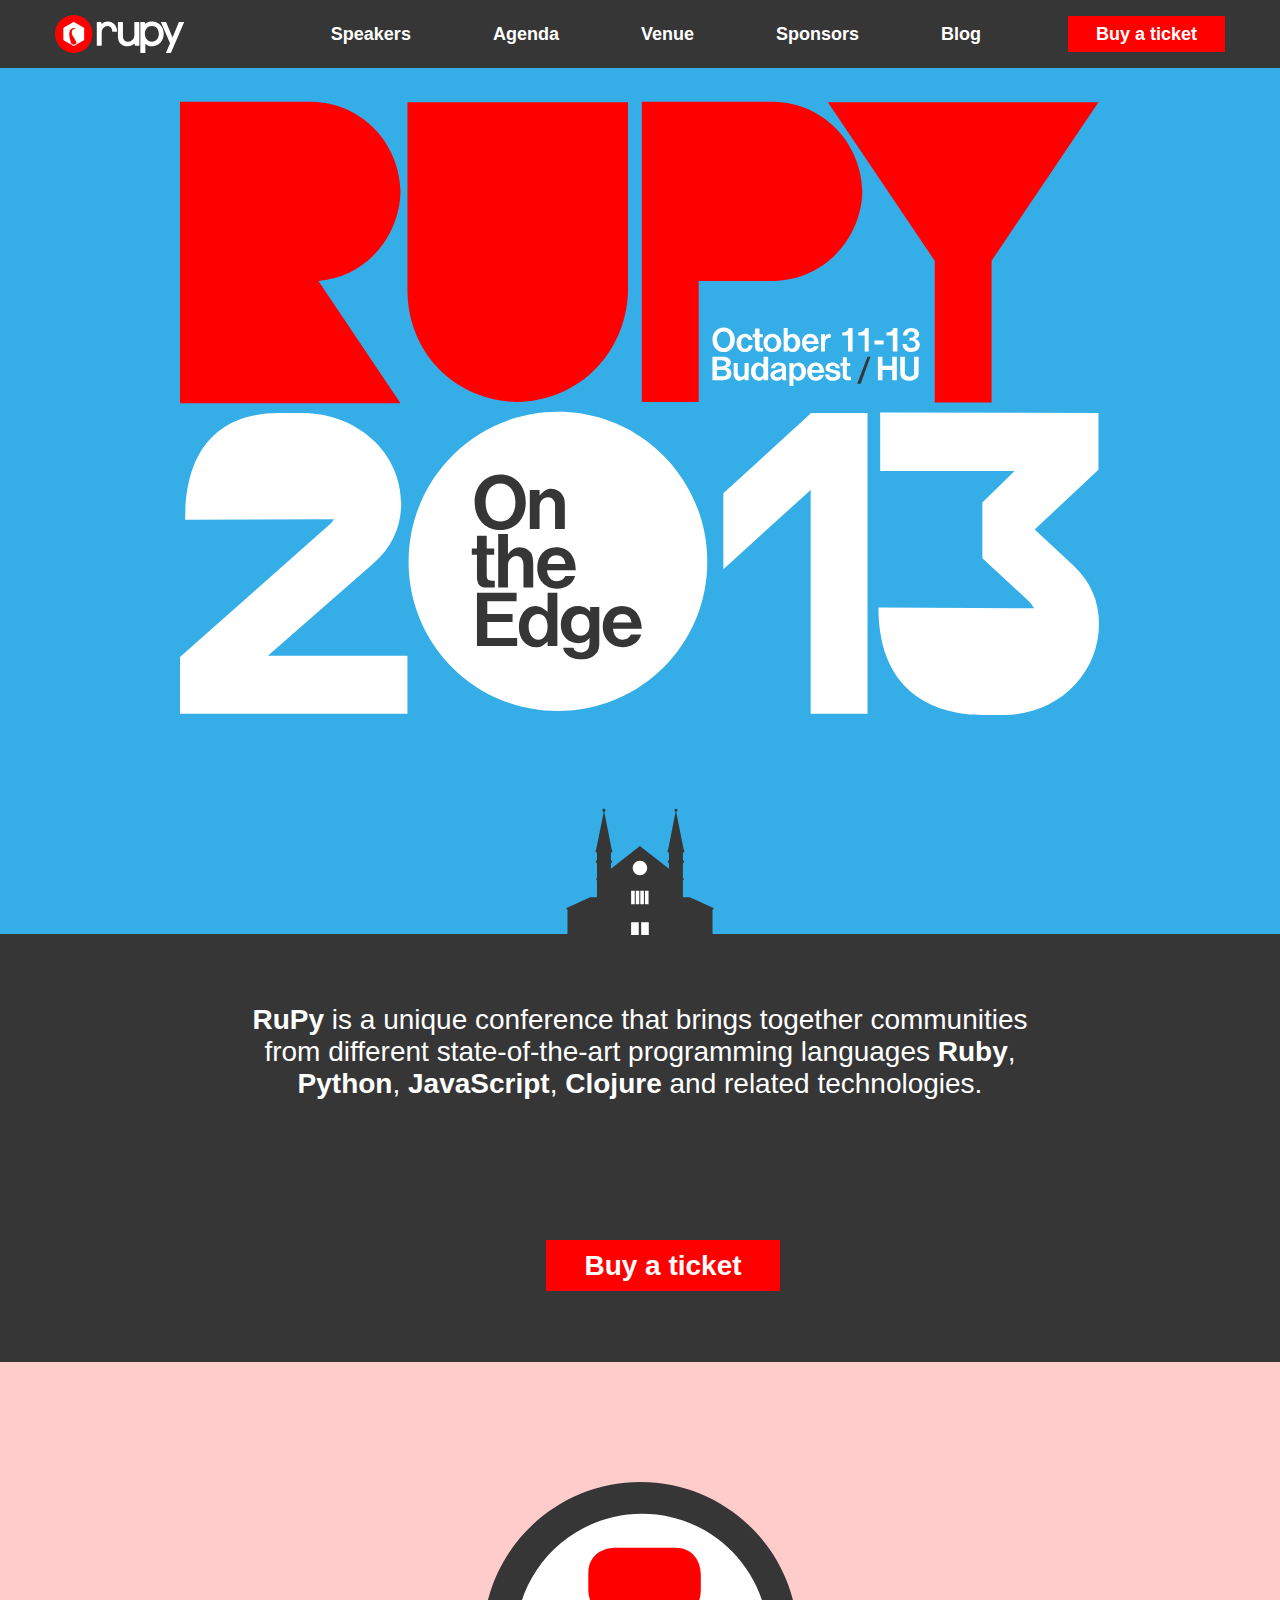
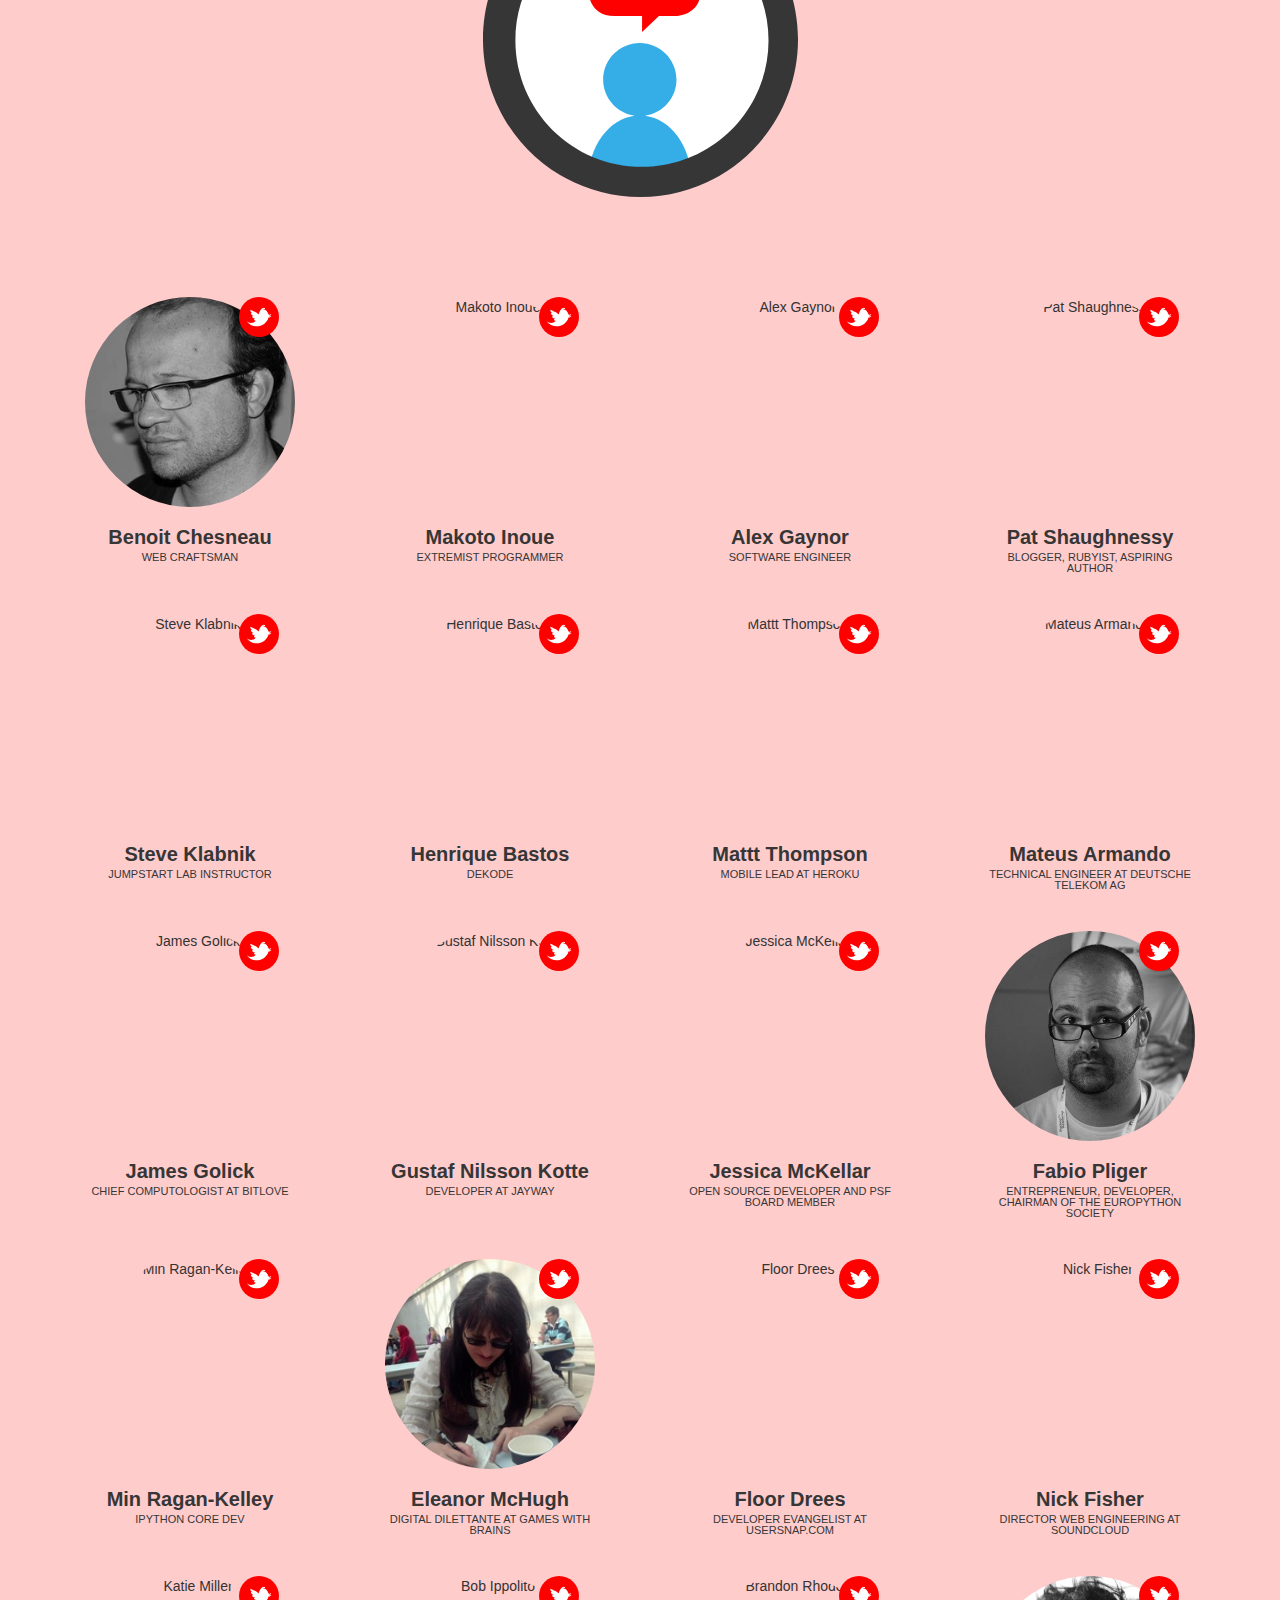
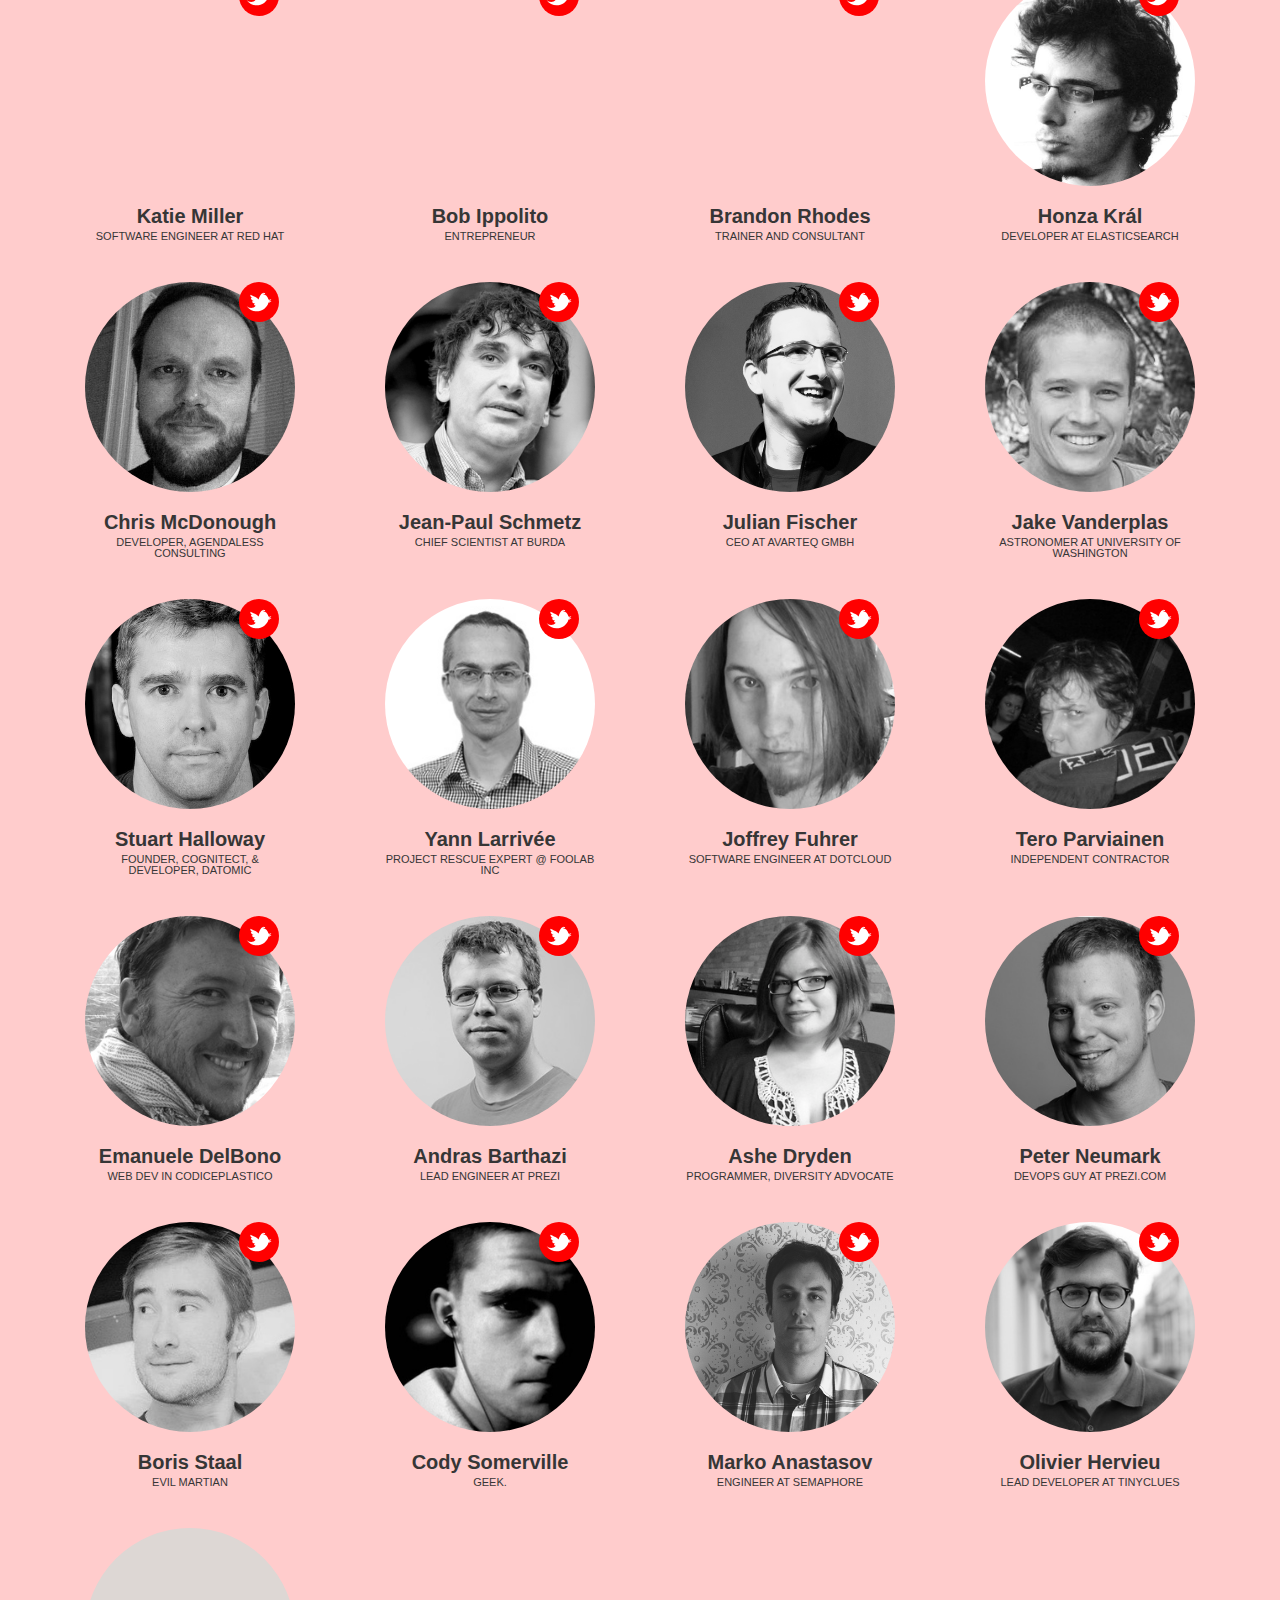
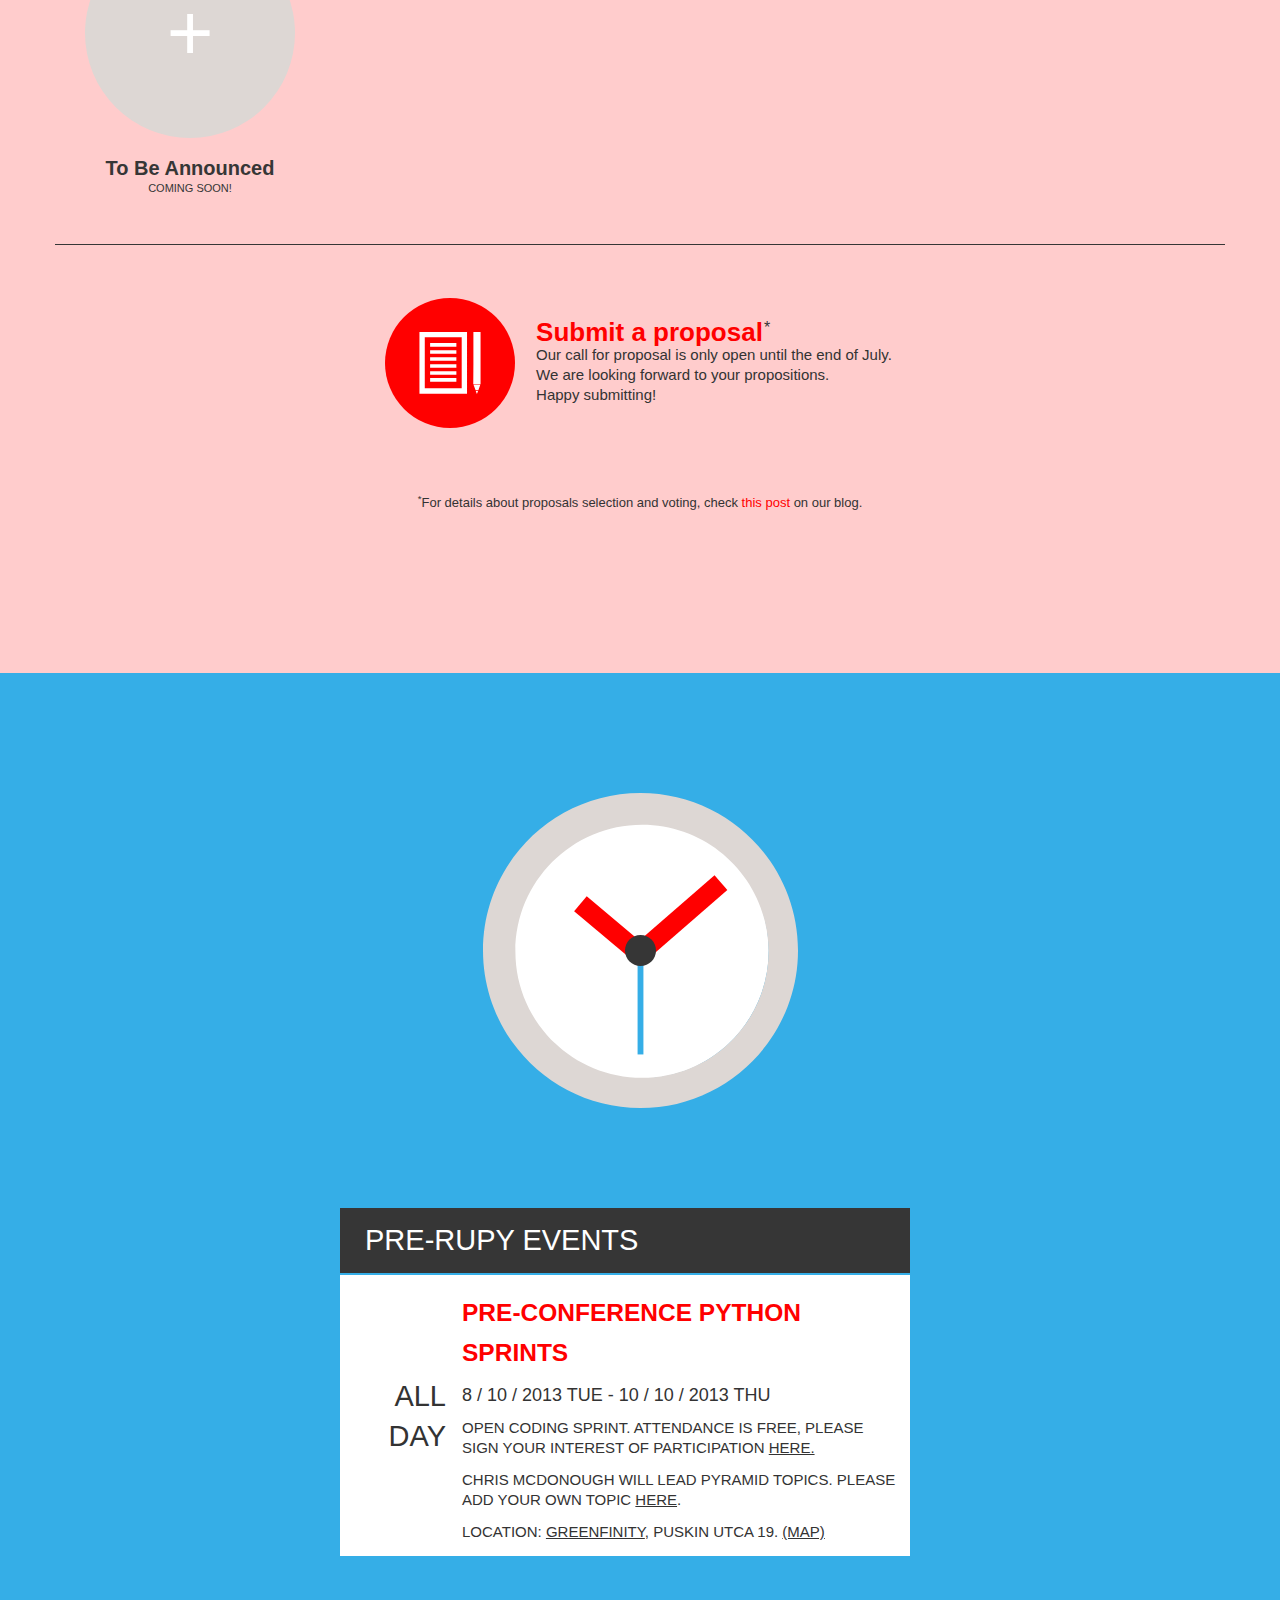
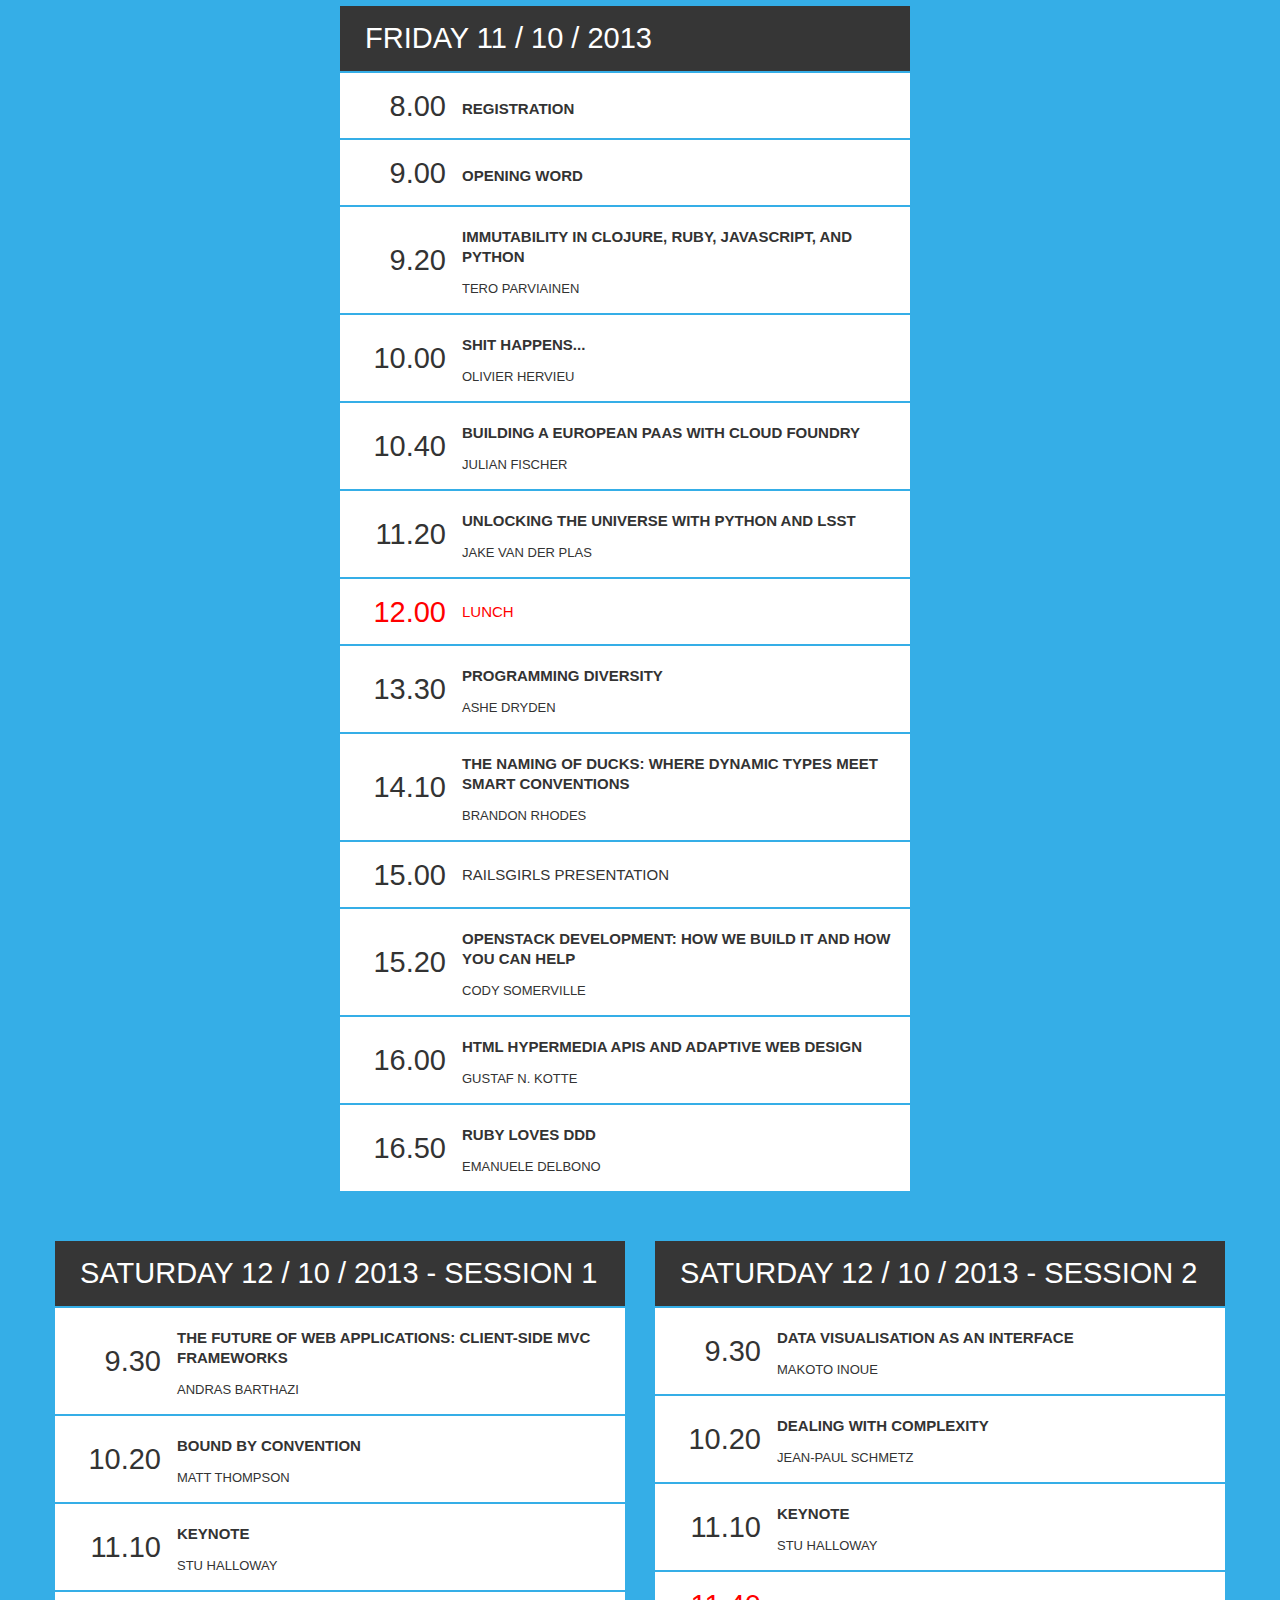
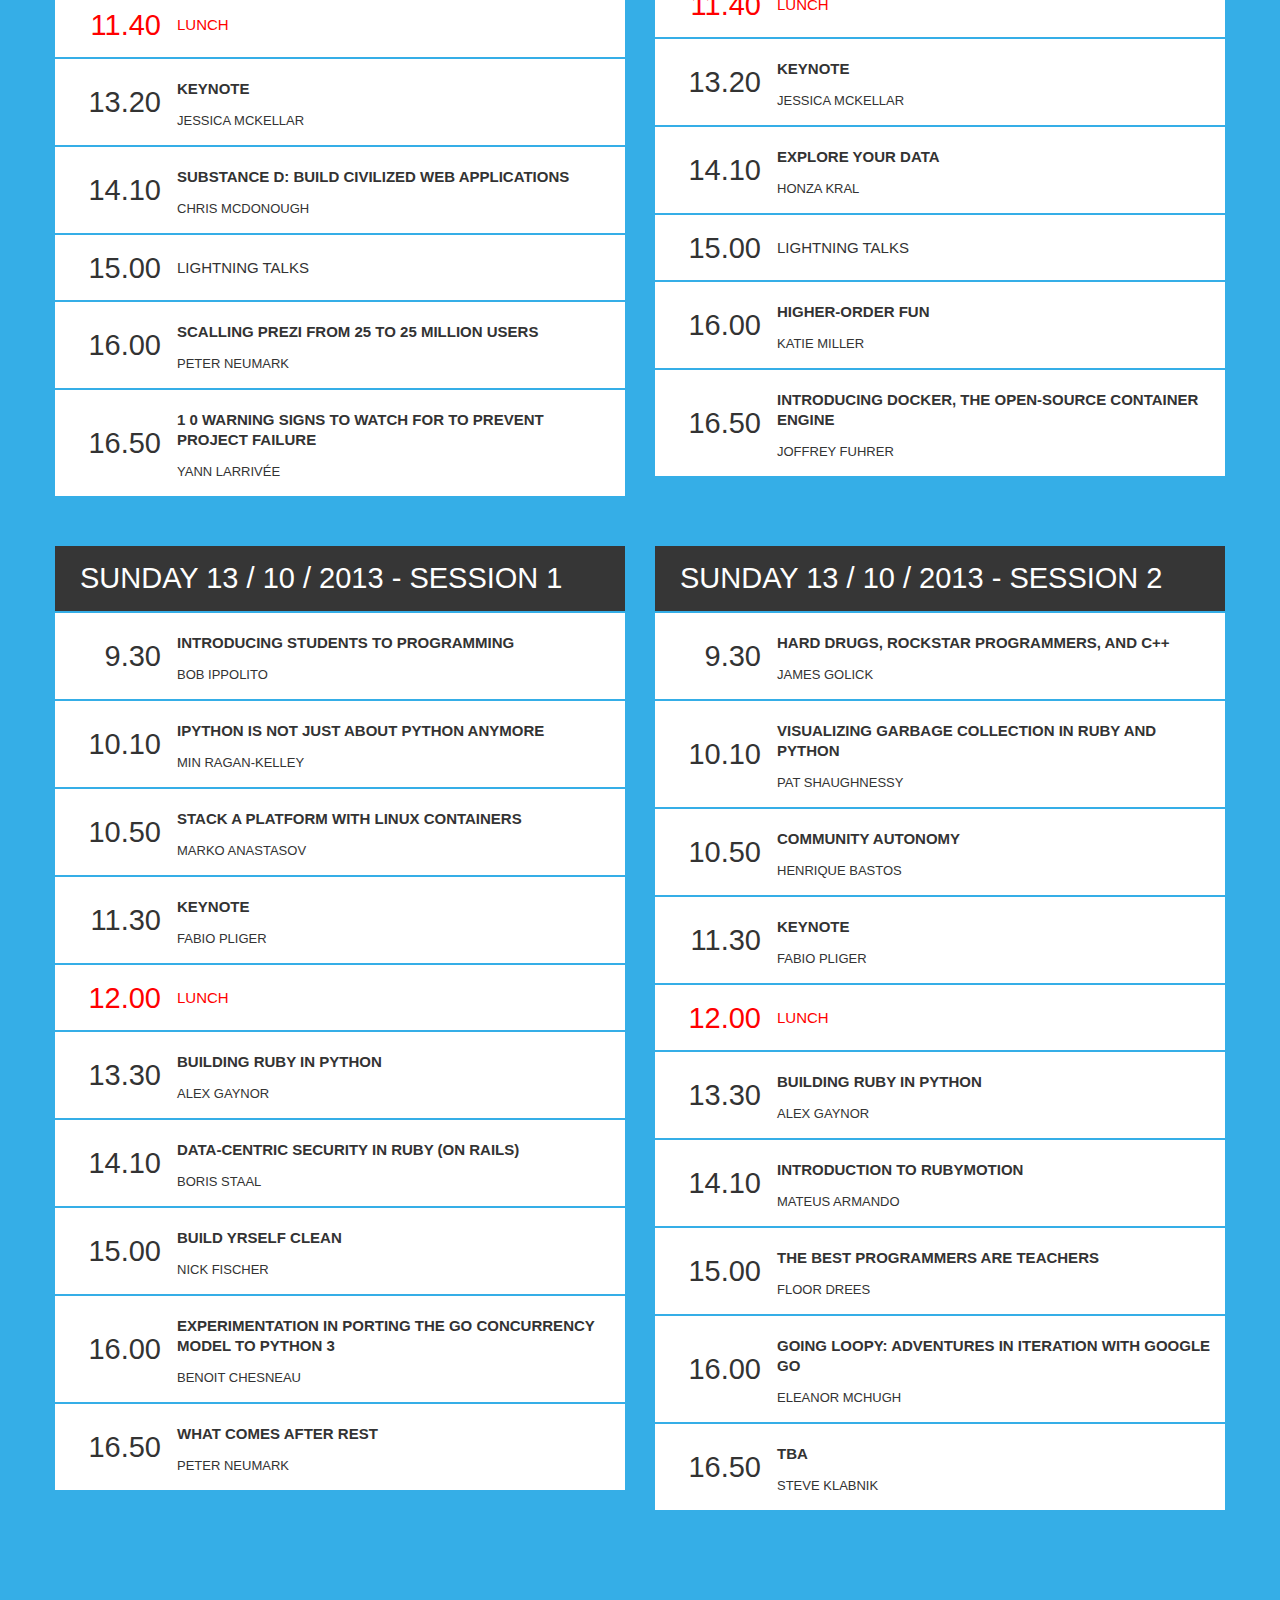
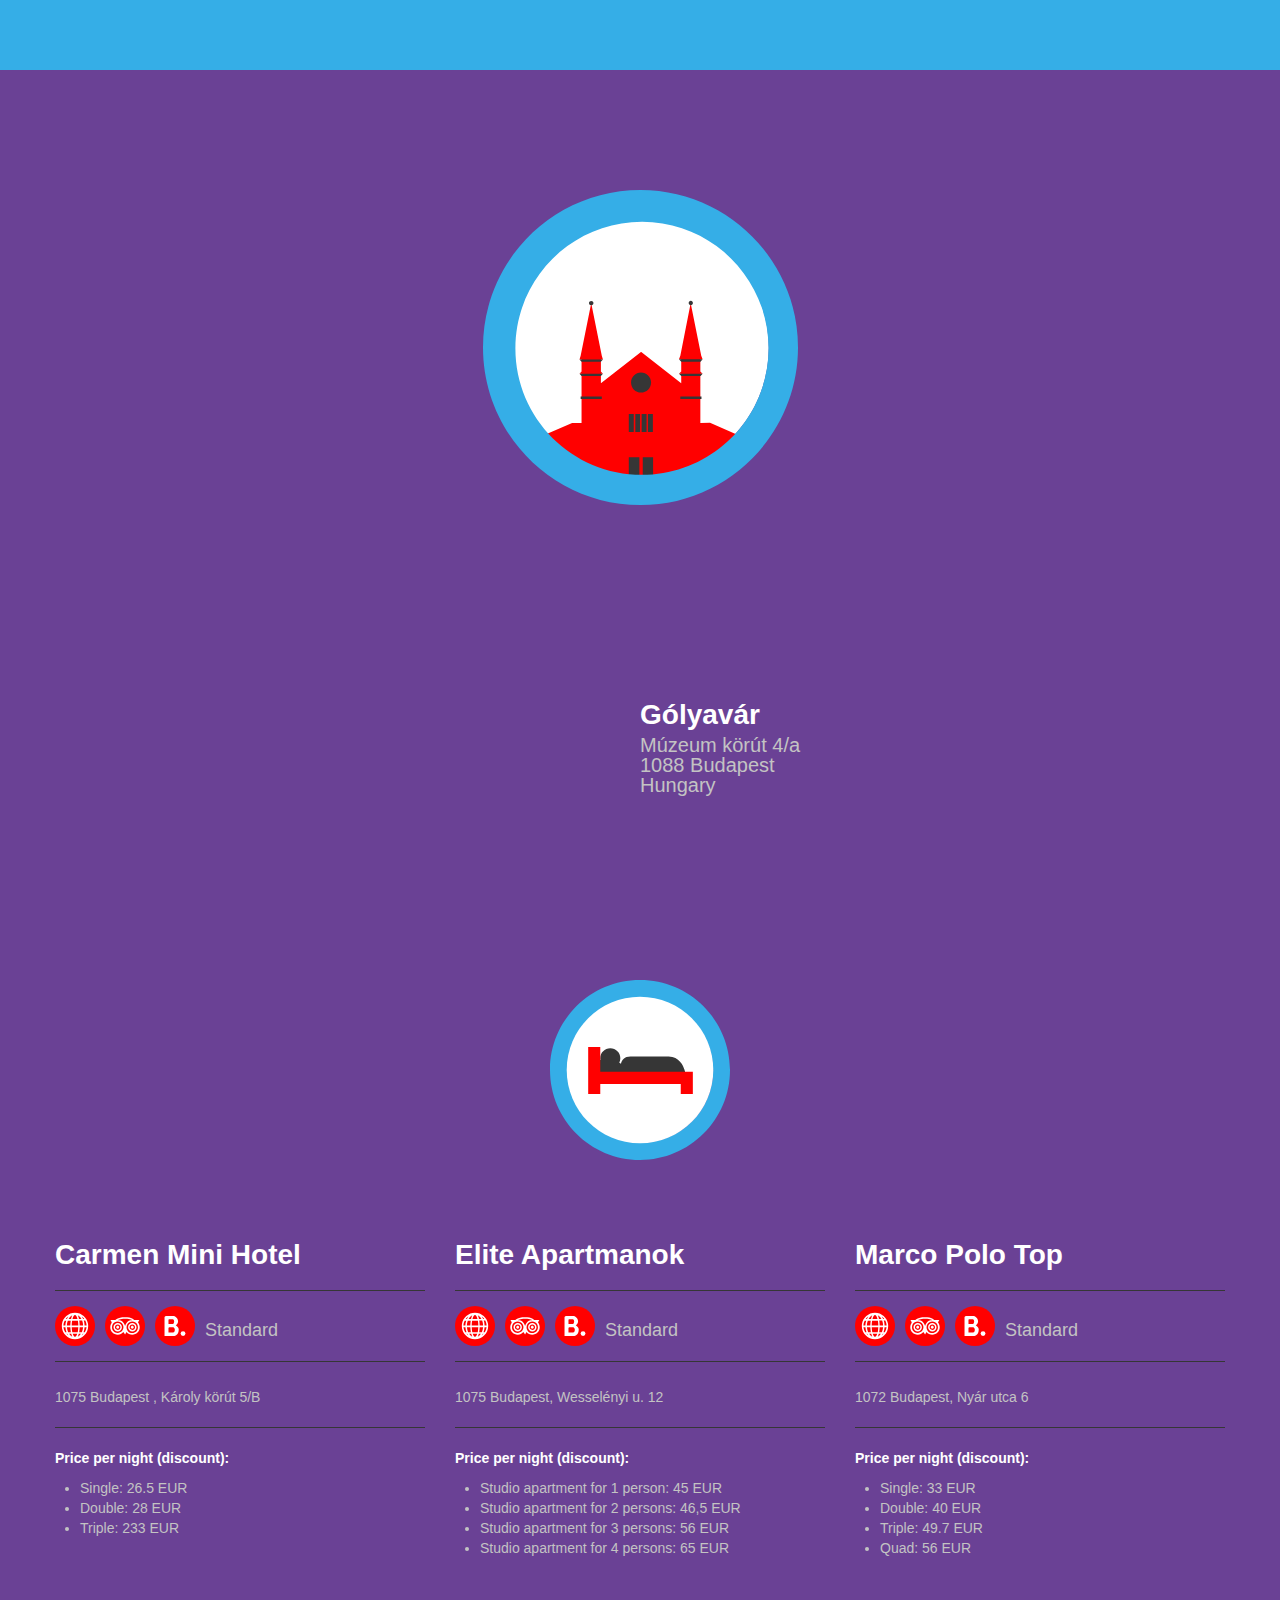
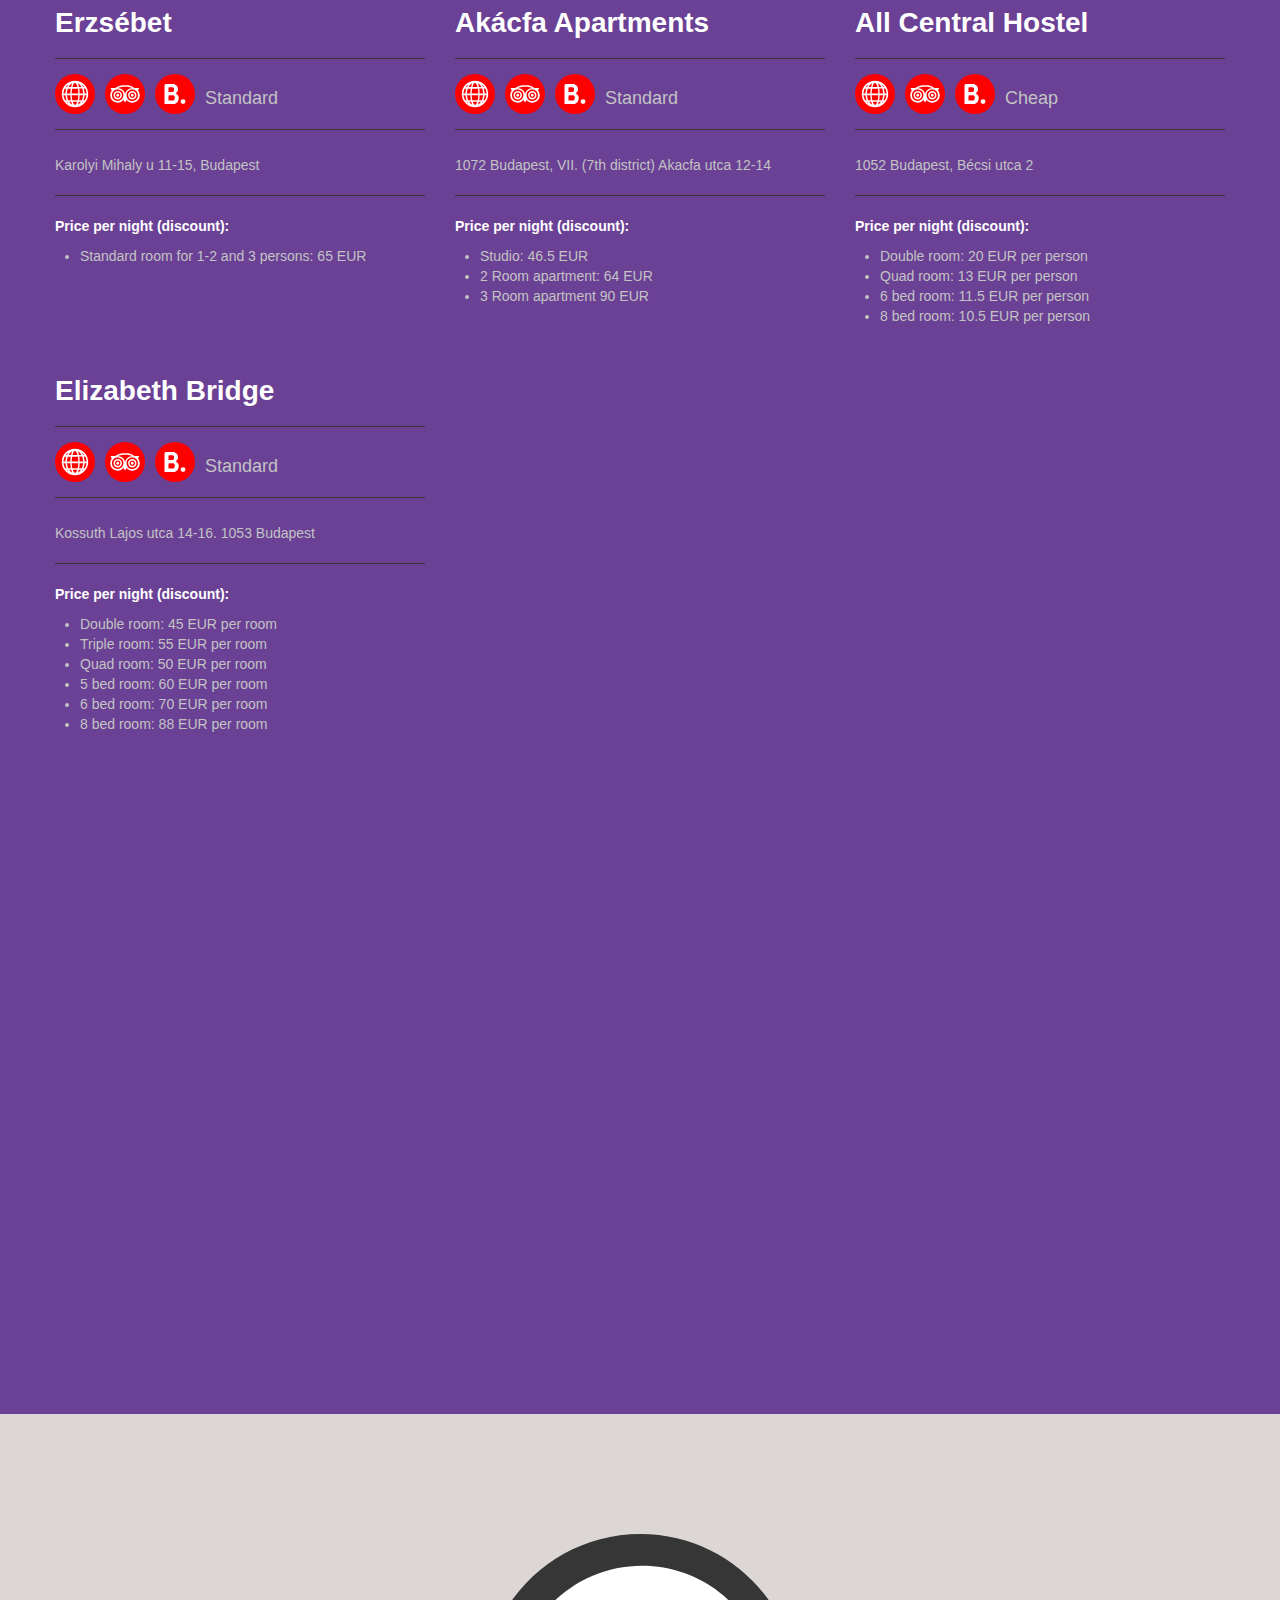
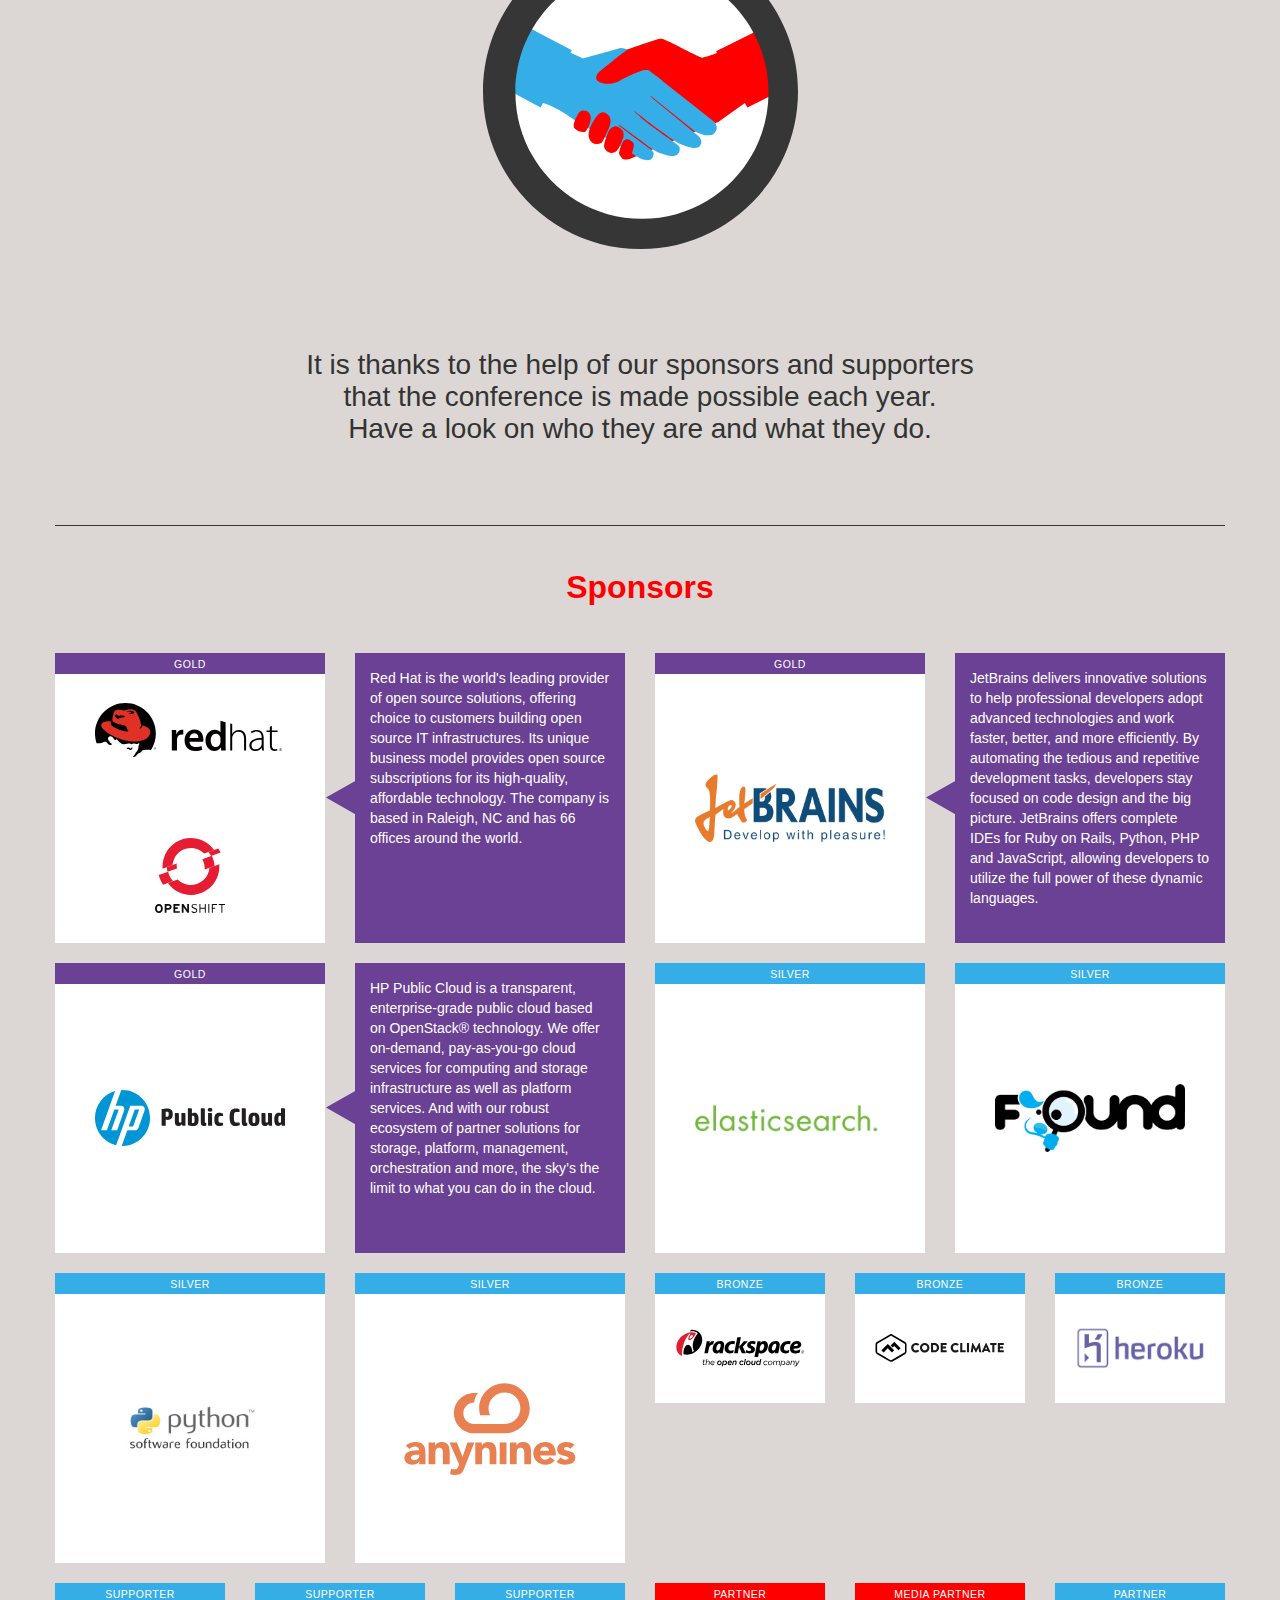
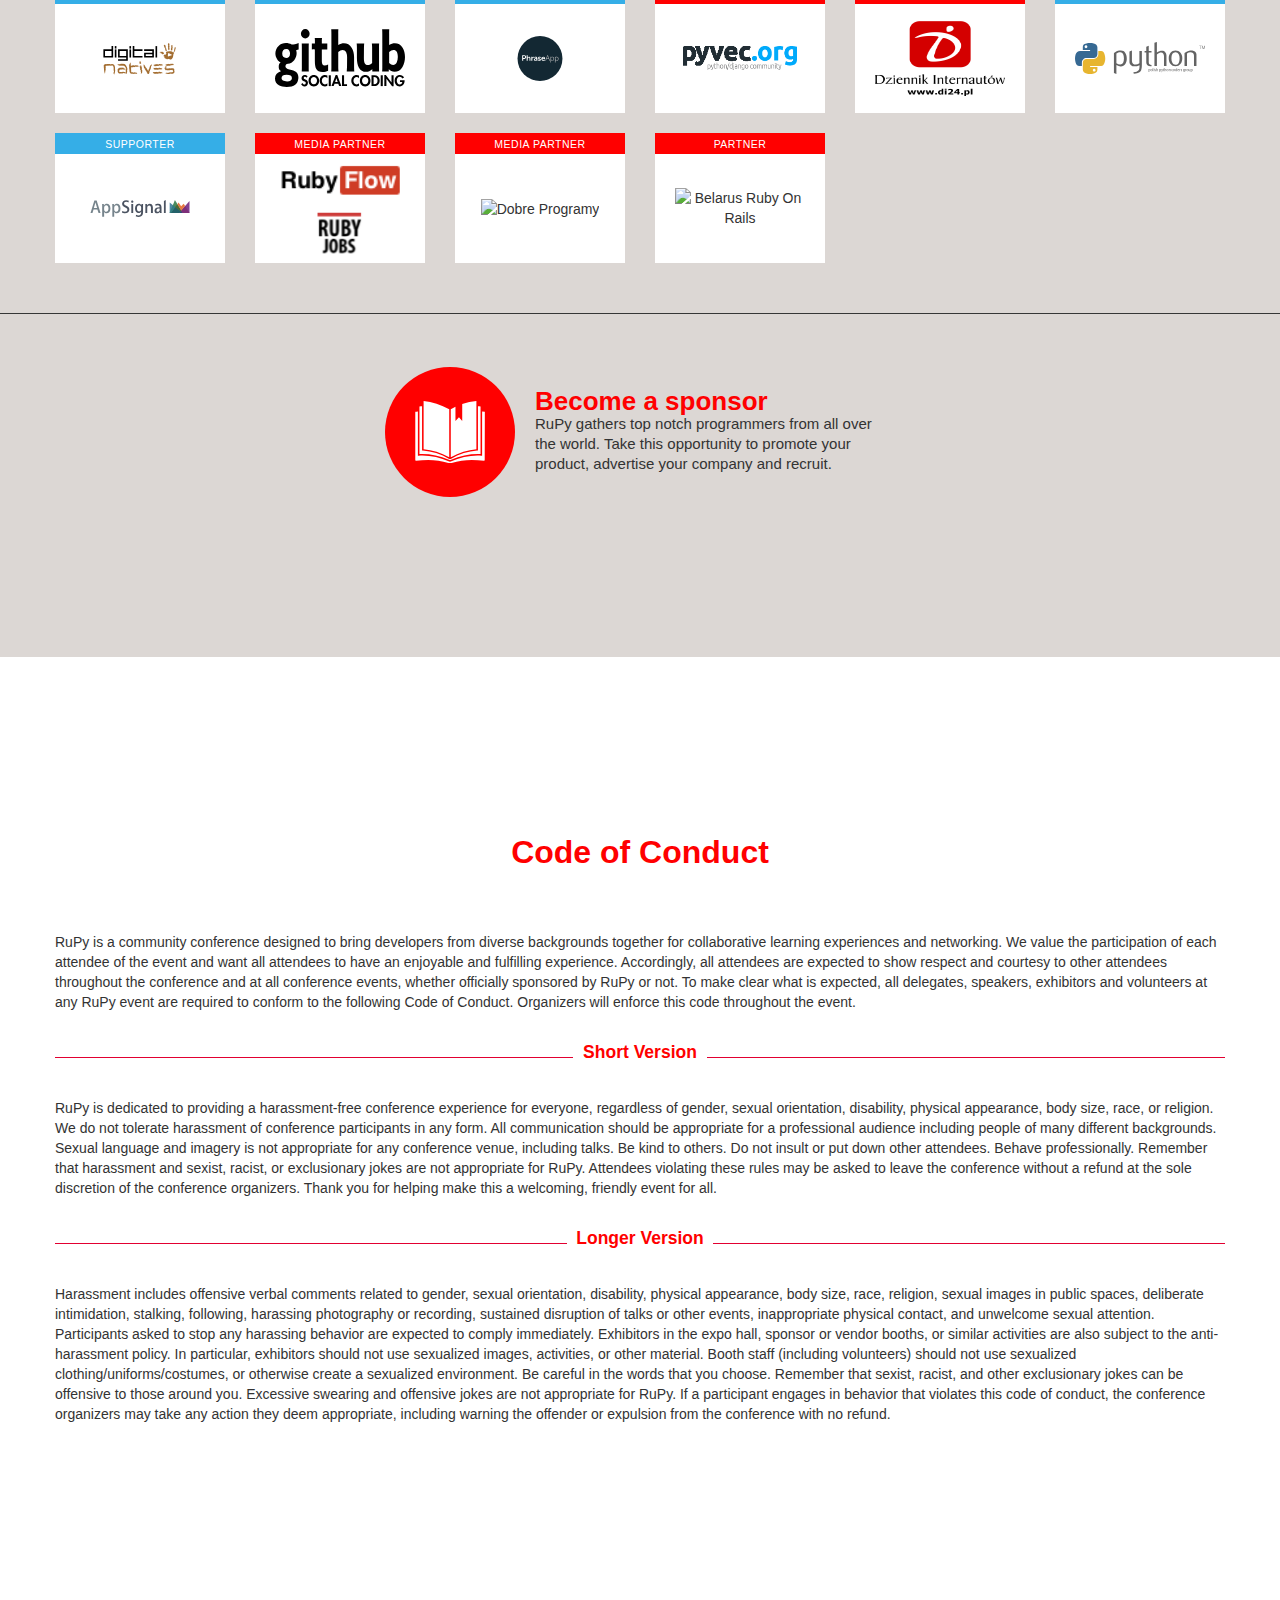
==== index.html @ cef88c25 "Merge 77957bee03af5cc2053c8e78428cb5ccf793db0b into 4c91453d84c8f68d4b3218a84e1fa86c0ec3f4e0" ====
<!DOCTYPE html>
<html lang="en">
  <head>
    <title>RuPy 2013 Conference: Python, Ruby, JavaScript, Clojure</title>

    <meta charset="utf-8">
    <!-- <meta name="viewport" content="width=device-width, initial-scale=1.0"> -->
    <meta name="description" content="RuPy 2013 | Strongly Dynamic Conference. On the Edge.">
    <meta name="author" content="RuPyConf">

    <link rel="stylesheet" href="stylesheets/bootstrap.min.css">
    <link rel="stylesheet" href="stylesheets/bootstrap-desktop-only.min.css">
    <link rel="stylesheet" href="stylesheets/main.css">

    <script src="https://use.typekit.net/ney1bjw.js"></script>
    <script>try{Typekit.load();}catch(e){}</script>

    <meta property="og:title" content="RuPy 2013 Conference: Python, Ruby, JavaScript, Clojure">
    <meta property="og:description" content="RuPy is unique conference that brings together communities from different state-of-the-art programming languages Ruby, Python, JavaScript, Clojure and related technologies.">
    <meta property="og:type" content="website">
    <meta property="og:url" content="http://13.rupy.eu">
    <meta property="og:image" content="http://13.rupy.eu/images/opengraph/opengraph-website.png">
    <meta property="og:image:type" content="image/png">
    <meta property="og:image:width" content="500">
    <meta property="og:image:height" content="500">

    <link rel="apple-touch-icon-precomposed" sizes="144x144" href="apple-touch-icon-144-precomposed.png">
    <link rel="apple-touch-icon-precomposed" sizes="114x114" href="apple-touch-icon-114-precomposed.png">
    <link rel="apple-touch-icon-precomposed" sizes="72x72" href="apple-touch-icon-72-precomposed.png">
    <link rel="apple-touch-icon-precomposed" href="apple-touch-icon-57-precomposed.png">
    <link rel="shortcut icon" href="favicon.ico">

    <meta name="application-name" content="RuPy 2013 Conference"/>
    <meta name="msapplication-TileImage" content="pinned-site-icon.png">
    <meta name="msapplication-TileColor" content="#FF0000">
  </head>

  <body data-spy="scroll" data-target=".navbar" data-offset="68">

    <header>
      <div class="navbar navbar-fixed-top">
        <div class="navbar-inner">
          <div class="container">
            <button type="button" class="btn btn-navbar" data-toggle="collapse" data-target=".nav-collapse">
              <span class="icon-bar"></span>
              <span class="icon-bar"></span>
              <span class="icon-bar"></span>
            </button>
            <a href="#welcome" class="brand">RuPy</a>
            <nav class="nav-collapse collapse">
              <ul class="nav pull-right">
                <li><a href="#speakers">Speakers</a></li>
                <li><a href="#agenda" class="smoothScroll">Agenda</a></li>
                <li><a href="#venue">Venue</a></li>
                <li><a href="#sponsors">Sponsors</a></li>
                <li><a href="http://blog.rupy.eu">Blog</a></li>
                <li class="highline"><a href="http://www.amiando.com/rupy13.html" class="button">Buy a ticket</a></li>
              </ul>
            </nav>
          </div>
        </div>
      </div>
    </header>

    <div id="agenda_modal" class="modal hide fade" tabindex="-1" role="dialog" aria-labelledby="myModalLabel" aria-hidden="true">
      <div class="modal-body">
        <p>Desc goes here. <br> <br> And here.</p>
      </div>
    </div>

    <section id="welcome" class="hero-unit">
      <div class="container">
        <h2>RuPy 2013 &mdash; On the Edge &mdash; October 11&ndash;13, Budapest, Hungary</h2>
      </div>

      <div class="description">
        <div class="container">
          <p class="section-text block-lines text-center">
            <span><strong>RuPy</strong> is a unique conference that brings together communities</span>
            <span>from different state-of-the-art programming languages <strong>Ruby</strong>,</span>
            <span><strong>Python</strong>, <strong>JavaScript</strong>, <strong>Clojure</strong> and related technologies.</span>
          </p>
          <p class="section-text block-lines highline text-center">
          <a href="http://www.amiando.com/rupy13.html" class="button"><strong>Buy a ticket</strong></a>
          </p>
        </div>
      </div>
    </section>

    <section id="speakers">
      <div class="container">
        <h2 class="icon-heading speakers">Speakers</h2>

        <div class="row">
          <div class="person span3">
            <div class="cell-padding">
              <div class="person-info">
                <a href="https://twitter.com/benoitc" class="icon twitter">@benoitc</a>
                <a href="#benoit-chesneau" data-toggle="modal">
                  <span><img src="images/speakers/benoit-chesneau.jpg" alt="Benoit Chesneau" class="img-circle"></span>
                </a>
              </div>
              <h3>
                <a href="#benoit-chesneau" data-toggle="modal">Benoit Chesneau</a>
              </h3>
              <div class="tagline">web craftsman</div>
            </div>
          </div>

          <div class="person span3">
            <div class="cell-padding">
              <div class="person-info">
                 <a href="https://twitter.com/makoto_inoue" class="icon twitter">@makoto_inoue</a>
                 <a href="#makoto-inoue" data-toggle="modal">
                   <span><img src="images/speakers/makoto-inoue.jpg" alt="Makoto Inoue" class="img-circle"></span>
                 </a>
              </div>
              <h3>
                <a href="#makoto-inoue" data-toggle="modal">Makoto Inoue</a>
              </h3>
              <div class="tagline">Extremist Programmer</div>
            </div>
          </div>

          <div class="person span3">
            <div class="cell-padding">
              <div class="person-info">
                <a href="https://twitter.com/alex_gaynor" class="icon twitter">@alex_gaynor</a>
                <a href="#alex-gaynor" data-toggle="modal">
                  <span><img src="images/speakers/alex-gaynor.jpg" alt="Alex Gaynor" class="img-circle"></span>
                </a>
              </div>
              <h3>
                <a href="#alex-gaynor" data-toggle="modal">Alex Gaynor</a>
              </h3>
              <div class="tagline">Software Engineer</div>
            </div>
          </div>

          <div class="person span3">
            <div class="cell-padding">
              <div class="person-info">
                <a href="https://twitter.com/pat_shaughnessy" class="icon twitter">@pat_shaughnessy</a>
                <a href="#pat-shaughnessy" data-toggle="modal">
                  <span><img src="images/speakers/pat-shaughnessy.jpg" alt="Pat Shaughnessy" class="img-circle"></span>
                </a>
              </div>
              <h3>
                <a href="#pat-shaughnessy" data-toggle="modal">Pat Shaughnessy</a>
              </h3>
              <div class="tagline">Blogger, Rubyist, Aspiring Author</div>
            </div>
          </div>

        </div>
        <div class="row">
          <div class="person span3">
            <div class="cell-padding">

              <div class="person-info">
                <a href="https://twitter.com/steveklabnik" class="icon twitter">@steveklabnik</a>
                <a href="#steve-klabnik" data-toggle="modal">
                  <span><img src="images/speakers/steve-klabnik.jpg" alt="Steve Klabnik" class="img-circle"></span>
                </a>
              </div>
              <h3>
                <a href="#steve-klabnik" data-toggle="modal">Steve Klabnik</a>
              </h3>
              <div class="tagline">Jumpstart Lab Instructor</div>
            </div>
          </div>

          <div class="person span3">
            <div class="cell-padding">
              <div class="person-info">
                <a href="https://twitter.com/henriquebastos" class="icon twitter">@henriquebastos</a>
                <a href="#henrique-bastos" data-toggle="modal">
                  <span><img src="images/speakers/henrique-bastos.jpg" alt="Henrique Bastos" class="img-circle"></span>
                </a>
              </div>
              <h3>
                <a href="#henrique-bastos" data-toggle="modal">Henrique Bastos</a>
              </h3>
              <div class="tagline">Dekode</div>
            </div>
          </div>

          <div class="person span3">
            <div class="cell-padding">
              <div class="person-info">
                <a href="https://twitter.com/mattt" class="icon twitter">@mattt</a>
                <a href="#mattt-thompson" data-toggle="modal">
                  <span><img src="images/speakers/mattt-thompson.jpg" class="img-circle" alt="Mattt Thompson"></span>
                </a>
              </div>
              <h3>
                <a href="#mattt-thompson" data-toggle="modal">Mattt Thompson</a>
              </h3>
              <div class="tagline">Mobile Lead at Heroku</div>
            </div>
          </div>

          <div class="person span3">
            <div class="cell-padding">
              <div class="person-info">
                <a href="https://twitter.com/seanlilmateus" class="icon twitter">@seanlilmateus</a>
                <a href="#mateus-armando" data-toggle="modal">
                  <span><img src="images/speakers/mateus-armando.jpg" alt="Mateus Armando" class="img-circle"></span>
                </a>
              </div>
              <h3>
                <a href="#mateus-armando" data-toggle="modal">Mateus Armando</a>
              </h3>
              <div class="tagline">Technical Engineer at Deutsche Telekom AG</div>
            </div>
          </div>

        </div>

        <div class="row">

          <div class="person span3">
            <div class="cell-padding">
              <div class="person-info">
                <a href="https://twitter.com/jamesgolick" class="icon twitter">@jamesgolick</a>
                <a href="#james-golick" data-toggle="modal">
                  <span><img src="images/speakers/james-golick.jpg" alt="James Golick" class="img-circle"></span>
                </a>
              </div>
              <h3>
                <a href="#james-golick" data-toggle="modal">James Golick</a>
              </h3>
              <div class="tagline">Chief Computologist at BitLove</div>
            </div>
          </div>

          <div class="person span3">
            <div class="cell-padding">
              <div class="person-info">
                <a href="https://twitter.com/gustaf_nk" class="icon twitter">@gustaf_nk</a>
                <a href="#gustaf-nilsson-kotte" data-toggle="modal">
                  <span><img src="images/speakers/gustaf-nilsson-kotte.jpg" alt="Gustaf Nilsson Kotte" class="img-circle"></span>
                </a>
              </div>
              <h3>
                <a href="#gustaf-nilsson-kotte" data-toggle="modal">Gustaf Nilsson Kotte</a>
              </h3>
              <div class="tagline">Developer at Jayway</div>
            </div>
          </div>

          <div class="person span3">
            <div class="cell-padding">
              <div class="person-info">
                <a href="https://twitter.com/jessicamckellar" class="icon twitter">@jessicamckellar</a>
                <a href="#jessica-mckellar" data-toggle="modal">
                  <span><img src="images/speakers/jessica-mckellar.jpg" alt="Jessica McKellar" class="img-circle"></span>
                </a>
              </div>
              <h3>
                <a href="#jessica-mckellar" data-toggle="modal">Jessica McKellar</a>
              </h3>
              <div class="tagline">Open source developer and PSF Board member</div>
            </div>
          </div>

          <div class="person span3">
            <div class="cell-padding">
              <div class="person-info">
                <a href="https://twitter.com/b_smoke" class="icon twitter">@b_smoke</a>
                <a href="#fabio-pliger" data-toggle="modal">
                  <span><img src="images/speakers/fabio-pliger.jpg" alt="Fabio Pliger" class="img-circle"></span>
                </a>
              </div>
              <h3>
                <a href="#fabio-pliger" data-toggle="modal">Fabio Pliger</a>
              </h3>
              <div class="tagline">Entrepreneur, Developer, Chairman of the EuroPython Society</div>
            </div>
          </div>
        </div>

        <div class="row">

          <div class="person span3">
            <div class="cell-padding">
              <div class="person-info">
                <a href="https://twitter.com/minrk" class="icon twitter">@minrk</a>
                <a href="#min-ragan-kelley" data-toggle="modal">
                  <span><img src="images/speakers/min-ragan-kelley.jpg" alt="Min Ragan-Kelley" class="img-circle"></span>
                </a>
              </div>
              <h3>
                <a href="#min-ragan-kelley" data-toggle="modal">Min Ragan-Kelley</a>
              </h3>
              <div class="tagline">IPython Core Dev</div>
            </div>
          </div>

          <div class="person span3">
            <div class="cell-padding">
              <div class="person-info">
                <a href="https://twitter.com/feyeleanor" class="icon twitter">@feyeleanork</a>
                <a href="#eleanor-mchugh" data-toggle="modal">
                  <span><img src="images/speakers/eleanor-mchugh.jpg" alt="Eleanor McHugh" class="img-circle"></span>
                </a>
              </div>
              <h3>
                <a href="#eleanor-mchugh" data-toggle="modal">Eleanor McHugh</a>
              </h3>
              <div class="tagline">Digital Dilettante at Games With Brains</div>
            </div>
          </div>

          <div class="person span3">
            <div class="cell-padding">
              <div class="person-info">
                <a href="https://twitter.com/floordrees" class="icon twitter">@floordrees</a>
                <a href="#floor-drees" data-toggle="modal">
                  <span><img src="images/speakers/floor-drees.jpg" alt="Floor Drees" class="img-circle"></span>
                </a>
              </div>
              <h3>
                <a href="#floor-drees" data-toggle="modal">Floor Drees</a>
              </h3>
              <div class="tagline">Developer evangelist at usersnap.com</div>
            </div>
          </div>

          <div class="person span3">
            <div class="cell-padding">
              <div class="person-info">
                <a href="https://twitter.com/spadgos" class="icon twitter">@spadgos</a>
                <a href="#nick-fisher" data-toggle="modal">
                  <span><img src="images/speakers/nick-fisher.jpg" alt="Nick Fisher" class="img-circle"></span>
                </a>
              </div>
              <h3>
                <a href="#floor-drees" data-toggle="modal">Nick Fisher</a>
              </h3>
              <div class="tagline">Director Web Engineering at SoundCloud</div>
            </div>
          </div>

        </div>

        <div class="row">

          <div class="person span3">
            <div class="cell-padding">
              <div class="person-info">
                <a href="https://twitter.com/codemiller" class="icon twitter">@codemiller</a>
                <a href="#katie-miller" data-toggle="modal">
                  <span><img src="images/speakers/katie-miller.jpg" alt="Katie Miller" class="img-circle"></span>
                </a>
              </div>
              <h3>
                <a href="#katie-miller" data-toggle="modal">Katie Miller</a>
              </h3>
              <div class="tagline">Software Engineer at Red Hat</div>
            </div>
          </div>

          <div class="person span3">
            <div class="cell-padding">
              <div class="person-info">
                <a href="https://twitter.com/etrepum" class="icon twitter">@etrepum</a>
                <a href="#bob-ippolito" data-toggle="modal">
                  <span><img src="images/speakers/bob-ippolito.jpg" alt="Bob Ippolito" class="img-circle"></span>
                </a>
              </div>
              <h3>
                <a href="#bob-ippolito" data-toggle="modal">Bob Ippolito</a>
              </h3>
              <div class="tagline">Entrepreneur</div>
            </div>
          </div>

          <div class="person span3">
            <div class="cell-padding">
              <div class="person-info">
                <a href="https://twitter.com/brandon_rhodes" class="icon twitter">@brandon_rhodes</a>
                <a href="#brandon-rhodes" data-toggle="modal">
                  <span><img src="images/speakers/brandon-rhodes.jpg" alt="Brandon Rhodes" class="img-circle"></span>
                </a>
              </div>
              <h3>
                <a href="#brandon-rhodes" data-toggle="modal">Brandon Rhodes</a>
              </h3>
              <div class="tagline">Trainer and Consultant</div>
            </div>
          </div>

          <div class="person span3">
            <div class="cell-padding">
              <div class="person-info">
                <a href="https://twitter.com/honzakral" class="icon twitter">@honzakral</a>
                <a href="#honza-kral" data-toggle="modal">
                  <span><img src="images/speakers/honza-kral.jpg" alt="Honza Král" class="img-circle"></span>
                </a>
              </div>
              <h3>
                <a href="#honza-kral" data-toggle="modal">Honza Král</a>
              </h3>
              <div class="tagline">Developer at Elasticsearch</div>
            </div>
          </div>
        </div>

        <div class="row">
          <div class="person span3">
            <div class="cell-padding">
              <div class="person-info">
                <a href="https://twitter.com/chrismcdonough" class="icon twitter">@chrismcdonough</a>
                <a href="#chris-mcdonough" data-toggle="modal">
                  <span><img src="images/speakers/chris-mcdonough.jpg" alt="Chris McDonough" class="img-circle"></span>
                </a>
              </div>
              <h3>
                <a href="#chris-mcdonough" data-toggle="modal">Chris McDonough</a>
              </h3>
              <div class="tagline">Developer, Agendaless Consulting</div>
            </div>
          </div>

          <div class="person span3">
            <div class="cell-padding">
              <div class="person-info">
                <a href="https://twitter.com/jpschmetz" class="icon twitter">@jpschmetz</a>
                <a href="#jp-schmetz" data-toggle="modal">
                  <span><img src="images/speakers/jp-schmetz.jpg" alt="Jean-Paul Schmetz" class="img-circle"></span>
                </a>
              </div>
              <h3>
                <a href="#jp-schmetz" data-toggle="modal">Jean-Paul Schmetz</a>
              </h3>
              <div class="tagline">Chief Scientist at Burda</div>
            </div>
          </div>

          <div class="person span3">
            <div class="cell-padding">
              <div class="person-info">
                <a href="https://twitter.com/anynines" class="icon twitter">@anynines</a>
                <a href="#julian-fischer" data-toggle="modal">
                  <span><img src="images/speakers/julian-fischer.jpg" alt="Julian Fischer" class="img-circle"></span>
                </a>
              </div>
              <h3>
                <a href="#julian-fischer" data-toggle="modal">Julian Fischer</a>
              </h3>
              <div class="tagline">CEO at Avarteq GmbH</div>
            </div>
          </div>

          <div class="person span3">
            <div class="cell-padding">
              <div class="person-info">
                <a href="https://twitter.com/jakevdp" class="icon twitter">@jakevdp</a>
                <a href="#jake-vanderplas" data-toggle="modal">
                  <span><img src="images/speakers/jake-vanderplas.jpg" alt="Jake Vanderplas" class="img-circle"></span>
                </a>
              </div>
              <h3>
                <a href="#jake-vanderplas" data-toggle="modal">Jake Vanderplas</a>
              </h3>
              <div class="tagline">Astronomer at University of Washington</div>
            </div>
          </div>
        </div>

        <div class="row">
          <div class="person span3">
            <div class="cell-padding">
              <div class="person-info">
                <a href="https://twitter.com/stuarthalloway" class="icon twitter">@stuarthalloway</a>
                <a href="#stuart-halloway" data-toggle="modal">
                  <span><img src="images/speakers/stuart-halloway.jpg" alt="Stuart Halloway" class="img-circle"></span>
                </a>
              </div>
              <h3>
                <a href="#stuart-halloway" data-toggle="modal">Stuart Halloway</a>
              </h3>
              <div class="tagline">Founder, Cognitect, &amp; Developer, Datomic</div>
            </div>
          </div>

          <div class="person span3">
            <div class="cell-padding">
              <div class="person-info">
                <a href="https://twitter.com/ylarrivee" class="icon twitter">@ylarrivee</a>
                <a href="#yann-larrivee" data-toggle="modal">
                  <span><img src="images/speakers/yann-larrivee.jpg" alt="Yann Larriv&eacute;e" class="img-circle"></span>
                </a>
              </div>
              <h3>
                <a href="#yann-larrivee" data-toggle="modal">Yann Larriv&eacute;e</a>
              </h3>
              <div class="tagline">Project rescue expert @ FooLab Inc</div>
            </div>
          </div>

          <div class="person span3">
            <div class="cell-padding">
              <div class="person-info">
                <a href="https://twitter.com/j0ffrey" class="icon twitter">@j0ffrey</a>
                <a href="#joffrey-fuhrer" data-toggle="modal">
                  <span><img src="images/speakers/joffrey-fuhrer.jpg" alt="Joffrey Fuhrer" class="img-circle"></span>
                </a>
              </div>
              <h3>
                <a href="#joffrey-fuhrer" data-toggle="modal">Joffrey Fuhrer</a>
              </h3>
              <div class="tagline">Software Engineer at dotCloud</div>
            </div>
          </div>

          <div class="person span3">
            <div class="cell-padding">
              <div class="person-info">
                <a href="https://twitter.com/teropa" class="icon twitter">@teropa</a>
                <a href="#tero-parviainen" data-toggle="modal">
                  <span><img src="images/speakers/tero-parviainen.jpg" alt="Tero Parviainen" class="img-circle"></span>
                </a>
              </div>
              <h3>
                <a href="#tero-parviainen" data-toggle="modal">Tero Parviainen</a>
              </h3>
              <div class="tagline">Independent Contractor</div>
            </div>
          </div>
        </div>

        <div class="row">
          <div class="person span3">
            <div class="cell-padding">
              <div class="person-info">
                <a href="https://twitter.com/emadb" class="icon twitter">@emadb</a>
                <a href="#emanuele-delbono" data-toggle="modal">
                  <span><img src="images/speakers/emanuele-delbono.jpg" alt="Emanuele DelBono" class="img-circle"></span>
                </a>
              </div>
              <h3>
                <a href="#emanuele-delbono" data-toggle="modal">Emanuele DelBono</a>
              </h3>
              <div class="tagline">Web Dev in Codiceplastico</div>
            </div>
          </div>

          <div class="person span3">
            <div class="cell-padding">
              <div class="person-info">
                <a href="https://twitter.com/ba78" class="icon twitter">@ba78</a>
                <a href="#andras-barthazi" data-toggle="modal">
                  <span><img src="images/speakers/andras-barthazi.jpg" alt="Andras Barthazi" class="img-circle"></span>
                </a>
              </div>
              <h3>
                <a href="#andras-barthazio" data-toggle="modal">Andras Barthazi</a>
              </h3>
              <div class="tagline">Lead engineer at Prezi</div>
            </div>
          </div>

          <div class="person span3">
            <div class="cell-padding">
              <div class="person-info">
                <a href="https://twitter.com/ashedryden" class="icon twitter">@ashedryden</a>
                <a href="#ashe-dryden" data-toggle="modal">
                  <span><img src="images/speakers/ashe-dryden.jpg" alt="Ashe Dryden" class="img-circle"></span>
                </a>
              </div>
              <h3>
                <a href="#ashe-dryden" data-toggle="modal">Ashe Dryden</a>
              </h3>
              <div class="tagline">Programmer, Diversity Advocate</div>
            </div>
          </div>

          <div class="person span3">
            <div class="cell-padding">
              <div class="person-info">
                <a href="https://twitter.com/pneumark" class="icon twitter">@pneumark</a>
                <a href="#peter-neumark" data-toggle="modal">
                  <span><img src="images/speakers/peter-neumark.jpg" alt="Peter Neumark" class="img-circle"></span>
                </a>
              </div>
              <h3>
                <a href="#peter-neumark" data-toggle="modal">Peter Neumark</a>
              </h3>
              <div class="tagline">DevOps guy at Prezi.com</div>
            </div>
          </div>
        </div>

        <div class="row">
          <div class="person span3">
            <div class="cell-padding">
              <div class="person-info">
                <a href="https://twitter.com/_inossidabile" class="icon twitter">@_inossidabile</a>
                <a href="#boris-staal" data-toggle="modal">
                  <span><img src="images/speakers/boris-staal.jpg" alt="Boris Staal" class="img-circle"></span>
                </a>
              </div>
              <h3>
                <a href="#boris-staal" data-toggle="modal">Boris Staal</a>
              </h3>
              <div class="tagline">Evil Martian</div>
            </div>
          </div>

          <div class="person span3">
            <div class="cell-padding">
              <div class="person-info">
                <a href="https://twitter.com/somerville32" class="icon twitter">@somerville32</a>
                <a href="#cody-somerville" data-toggle="modal">
                  <span><img src="images/speakers/cody-somerville.jpg" alt="Cody Somerville" class="img-circle"></span>
                </a>
              </div>
              <h3>
                <a href="#cody-somerville" data-toggle="modal">Cody Somerville</a>
              </h3>
              <div class="tagline">Geek.</div>
            </div>
          </div>

          <div class="person span3">
            <div class="cell-padding">
              <div class="person-info">
                <a href="https://twitter.com/markoa" class="icon twitter">@markoa</a>
                <a href="#marko-anastasov" data-toggle="modal">
                  <span><img src="images/speakers/marko-anastasov.jpg" alt="Marko Anastasov" class="img-circle"></span>
                </a>
              </div>
              <h3>
                <a href="#marko-anastasov" data-toggle="modal">Marko Anastasov</a>
              </h3>
              <div class="tagline">Engineer at Semaphore</div>
            </div>
          </div>

          <div class="person span3">
            <div class="cell-padding">
              <div class="person-info">
                <a href="https://twitter.com/_olivier_" class="icon twitter">@_olivier_</a>
                <a href="#olivier-hervieu" data-toggle="modal">
                  <span><img src="images/speakers/olivier-hervieu.jpg" alt="Olivier Hervieu" class="img-circle"></span>
                </a>
              </div>
              <h3>
                <a href="#olivier-hervieu" data-toggle="modal">Olivier Hervieu</a>
              </h3>
              <div class="tagline">Lead Developer at tinyclues</div>
            </div>
          </div>
        </div>

        <div class="row">
          <div class="person span3">
            <div class="cell-padding">
              <div class="person-info">
                <div class="to-be-announced">+</div>
              </div>
              <h3>To Be Announced</h3>
              <div class="tagline">Coming soon!</div>
            </div>
          </div>
        </div>

        <div class="btn-section text-center">
          <a href="http://bit.ly/rupy13-cfp" class="btn-area">
            <span class="icon icon-large submit-proposal"></span>
            <p class="block-lines">
              <span class="caption">Submit a proposal<sup>*</sup></span>
              <span>Our call for proposal is only open until the end of July.</span>
              <span>We are looking forward to your propositions.</span>
              <span>Happy submitting!</span>
            </p>
          </a>
        </div>

        <small class="footnote text-center"><sup>*</sup>For details about proposals selection and voting, check <a href="http://blog.rupy.eu/post/52715634922/call-for-proposals">this post</a> on our blog.</small>

      </div>
    </section>

    <section id="agenda">
      <div class="container">
        <h2 class="icon-heading agenda">Agenda</h2>
      </div>

      <div class="container pre-events">
        <div class="row">
          <div class="span6">
            <table class="table">
              <colgroup width="20%" />
              <colgroup width="80%" />
              <caption>Pre-RuPy events</caption>
              <tbody>
                <tr>
                  <td>all<br><br>day</td>
                  <td>
                    <h3>
                    Pre-conference Python sprints
                    </h3>
                    <p><b style="font-size: 120%;">8 / 10 / 2013 Tue - 10 / 10 / 2013 Thu</b></p>
                    <p>Open coding sprint.
                    Attendance is free, please sign your interest of participation <a href="http://lanyrd.com/2013/pre-rupy-python-sprint-in-budapest/">here.</a>
                    </p>
                    <p>Chris McDonough will lead Pyramid topics.
                        Please add your own topic
                       <a href="http://github.com/Pylons/pyramid/wiki/Pre-RuPy-Conference-Python-Sprint-in-Budapest%2C-Hungary%2C-October-2013">here</a>.
                    <p>Location: <a href="http://greenfinity.hu">Greenfinity</a>, Puskin utca 19. <a href="http://goo.gl/maps/L3OFp">(map)</a>
                    </p>
                  </td>
                </tr>

              </tbody>
            </table>
          </div>
        </div>
      </div>

      <div class="container friday">
        <div class="row">
          <div class="span6">
            <table class="table">
              <colgroup width="20%" />
              <colgroup width="80%" />
              <caption>Friday 11 / 10 / 2013</caption>

              <tbody>
                <tr>
                  <td>8.00</td>
                  <td>
                    <p>
                    Registration
                    </p>
                  </td>
                </tr>
                <tr>
                  <td>9.00</td>
                  <td>
                    <p>
                    Opening Word
                    </p>
                  </td>
                </tr>
                <tr>
                  <td>9.20</td>
                  <td>
                    <p>
                    Immutability in Clojure, Ruby, JavaScript, and Python
                    </p>
                    <p class="author">
                    Tero Parviainen
                    </p>
                  </td>
                </tr>
                <tr>
                  <td>10.00</td>
                  <td>
                    <p>
                    Shit Happens...
                    </p>
                    <p class="author">
                    Olivier Hervieu
                    </p>
                  </td>
                </tr>
                <tr>
                  <td>10.40</td>
                  <td>
                    <p>
                    Building a European PaaS with Cloud Foundry
                    </p>
                    <p class="author">
                    Julian Fischer
                    </p>
                  </td>
                </tr>
                <tr>
                  <td>11.20</td>
                  <td>
                    <p>
                    Unlocking the Universe with Python and LSST
                    </p>
                    <p class="author">
                    Jake Van der Plas
                    </p>
                  </div>
                </tr>
                <tr class="break">
                  <td>12.00</td>
                  <td>Lunch</td>
                </tr>
                <tr>
                  <td>13.30</td>
                  <td>
                    <p>
                    Programming Diversity
                    </p>
                    <p class="author">
                    Ashe Dryden
                    </p>
                  </td>
                </tr>
                <tr>
                  <td>14.10</td>
                  <td>
                    <p>
                    The Naming of Ducks: Where Dynamic Types Meet Smart Conventions
                    </p>
                    <p class="author">
                    Brandon Rhodes
                    </p>
                  </td>
                </tr>
                <tr>
                  <td>15.00</td>
                  <td>RailsGirls Presentation</td>
                </tr>
                <tr>
                  <td>15.20</td>
                  <td>
                    <p>
                    OpenStack Development: How we build it and how you can help
                    </p>
                    <p class="author">
                    Cody Somerville
                    </p>
                  </td>
                </tr>
                <tr>
                  <td>16.00</td>
                  <td>
                    <p>
                    HTML Hypermedia APIs and Adaptive Web Design
                    </p>
                    <p class="author">
                    Gustaf N. Kotte
                    </p>
                  </td>
                </tr>
                <tr>
                  <td>16.50</td>
                  <td>
                    <p>
                    Ruby loves DDD
                    </p>
                    <p class="author">
                    Emanuele DelBono
                    </p>
                  </td>
                </tr>
              </tbody>
            </table>
          </div>
        </div>
      </div>

      <div class="container saturday">
        <div class="row-fluid">
          <div class="span6">
            <table class="table">
              <colgroup width="20%" />
              <colgroup width="80%" />
              <caption>Saturday 12 / 10 / 2013 - Session 1</caption>

              <tbody>
                <tr>
                  <td>9.30</td>
                  <td>
                    <p>
                    The future of web applications: client-side MVC frameworks
                    </p>
                    <p class="author">
                    Andras Barthazi
                    </p>
                  </td>
                </tr>
                <tr>
                  <td>10.20</td>
                  <td>
                    <p>
                    Bound by Convention
                    </p>
                    <p class="author">
                    Matt Thompson
                    </p>
                  </td>
                </tr>
                <tr>
                  <td>11.10</td>
                  <td colspan="2">
                    <p>
                    Keynote
                    </p>
                    <p class="author">
                    Stu Halloway
                    </p>
                  </td>
                </tr>
                <tr class="break">
                  <td>11.40</td>
                  <td colspan="2">Lunch</td>
                </tr>
                <tr>
                  <td>13.20</td>
                  <td colspan="2">
                    <p>
                    Keynote
                    </p>
                    <p class="author">
                    Jessica McKellar
                    </p>
                  </td>
                </tr>
                <tr>
                  <td>14.10</td>
                  <td>
                    <p>
                    Substance D: Build Civilized Web Applications
                    </p>
                    <p class="author">
                    Chris McDonough
                    </p>
                  </td>
                </tr>
                <tr>
                  <td>15.00</td>
                  <td colspan="2">Lightning Talks</td>
                </tr>
                <tr>
                  <td>16.00</td>
                  <td>
                    <p>
                    Scalling Prezi from 25 to 25 million users
                    </p>
                    <p class="author">
                    Peter Neumark
                    </p>
                  </td>
                </tr>
                <tr>
                  <td>16.50</td>
                  <td>
                    <p>
                    1 0 warning signs to watch for to prevent project failure
                    </p>
                    <p class="author">
                    Yann Larriv&eacute;e
                    </p>
                  </td>
                </tr>
              </tbody>
            </table>
          </div>

          <div class="span6">
            <table class="table">
              <colgroup width="20%" />
              <colgroup width="80%" />
              <caption>Saturday 12 / 10 / 2013 - Session 2</caption>

              <tbody>
                <tr>
                  <td>9.30</td>
                  <td>
                    <p>
                    Data Visualisation as an Interface
                    </p>
                    <p class="author">
                    Makoto Inoue
                    </p>
                  </td>
                </tr>
                <tr>
                  <td>10.20</td>
                  <td>
                    <p>
                    Dealing with Complexity
                    </p>
                    <p class="author">
                    Jean-Paul Schmetz
                    </p>
                  </td>
                </tr>
                <tr>
                  <td>11.10</td>
                  <td>
                    <p>
                    Keynote
                    </p>
                    <p class="author">
                    Stu Halloway
                    </p>
                  </td>
                </tr>
                <tr class="break">
                  <td>11.40</td>
                  <td>Lunch</td>
                </tr>
                <tr>
                  <td>13.20</td>
                  <td>
                    <p>
                    Keynote
                    </p>
                    <p class="author">
                    Jessica McKellar
                    </p>
                  </td>
                </tr>
                <tr>
                  <td>14.10</td>
                  <td>
                    <p>
                    Explore your data
                    </p>
                    <p class="author">
                    Honza Kral
                    </p>
                  </td>
                </tr>
                <tr>
                  <td>15.00</td>
                  <td>Lightning Talks</td>
                </tr>
                <tr>
                  <td>16.00</td>
                  <td>
                    <p>
                    Higher-Order Fun
                    </p>
                    <p class="author">
                    Katie Miller
                    </p>
                  </td>
                </tr>
                <tr>
                  <td>16.50</td>
                  <td>
                    <p>
                    Introducing Docker, the open-source container engine
                    </p>
                    <p class="author">
                    Joffrey Fuhrer
                    </p>
                  </td>
                </tr>
              </tbody>
            </table>
          </div>
        </div>
      </div>

      <div class="container sunday">
        <div class="row-fluid">
          <div class="span6">
            <table class="table">
              <colgroup width="20%" />
              <colgroup width="80%" />
              <caption>Sunday 13 / 10 / 2013 - Session 1</caption>

              <tbody>
                <tr>
                  <td>9.30</td>
                  <td>
                    <p>
                    Introducing Students to Programming
                    </p>
                    <p class="author">
                    Bob Ippolito
                    </p>
                  </td>
                </tr>
                <tr>
                  <td>10.10</td>
                  <td>
                    <p>
                    IPython is not just about Python anymore
                    </p>
                    <p class="author">
                    Min Ragan-Kelley
                    </p>
                  </td>
                </tr>
                <tr>
                  <td>10.50</td>
                  <td>
                    <p>
                    Stack a platform with Linux containers
                    </p>
                    <p class="author">
                    Marko Anastasov
                    </p>
                  </td>
                </tr>
                <tr>
                  <td>11.30</td>
                  <td>
                    <p>
                    Keynote
                    </p>
                    <p class="author">
                    Fabio Pliger
                    </p>
                  </td>
                </tr>
                <tr class="break">
                  <td>12.00</td>
                  <td>Lunch</td>
                </tr>
                <tr>
                  <td>13.30</td>
                  <td>
                    <p>
                    Building Ruby in Python
                    </p>
                    <p class="author">
                    Alex Gaynor
                    </p>
                  </td>
                </tr>
                <tr>
                  <td>14.10</td>
                  <td>
                    <p>
                    Data-Centric security in Ruby (on Rails)
                    </p>
                    <p class="author">
                    Boris Staal
                    </p>
                  </td>
                </tr>
                <tr>
                  <td>15.00</td>
                  <td>
                    <p>
                    Build Yrself Clean
                    </p>
                    <p class="author">
                    Nick Fischer
                    </p>
                  </td>
                </tr>
                <tr>
                  <td>16.00</td>
                  <td>
                    <p>
                    Experimentation in porting the Go concurrency model to Python 3
                    </p>
                    <p class="author">
                    Benoit Chesneau
                    </p>
                  </td>
                </tr>
                <tr>
                  <td>16.50</td>
                  <td>
                    <p>
                    What comes after REST
                    </p>
                    <p class="author">
                    Peter Neumark
                    </p>
                  </td>
                </tr>
              </tbody>
            </table>
          </div>

          <div class="span6">
            <table class="table">
              <colgroup width="20%" />
              <colgroup width="80%" />
              <caption>Sunday 13 / 10 / 2013 - Session 2</caption>

              <tbody>
                <tr>
                  <td>9.30</td>
                  <td>
                    <p>
                    Hard Drugs, Rockstar Programmers, and C++
                    </p>
                    <p class="author">
                    James Golick
                    </p>
                  </td>
                </tr>
                <tr>
                  <td>10.10</td>
                  <td>
                    <p>
                    Visualizing Garbage Collection in Ruby and Python
                    </p>
                    <p class="author">
                    Pat Shaughnessy
                    </p>
                  </td>
                </tr>
                <tr>
                  <td>10.50</td>
                  <td>
                    <p>
                    Community Autonomy
                    </p>
                    <p class="author">
                    Henrique Bastos
                    </p>
                  </td>
                </tr>
                <tr>
                  <td>11.30</td>
                  <td>
                    <p>
                    Keynote
                    </p>
                    <p class="author">
                    Fabio Pliger
                    </p>
                  </td>
                </tr>
                <tr class="break">
                  <td>12.00</td>
                  <td>Lunch</td>
                </tr>
                <tr>
                  <td>13.30</td>
                  <td>
                    <p>
                    Building Ruby in Python
                    </p>
                    <p class="author">
                    Alex Gaynor
                    </p>
                  </td>
                </tr>
                <tr>
                  <td>14.10</td>
                  <td>
                    <p>
                    Introduction to Rubymotion
                    </p>
                    <p class="author">
                    Mateus Armando
                    </p>
                  </td>
                </tr>
                <tr>
                  <td>15.00</td>
                  <td>
                    <p>
                    The best programmers are teachers
                    </p>
                    <p class="author">
                    Floor Drees
                    </p>
                  </td>
                </tr>
                <tr>
                  <td>16.00</td>
                  <td>
                    <p>
                    Going Loopy: Adventures in Iteration with Google Go
                    </p>
                    <p class="author">
                    Eleanor McHugh
                    </p>
                  </td>
                </tr>
                <tr>
                  <td>16.50</td>
                  <td>
                    <p>
                    TBA
                    </p>
                    <p class="author">
                    Steve Klabnik
                    </p>
                  </td>
                </tr>
              </tbody>
            </table>
          </div>
        </div>
      </div>
    </section>

    <section id="venue">
      <div class="container">
        <h2 class="icon-heading venue">Venue</h2>
      </div>

      <div id="venue-map">
        <div id="map-canvas" class="venue-map"></div>
        <div id="venue-marker"></div>
        <div class="venue-address">
          <h4>Gólyavár</h4>
          <address>
            <a href="http://maps.google.com/?q=M%FAzeum%20k%F6r%FAt%204%2Fa%201088%20Budapest%20Hungary" target="_blank">
              Múzeum körút 4/a<br>
              1088 Budapest<br>
              Hungary
            </a>
          </address>
        </div>
      </div>

      <div class="container">
        <h3 class="icon-heading accomodation">Accomodation</h3>

        <div class="row">
          <div class="accomodation-tip span4">
            <h4>Carmen Mini Hotel</h4>
            <ul class="accomodation-info inline">
              <li><a href="http://www.hotel7.com/budapest/carmen_mini_hotel/en.html" class="icon website" target="_blank">Website</a></li>
              <li><a href="http://www.tripadvisor.com/Hotel_Review-g274887-d775015-Reviews-Carmen_Mini_Hotel-Budapest_Central_Hungary.html" class="icon tripadvisor" target="_blank">Tripadvisor</a></li>
              <li><a href="http://www.booking.com/hotel/hu/carmen-mini.en.html" class="icon booking" target="_blank">Booking</a></li>
              <li>Standard</li>
            </ul>
            <p class="accomodation-description">
            1075 Budapest , Károly körút 5/B
            </p>
            <p class="accomodation-price">
              <em>Price per night (discount):</em>
            </p>
            <ul>
              <li>Single: 26.5 EUR</li>
              <li>Double: 28 EUR</li>
              <li>Triple: 233 EUR</li>
            </ul>
          </div>
          <div class="accomodation-tip span4">
            <h4>Elite Apartmanok</h4>
            <ul class="accomodation-info inline">
              <li><a href="http://www.hotel7.com/budapest/elite_apartments/en.html" target="_blank" class="icon website">Website</a></li>
              <li><a href="http://www.tripadvisor.com/Hotel_Review-g274887-d3618972-Reviews-Elite_Apartments_Budapest-Budapest_Central_Hungary.html" class="icon tripadvisor" target="_blank">Tripadvisor</a></li>
              <li><a href="http://www.booking.com/hotel/hu/elite-apartments-budapest.en.html" class="icon booking" target="_blank">Booking</a></li>
              <li>Standard</li>
            </ul>
            <p class="accomodation-description">
            1075 Budapest, Wesselényi u. 12
            </p>
            <p class="accomodation-price">
              <em>Price per night (discount):</em>
            </p>
            <ul>
              <li>Studio apartment for 1 person: 45 EUR</li>
              <li>Studio apartment for 2 persons: 46,5 EUR</li>
              <li>Studio apartment for 3 persons: 56 EUR</li>
              <li>Studio apartment for 4 persons: 65 EUR</li>
            </ul>
          </div>
          <div class="accomodation-tip span4">
            <h4>Marco Polo Top</h4>
            <ul class="accomodation-info inline">
              <li><a href="http://www.hotel7.com/budapest/marco_polo_hostel/en.html" class="icon website" target="_blank">Website</a></li>
              <li><a href="http://www.tripadvisor.co.uk/Hotel_Review-g274887-d276386-Reviews-Marco_Polo_Hostel-Budapest_Central_Hungary.html" class="icon tripadvisor" target="_blank">Tripadvisor</a></li>
              <li><a href="http://www.booking.com/hotel/hu/marcopolohostel.en.html" class="icon booking" target="_blank">Booking</a></li>
              <li>Standard</li>
            </ul>
            <p class="accomodation-description">
            1072 Budapest, Nyár utca 6
            </p>
            <p class="accomodation-price">
              <em>Price per night (discount):</em>
            </p>
            <ul>
              <li>Single: 33 EUR</li>
              <li>Double: 40 EUR</li>
              <li>Triple: 49.7 EUR</li>
              <li>Quad: 56 EUR</li>
            </ul>
          </div>
        </div>

        <div class= "row">

          <div class="accomodation-tip span4">
            <h4>Erzsébet</h4>
            <ul class="accomodation-info inline">
              <li><a href="http://www.hotel7.com/budapest/hotel_erzsebet/en.html" class="icon website" target="_blank">Website</a></li>
              <li><a href="http://www.tripadvisor.co.uk/Hotel_Review-g274887-d320348-Reviews-Hotel_Erzsebet_City_Center-Budapest_Central_Hungary.html" class="icon tripadvisor" target="_blank">Tripadvisor</a></li>
              <li><a href="http://www.booking.com/hotel/hu/erzsebet.en.html" class="icon booking" target="_blank">Booking</a></li>
              <li>Standard</li>
            </ul>
            <p class="accomodation-description">
            Karolyi Mihaly u 11-15, Budapest
            </p>
            <p class="accomodation-price">
              <em>Price per night (discount):</em>
            </p>
            <ul>
              <li>Standard room for 1-2 and 3 persons: 65 EUR</li>
            </ul>
          </div>

          <div class="accomodation-tip span4">
            <h4>Akácfa Apartments</h4>
            <ul class="accomodation-info inline">
              <li><a href="http://www.hotel7.com/budapest/akacfa_apartment_house/en.html" class="icon website" target="_blank">Website</a></li>
              <li><a href="http://www.tripadvisor.co.uk/Hotel_Review-g274887-d1134940-Reviews-Akacfa_Holiday_Apartments-Budapest_Central_Hungary.html" class="icon tripadvisor" target="_blank">Tripadvisor</a></li>
              <li><a href="http://www.booking.com/hotel/hu/budapest-apartment-4.en.html" class="icon booking" target="_blank">Booking</a></li>
              <li>Standard</li>
            </ul>
            <p class="accomodation-description">
            1072 Budapest, VII. (7th district) Akacfa utca 12-14
            </p>
            <p class="accomodation-price">
              <em>Price per night (discount):</em>
            </p>
            <ul>
              <li>Studio: 46.5 EUR</li>
              <li>2 Room apartment: 64 EUR</li>
              <li>3 Room apartment 90 EUR</li>
            </ul>
          </div>

          <div class="accomodation-tip span4">
            <h4>All Central Hostel</h4>
            <ul class="accomodation-info inline">
              <li><a href="http://www.hotel7.com/budapest/all_central_hostel/en.html" class="icon website" target="_blank">Website</a></li>
              <li><a href="http://www.tripadvisor.co.uk/Hotel_Review-g274887-d2437731-Reviews-All_Central_Hostel-Budapest_Central_Hungary.html" class="icon tripadvisor" target="_blank">Tripadvisor</a></li>
              <li><a href="http://www.booking.com/hotel/hu/all-central-hostel.en.html" class="icon booking" target="_blank">Booking</a></li>
              <li>Cheap</li>
            </ul>
            <p class="accomodation-description">
            1052 Budapest, Bécsi utca 2
            </p>
            <p class="accomodation-price">
              <em>Price per night (discount):</em>
            </p>
            <ul>
              <li>Double room: 20 EUR per person</li>
              <li>Quad room: 13 EUR per person</li>
              <li>6 bed room: 11.5 EUR per person</li>
              <li>8 bed room: 10.5 EUR per person</li>
            </ul>
          </div>
        </div>

        <div class= "row">

          <div class="accomodation-tip span4">
            <h4>Elizabeth Bridge</h4>
            <ul class="accomodation-info inline">
              <li><a href="http://www.hotel7.com/budapest/bridge_hostel/en.html" class="icon website" target="_blank">Website</a></li>
              <li><a href="http://www.tripadvisor.com/Hotel_Review-g274887-d3417523-Reviews-Elizabeth_Bridge_Hostel-Budapest_Central_Hungary.html" class="icon tripadvisor" target="_blank">Tripadvisor</a></li>
              <li><a href="http://www.booking.com/hotel/hu/elizabeth-bridge-hostel.en.html" class="icon booking" target="_blank">Booking</a></li>
              <li>Standard</li>
            </ul>
            <p class="accomodation-description">
            Kossuth Lajos utca 14-16.
            1053 Budapest
            </p>
            <p class="accomodation-price">
              <em>Price per night (discount):</em>
            </p>
            <ul>
              <li>Double room: 45 EUR per room</li>
              <li>Triple room: 55 EUR per room</li>
              <li>Quad room:   50 EUR per room</li>
              <li>5 bed room:  60 EUR per room</li>
              <li>6 bed room:  70 EUR per room</li>
              <li>8 bed room:  88 EUR per room</li>
            </ul>
          </div>
        </div>
       </div>

      <div class="container">
        <div class="row">
          <script src="https://gist.github.com/bmispelon/6530843.js"></script>
        </div>
      </div>
    </section>

    <section id="sponsors">
      <div class="container">

        <h2 class="icon-heading sponsors">Sponsors</h2>

        <p class="section-text block-lines text-center">
          <span>It is thanks to the help of our sponsors and supporters</span>
          <span>that the conference is made possible each year.</span>
          <span> Have a look on who they are and what they do.</span>
        </p>

        <h3>Sponsors</h3>

        <!--
        <div class="row row-sponsors">
          <div class="logo diamond logo-highline span12">
            <a href="#" class="span6 pull-left">
              <span><img src="images/logos/redhat.svg" alt="Red Hat"></span>
            </a>

            <h4 class="span6">Diamond</h4>

            <div class="sponsor-description span6 pull-right hidden-phone">
              <p>
              Red Hat is the world's leading provider of open source solutions, offering choice to customers building open source IT infrastructures. Its unique business model provides open source subscriptions for its high-quality, affordable technology. Its operating system platform, Red Hat Enterprise Linux, and virtualization solution, Red Hat Enterprise Virtualization, together with applications, management, service-oriented architecture (SOA) solutions, included in the JBoss Enterprise Middleware portfolio, and cloud solutions, deliver industry-leading value. The company is based in Raleigh, NC and has 66 offices around the world.
              </p>
            </div>
          </div>
        </div>

        <div class="row row-sponsors">
          <div class="logo gold logo-highline span6">
            <a href="#" class="span3 pull-left">
              <span><img src="images/logos/vendavo.svg" alt="vendavo"></span>
            </a>

            <h4 class="span3">gold</h4>

            <div class="sponsor-description span3 pull-right hidden-phone">
              <p>
              vendavo is a leading provider of price management and optimization solutions for business-to-business companies all over the world. the solutions include comprehensive pricing analysis, optimization, price setting, and deal execution capabilities that help companies improve profits. vendavo hq is based in mountain view in silicon valley and has a great team worldwide.
              </p>
            </div>
          </div>

          <div class="logo silver logo-middle span3">
            <a href="#"><span><img src="images/logos/django-software-foundation.svg" alt="django"></span></a>
            <h4 class="span3">silver</h4>
          </div>

          <div class="logo silver span3">
            <a href="#"><span><img src="images/logos/openshift.svg" alt="openshift"></span></a>
            <h4 class="span3">silver</h4>
          </div>
        </div>

        <div class="row row-sponsors">
          <div class="logo silver span3">
            <a href="#"><span><img src="images/logos/pyvec.svg" alt="Red Hat"></span></a>
            <h4 class="span3">Silver</h4>
          </div>

          <div class="logo silver span3">
            <a href="#"><span><img src="images/logos/selleo.svg" alt="Red Hat"></span></a>
            <h4 class="span3">Silver</h4>
          </div>

          <div class="span6">
            <div class="row row-sponsors">
              <div class="logo bronze logo-small span2">
                <a href="#"><span><img src="images/logos/github.svg" alt="Red Hat"></span></a>
                <h4 class="span2">Bronze</h4>
              </div>

              <div class="logo bronze logo-small span2">
                <a href="#"><span><img src="images/logos/windu.svg" alt="Red Hat"></span></a>
                <h4 class="span2">Bronze</h4>
              </div>

              <div class="logo bronze logo-small span2">
                <a href="#"><span><img src="images/logos/virtualmaster.svg" alt="Red Hat"></span></a>
                <h4 class="span2">Bronze</h4>
              </div>
            </div>

            <div class="row row-sponsors">

              <div class="logo bronze logo-small span2">
                <a href="#"><span><img src="images/logos/future-simple.svg" alt="Red Hat"></span></a>
                <h4 class="span2">Bronze</h4>
              </div>

              <div class="logo bronze logo-small span2">
                <a href="#"><span><img src="images/logos/python-software-foundation.svg" alt="Red Hat"></span></a>
                <h4 class="span2">Bronze</h4>
              </div>

              <div class="logo bronze logo-small span2">
                <a href="#"><span><img src="images/logos/red-hat.svg" alt="Red Hat"></span></a>
                <h4 class="span2">Bronze</h4>
              </div>
            </div>
          </div>
        </div>

        <div class="row row-sponsors">
          <div class="logo bronze logo-small span2">
            <a href="#"><span><img src="images/logos/red-hat.svg" alt="Red Hat"></span></a>
            <h4 class="span2">Bronze</h4>
          </div>

          <div class="logo bronze logo-small span2">
            <a href="#"><span><img src="images/logos/github.svg" alt="Red Hat"></span></a>
            <h4 class="span2">Bronze</h4>
          </div>

          <div class="logo supporter logo-small span2">
            <a href="#"><span><img src="images/logos/phraseapp.svg" alt="Red Hat"></span></a>
            <h4 class="span2">Supporter</h4>
          </div>

          <div class="logo supporter logo-small span2">
            <a href="#"><span><img src="images/logos/appsignal.svg" alt="Red Hat"></span></a>
            <h4 class="span2">Supporter</h4>
          </div>

          <div class="logo partner logo-small span2">
            <a href="#"><span><img src="images/logos/openshift.svg" alt="Red Hat"></span></a>
            <h4 class="span2">Partner</h4>
          </div>

          <div class="logo logo-small span2">
            <a href="#"><span><img src="images/logos/windu.svg" alt="Red Hat"></span></a>
            <h4 class="span2">Party</h4>
          </div>
        </div>
        -->

        <div class="row row-sponsors">
          <div class="logo gold logo-highline span6 redhat">
            <a href="http://www.redhat.com/" class="span3 pull-left">
              <span><img src="images/logos/redhat.svg" alt="Red Hat"></span>
            </a>

            <a href="http://www.openshift.com/" class="span3 pull-left openshift">
              <span><img src="images/logos/openshift.svg" alt="OpenShift"></span>
            </a>

            <h4 class="span3">gold</h4>

            <div class="sponsor-description span3 pull-right hidden-phone">
              <p>
              Red Hat is the world's leading provider of open source solutions, offering choice to customers building open source IT infrastructures. Its unique business model provides open source subscriptions for its high-quality, affordable technology. The company is based in Raleigh, NC and has 66 offices around the world.
              </p>
            </div>
          </div>

          <div class="logo gold logo-highline span6">
            <a href="http://www.jetbrains.com/" class="span3 pull-left">
              <span><img src="images/logos/jetbrains.png" alt="JetBrains"></span>
            </a>

            <h4 class="span3">gold</h4>

            <div class="sponsor-description span3 pull-right hidden-phone">
              <p>
              JetBrains delivers innovative solutions to help professional developers adopt advanced technologies and work faster, better, and more efficiently. By automating the tedious and repetitive development tasks, developers stay focused on code design and the big picture.
              JetBrains offers complete IDEs for Ruby on Rails, Python, PHP and JavaScript, allowing developers to utilize the full power of these dynamic languages.
              </p>
            </div>
          </div>
        </div>

        <div class="row row-sponsors">
          <div class="logo gold logo-highline span6">
            <a href="http://hpcloud.com" class="span3 pull-left">
              <span><img src="images/logos/hp-public-cloud.svg" alt="HP Public Cloud"></span>
            </a>

            <h4 class="span3">gold</h4>

            <div class="sponsor-description span3 pull-right hidden-phone">
              <p>
              HP Public Cloud is a transparent, enterprise-grade public cloud based on OpenStack® technology. We offer on-demand, pay-as-you-go cloud services for computing and storage infrastructure as well as platform services. And with our robust ecosystem of partner solutions for storage, platform, management, orchestration and more, the sky’s the limit to what you can do in the cloud.
              </p>
            </div>
          </div>

          <div class="logo silver logo-middle span3">
            <a href="http://www.elasticsearch.org/"><span><img src="images/logos/elasticsearch.png" alt="elasticsearch"></span></a>
            <h4 class="span3">silver</h4>
          </div>

          <div class="logo silver logo-middle span3">
            <a href="http://www.found.no"><span><img src="images/logos/found.png" alt="Found"></span></a>
            <h4 class="span3">silver</h4>
          </div>
        </div>

        <div class="row row-sponsors">
          <div class="logo silver logo-middle span3">
            <a href="http://python.org/psf/"><span><img src="images/logos/psf.jpg" alt="Python Software Foundation"></span></a>
            <h4 class="span3">silver</h4>
          </div>

          <div class="logo silver logo-middle span3">
            <a href="http://www.anynines.com"><span><img src="images/logos/anynines.svg" alt="Anynines"></span></a>
            <h4 class="span3">silver</h4>
          </div>

          <div class="logo bronze logo-small span2">
            <a href="http://developer.rackspace.com/"><span><img src="images/logos/rackspace.svg" alt="Rackspace"></span></a>
            <h4 class="span2">bronze</h4>
          </div>

          <div class="logo bronze logo-small span2">
            <a href="https://codeclimate.com/"><span><img src="images/logos/code-climate.svg" alt="Code Climate"></span></a>
            <h4 class="span2">Bronze</h4>
          </div>

          <div class="logo bronze logo-small span2">
            <a href="http://heroku.com/"><span><img src="images/logos/heroku.png" alt="Heroku"></span></a>
            <h4 class="span2">Bronze</h4>
          </div>
        </div>

        <div class="row row-sponsors">
          <div class="logo supporter logo-small span2">
            <a href="http://www.digitalnatives.hu"><span><img src="images/logos/digital_natives.svg" alt="Digital Natives"></span></a>
            <h4 class="span2">Supporter</h4>
          </div>

          <div class="logo supporter logo-small span2">
            <a href="http://github.com/"><span><img src="images/logos/github.svg" alt="Github"></span></a>
            <h4 class="span2">Supporter</h4>
          </div>

          <div class="logo supporter logo-small span2">
            <a href="http://phraseapp.com"><span><img src="images/logos/phraseapp.svg" alt="PhraseApp"></span></a>
            <h4 class="span2">Supporter</h4>
          </div>

          <div class="logo partner logo-small span2">
            <a href="http://pyvec.org/"><span><img src="images/logos/pyvec.png" alt="PyVec"></span></a>
            <h4 class="span2">Partner</h4>
          </div>

          <div class="logo partner logo-small span2">
            <a href="http://di.com.pl/"><span><img src="images/logos/dziennik-internautow.png" alt="Dziennik Internautow"></span></a>
            <h4 class="span2">Media Partner</h4>
          </div>

          <div class="logo supporter logo-small span2">
            <a href="http://pl.python.org/"><span><img src="images/logos/ppcg.svg" alt="PPCG"></span></a>
            <h4 class="span2">Partner</h4>
          </div>
        </div>


            <div class="row row-sponsors">
              <div class="logo supporter logo-small span2">
                <a href="https://appsignal.com/"><span><img src="images/logos/appsignal.svg" alt="AppSignal"></span></a>
                <h4 class="span2">Supporter</h4>
              </div>

              <div class="logo partner logo-small span2 double">
                <a href="http://rubyflow.ru/"><span><img src="images/logos/rubyflow.png" alt="RubyFlow"></span></a>
                <a class="rubyjobs" href="http://rubyjobs.ru/"><span><img src="images/logos/rubyjobs.png" alt="RubyJobs"></span></a>
                <h4 class="span2">Media Partner</h4>
              </div>

              <div class="logo partner logo-small span2">
                <a href="http://dobreprogramy.pl/"><span><img src="images/logos/dobreprogramy.png" alt="Dobre Programy"></span></a>
                <h4 class="span2">Media Partner</h4>
              </div>

              <div class="logo partner logo-small span2">
                <a href="http://belarusrubyonrails.org"><span><img src="images/logos/ror_belarus.png" alt="Belarus Ruby On Rails"></span></a>
                <h4 class="span2">Partner</h4>
              </div>
            </div>
          </div>
        </div>

        <div class="row row-sponsors">
        </div>

        <div class="btn-section text-center">
          <a href="https://dl.dropboxusercontent.com/u/9411508/rupy/rupy-2013-brochure.pdf" class="btn-area">
            <span class="icon icon-large become-sponsor"></span>
            <p class="block-lines">
              <span class="caption">Become a sponsor</span>
              <span>
                RuPy gathers top notch programmers from all over the world. Take this opportunity to promote your product, advertise your company and recruit.
              </span>
            </p>
          </a>
        </div>
      </div>
    </section>

    <section id="coc">
      <div class="container">

        <h3>Code of Conduct</h3>

        <div class="row">
          <div class="span12">
            <p>
            RuPy is a community conference designed to bring developers from diverse backgrounds together for collaborative learning experiences and networking. We value the participation of each attendee of the event and want all attendees to have an enjoyable and fulfilling experience. Accordingly, all attendees are expected to show respect and courtesy to other attendees throughout the conference and at all conference events, whether officially sponsored by RuPy or not. To make clear what is expected, all delegates, speakers, exhibitors and volunteers at any RuPy event are required to conform to the following Code of Conduct. Organizers will enforce this code throughout the event.
            </p>
          </div>
        </div>

        <div class="row">
          <div class="span12">
            <h4>Short Version</h4>
            <p>
            RuPy is dedicated to providing a harassment-free conference experience for everyone, regardless of gender, sexual orientation, disability, physical appearance, body size, race, or religion. We do not tolerate harassment of conference participants in any form. All communication should be appropriate for a professional audience including people of many different backgrounds. Sexual language and imagery is not appropriate for any conference venue, including talks. Be kind to others. Do not insult or put down other attendees. Behave professionally. Remember that harassment and sexist, racist, or exclusionary jokes are not appropriate for RuPy. Attendees violating these rules may be asked to leave the conference without a refund at the sole discretion of the conference organizers. Thank you for helping make this a welcoming, friendly event for all.
            </p>
          </div>
        </div>

        <div class="row">
          <div class="span12">
            <h4>Longer Version</h4>
            <p>
            Harassment includes offensive verbal comments related to gender, sexual orientation, disability, physical appearance, body size, race, religion, sexual images in public spaces, deliberate intimidation, stalking, following, harassing photography or recording, sustained disruption of talks or other events, inappropriate physical contact, and unwelcome sexual attention. Participants asked to stop any harassing behavior are expected to comply immediately. Exhibitors in the expo hall, sponsor or vendor booths, or similar activities are also subject to the anti-harassment policy. In particular, exhibitors should not use sexualized images, activities, or other material. Booth staff (including volunteers) should not use sexualized clothing/uniforms/costumes, or otherwise create a sexualized environment. Be careful in the words that you choose. Remember that sexist, racist, and other exclusionary jokes can be offensive to those around you. Excessive swearing and offensive jokes are not appropriate for RuPy. If a participant engages in behavior that violates this code of conduct, the conference organizers may take any action they deem appropriate, including warning the offender or expulsion from the conference with no refund.
            </p>
          </div>
        </div>

      </div>
    </section>

    <section id="team">
      <div class="container">

        <h2 class="icon-heading team">Team</h2>

        <div class="row">

          <div class="person span3">
            <div class="cell-padding">
              <div class="person-info">
                <a href="http://twitter.com/albanlv" class="icon twitter">@albanlv</a>
                <span><img src="images/team/alban.jpg" alt="Alban" class="img-circle"></span>
              </div>
              <h3>Alban</h3>
              <div class="tagline">Inventing the future of work</div>
             </div>
          </div>

          <div class="person span3">
            <div class="cell-padding">
              <div class="person-info">
                <span><img src="images/team/katarina.jpg" alt="Katarina" class="img-circle"></span>
              </div>
              <h3>Katarina</h3>
              <div class="tagline">Language enthusiast</div>
             </div>
          </div>

          <div class="person span3">
            <div class="cell-padding">
              <div class="person-info">
                <a href="http://twitter.com/deepj" class="icon twitter">@deepj</a>
                <span><img src="images/team/martin.jpg" alt="Martin" class="img-circle"></span>
              </div>
              <h3>Martin</h3>
              <div class="tagline">Evil person whom everybody loves</div>
            </div>
          </div>

          <div class="person span3">
            <div class="cell-padding">
              <div class="person-info">
                <a href="http://twitter.com/zaiste" class="icon twitter">@zaiste</a>
                <span><img src="images/team/zaiste.jpg" alt="Zaiste" class="img-circle"></span>
              </div>
              <h3>Zaiste</h3>
              <div class="tagline">RuPy inception zaiste.net</div>
            </div>
          </div>

        </div>

        <div class="row">

          <div class="person span3">
            <div class="cell-padding">
              <div class="person-info">
                <a href="http://twitter.com/reebalazs" class="icon twitter">@reebalazs</a>
                <span><img src="images/team/balazs.jpg" alt="Balázs" class="img-circle"></span>
              </div>
              <h3>Balázs</h3>
              <div class="tagline">Open source developer, founder of Greenfinity</div>
            </div>
          </div>

          <div class="person span3">
            <div class="cell-padding">
              <div class="person-info">
                <a href="http://twitter.com/AdrienGiboire" class="icon twitter">@AdrienGiboir</a>
                <span><img src="images/team/adrien.jpg" alt="Adrien" class="img-circle"></span>
              </div>
              <h3>Adrien</h3>
              <div class="tagline">Half Nukomeeter, Half Human</div>
            </div>
          </div>

          <div class="person span3">
            <div class="cell-padding">
              <div class="person-info">
                <a href="http://twitter.com/julien_mu" class="icon twitter">@julien_mu</a>
                <span><img src="images/team/julien.jpg" alt="Julien" class="img-circle"></span>
              </div>
              <h3>Julien</h3>
              <div class="tagline">Knowmad, Nukomeeter</div>
            </div>
          </div>

          <div class="person span3">
            <div class="cell-padding">
              <div class="person-info">
                <a href="http://twitter.com/bmispelon" class="icon twitter">@bmispelon</a>
                <span><img src="images/team/baptiste.jpg" alt="Baptiste" class="img-circle"></span>
              </div>
              <h3>Baptiste</h3>
              <div class="tagline">Python lover, Buddy in chief</div>
            </div>
          </div>
        </div>

      </div>
    </section>

    <footer>
      <div class="container">
        <a class="brand pull-left" href="#welcome">&copy; RuPy</a>

        <div class="pull-right">
          <div class="pull-left">
            <h5 class="block-lines pull-left"><span>Follow</span> <span>us</span></h5>
            <ul class="inline pull-left">
              <li><a href="" class="icon tumblr">http://blog.rupy.eu</a></li>
              <li><a href="https://twitter.com/RuPy" class="icon twitter">Twitter</a></li>
              <li><a href="https://www.facebook.com/RuPy.Conference" class="icon facebook">Facebook</a></li>
              <li><a href="https://www.linkedin.com/groups?gid=63103" class="icon linkedin">LinkedIn</a></li>
              <li><a href="http://lanyrd.com/2013/rupy/" class="icon lanyrd">Lanyrd</a></li>
            </ul>
          </div>

          <div class="pull-left">
            <h5 class="block-lines pull-left"><span>Contact</span> <span>us</span></h5>
            <ul class="inline pull-left">
              <li><a href="mailto:hello@rupy.eu" class="icon email">Email</a></li>
              <li><a href="" class="icon irc">IRC</a></li>
            </ul>
          </div>

          <div class="pull-left">
            <h5 class="block-lines pull-left"><span>Previous</span> <span>editions</span></h5>
            <ul class="inline pull-left">
              <li><a href="http://12.rupy.eu" class="icon icon-text">2012</a></li>
              <li><a href="http://11.rupy.eu" class="icon icon-text">2011</a></li>
              <li><a href="http://08.rupy.eu" class="icon icon-text">2008</a></li>
            </ul>
          </div>

          <div class="pull-left">
            <h5 class="block-lines pull-left"><span>Graphic</span> <span>Design</span></h5>
            <ul class="inline pull-left">
              <li><a href="https://www.facebook.com/david.huspenina" class="icon website">David Huspenina</a></li>
            </ul>
          </div>
        </div>

      </div>
    </footer>

    <!-- Cody Somerville -->

    <div class="modal hide fade tabbable tabs-left" id="cody-somerville">
      <div class="tab-content">
        <div class="tab-pane biography active">
          <div class="modal-header">
            <button type="button" class="close" data-dismiss="modal">&times;</button>
            <h3>Cody Somerville</h3>
            <div class="tagline">Geek.</div>
          </div>

          <div class="modal-body">
            <img src="images/speakers/cody-somerville.jpg" alt="Cody Somerville" class="img-circle">

            <p>
            Cody is a Software Systems Engineer based in Ottawa, Canada. In his role at HP, Cody provides domain-specific expertise and overall software systems leadership to cross-organizational projects, programs, and activities related to OpenStack and HP Cloud.
            </p>

            <p>
            Prior to joining HP, Cody worked for Canonical - the commercial sponsor of Ubuntu - where he designed and implemented the image building, software package repository management, and release infrastructure used to develop and deliver custom versions of Ubuntu and Ubuntu pre-installed.
            </p>

            <ul class="links inline">
              <li><a href="https://github.com/cody-somerville" class="icon github">Github</a></li>
              <li><a href="https://twitter.com/somerville32" class="icon twitter">@somerville32</a></li>
            </ul>

          </div>
        </div>

        <div class="tab-pane talk">
          <div class="modal-header">
            <button type="button" class="close" data-dismiss="modal">&times;</button>
            <h3>OpenStack Development: How we build it and how you can help</h3>
            <div class="tagline">Cody Somerville</div>
          </div>

          <div class="modal-body">
            <p>
            The OpenStack Community has grown by leaps and bounds. On January 2011 there were 71 thousand lines of code and 61 developers. Today there are 821 active developers, 896 thousand lines of code and over 2 thousand commits per month! According to Ohloh, 'this is one of the largest open-source teams in the world, and is in the top 2% of all project teams on Ohloh.'
            </p>

            <p>
            Keeping development running at this scale quickly becomes challenging, especially while trying to keep development as accessible possible. In this talk we'll cover how OpenStack's code review process has evolved to work at scale and how you can get involved.
            </p>

          </div>
        </div>
      </div>

      <!-- <ul class="person-navigation nav nav-tabs">
        <li class="active"><a href="#makoto-inoue" class="icon icon-square biography" data-toggle="tab" data-target=".biography">Biography</a></li>
        <li><a href="#makoto-inoue-talk" class="icon icon-square talk" data-toggle="tab" data-target=".talk">Talk</a></li>
      </ul> -->
    </div>

    <!-- Makoto Inoue -->

    <div class="modal hide fade tabbable tabs-left" id="makoto-inoue">
      <div class="tab-content">
        <div class="tab-pane biography active">
          <div class="modal-header">
            <button type="button" class="close" data-dismiss="modal">&times;</button>
            <h3>Makoto Inoue</h3>
            <div class="tagline">Extremist Programmer</div>
          </div>

          <div class="modal-body">
            <img src="images/speakers/makoto-inoue.jpg" alt="Makoto Inoue" class="img-circle">

            <p>
              Makoto is a web developer at New Bamboo, based in London. He is the organiser of the
              <a href="http://lanyrd.com/series/london-d3-js">London d3.js Meetup</a> and created a screencast called
              "<a href="http://blog.new-bamboo.co.uk/2013/01/07/the-joy-of-d3-js">The Joy of d3.js</a>". In his spare time,
              he works on the <a href="http://benkyoplayer.com/">Benkyo Player</a>, a video caption search and note sharing
              site for online learning videos.
            </p>

            <ul class="links inline">
              <li><a href="https://github.com/makoto" class="icon github">Github</a></li>
              <li><a href="https://twitter.com/makoto_inoue" class="icon twitter">@makoto_inoue</a></li>
              <li><a href="http://makoto.github.com/me" class="icon website">Website</a></li>
            </ul>

          </div>
        </div>

        <div class="tab-pane talk">
          <div class="modal-header">
            <button type="button" class="close" data-dismiss="modal">&times;</button>
            <h3>Data Visualisation as an Interface</h3>
            <div class="tagline">Makoto Inoue</div>
          </div>

          <div class="modal-body">
            <p>
              Infographics or data visualisations tend to be the output of journalistic or scientific research. You may be
              wowed by their aesthetics or insightfulness, but that is usually the end of the story. However, if you turn
              the process on its end and treat visualisations as an input rather than as an output, you might see things
              from an entirely different perspective. In this talk, I will talk about the journey I took while exploring
              this possibility, sharing some tips to make your data visualisation more engaging and perhaps even convincing
              you to give the d3 JavaScript library a try.
            </p>

          </div>
        </div>
      </div>

      <!-- <ul class="person-navigation nav nav-tabs">
        <li class="active"><a href="#makoto-inoue" class="icon icon-square biography" data-toggle="tab" data-target=".biography">Biography</a></li>
        <li><a href="#makoto-inoue-talk" class="icon icon-square talk" data-toggle="tab" data-target=".talk">Talk</a></li>
      </ul> -->
    </div>

    <!-- Alex Gaynor -->

    <div class="modal hide fade tabbable tabs-left" id="alex-gaynor">

      <div class="tab-content">
        <div class="tab-pane biography active">
          <div class="modal-header">
            <button type="button" class="close" data-dismiss="modal">&times;</button>
            <h3>Alex Gaynor</h3>
            <div class="tagline">Open Source Engineer</div>
          </div>

          <div class="modal-body">
            <img src="images/speakers/alex-gaynor.jpg" alt="Alex Gaynor" class="img-circle">

            <p>
              Alex is a software engineer. He spends much of his time contributing to open source projects,
              chief among them: Topaz, PyPy, Django, and CPython. He loves compilers, improving the art of
              software engineering, and designing great APIs.
            </p>

            <ul class="links inline">
              <li><a href="https://github.com/alex" class="icon github">Github</a></li>
              <li><a href="https://twitter.com/alex_gaynor" class="icon twitter">@alex_gaynor</a></li>
              <li><a href="http://alexgaynor.net" class="icon website">Website</a></li>
            </ul>

          </div>
        </div>

        <div class="tab-pane talk">
          <div class="modal-header">
            <button type="button" class="close" data-dismiss="modal">&times;</button>
            <h3>Building Ruby in Python</h3>
            <div class="tagline">Alex Gaynor</div>
          </div>

          <div class="modal-body">
            <p>
              Most Ruby implementations are written in languages like C, or target existing VMs like the JVM. Topaz is a Ruby
              interpreter written in RPython, using the same framework that powers PyPy. This talk explores how this process
              works, what the code looks like, and what the benefits are. It will also include a report of the current status
              of Topaz.
            </p>
          </div>
        </div>
      </div>

      <!-- <ul class="person-navigation nav nav-tabs">
        <li class="active"><a href="#alex-gaynor" class="icon icon-square biography" data-toggle="tab" data-target="biography">Biography</a></li>
        <li><a href="#alex-gaynor-talk" class="icon icon-square talk" data-toggle="tab" data-target=".talk">Talk</a></li>
      </ul> -->
    </div>

    <!-- Pat Shaughnessy -->

    <div class="modal hide fade tabbable tabs-left" id="pat-shaughnessy">

      <div class="tab-content">
        <div class="tab-pane biography active">
          <div class="modal-header">
            <button type="button" class="close" data-dismiss="modal">&times;</button>
            <h3>Pat Shaughnessy</h3>
            <div class="tagline">Blogger, Rubyist, Aspiring Author</div>
          </div>

          <div class="modal-body">
            <img src="images/speakers/pat-shaughnessy.jpg" alt="Pat Shaughnessy" class="img-circle">

            <p>
              Pat Shaughnessy writes a blog about Ruby development at <a href="http://patshaughnessy.net">patshaughnessy.net</a>,
              and just published a book on Ruby internals called
              <a href="http://patshaughnessy.net/ruby-under-a-microscope">Ruby Under a Microscope</a>. When he's not at the keyboard,
              Pat enjoys spending time with his wife and two kids. Pat is also a fluent Spanish speaker and travels frequently to
              Spain to visit his wife's family.
            </p>

            <ul class="links inline">
              <li><a href="https://github.com/patshaughnessy" class="icon github">Github</a></li>
              <li><a href="https://twitter.com/pat_shaughnessy" class="icon twitter">@pat_shaughnessy</a></li>
              <li><a href="http://patshaughnessy.net" class="icon website">Website</a></li>
            </ul>

          </div>
        </div>
      </div>

      <!-- <ul class="person-navigation nav nav-tabs">
        <li><a href="#pat-shaughnessy" class="icon icon-square biography" data-toggle="tab" data-target=".biography">Biography</a></li>
        <li><a href="#pat-shaughnessy-talk" class="icon icon-square talk" data-toggle="tab" data-target=".talk">Talk</a></li>
      </ul> -->
    </div>

    <!-- Steve Klabnik -->

    <div class="modal hide fade tabbable tabs-left" id="steve-klabnik">

      <div class="tab-content">
        <div class="tab-pane biography active">
          <div class="modal-header">
            <button type="button" class="close" data-dismiss="modal">&times;</button>
            <h3>Steve Klabnik</h3>
            <div class="tagline">Jumpstart Lab Instructor</div>
          </div>

          <div class="modal-body">
            <img src="images/speakers/steve-klabnik.jpg" alt="Steve Klabnik" class="img-circle">

            <p>
              Rails committer, Jumpstart Lab instructor, nomad philosopher.
            </p>

            <ul class="links inline">
              <li><a href="https://github.com/steveklabnik" class="icon github">Github</a></li>
              <li><a href="https://twitter.com/steveklabnik" class="icon twitter">@steveklabnik</a></li>
              <li><a href="http://steveklabnik.com" class="icon website">Website</a></li>
            </ul>

          </div>
        </div>
      </div>

      <!-- <ul class="person-navigation nav nav-tabs">
        <li><a href="#steve-klabnik" class="icon icon-square biography" data-toggle="tab" data-target=".biography">Biography</a></li>
        <li><a href="#steve-klabnik-talk" class="icon icon-square talk" data-toggle="tab" data-target=".talk">Talk</a></li>
      </ul> -->
    </div>

    <!-- Henrique Bastos -->

    <div class="modal hide fade tabbable tabs-left" id="henrique-bastos">

      <div class="tab-content">
        <div class="tab-pane biography active">
          <div class="modal-header">
            <button type="button" class="close" data-dismiss="modal">&times;</button>
            <h3>Henrique Bastos</h3>
            <div class="tagline">Dekode</div>
          </div>

          <div class="modal-body">
            <img src="images/speakers/henrique-bastos.jpg" alt="Henrique Bastos" class="img-circle">

            <p>
              Passionate software developer, coding tutor, open source activist and co-founder at Dekode.
              Deeply involved in open source community building, dedicates himself to initiatives with
              the purpose to promote individual autonomy and applying technology to improve people lives.
            </p>

            <ul class="links inline">
              <li><a href="https://github.com/henriquebastos" class="icon github">Github</a></li>
              <li><a href="https://twitter.com/henriquebastos" class="icon twitter">@henriquebastos</a></li>
              <li><a href="http://henriquebastos.net" class="icon website">Website</a></li>
            </ul>

          </div>
        </div>
      </div>

      <!-- <ul class="person-navigation nav nav-tabs">
        <li><a href="#henrique-bastos" class="icon icon-square biography" data-toggle="tab" data-target=".biography">Biography</a></li>
        <li><a href="#henrique-bastos-talk" class="icon icon-square talk" data-toggle="tab" data-target=".talk">Talk</a></li>
      </ul> -->
    </div>

    <!-- Mattt Thompson -->

    <div class="modal hide fade tabbable tabs-left" id="mattt-thompson">

      <div class="tab-content">
        <div class="tab-pane biography active">
          <div class="modal-header">
            <button type="button" class="close" data-dismiss="modal">&times;</button>
            <h3>Mattt Thompson</h3>
            <div class="tagline">Mobile Lead at Heroku</div>
          </div>

          <div class="modal-body">
            <img src="images/speakers/mattt-thompson.jpg" alt="Mattt Thompson" class="img-circle">

            <p>
              <a href="http://mattt.me">Mattt Thompson</a> is the Mobile Lead at <a href="http://heroku.com">Heroku</a>,
              and the creator &amp; maintainer of <a href="https://github.com/afnetworking/afnetworking">AFNetworking</a>
              and other popular <a href="https://github.com/mattt">open-source projects</a>, including
              <a href="http://postgresapp.com">Postgres.app</a> &amp; <a href="http://helios.io">Helios</a>. He also writes
              about obscure &amp; overlooked parts of Cocoa on <a href="http://nshipster.com">NSHipster</a>.
            </p>

            <ul class="links inline">
              <li><a href="https://github.com/mattt" class="icon github">Github</a></li>
              <li><a href="https://twitter.com/mattt" class="icon twitter">@mattt</a></li>
              <li><a href="http://mattt.me" class="icon website">Website</a></li>
            </ul>
          </div>
        </div>
      </div>

      <!-- <ul class="person-navigation nav nav-tabs">
        <li><a href="#mattt-thompson" class="icon icon-square biography" data-toggle="tab" data-target=".biography">Biography</a></li>
        <li><a href="#mattt-thompson-talk" class="icon icon-square talk" data-toggle="tab" data-target=".talk">Talk</a></li>
      </ul> -->
    </div>

    <!-- Mateus Armando -->

    <div class="modal hide fade tabbable tabs-left" id="mateus-armando">

      <div class="tab-content">
        <div class="tab-pane biography active">
          <div class="modal-header">
            <button type="button" class="close" data-dismiss="modal">&times;</button>
            <h3>Mateus Armando</h3>
            <div class="tagline">Technical Engineer at Deutsche Telekom AG</div>
          </div>

          <div class="modal-body">
            <img src="images/speakers/mateus-armando.jpg" alt="Mateus Armando" class="img-circle">

            <p>
              Mateus is a computer scientist for the largest European telecom and also a long-time RubyMotion hacker.
              My quotidian work activity is to help to still the data-hungry caused by the growing data volumes usage
              caused my smartphones and co.
            </p>

            <ul class="links inline">
              <li><a href="https://github.com/seanlilmateus" class="icon github">Github</a></li>
              <li><a href="https://twitter.com/seanlilmateus" class="icon twitter">@seanlilmateus</a></li>
              <li><a href="http://seanlilmateus.github.io" class="icon website">Website</a></li>
            </ul>

          </div>
        </div>
      </div>

      <!-- <ul class="person-navigation nav nav-tabs">
        <li><a href="#mateus-armando" class="icon icon-square biography" data-toggle="tab" data-target=".biography">Biography</a></li>
        <li><a href="#mateus-armando-talk" class="icon icon-square talk" data-toggle="tab" data-target=".talk">Talk</a></li>
      </ul> -->
    </div>

    <!-- James Golick -->

    <div class="modal hide fade tabbable tabs-left" id="james-golick">

      <div class="tab-content">
        <div class="tab-pane biography active">
          <div class="modal-header">
            <button type="button" class="close" data-dismiss="modal">&times;</button>
            <h3>James Golick</h3>
            <div class="tagline">Chief Computologist at BitLove</div>
          </div>

          <div class="modal-body">
            <img src="images/speakers/james-golick.jpg" alt="James Golick" class="img-circle">

            <p>
              My name is James Golick. I write code, build companies, and talk shit for a living. I also like to shred powder,
              play golf, whitewater kayak, and listen to music, but not professionally.
            </p>
            <p>
              As far as software is concerned, I'm interested in well structured, highly modular code, and scalability / operations
              (in other words, what actually happens when you put code in to production).
            </p>
            <p>
              I love to write and give talks on the misinformation floating around about building and operating applications at scale.
              I also release quite a bit of open source software.
            </p>

            <ul class="links inline">
              <li><a href="https://github.com/jamesgolick" class="icon github">Github</a></li>
              <li><a href="https://twitter.com/jamesgolick" class="icon twitter">@jamesgolick</a></li>
              <li><a href="http://jamesgolick.com" class="icon website">Website</a></li>
            </ul>

          </div>
        </div>

        <div class="tab-pane talk">
          <div class="modal-header">
            <button type="button" class="close" data-dismiss="modal">&times;</button>
            <h3>Hard Drugs, Rockstar Programmers, and C++</h3>
            <div class="tagline">James Golick</div>
          </div>

          <div class="modal-body">
            <p>
               Software complexity is ever-increasing. Over the years, we've built abstractions on abstractions on abstractions.
               The result of all that building is that most software developers spend the vast majority of their time working near
               the top of the stack, and that fewer and fewer of us know much about what happens underneath.
            </p>

          </div>
        </div>
      </div>

      <!-- <ul class="person-navigation nav nav-tabs">
        <li><a href="#james-golick" class="icon icon-square biography" data-toggle="tab" data-target=".biography">Biography</a></li>
        <li><a href="#james-golick-talk" class="icon icon-square talk" data-toggle="tab" data-target=".talk">Talk</a></li>
      </ul> -->
    </div>

    <!-- Gustaf Nilsson Kotte -->

    <div class="modal hide fade tabbable tabs-left" id="gustaf-nilsson-kotte">

      <div class="tab-content">
        <div class="tab-pane biography active">
          <div class="modal-header">
            <button type="button" class="close" data-dismiss="modal">&times;</button>
            <h3>Gustaf Nilsson Kotte</h3>
            <div class="tagline">Developer at Jayway</div>
          </div>

          <div class="modal-body">
            <img src="images/speakers/gustaf-nilsson-kotte.jpg" alt="Gustaf Nilsson Kotte" class="img-circle">

            <p>
              Gustaf Nilsson Kotte is a full stack web developer at Jayway with an interest in architecture, design and
              systems thinking. He has a MSc in Computer Engineering from Chalmers University of Technology, with double
              specialization in Software Engineering and Computer Languages. Gustaf currently works in Malmö, Sweden.
            </p>

            <ul class="links inline">
              <li><a href="https://github.com/gustafnk" class="icon github">Github</a></li>
              <li><a href="https://twitter.com/gustaf_nk" class="icon twitter">@gustaf_nk</a></li>
              <li><a href="http://www.jayway.com/author/gustafnilssonkotte" class="icon website">Website</a></li>
            </ul>

          </div>
        </div>

        <div class="tab-pane talk">
          <div class="modal-header">
            <button type="button" class="close" data-dismiss="modal">&times;</button>
            <h3>HTML Hypermedia APIs and Adaptive Web Design</h3>
            <div class="tagline">Gustaf Nilsson Kotte</div>
          </div>

          <div class="modal-body">
            <p>
              The many different types of connected devices are increasing dramatically. We already have a large amount of duplicate
              code between client applications (both native and web), and the increasing number of devices is only making this worse.
              Also, cheap low-end devices are gaining greater market shares, and users expect a good experience when using our
              software on them.
            </p>

            <p>
              To solve the problem of code duplication on the clients, we need to pull as much of it as we can back from the clients
              to the server. A good way to achieve this is to build a Hypermedia API and to use HTML as the media type for the API.
              A nice side-effect of this is that we can show the received HTML directly to the user, which will be good enough for
              a majority of client applications.
           </p>

           <p>
             The problem of low-profile devices is best solved by using Adaptive Web Design, which will allowing developers to
             provide the best experience that the device is capable of delivering. Finally, combining HTML Hypermedia APIs and
             Adaptive Web Design will allow a single endpoint for our web and our API.
           </p>

          </div>
        </div>

      </div>

      <!-- <ul class="person-navigation nav nav-tabs">
        <li><a href="#gustaf-nilsson-kotte" class="icon icon-square biography" data-toggle="tab" data-target=".biography">Biography</a></li>
        <li><a href="#gustaf-nilsson-kotte-talk" class="icon icon-square talk" data-toggle="tab" data-target=".talk">Talk</a></li>
      </ul> -->
    </div>

    <!-- Jessica McKellar -->

    <div class="modal hide fade tabbable tabs-left" id="jessica-mckellar">

      <div class="tab-content">
        <div class="tab-pane biography active">
          <div class="modal-header">
            <button type="button" class="close" data-dismiss="modal">&times;</button>
            <h3>Jessica McKellar</h3>
            <div class="tagline">Open source developer and PSF Board member</div>
          </div>

          <div class="modal-body">
            <img src="images/speakers/jessica-mckellar.jpg" alt="Jessica McKellar" class="img-circle">

            <p>
              <a href="http://jesstess.com">Jessica McKellar</a> is an entrepreneur, software engineer, and open source developer
              from Cambridge, Massachusetts, USA. She is a Python Software Foundation board member and an organizer for the
              <a href="http://bostonpython.com">largest Python user group in the world</a>. Jessica loves the Internet, networking,
              and low-level systems engineering, and is a maintainer for the
              <a href="http://twistedmatrix.com">Twisted Python networking engine</a>.
            </p>

            <ul class="links inline">
              <li><a href="https://github.com/jesstess" class="icon github">Github</a></li>
              <li><a href="https://twitter.com/jessicamckellar" class="icon twitter">@jessicamckellar</a></li>
              <li><a href="http://jesstess.com" class="icon website">Website</a></li>
            </ul>

          </div>
        </div>
      </div>

      <!-- <ul class="person-navigation nav nav-tabs">
        <li><a href="#jessica-mckellar" class="icon icon-square biography" data-toggle="tab" data-target=".biography">Biography</a></li>
        <li><a href="#jessica-mckellar-talk" class="icon icon-square talk" data-toggle="tab" data-target=".talk">Talk</a></li>
      </ul> -->
    </div>

    <!-- Min Ragan-Kelley -->

    <div class="modal hide fade tabbable tabs-left" id="min-ragan-kelley">

      <div class="tab-content">
        <div class="tab-pane biography active">
          <div class="modal-header">
            <button type="button" class="close" data-dismiss="modal">&times;</button>
            <h3>Min Ragan-Kelley</h3>
            <div class="tagline">IPython Core Dev</div>
          </div>

          <div class="modal-body">
            <img src="images/speakers/min-ragan-kelley.jpg" alt="Min Ragan-Kelley" class="img-circle">

            <p>
              A core developer of <a href="http://ipython.org">IPython</a> since 2006, and the maintainer of
              <a href="https://github.com/zeromq/pyzmq">PyZMQ</a>, the Python bindings for the <a href="http://zeromq.org">ZeroMQ</a>
              messaging library. He recently finished his PhD in Applied Science &amp; Technology at UC Berkeley, and is currently
              funded by the <a href="http://www.sloan.org/">Alfred P. Sloan Foundation</a> as a full time developer of IPython,
              working on tools for reproducible research and education in scientific programming.
            </p>

            <ul class="links inline">
              <li><a href="https://github.com/minrk" class="icon github">Github</a></li>
              <li><a href="https://twitter.com/minrk" class="icon twitter">@minrk</a></li>
              <li><a href="http://ipython.org" class="icon website">Website</a></li>
            </ul>
          </div>
        </div>

        <div class="tab-pane talk">
          <div class="modal-header">
            <button type="button" class="close" data-dismiss="modal">&times;</button>
            <h3>IPython is not just about Python anymore</h3>
            <div class="tagline">Min Ragan-Kelley</div>
          </div>

          <div class="modal-body">
            <p>
              There are a few aspects of IPython's relationship with languages other than Python, and I would be happy to
              discuss any or all of them as appropriate, given time / interest of the audience:
            </p>

            <ul>
              <li>Language magics for running one cell in another language (%%R, %%Julia, etc.)</li>
              <li>Non-Python kernels (IPython is really a REPL message protocol now, so any language can implement a kernel - node, ruby, and Julia all have demo implementations)</li>
              <li>
                The IPython Notebook itself as a multi-language environment:
                <ul>
                  <li>Python for kernel-side code</li>
                  <li>Markdown for rich text</li>
                  <li>LaTeX for math</li>
                  <li>Javascript for dynamic / interactive output</li>
                </ul>
              </li>
            </ul>

          </div>
        </div>

      </div>

      <!-- <ul class="person-navigation nav nav-tabs">
        <li><a href="#min-ragan-kelley" class="icon icon-square biography" data-toggle="tab" data-target=".biography">Biography</a></li>
        <li><a href="#min-ragan-kelley-talk" class="icon icon-square talk" data-toggle="tab" data-target=".talk">Talk</a></li>
      </ul> -->
    </div>

    <!-- Eleanor McHugh -->

    <div class="modal hide fade tabbable tabs-left" id="eleanor-mchugh">

      <div class="tab-content">
        <div class="tab-pane biography active">
          <div class="modal-header">
            <button type="button" class="close" data-dismiss="modal">&times;</button>
            <h3>Eleanor McHugh</h3>
            <div class="tagline">Digital Dilettante at Games With Brains</div>
          </div>

          <div class="modal-body">
            <img src="images/speakers/eleanor-mchugh.jpg" alt="Eleanor McHugh" class="img-circle">

            <p>
              London-based hacker Ellie has a passion for the esoteric corners of programming having worked on everything
              from realtime cockpit control to crypto-heavy banking privacy. When she's not demonstrating how to use Ruby
              for traditional systems programming she can be found waxing lyrical on dynamic typing in Go.
            </p>
            <p>
              In her copious free time Ellie is a responsible parent who just happens to enjoy polyhedral dice, home brewing, tea and gothic music.
            </p>

            <ul class="links inline">
              <li><a href="https://github.com/feyeleanor" class="icon github">Github</a></li>
              <li><a href="https://twitter.com/feyeleanor" class="icon twitter">@feyeleanor</a></li>
              <li><a href="http://www.slideshare.net/feyeleanor" class="icon website">Website</a></li>
            </ul>

          </div>
        </div>

      </div>

      <!-- <ul class="person-navigation nav nav-tabs">
        <li><a href="#eleanor-mchugh" class="icon icon-square biography" data-toggle="tab" data-target=".biography">Biography</a></li>
        <li><a href="#eleanor-mchugh-talk" class="icon icon-square talk" data-toggle="tab" data-target=".talk">Talk</a></li>
      </ul> -->
    </div>

    <!-- Floor Drees -->

    <div class="modal hide fade tabbable tabs-left" id="floor-drees">

      <div class="tab-content">
        <div class="tab-pane biography active">
          <div class="modal-header">
            <button type="button" class="close" data-dismiss="modal">&times;</button>
            <h3>Floor Drees</h3>
            <div class="tagline">Developer evangelist at usersnap.com</div>
          </div>

          <div class="modal-body">
            <img src="images/speakers/floor-drees.jpg" alt="Floor Drees" class="img-circle">

            <p>
              Hi! My name is Floor Drees. I'm originally from The Netherlands, but I moved to Vienna, Austria 2 years ago.
              I occasionally organize Rails Girls events like in Rotterdam in January this year and in The Hague, September
              later this year. I work as a developer evangelist at usersnap.com. Additionally I'm the co-organizer of the
              monthly vienna.rb meetups, WordPress user group meetups and PyLadies Vienna.
            </p>

            <ul class="links inline">
              <li><a href="https://github.com/floord" class="icon github">Github</a></li>
              <li><a href="https://twitter.com/floordrees" class="icon twitter">@floordrees</a></li>
              <li><a href="http://floordrees.tumblr.com" class="icon website">Website</a></li>
            </ul>

          </div>
        </div>

        <div class="tab-pane talk">
          <div class="modal-header">
            <button type="button" class="close" data-dismiss="modal">&times;</button>
            <h3>The best programmers are teachers</h3>
            <div class="tagline">Floor Drees</div>
          </div>

          <div class="modal-body">
            <p>
              After working as a community manager for over 5 years I missed 'making stuff' and I started learning Rails and Ruby
              in August last year. Now that I'm confident with CSS, Less and Rails, I want to share my learnings when it comes to
              learning and teaching programming. As a newbie to programming I'm spending my weekends learning about technologies
              like CoffeeScript or Python, or about version control, libraries, gems and generally useful resources out there. I
              genuinely believe that teaching skyrockets one's own learning curve and I would encourage everyone to start coaching
              beginners to programming, even if you consider yourself to be a beginner still.
            </p>

          </div>
        </div>
      </div>

      <!-- <ul class="person-navigation nav nav-tabs">
        <li><a href="#floor-drees" class="icon icon-square biography" data-toggle="tab" data-target=".biography">Biography</a></li>
        <li><a href="#floor-drees-talk" class="icon icon-square talk" data-toggle="tab" data-target=".talk">Talk</a></li>
      </ul> -->
    </div>

    <!-- Nick Fisher -->

    <div class="modal hide fade tabbable tabs-left" id="nick-fisher">

      <div class="tab-content">
        <div class="tab-pane biography active">
          <div class="modal-header">
            <button type="button" class="close" data-dismiss="modal">&times;</button>
            <h3>Nick Fisher</h3>
            <div class="tagline">Director Web Engineering at SoundCloud</div>
          </div>

          <div class="modal-body">
            <img src="images/speakers/nick-fisher.jpg" alt="Nick Fisher" class="img-circle">

            <p>
              An Australian living in Berlin, Nick is a front-end engineer working at SoundCloud, building large-scale
              Javascript applications which bring sound to the web. When he's not wrangling asynchronous code, pushing
              browsers to breaking point or scouring the net for just the perfect animated gif to leave on that pull
              request, you'll likely find him cycling to or from a nice Biergarten somewhere.
            </p>

            <ul class="links inline">
              <li><a href="https://github.com/spadgos" class="icon github">Github</a></li>
              <li><a href="https://twitter.com/spadgos" class="icon twitter">@spadgos</a></li>
              <li><a href="http://spadgos.github.io" class="icon website">Website</a></li>
            </ul>

          </div>
        </div>

        <div class="tab-pane talk">
          <div class="modal-header">
            <button type="button" class="close" data-dismiss="modal">&times;</button>
            <h3>Build Yrself Clean</h3>
            <div class="tagline">Nick Fisher</div>
          </div>

          <div class="modal-body">
            <p>
              Javascript development has come a long way in the last ten years. Aside from its meteoric rise in terms of popularity
              and discovered functionality, web apps using Javascript have seen a rise in complexity when it comes to packaging and
              delivery of application code. Long gone are the days of sending individual, unminified files to the browser, replaced
              now with the combine-and-minify approach, but as client applications get fatter, the days are numbered for this method
              too.
            </p>

            <p>
              The good news here is that Javascript development and tooling has been moving in a direction that puts us in a great
              position to level up the way that code is delivered, and of course, when it comes to modifying Javascript, what better
              language is there to use than Javascript itself?
            </p>

            <p>
              In this talk, I'll be discussing the options for managing your build process, looking at third party systems, but more
              importantly, how you can put your own together for the ultimate custom build.
            </p>

          </div>
        </div>
      </div>

      <!-- <ul class="person-navigation nav nav-tabs">
        <li><a href="#nick-fisher" class="icon icon-square biography" data-toggle="tab" data-target=".biography">Biography</a></li>
        <li><a href="#nick-fisher-talk" class="icon icon-square talk" data-toggle="tab" data-target=".talk">Talk</a></li>
      </ul> -->
    </div>

    <!-- Katie Miller -->

    <div class="modal hide fade tabbable tabs-left" id="katie-miller">

      <div class="tab-content">
        <div class="tab-pane biography active">
          <div class="modal-header">
            <button type="button" class="close" data-dismiss="modal">&times;</button>
            <h3>Katie Miller</h3>
            <div class="tagline">Software Engineer at Red Hat</div>
          </div>

          <div class="modal-body">
            <img src="images/speakers/katie-miller.jpg" alt="Katie Miller" class="img-circle">

            <p>
              <a href="http://www.codemiller.com">Katie Miller</a> is a Software Engineer at <a href="http://au.redhat.com">Red Hat</a> in sunny Queensland, Australia. Katie is mad keen about functional programming and promoting women in technology, passions that combined this year when she co-founded the <a href="http://www.lambdaladies.com">Lambda Ladies</a> group. The former journalist still writes shorthand notes faster than she can type.
            </p>

            <ul class="links inline">
              <li><a href="https://www.github.com/codemiller" class="icon github">Github</a></li>
              <li><a href="https://twitter.com/codemiller" class="icon twitter">@codemiller</a></li>
              <li><a href="http://www.codemiller.com" class="icon website">Website</a></li>
            </ul>

          </div>
        </div>
      </div>

      <!-- <ul class="person-navigation nav nav-tabs">
        <li><a href="#katie-miller" class="icon icon-square biography" data-toggle="tab" data-target=".biography">Biography</a></li>
        <li><a href="#katie-miller-talk" class="icon icon-square talk" data-toggle="tab" data-target=".talk">Talk</a></li>
      </ul> -->
    </div>

    <!-- Bob Ippolito -->

    <div class="modal hide fade tabbable tabs-left" id="bob-ippolito">

      <div class="tab-content">
        <div class="tab-pane biography active">
          <div class="modal-header">
            <button type="button" class="close" data-dismiss="modal">&times;</button>
            <h3>Bob Ippolito</h3>
            <div class="tagline">Entrepreneur</div>
          </div>

          <div class="modal-body">
            <img src="images/speakers/bob-ippolito.jpg" alt="Bob Ippolito" class="img-circle">

            <p>
              Bob Ippolito is a software engineer, entrepreneur, and angel investor. He has written a lot of open source software, primarily for Python, JavaScript, and Erlang. He's currently dabbling in education, advising startups, and curating
              <a href="https://twitter.com/DijkstraQuotes">@DijkstraQuotes</a>.
            </p>

            <ul class="links inline">
              <li><a href="https://www.github.com/etrepum" class="icon github">Github</a></li>
              <li><a href="https://twitter.com/etrepum" class="icon twitter">@etrepum</a></li>
              <li><a href="http://bob.ippoli.to" class="icon website">Website</a></li>
            </ul>

          </div>
        </div>

        <div class="tab-pane talk">
          <div class="modal-header">
            <button type="button" class="close" data-dismiss="modal">&times;</button>
            <h3>Introducing Students to Programming</h3>
            <div class="tagline">Bob Ippolito</div>
          </div>

          <div class="modal-body">
            <p>
               I'm teaching a week-long intro to programming class for high school students at a non-profit summer school program
               in July. I'll plan to talk about the browser-based open source tools that I've built to facilitate the course as
               well as my first experience teaching it: what worked, and what I need to do differently next time.
            </p>

          </div>
        </div>
      </div>

      <!-- <ul class="person-navigation nav nav-tabs">
        <li><a href="#bob-ippolito" class="icon icon-square biography" data-toggle="tab" data-target=".biography">Biography</a></li>
        <li><a href="#bob-ippolito-talk" class="icon icon-square talk" data-toggle="tab" data-target=".talk">Talk</a></li>
      </ul> -->
    </div>

    <!-- Brandon Rhodes -->

    <div class="modal hide fade tabbable tabs-left" id="brandon-rhodes">

      <div class="tab-content">
        <div class="tab-pane biography active">
          <div class="modal-header">
            <button type="button" class="close" data-dismiss="modal">&times;</button>
            <h3>Brandon Rhodes</h3>
            <div class="tagline">Trainer and Consultant</div>
          </div>

          <div class="modal-body">
            <img src="images/speakers/brandon-rhodes.jpg" alt="Brandon Rhodes" class="img-circle">

            <p>
              Brandon started using Python in 1997 or 1998 the exact year has been lost to history and for 15 years has maintained the
              PyEphem library for amateur astronomers. He teaches Python programming courses for corporate clients, consults on Python
              software projects like the New England Wildflower Society's new Go Botany Django site, and is a frequent speaker at
              conferences. Brandon believes that well-written code is a form of literature, that beautifully formatted code is a work of
              graphic design, and that correct code is one of the most clear forms of thought.
            </p>

            <ul class="links inline">
              <li><a href="https://www.github.com/brandon-rhodes" class="icon github">Github</a></li>
              <li><a href="https://twitter.com/brandon_rhodes" class="icon twitter">@brandon_rhodes</a></li>
              <li><a href="http://rhodesmill.org/brandon/" class="icon website">Website</a></li>
            </ul>

          </div>
        </div>

        <div class="tab-pane talk">
          <div class="modal-header">
            <button type="button" class="close" data-dismiss="modal">&times;</button>
            <h3>The Naming of Ducks: Where Dynamic Types Meet Smart Conventions</h3>
            <div class="tagline">Brandon Rhodes</div>
          </div>

          <div class="modal-body">
            <p>
               While Java and C# use static type declarations to eliminate ambiguity, the dynamic-language programmer must survive
               through sheer clarity and consistency in naming variables. We will explore the deep unspoken conventions that the
               Python community has developed and honed over two decades to make Python code readable and meaningful within the
               freedom that a dynamically-typed language grants us.
            </p>

          </div>
        </div>
      </div>

      <!-- <ul class="person-navigation nav nav-tabs">
        <li><a href="#brandon-rhodes" class="icon icon-square biography" data-toggle="tab" data-target=".biography">Biography</a></li>
        <li><a href="#brandon-rhodes-talk" class="icon icon-square talk" data-toggle="tab" data-target=".talk">Talk</a></li>
      </ul> -->
    </div>

    <!-- Honza Král -->

    <div class="modal hide fade tabbable tabs-left" id="honza-kral">

      <div class="tab-content">
        <div class="tab-pane biography active">
          <div class="modal-header">
            <button type="button" class="close" data-dismiss="modal">&times;</button>
            <h3>Honza Král</h3>
            <div class="tagline">Developer at Elasticsearch</div>
          </div>

          <div class="modal-body">
            <img src="images/speakers/honza-kral.jpg" alt="Honza Král" class="img-circle">

            <p>
            Honza is a Python programmer and Django core developer – since he is scared of
            the bright and shiny world of browsers, designers, and users he prefers to stay
            buried deep in the infrastructure code and just provides others with tools to
            do the actual site-building.
            </p>

            <p>
            Since 2008 Honza has been building content web sites for fun and profit. During
            this time he discovered Elasticsearch which lead to him joining the company
            behind it in 2013 to work on the Python drivers.
            </p>

            <ul class="links inline">
              <li><a href="https://github.com/HonzaKral" class="icon github">Github</a></li>
              <li><a href="https://twitter.com/honzakral" class="icon twitter">@honzakral</a></li>
            </ul>

          </div>
        </div>

        <div class="tab-pane talk">
          <div class="modal-header">
            <button type="button" class="close" data-dismiss="modal">&times;</button>
            <h3>Explore your data</h3>
            <div class="tagline">Honza Král</div>
          </div>

          <div class="modal-body">
            <p>
            I'd like to show how, using elasticsearch, you can make sense of your data, discover and explore interesting trends in our users' behavior, create custom dashboards for your users as well as for yourself.
            </p>
          </div>
        </div>
      </div>

      <!-- <ul class="person-navigation nav nav-tabs">
        <li><a href="#honza-kral" class="icon icon-square biography" data-toggle="tab" data-target=".biography">Biography</a></li>
        <li><a href="#honza-kral-talk" class="icon icon-square talk" data-toggle="tab" data-target=".talk">Talk</a></li>
      </ul> -->
    </div>

    <!-- Chris McDonough -->

    <div class="modal hide fade tabbable tabs-left" id="chris-mcdonough">

      <div class="tab-content">
        <div class="tab-pane biography active">
          <div class="modal-header">
            <button type="button" class="close" data-dismiss="modal">&times;</button>
            <h3>Chris McDonough</h3>
            <div class="tagline">Developer, Agendaless Consulting</div>
          </div>

          <div class="modal-body">
            <img src="images/speakers/chris-mcdonough.jpg" alt="Chris McDonough" class="img-circle">

            <p>
            Open source developer. Came to Python via Zope in 1999. Now a consultant with Agendaless Consulting. Primary author of: Pyramid web framework, Supervisor UNIX process control system, Deform form system, other unmentionables. Contributor to Zope, WebOb, and other OSS projects.
            </p>

            <ul class="links inline">
              <li><a href="https://github.com/mcdonc" class="icon github">Github</a></li>
              <li><a href="https://twitter.com/chrismcdonough" class="icon twitter">@chrismcdonough</a></li>
              <li><a href="http://plope.com" class="icon website">Website</a></li>
            </ul>

          </div>
        </div>

        <div class="tab-pane talk">
          <div class="modal-header">
            <button type="button" class="close" data-dismiss="modal">&times;</button>
            <h3>Substance D: Build Civilized Web Applications</h3>
            <div class="tagline">Chris McDonough</div>
          </div>

          <div class="modal-body">
            <p>
              Substance D is a new Python web application server that can be used to
              build content management systems, intranets, and bespoke applications.
              It features a management UI, undo, and other useful doodads.
            </p>
          </div>
        </div>
      </div>

      <!-- <ul class="person-navigation nav nav-tabs">
        <li><a href="#chris-mcdonough" class="icon icon-square biography" data-toggle="tab" data-target=".biography">Biography</a></li>
        <li><a href="#chris-mcdonough-talk" class="icon icon-square talk" data-toggle="tab" data-target=".talk">Talk</a></li>
      </ul> -->
    </div>

    <!-- Jean-Paul Schmetz -->

    <div class="modal hide fade tabbable tabs-left" id="jp-schmetz">

      <div class="tab-content">
        <div class="tab-pane biography active">
          <div class="modal-header">
            <button type="button" class="close" data-dismiss="modal">&times;</button>
            <h3>Jean-Paul Schmetz</h3>
            <div class="tagline">Chief Scientist at Burda</div>
          </div>

          <div class="modal-body">
            <img src="images/speakers/jp-schmetz.jpg" alt="Jean-Paul Schmetz" class="img-circle">

            <p>
            Jean-Paul is the Chief Scientist of Hubert Burda Media - a global media company.
            </p>
            <p>
            He also serves on different board most notably on the Board of Directors of XING AG (a leading online professional network) and as a director at Hackfwd.
            </p>
            <p>
            He was the CTO and CEO of Burda Digital from 1996 to 2003.
            </p>
            <p>
            Jean-Paul received a Master's Degree in Philosophy (magna cum laude) from the University of Louvain (Belgium) and a B.A. in Economics from the University of Louvain. He is currently enrolled in a post-graduate program in Computer Science at Stanford University.
            </p>
            <p>
            Jean-Paul is fluent in French, English, German and Dutch. He is an avid mathematician, hardware hacker and is fluent with all the latest software technologies.
            </p>

            <ul class="links inline">
              <li><a href="https://twitter.com/jpschmetz" class="icon twitter">@jpschmetz</a></li>
              <li><a href="http://www.hubert-burda-media.com/" class="icon website">Website</a></li>
            </ul>
          </div>
        </div>

        <div class="tab-pane talk">
          <div class="modal-header">
            <button type="button" class="close" data-dismiss="modal">&times;</button>
            <h3>Dealing with Complexity</h3>
            <div class="tagline">Jean-Paul Schmetz</div>
          </div>

          <div class="modal-body">
            <p>
            How to make your work scale better. Not just handle more transactions but scale better in time as your infrastructure expand, your employee numbers go up (but some leave), new employees come in with new tools and expertise. What kind of hardware and software philosophy have helped top performing organization maintain speed as the complexity grows.
            </p>
          </div>
        </div>
      </div>

      <!-- <ul class="person-navigation nav nav-tabs">
        <li><a href="#jp-schmetz" class="icon icon-square biography" data-toggle="tab" data-target=".biography">Biography</a></li>
        <li><a href="#jp-schmetz-talk" class="icon icon-square talk" data-toggle="tab" data-target=".talk">Talk</a></li>
      </ul> -->
    </div>

    <!-- Julian Fischer -->

    <div class="modal hide fade tabbable tabs-left" id="julian-fischer">

      <div class="tab-content">
        <div class="tab-pane biography active">
          <div class="modal-header">
            <button type="button" class="close" data-dismiss="modal">&times;</button>
            <h3>Julian Fischer</h3>
            <div class="tagline">CEO at Avarteq GmbH</div>
          </div>

          <div class="modal-body">
            <img src="images/speakers/julian-fischer.jpg" alt="Julian Fischer" class="img-circle">

            <p>
            Julian Fischer, CEO of Avarteq GmbH and associate lecturer at the University of Applied Sciences HTWdS in Saarbrücken, Germany, is delivering the lecture, Ruby on Rails. He is also head of hosting at enterprise-rails.com. Currently his focus is building a European PaaS cloud using Cloud Foundry.
            </p>

            <ul class="links inline">
              <li><a href="https://www.github.com/anynines" class="icon github">Github</a></li>
              <li><a href="https://twitter.com/anynines" class="icon twitter">@anynines</a></li>
              <li><a href="http://www.anynines.com" class="icon website">Website</a></li>
            </ul>

          </div>
        </div>

        <div class="tab-pane talk">
          <div class="modal-header">
            <button type="button" class="close" data-dismiss="modal">&times;</button>
            <h3>Building a European PaaS with Cloud Foundry</h3>
            <div class="tagline">Julian Fischer</div>
          </div>

          <div class="modal-body">
            <p>
            Latest NSA and PRISM news show how valuable a pure European infrastructure can be. It stands for independence and freedom of information. This is also applicable for hosting because a hosting provider has ultimate access to incoming and outgoing data.
            </p>
            <p>
            In this talk you will learn how to bootstrap a European NSA- and PRISM-free PaaS with Open source Cloud Foundry using the example of anynines.
            </p>
            <p>
            Get insights about the building blocks of such a Heroku like infrastructure, how apps are distributed, how services are provisioned and learn more about how Heroku buildpacks can be used to run apps of any language and framework.
            </p>
            <p>
            Bosh helps you to discover how a PaaS can remain independent of IaaS layers and easily run on VMWare or OpenStack.
            </p>
            <p>
            Explore how a PaaS is managed, scaled and upgraded.
            </p>
            <p>
            Furthermore see how easy it is to add new services to a Cloud Foundry PaaS.
            </p>
            <p>
            At the end of this talk you will know how to build your own PaaS.
            </p>
          </div>
        </div>
      </div>

      <!-- <ul class="person-navigation nav nav-tabs">
        <li><a href="#julian-fischer" class="icon icon-square biography" data-toggle="tab" data-target=".biography">Biography</a></li>
        <li><a href="#julian-fischer-talk" class="icon icon-square talk" data-toggle="tab" data-target=".talk">Talk</a></li>
      </ul> -->
    </div>

    <!-- Jake Vanderplas -->

    <div class="modal hide fade tabbable tabs-left" id="jake-vanderplas">

      <div class="tab-content">
        <div class="tab-pane biography active">
          <div class="modal-header">
            <button type="button" class="close" data-dismiss="modal">&times;</button>
            <h3>Jake Vanderplas</h3>
            <div class="tagline">Astronomer at University of Washington</div>
          </div>

          <div class="modal-body">
            <img src="images/speakers/jake-vanderplas.jpg" alt="Jake Vanderplas" class="img-circle">

            <p>
            Jake Vanderplas is an NSF post-doctoral fellow at University of Washington.  He works jointly between the Computer Science department’s <a href="http://db.cs.washington.edu/">Database Research Group</a> and the Astronomy Department’s <a href="http://ssg.astro.washington.edu/">Survey Science Group</a>.  He received his PhD in astronomy in 2012 for research is in and around the field of Cosmology -- the study of the universe at the largest scales.  Jake is an active maintainer and contributor to many packages in the scientific Python ecosystem, including scipy, scikit-learn, matplotlib, and others.  He occasionally blogs about Python-related topics at <a href="http://jakevdp.github.io">http://jakevdp.github.io</a>.
            </p>

            <ul class="links inline">
              <li><a href="https://www.github.com/jakevdp" class="icon github">Github</a></li>
              <li><a href="https://twitter.com/jakevdp" class="icon twitter">@jakevdp</a></li>
              <li><a href="http://www.astro.washington.edu/users/vanderplas" class="icon website">Website</a></li>
            </ul>

          </div>
        </div>

        <div class="tab-pane talk">
          <div class="modal-header">
            <button type="button" class="close" data-dismiss="modal">&times;</button>
            <h3>Unlocking the Universe with Python and LSST</h3>
            <div class="tagline">Jake Vanderplas</div>
          </div>

          <div class="modal-body">
            <p>
            Gone are the days of the solitary astronomer up late in a cold dome, staring through the eyepiece of a telescope.  Modern astronomy research is characterized by automated digital surveys which create floods of imagery and other data, too voluminous for even large teams of Astronomers to analyze by-eye. Starting in the second half of this decade, the Large Synoptic Survey Telescope (LSST) will push the boundary even further by repeatedly image the entire southern sky over the course of ten years.  The resulting data stream will effectively be a ten-year movie of the night sky, comprising hundreds of petabytes of raw data in the end, and will lead to an unprecedented ability to understand the physics of the universe, from gigantic nuclear explosions at the centers of galaxies, to orbits of extrasolar planets around distant stars, to the accelerating expansion of space itself.  In this talk, I’ll highlight some of the more exciting prospects for science with LSST, and highlight how Python is being utilized within astronomy to encourage open, reproducible research as we process, analyze, and share our data.
            </p>
          </div>
        </div>
      </div>

      <!-- <ul class="person-navigation nav nav-tabs">
        <li><a href="#jake-vanderplas" class="icon icon-square biography" data-toggle="tab" data-target=".biography">Biography</a></li>
        <li><a href="#jake-vanderplas-talk" class="icon icon-square talk" data-toggle="tab" data-target=".talk">Talk</a></li>
      </ul> -->
    </div>

    <!-- Stuart Halloway -->

    <div class="modal hide fade tabbable tabs-left" id="stuart-halloway">

      <div class="tab-content">
        <div class="tab-pane biography active">
          <div class="modal-header">
            <button type="button" class="close" data-dismiss="modal">&times;</button>
            <h3>Stuart Halloway</h3>
            <div class="tagline">Founder, Cognitect, &amp; Developer, Datomic</div>
          </div>

          <div class="modal-body">
            <img src="images/speakers/stuart-halloway.jpg" alt="Stuart Halloway" class="img-circle">

            <p>
            <a href="http://twitter.com/stuarthalloway">@stuarthalloway</a> is a founder and President of <a href="http://cognitect.com/">Cognitect</a> (formerly <a href="http://thinkrelevance.com">Relevance</a>). He is a <a href="http://clojure.org">Clojure</a> committer, and a developer of the
            <a href="http://datomic.com">Datomic</a> database.

            Stuart has spoken at a variety of industry events, including StrangeLoop, Clojure/conj, EuroClojure, ClojureWest, SpeakerConf, QCon, GOTO, OSCON, RailsConf, RubyConf, JavaOne, and NFJS.

            Stuart has written a number of books and technical articles. Of these, he is most proud of Programming <a href="http://pragprog.com/book/shcloj2/programming-clojure">Clojure</a>.
            </p>

            <ul class="links inline">
              <li><a href="https://www.github.com/stuarthalloway" class="icon github">Github</a></li>
              <li><a href="https://twitter.com/stuarthalloway" class="icon twitter">@stuarthalloway</a></li>
              <li><a href="http://thinkrelevance.com/" class="icon website">Website</a></li>
            </ul>

          </div>
        </div>

        <div class="tab-pane talk">
          <div class="modal-header">
            <button type="button" class="close" data-dismiss="modal">&times;</button>
            <h3>Clojure in 10 Big Ideas</h3>
            <div class="tagline">Stuart Halloway</div>
          </div>

          <div class="modal-body">
            <p>
            The key to understanding Clojure is ideas, not language constructs.
            In this talk, we will approach Clojure via 10 Big Ideas:
            </p>

            <ul>
              <li>edn</li>
              <li>Persistent Data Structures</li>
              <li>Atomic Success Model</li>
              <li>Seqs</li>
              <li>Protocols</li>
              <li>ClojureScript</li>
              <li>Reducers</li>
              <li>core.logic</li>
              <li>Datalog</li>
              <li>core.async</li>
            </ul>

            <p>
            Each of these ideas is valuable and useful a la carte, and not necessarily
            only in Clojure. Taken together, they beging to fill in the
            picture of why Clojure is changing the way many programmers think
            about software development.
            </p>
          </div>
        </div>
      </div>

      <!-- <ul class="person-navigation nav nav-tabs">
        <li><a href="#stuart-halloway" class="icon icon-square biography" data-toggle="tab" data-target=".biography">Biography</a></li>
        <li><a href="#stuart-halloway-talk" class="icon icon-square talk" data-toggle="tab" data-target=".talk">Talk</a></li>
      </ul> -->
    </div>

    <!-- Yann Larrivee -->

    <div class="modal hide fade tabbable tabs-left" id="yann-larrivee">

      <div class="tab-content">
        <div class="tab-pane biography active">
          <div class="modal-header">
            <button type="button" class="close" data-dismiss="modal">&times;</button>
            <h3>Yann Larriv&eacute;e</h3>
            <div class="tagline">Project rescue expert @ FooLab Inc</div>
          </div>

          <div class="modal-body">
            <img src="images/speakers/yann-larrivee.jpg" alt="Yann Larriv&eacute;e" class="img-circle">

            <p>
            Yann Larriv&eacute;e, is a project rescue expert at FooLab Inc. He enjoy helping businesses reach their goals by offering advice &amp; technical coaching.
            </p>

            <p>
            As president of the ConFoo Web Techo Conference and the PHP Quebec user group, he works to increase software quality, promote web development best practices and encourage the local developers to network.
            </p>

            <p>
            He is also co-authoring a book en titled "10 Warning Signs in IT Projects" which will be published in 2013.
            </p>

            <ul class="links inline">
              <li><a href="https://www.github.com/ylarrivee" class="icon github">Github</a></li>
              <li><a href="https://twitter.com/ylarrivee" class="icon twitter">@ylarrivee</a></li>
              <li><a href="http://ylarrivee.com" class="icon website">Website</a></li>
            </ul>
          </div>
        </div>

        <div class="tab-pane talk">
          <div class="modal-header">
            <button type="button" class="close" data-dismiss="modal">&times;</button>
            <h3>1 0 warning signs to watch for to prevent project failure.</h3>
            <div class="tagline">Yann Larriv&eacute;e</div>
          </div>

          <div class="modal-body">
            <p>
            It is know that in the IT industry project have a high percentage of failure. But what if we could see the warning signs before it is too late?
            </p>

            <p>
            In this presentation, Yann Larrivée will explain through story telling the 10 warning signs you should look for throughout the implementation of your project in order to prevent many sleepless nights and project failure. For each warning signs one or more solutions will be given.
            </p>
          </div>
        </div>
      </div>

      <!-- <ul class="person-navigation nav nav-tabs">
        <li><a href="#yann-larrivee" class="icon icon-square biography" data-toggle="tab" data-target=".biography">Biography</a></li>
        <li><a href="#yann-larrivee-talk" class="icon icon-square talk" data-toggle="tab" data-target=".talk">Talk</a></li>
      </ul> -->
    </div>

    <!-- Fabio Pliger -->

    <div class="modal hide fade tabbable tabs-left" id="fabio-pliger">

      <div class="tab-content">
        <div class="tab-pane biography active">
          <div class="modal-header">
            <button type="button" class="close" data-dismiss="modal">&times;</button>
            <h3>Fabio Pliger</h3>
            <div class="tagline">Entrepreneur, Developer, Chairman of the EuroPython Society</div>
          </div>

          <div class="modal-body">
            <img src="images/speakers/fabio-pliger.jpg" alt="Fabio Pliger" class="img-circle">

            <p>
            Fabio is a software engineer, entrepreneur and a Python evangelist. He is the current chairman of the EuroPython Society, Co-Founder the Python Italia Association, organizer of the Pycon Italia and the EuroPython Conferences. He loves technology, open source software and community, his family and churrasco! Just left his startup that provides data analysis and services to pharma industries to welcome new opportunities.
            </p>

            <ul class="links inline">
              <li><a href="https://www.github.com/fpliger" class="icon github">Github</a></li>
              <li><a href="https://twitter.com/b_smoke" class="icon twitter">@b_smoke</a></li>
              <li><a href="https://europython.eu" class="icon website">Website</a></li>
            </ul>

          </div>
        </div>

        <div class="tab-pane talk">
          <div class="modal-header">
            <button type="button" class="close" data-dismiss="modal">&times;</button>
            <h3>The butterfly effect</h3>
            <div class="tagline">Fabio Pliger</div>
          </div>

          <div class="modal-body">
            <p>
            The way act every day is changing the Community and the world we live. How can we, as developers or as communities, address this change?
            </p>
          </div>
        </div>
      </div>

      <!-- <ul class="person-navigation nav nav-tabs">
        <li><a href="#fabio-pliger" class="icon icon-square biography" data-toggle="tab" data-target=".biography">Biography</a></li>
        <li><a href="#fabio-pliger-talk" class="icon icon-square talk" data-toggle="tab" data-target=".talk">Talk</a></li>
      </ul> -->
    </div>

    <!-- Joffrey Fuhrer -->

    <div class="modal hide fade tabbable tabs-left" id="joffrey-fuhrer">

      <div class="tab-content">
        <div class="tab-pane biography active">
          <div class="modal-header">
            <button type="button" class="close" data-dismiss="modal">&times;</button>
            <h3>Joffrey Fuhrer</h3>
            <div class="tagline">Software Engineer at dotCloud</div>
          </div>

          <div class="modal-body">
            <img src="images/speakers/joffrey-fuhrer.jpg" alt="Joffrey Fuhrer" class="img-circle">

            <p>
              Joffrey is a software engineer at dotCloud. There, he’s a proud member of the docker team where he maintains the docker registry as well as its python library. Before that, he’s worked on real-time web applications and communication frameworks, a web application compiler, and getting his degree at the French engineering school EPITA.
            </p>

            <ul class="links inline">
              <li><a href="https://www.github.com/shin-" class="icon github">Github</a></li>
              <li><a href="https://twitter.com/j0ffrey" class="icon twitter">@j0ffrey</a></li>
              <li><a href="http://docker.io" class="icon website">Website</a></li>
            </ul>

          </div>
        </div>

        <div class="tab-pane talk">
          <div class="modal-header">
            <button type="button" class="close" data-dismiss="modal">&times;</button>
            <h3>Introducing Docker, the open-source container engine</h3>
            <div class="tagline">Joffrey Fuhrer</div>
          </div>

          <div class="modal-body">
            <p>
              Docker is an open-source project to easily create lightweight, portable, self-sufficient containers from any application. The same container that a developer builds and tests on a laptop can run at scale, in production, on VMs, bare metal, OpenStack clusters, public clouds and more.
            </p>

            <p>
              This talk aims at introducing Docker to developers, how to use it efficiently and build a workflow that includes it.
            </p>
          </div>
        </div>
      </div>

      <!-- <ul class="person-navigation nav nav-tabs">
        <li><a href="#joffrey-fuhrer" class="icon icon-square biography" data-toggle="tab" data-target=".biography">Biography</a></li>
        <li><a href="#joffrey-fuhrer-talk" class="icon icon-square talk" data-toggle="tab" data-target=".talk">Talk</a></li>
      </ul> -->
    </div>

    <!-- Emanuele DelBono -->

    <div class="modal hide fade tabbable tabs-left" id="emanuele-delbono">

      <div class="tab-content">
        <div class="tab-pane biography active">
          <div class="modal-header">
            <button type="button" class="close" data-dismiss="modal">&times;</button>
            <h3>Emanuele DelBono</h3>
            <div class="tagline">Web Dev in Codiceplastico</div>
          </div>

          <div class="modal-body">
            <img src="images/speakers/emanuele-delbono.jpg" alt="Emanuele DelBono" class="img-circle">

            <p>
              I'm a software engineer that is trying to become a polyglot programmer learning new languages and tools to develop better applications. I work as a lead developer and architect in CodicePlastico a small software house based in Italy, I'm responsible for the development of web applications primarily with ASP.NET MVC and Ruby on Rails and obviously in javascript!
            </p>

            <ul class="links inline">
              <li><a href="https://www.github.com/emadb" class="icon github">Github</a></li>
              <li><a href="https://twitter.com/emadb" class="icon twitter">@emadb</a></li>
              <li><a href="http://ema.codiceplastico.com" class="icon website">Website</a></li>
            </ul>

          </div>
        </div>

        <div class="tab-pane talk">
          <div class="modal-header">
            <button type="button" class="close" data-dismiss="modal">&times;</button>
            <h3>Ruby loves DDD</h3>
            <div class="tagline">Emanuele DelBono</div>
          </div>

          <div class="modal-body">
            <p>
              When developers talk about Domain Driven Design they usually talk about Java or C# implementation and it seems that languages like Ruby or Python are not suited for these kind of architectures. During the talk I would like to show that every patterns described in the blue book can be written even in Ruby and sometimes the Ruby implementation is better than the Java one. Ruby is not a second a class language and its dynamic power could help a lot in writing complex business logic.
            </p>
          </div>
        </div>
      </div>

      <!-- <ul class="person-navigation nav nav-tabs">
        <li><a href="#emanuele-delbono" class="icon icon-square biography" data-toggle="tab" data-target=".biography">Biography</a></li>
        <li><a href="#emanuele-delbono-talk" class="icon icon-square talk" data-toggle="tab" data-target=".talk">Talk</a></li>
      </ul> -->
    </div>

    <!-- Andras Barthazi -->

    <div class="modal hide fade tabbable tabs-left" id="andras-barthazi">

      <div class="tab-content">
        <div class="tab-pane biography active">
          <div class="modal-header">
            <button type="button" class="close" data-dismiss="modal">&times;</button>
            <h3>Andras Barthazi</h3>
            <div class="tagline">Lead engineer at Prezi</div>
          </div>

          <div class="modal-body">
            <img src="images/speakers/andras-barthazi.jpg" alt="Andras Barthazi" class="img-circle">

            <p>
              Andras is a lead engineer at Prezi. He has more than 15 years of experience developing web applications. In the past, he worked on different single page web application projects like Netvibes.com or Liligo.com. Now working on the the internal Prezi Support CRM and the public site of Prezi Support as well. He loves JavaScript and working with people. He is a father of two.
            </p>

            <ul class="links inline">
              <li><a href="https://www.github.com/boogie" class="icon github">Github</a></li>
              <li><a href="https://twitter.com/ba78" class="icon twitter">@ba78</a></li>
              <li><a href="http://www.linkedin.com/in/barthaziandras" class="icon website">Website</a></li>
            </ul>

          </div>
        </div>

        <div class="tab-pane talk">
          <div class="modal-header">
            <button type="button" class="close" data-dismiss="modal">&times;</button>
            <h3>The future of web applications: client-side MVC frameworks</h3>
            <div class="tagline">Andras Barthazi</div>
          </div>

          <div class="modal-body">
            <p>
              To provide an industry leading support experience for our users, I as the lead engineer at Prezi Support always try to find great solutions to help our agents. Recently, we created a web-based CRM system to make agents more productive. Using a client side MVC was a no-brainer (we replaced a generated admin solution). Now we can engineer high-speed, non-traditional, and easy-to-use user interfaces. We selected a framework that was best for our goals and implemented our key features with the most popular variations. I will share these implementations and introduce the strengths and weaknesses of Backbone.js, Ember.js and Angular.js. As we ended up selecting Angular.js, (it’s feature-rich, standard-friendly, easy to test and extend, as well as being popular), I will go a lot deeper into its details. It emerged as the best solution for us and maybe it’s the most future proof decision for everyone.
            </p>
          </div>
        </div>
      </div>

      <!-- <ul class="person-navigation nav nav-tabs">
        <li><a href="#andras-barthazi" class="icon icon-square biography" data-toggle="tab" data-target=".biography">Biography</a></li>
        <li><a href="#andras-barthazi-talk" class="icon icon-square talk" data-toggle="tab" data-target=".talk">Talk</a></li>
      </ul> -->
    </div>

    <!-- Ashe Dryden -->

    <div class="modal hide fade tabbable tabs-left" id="ashe-dryden">

      <div class="tab-content">
        <div class="tab-pane biography active">
          <div class="modal-header">
            <button type="button" class="close" data-dismiss="modal">&times;</button>
            <h3>Ashe Dryden</h3>
            <div class="tagline">Programmer, Diversity Advocate</div>
          </div>

          <div class="modal-body">
            <img src="images/speakers/ashe-dryden.jpg" alt="Ashe Dryden" class="img-circle">

            <p>
              Ashe Dryden is an indie ruby developer living in Madison, WI. Ashe is an outspoken educator for diversity and is currently writing a book on increasing diversity within companies. When she isn't discussing technology or it’s intersection with culture, she's cycling, tweeting, playing board games, debating the social implications of Star Trek episodes, being that awkward girl at the party, and waiting for her next burrito fix.
            </p>

            <ul class="links inline">
              <li><a href="https://www.github.com/ashedryden" class="icon github">Github</a></li>
              <li><a href="https://twitter.com/ashedryden" class="icon twitter">@ashedryden</a></li>
              <li><a href="http://ashedryden.com" class="icon website">Website</a></li>
            </ul>

          </div>
        </div>

        <div class="tab-pane talk">
          <div class="modal-header">
            <button type="button" class="close" data-dismiss="modal">&times;</button>
            <h3>Programming Diversity</h3>
            <div class="tagline">Ashe Dryden</div>
          </div>

          <div class="modal-body">
            <p>
              It's been scientifically proven that more diverse communities and workplaces create better products and the solutions to difficult problems are more complete and diverse themselves. Companies are struggling to find adequate talent. So why do we see so few women, people of color, and LGBTQ people at our events and on the about pages of our websites? Even more curiously, why do 60% of women leave the tech industry within 10 years? Why are fewer women choosing to pursue computer science and related degrees than ever before? Why have stories of active discouragement, dismissal, harassment, or worse become regular news?
            </p>

            <p>
              In this talk we’ll examine the causes behind the lack of diversity in our communities, events, and workplaces. We’ll discuss what we can do as community members, event organizers, and co-workers to not only combat this problem, but to encourage positive change by contributing to an atmosphere of inclusivity."
            </p>
          </div>
        </div>
      </div>

      <!-- <ul class="person-navigation nav nav-tabs">
        <li><a href="#ashe-dryden" class="icon icon-square biography" data-toggle="tab" data-target=".biography">Biography</a></li>
        <li><a href="#ashe-dryden-talk" class="icon icon-square talk" data-toggle="tab" data-target=".talk">Talk</a></li>
      </ul> -->
    </div>

    <!-- Peter Neumark -->

    <div class="modal hide fade tabbable tabs-left" id="peter-neumark">

      <div class="tab-content">
        <div class="tab-pane biography active">
          <div class="modal-header">
            <button type="button" class="close" data-dismiss="modal">&times;</button>
            <h3>Peter Neumark</h3>
            <div class="tagline">DevOps guy at Prezi.com</div>
          </div>

          <div class="modal-body">
            <img src="images/speakers/peter-neumark.jpg" alt="Peter Neumark" class="img-circle">

            <p>
              These days Pete spends most of his workday writing python backend code (which he loves) wearing the devops hat at <a href="https://prezi.com/about/pete/">Prezi</a>. Previous adventures include telecom hacking in erlang and developing a recommendation system.
            </p>

            <p>
              Pete is a fan of dynamically typed languages, lean startups and cold beers.
            </p>

            <p>
              Favorite quote: ""you build it, you run it"".
            </p>

            <ul class="links inline">
              <li><a href="https://www.github.com/neumark" class="icon github">Github</a></li>
              <li><a href="https://twitter.com/pneumark" class="icon twitter">@pneumark</a></li>
              <li><a href="http://peterneumark.com" class="icon website">Website</a></li>
            </ul>

          </div>
        </div>

        <div class="tab-pane talk">
          <div class="modal-header">
            <button type="button" class="close" data-dismiss="modal">&times;</button>
            <h3>What comes after REST</h3>
            <div class="tagline">Peter Neumark</div>
          </div>

          <div class="modal-body">
            <p>
              REST has become the standard way of creating web APIs for a reason: it's easy to understand, doesn't need a dedicated client, and plays nicely with HTTP. But even in dynamically typed languages like Python, Ruby and JavaScript the schemaless nature of REST makes maintaining servers and clients for these APIs a nightmare. Protocol Buffers and Thrift, Google and Facebook's answers to this problem allow us to create API's that are strictly typed, backwards compatible, easy to code with and bandwidth-efficient.
            </p>

            <p>
              At Prezi.com, we are adding thrift interfaces to our django services. I'd like to share what worked, what was difficult, and how much easier it is to consume our new internal APIs. In the process, we created libraries we hope to open source in the near future.
            </p>
          </div>
        </div>

        <div class="tab-pane talk">
          <div class="modal-header">
            <button type="button" class="close" data-dismiss="modal">&times;</button>
            <h3>Scalling Prezi from 25 to 25 million users</h3>
            <div class="tagline">Peter Neumark</div>
          </div>

          <div class="modal-body">
            <p>
              Prezi.com has been python-powered from the start.
            </p>

            <p>
              That's about the only thing that has remained constant in Prezi.com's codebase as it grew. Along the way, we've had to solve all sorts of interesting problems. Partly technical, partly organization, all of them had an effect on how we create python code.
            </p>

            <p>
              What's the best way to deploy our application? How do we organize our code? What kind of tests do we write? How should we communicate over the network? How do we give back to the community?
            </p>

            <p>
              Our answers to all of these questions evolved with time. It's fascinating to look back and see all the different approaches we tried. Some were successful, some failed, but all of these experiments contributed to what we have today: python-powered applications serving 25+ million users' presentations.
            </p>
          </div>
        </div>
      </div>

      <!-- <ul class="person-navigation nav nav-tabs">
        <li><a href="#peter-neumark" class="icon icon-square biography" data-toggle="tab" data-target=".biography">Biography</a></li>
        <li><a href="#peter-neumark-talk" class="icon icon-square talk" data-toggle="tab" data-target=".talk">Talk</a></li>
      </ul> -->
    </div>

    <!-- Benoit Chesneau -->

    <div class="modal hide fade tabbable tabs-left" id="benoit-chesneau">

      <div class="tab-content">
        <div class="tab-pane biography active">
          <div class="modal-header">
            <button type="button" class="close" data-dismiss="modal">&times;</button>
            <h3>Benoit Chesneau</h3>
            <div class="tagline">web craftsman</div>
          </div>

          <div class="modal-body">
            <img src="images/speakers/benoit-chesneau.jpg" alt="Benoit Chesneau" class="img-circle">

            <p>
              Benoît Chesneau is a French web craftsman, living near Paris. He has years of experience in building small and big-scale database backend websites. He is the founder of Enki Multimedia, a company building innovative web services and open-source applications. Benoît Chesneau is the creator of Gunicorn  and many other projects around.
            </p>

            <ul class="links inline">
              <li><a href="https://www.github.com/benoitc" class="icon github">Github</a></li>
              <li><a href="https://twitter.com/benoitc" class="icon twitter">@benoitc</a></li>
              <li><a href="http://github.com/benoitc" class="icon website">Website</a></li>
            </ul>

          </div>
        </div>

        <div class="tab-pane talk">
          <div class="modal-header">
            <button type="button" class="close" data-dismiss="modal">&times;</button>
            <h3>Experimentation in porting the Go concurrency model to Python 3</h3>
            <div class="tagline">Benoit Chesneau</div>
          </div>

          <div class="modal-body">
            <p>
              Lot of people are trying to port the actor pattern to Python, but this pattern isn't really designed for such languages. On the contrary the Go concurrency model has some attractive points that can be easily ported to Python. This talk will describe the go concurrency model and my own experimentation actually named flower to port it in Python. In this talk you will see how I am using greenlets or generators to handle corountines and optionally use pyuv to manage a non blocking IO poll server.
            </p>
          </div>
        </div>
      </div>

      <!-- <ul class="person-navigation nav nav-tabs">
        <li><a href="#benoit-chesneau" class="icon icon-square biography" data-toggle="tab" data-target=".biography">Biography</a></li>
        <li><a href="#benoit-chesneau-talk" class="icon icon-square talk" data-toggle="tab" data-target=".talk">Talk</a></li>
      </ul> -->
    </div>

    <!-- Tero Parviainen -->

    <div class="modal hide fade tabbable tabs-left" id="tero-parviainen">

      <div class="tab-content">
        <div class="tab-pane biography active">
          <div class="modal-header">
            <button type="button" class="close" data-dismiss="modal">&times;</button>
            <h3>Tero Parviainen</h3>
            <div class="tagline">Independent Contractor</div>
          </div>

          <div class="modal-body">
            <img src="images/speakers/tero-parviainen.jpg" alt="Tero Parviainen" class="img-circle">

            <p>
              Tero Parviainen is an independent software maker with 12 years of professional yak shaving under the belt. During this time he has worn many different hats, ranging from consultant to startup CTO. His weapons of choice are Clojure, JavaScript, Ruby, and Java.
            </p>

            <p>
              Tero is currently putting together the <a href="http://clojurecup.com/">Clojure Cup</a> programming competition and has also just finished writing a book called <a href="http://www.packtpub.com/real-time-web-application-development-with-vert-x/book">Real-time Web Application Development with Vert.x</a> about the brand new Vert.x 2.0 platform.
            </p>

            <ul class="links inline">
              <li><a href="https://www.github.com/teropa" class="icon github">Github</a></li>
              <li><a href="https://twitter.com/teropa" class="icon twitter">@teropa</a></li>
              <li><a href="http://teropa.info" class="icon website">Website</a></li>
            </ul>

          </div>
        </div>

        <div class="tab-pane talk">
          <div class="modal-header">
            <button type="button" class="close" data-dismiss="modal">&times;</button>
            <h3>Immutability in Clojure, Ruby, JavaScript, and Python</h3>
            <div class="tagline">Tero Parviainen</div>
          </div>

          <div class="modal-body">
            <p>
              Following the rise of Clojure, many of us have become aware of the idea of immutable data structures and their benefits. In Clojure, all built-in data structures are immutable, and the same also applies to everything we build out of them. This has profound effects on how programs are constructed and transforms the way we can reason about them, test them, compose them, and drop them into concurrent environments.
            </p>

            <p>
              But what is the immutability story in Ruby, JavaScript, and Python? Is immutability just a Clojure or a functional thing, or does it apply to the type of OO programs we build with these other languages? If we do want to utilize immutable data in Ruby, JavaScript, or Python, how should we go about it? What built-in data structures can we use and what should we stay away from? What libraries are there to help us? How should we construct our programs - in the small and in the large?
            </p>

            <p>
              This talk surveys the current state of immutable data in Ruby, JavaScript, and Python, comparing and contrasting it to Clojure.
            </p>
          </div>
        </div>
      </div>

      <!-- <ul class="person-navigation nav nav-tabs">
        <li><a href="#tero-parviainen" class="icon icon-square biography" data-toggle="tab" data-target=".biography">Biography</a></li>
        <li><a href="#tero-parviainen-talk" class="icon icon-square talk" data-toggle="tab" data-target=".talk">Talk</a></li>
      </ul> -->
    </div>

    <!-- Boris Staal -->

    <div class="modal hide fade tabbable tabs-left" id="boris-staal">

      <div class="tab-content">
        <div class="tab-pane biography active">
          <div class="modal-header">
            <button type="button" class="close" data-dismiss="modal">&times;</button>
            <h3>Boris Staal</h3>
            <div class="tagline">Evil Martian</div>
          </div>

          <div class="modal-body">
            <img src="images/speakers/boris-staal.jpg" alt="Boris Staal" class="img-circle">

            <p>
            Open-source enthusiast. Author of <a href="http://joosy.ws">Joosy</a> and <a href="https://github.com/inossidabile/protector">Protector</a>. Co-maintainer of <a href="https://github.com/netzpirat/codo">Codo</a> and <a href="http://rove.io">Rove</a>.
            </p>

            <ul class="links inline">
              <li><a href="https://www.github.com/inossidabile" class="icon github">Github</a></li>
              <li><a href="https://twitter.com/_inossidabile" class="icon twitter">@_inossidabile</a></li>
              <li><a href="http://staal.io" class="icon website">Website</a></li>
            </ul>

          </div>
        </div>

        <div class="tab-pane talk">
          <div class="modal-header">
            <button type="button" class="close" data-dismiss="modal">&times;</button>
            <h3>Data-Centric security in Ruby (on Rails)</h3>
            <div class="tagline">Boris Staal</div>
          </div>

          <div class="modal-body">
            <p>
            Having troubles supporting huge ACLs? Got your security rules spreaded across the whole app? Unsure if you permissions are getting applied properly? Say hi to Protector – the HQ of your defence line.
            </p>

            <p>
            Let's see how to use all modern things like strong_parameters and CanCan keeping things centralized, clean and testable. And even more – how to use the security layer as an essential meta to DRY your business logic.
            </p>
          </div>
        </div>
      </div>

      <!-- <ul class="person-navigation nav nav-tabs">
        <li><a href="#boris-staal" class="icon icon-square biography" data-toggle="tab" data-target=".biography">Biography</a></li>
        <li><a href="#boris-staal-talk" class="icon icon-square talk" data-toggle="tab" data-target=".talk">Talk</a></li>
      </ul> -->
    </div>

    <!-- Olivier Hervieu -->

    <div class="modal hide fade tabbable tabs-left" id="olivier-hervieu">

      <div class="tab-content">
        <div class="tab-pane biography active">
          <div class="modal-header">
            <button type="button" class="close" data-dismiss="modal">&times;</button>
            <h3>Olivier Hervieu</h3>
            <div class="tagline">Lead Developer at tinyclues</div>
          </div>

          <div class="modal-body">
            <img src="images/speakers/olivier-hervieu.jpg" alt="Olivier Hervieu" class="img-circle">

            <p>
            Olivier Hervieu is the lead software engineer at tinyclues. He has 8 years of experience in building robust and secure software systems for critical applications (military drones, biometric authentication, corporate security solutions). Thanks to his pragmatic approach to software development &amp; TDD and to his love for modern tools and beautiful languages such as git and python, Olivier currently ensures that his company delivers an efficient machine-learning environment to his scientist coworkers and reliable web-services to tinyclues' clients.
            </p>

            <ul class="links inline">
              <li><a href="https://www.github.com/ohe" class="icon github">Github</a></li>
              <li><a href="https://twitter.com/_olivier_" class="icon twitter">@_olivier_</a></li>
              <li><a href="www.tinyclues.com" class="icon website">Website</a></li>
            </ul>

          </div>
        </div>

        <div class="tab-pane talk">
          <div class="modal-header">
            <button type="button" class="close" data-dismiss="modal">&times;</button>
            <h3>Shit Happens...</h3>
            <div class="tagline">Olivier Hervieu</div>
          </div>

          <div class="modal-body">
            <p>
            ...but do not let it hit the fan.
            </p>

            <p>
            Errors are the nightmare of every programmer. Talking about them leads to passionate and sometimes heated discussions (and maybe to some trolls) and although programming languages date back to more than 60 years, nobody can tell you what is the best way to deal with those &#@!& errors.
            </p>

            <p>
            Return codes, exceptions, custom data types, warnings, function incompleteness status codes, …, I will present an aerial view of how various languages deal with these errors (C/Ruby/Python/Haskell and maybe Go). Most of the concepts I will be presenting will be applicable to many programming languages (as a lot of them share identical concepts) and code examples will be mainly written in python.
            </p>

            <p>
            However, let's be realistic: I will not fix your errors, but I will give you some insight on how to train them.
            </p>
          </div>
        </div>
      </div>

      <!-- <ul class="person-navigation nav nav-tabs">
        <li><a href="#olivier-hervieu" class="icon icon-square biography" data-toggle="tab" data-target=".biography">Biography</a></li>
        <li><a href="#olivier-hervieu-talk" class="icon icon-square talk" data-toggle="tab" data-target=".talk">Talk</a></li>
      </ul> -->
    </div>

    <!-- Marko Anastasov -->

    <div class="modal hide fade tabbable tabs-left" id="marko-anastasov">

      <div class="tab-content">
        <div class="tab-pane biography active">
          <div class="modal-header">
            <button type="button" class="close" data-dismiss="modal">&times;</button>
            <h3>Marko Anastasov</h3>
            <div class="tagline">Engineer at Semaphore</div>
          </div>

          <div class="modal-body">
            <img src="images/speakers/marko-anastasov.jpg" alt="Marko Anastasov" class="img-circle">

            <p>
            Marko is a co-founder of <a href="http://renderedtext.com">Rendered Text</a>, a web application company based in Novi Sad, Serbia. Over time he has been working as a full stack developer, product designer and system architect. Marko loves Ruby and helps developers test and deploy their apps on <a href="https://semaphoreapp.com">Semaphore</a>.
            </p>

            <ul class="links inline">
              <li><a href="https://www.github.com/markoa" class="icon github">Github</a></li>
              <li><a href="https://twitter.com/markoa" class="icon twitter">@markoa</a></li>
              <li><a href="http://renderedtext.com" class="icon website">Website</a></li>
            </ul>

          </div>
        </div>

        <div class="tab-pane talk">
          <div class="modal-header">
            <button type="button" class="close" data-dismiss="modal">&times;</button>
            <h3>Stack a platform with Linux containers</h3>
            <div class="tagline">Marko Anastasov</div>
          </div>

          <div class="modal-body">
            <p>
            Creating a cloud service is becoming easy with open source tools. However running a platform that provides mission-critical and hardware-intensive services is a challenging task. Platforms are driven by a large number of distributed computers, so it is critical to automate all operations that are possible.
            </p>

            <p>
            I will introduce you to a lightweight virtualization technology LXC that lets you securely start a new virtual machine in a matter of seconds and with minimal footprint. I will give practical examples on how to automatically provision new physical and virtual machines using Ruby and Chef. Finally, we shall see what Docker brings to the table. These technologies can be used to build and deploy software and platforms in the cloud.
            </p>
          </div>
        </div>
      </div>

      <!-- <ul class="person-navigation nav nav-tabs">
        <li><a href="#marko-anastasov" class="icon icon-square biography" data-toggle="tab" data-target=".biography">Biography</a></li>
        <li><a href="#marko-anastasov-talk" class="icon icon-square talk" data-toggle="tab" data-target=".talk">Talk</a></li>
      </ul> -->
    </div>

    <script src="https://ajax.googleapis.com/ajax/libs/jquery/2.0.2/jquery.min.js"></script>
    <script src="javascripts/bootstrap.min.js"></script>

    <script>
      $(function() {
        if (window.location.hash && window.location.hash.length > 1) {
          if (window.location.hash.match(/-(talk|workshop)/)) {
            var hash = window.location.hash.split('-');
            var type = hash.pop();
            var hash = hash.join('-');
          } else {
            var hash = window.location.hash;
          }

          var speaker = $(hash + '.modal');

          if (speaker.length) {
            $('#speakers')[0].scrollIntoView(true);
            $('body[data-spy="scroll"]').scrollspy('refresh');

            speaker.modal();
          };
        }

        $('.modal').on('show', function(event) {
          if (history.pushState) {
            history.pushState(null, null, '#' + this.id);
          } else {
            window.location.hash = this.id;
          }
        });

        $('.modal').on('hide', function() {
          if (history.pushState) {
            history.pushState(null, null, window.location.pathname);
          } else {
            window.location.hash = ' ';
          }
        });

        $('header nav li a[href^="#"]').bind('click', function(event) {
          event.preventDefault();

          var current_hash = this.hash;
          var navbar_height = $('header .navbar').height();
          var offset = $(this.hash).offset().top - navbar_height + 1;

          $('html, body').animate({ scrollTop: offset }, 400, function() {
            if (history.pushState) {
              history.pushState(null, null, current_hash);
            } else {
              window.location.hash = current_hash;
            }
          });

          return false;
        });

        $('.person-navigation a[data-toggle="tab"]').on('shown', function(event) {
          event.stopPropagation();
          event.preventDefault();

          var hash = $(this).attr('href');

          if (history.pushState) {
            history.pushState(null, null, hash);
          } else {
            window.location.hash = hash;
          }

          $(this).tab('show');
          return event.stopPropagation();
        });

      });
    </script>

    <script src="https://maps.googleapis.com/maps/api/js?v=3.exp&amp;sensor=false"></script>
    <script>
      function initialize() {
        google.maps.visualRefresh = true;

        google.maps.Marker.prototype.getPositionInPixelsOnMap = function() {
          var marker     = this;
          var map        = marker.getMap();
          var zoom_scale = Math.pow(2, map.getZoom());

          var map_coordinates = map.getProjection().fromLatLngToPoint(new google.maps.LatLng(
            map.getBounds().getNorthEast().lat(),
            map.getBounds().getSouthWest().lng()
          ));

          var marker_coordinates = map.getProjection().fromLatLngToPoint(marker.getPosition());

          return new google.maps.Point(
            Math.floor((marker_coordinates.x - map_coordinates.x) * zoom_scale),
            Math.floor((marker_coordinates.y - map_coordinates.y) * zoom_scale)
          );
        }

        // Taken from http://stackoverflow.com/questions/1538681/how-to-call-fromlatlngtodivpixel-in-google-maps-api-v3/7018754#7018754
        google.maps.Map.prototype.setCenterWithOffset = function(latlng, offsetX, offsetY) {
            var map = this;
            var ov = new google.maps.OverlayView();
            ov.onAdd = function() {
                var proj = this.getProjection();
                var aPoint = proj.fromLatLngToContainerPixel(latlng);
                aPoint.x = aPoint.x+offsetX;
                aPoint.y = aPoint.y+offsetY;
                map.setCenter(proj.fromContainerPixelToLatLng(aPoint));
            };
            ov.draw = function() {};
            ov.setMap(this);
        };

        var RUPY_MAP_STYLE = 'rupy';
        var venue_position = new google.maps.LatLng(47.493044, 19.062415);

        var rupy_style = [
          {
             stylers: [ { gamma: 0.48 }, { saturation: -100 } ]
          }
        ];

        var mapOptions = {
          backgroundColor: 'transparent',
          zoom: 16,
          disableDefaultUI: true,
          draggable: false,
          zoomControl: false,
          scaleControl: false,
          scrollwheel: false,
          disableDoubleClickZoom: true,
          center: venue_position,
          styles: rupy_style,
          mapTypeId: google.maps.MapTypeId.ROADMAP,
        };

        var map = new google.maps.Map(document.getElementById('map-canvas'), mapOptions);
        map.setCenterWithOffset(venue_position, 50, -110);

        var fake_marker = new google.maps.Marker({
          position: venue_position,
          map:      map,
          visible:  false
        });

        google.maps.event.addListenerOnce(map, 'idle', function() {
          $('#venue-marker').show();
          centerVenueMarker(fake_marker);

          $('<div>', { id: 'map-canvas-overlay' }).appendTo($("#map-canvas"));
        });

        google.maps.event.addDomListener(window, 'resize', function() {
          var center_position = map.getCenter();
          google.maps.event.trigger(map, 'resize');
          map.setCenter(center_position);

          centerVenueMarker(fake_marker);
        });

        function centerVenueMarker(marker) {
          var venue_marker = $('#venue-marker');
          var venue_marker_position = marker.getPositionInPixelsOnMap();

          venue_marker.css({
            left: venue_marker_position.x - venue_marker.width() / 2,
            top:  venue_marker_position.y - venue_marker.height()
          });
        }
      }

      google.maps.event.addDomListener(window, 'load', initialize);
    </script>

    <!-- Google Analytics -->

    <script>
      var _gaq = _gaq || [];
      _gaq.push(['_setAccount', 'UA-8394595-1']);
      _gaq.push(['_setDomainName', 'rupy.eu']);
      _gaq.push(['_trackPageview']);

      (function() {
        var ga = document.createElement('script'); ga.type = 'text/javascript'; ga.async = true;
        ga.src = ('https:' == document.location.protocol ? 'https://ssl' : 'http://www') + '.google-analytics.com/ga.js';
        var s = document.getElementsByTagName('script')[0]; s.parentNode.insertBefore(ga, s);
      })();
    </script>

  </body>
</html>
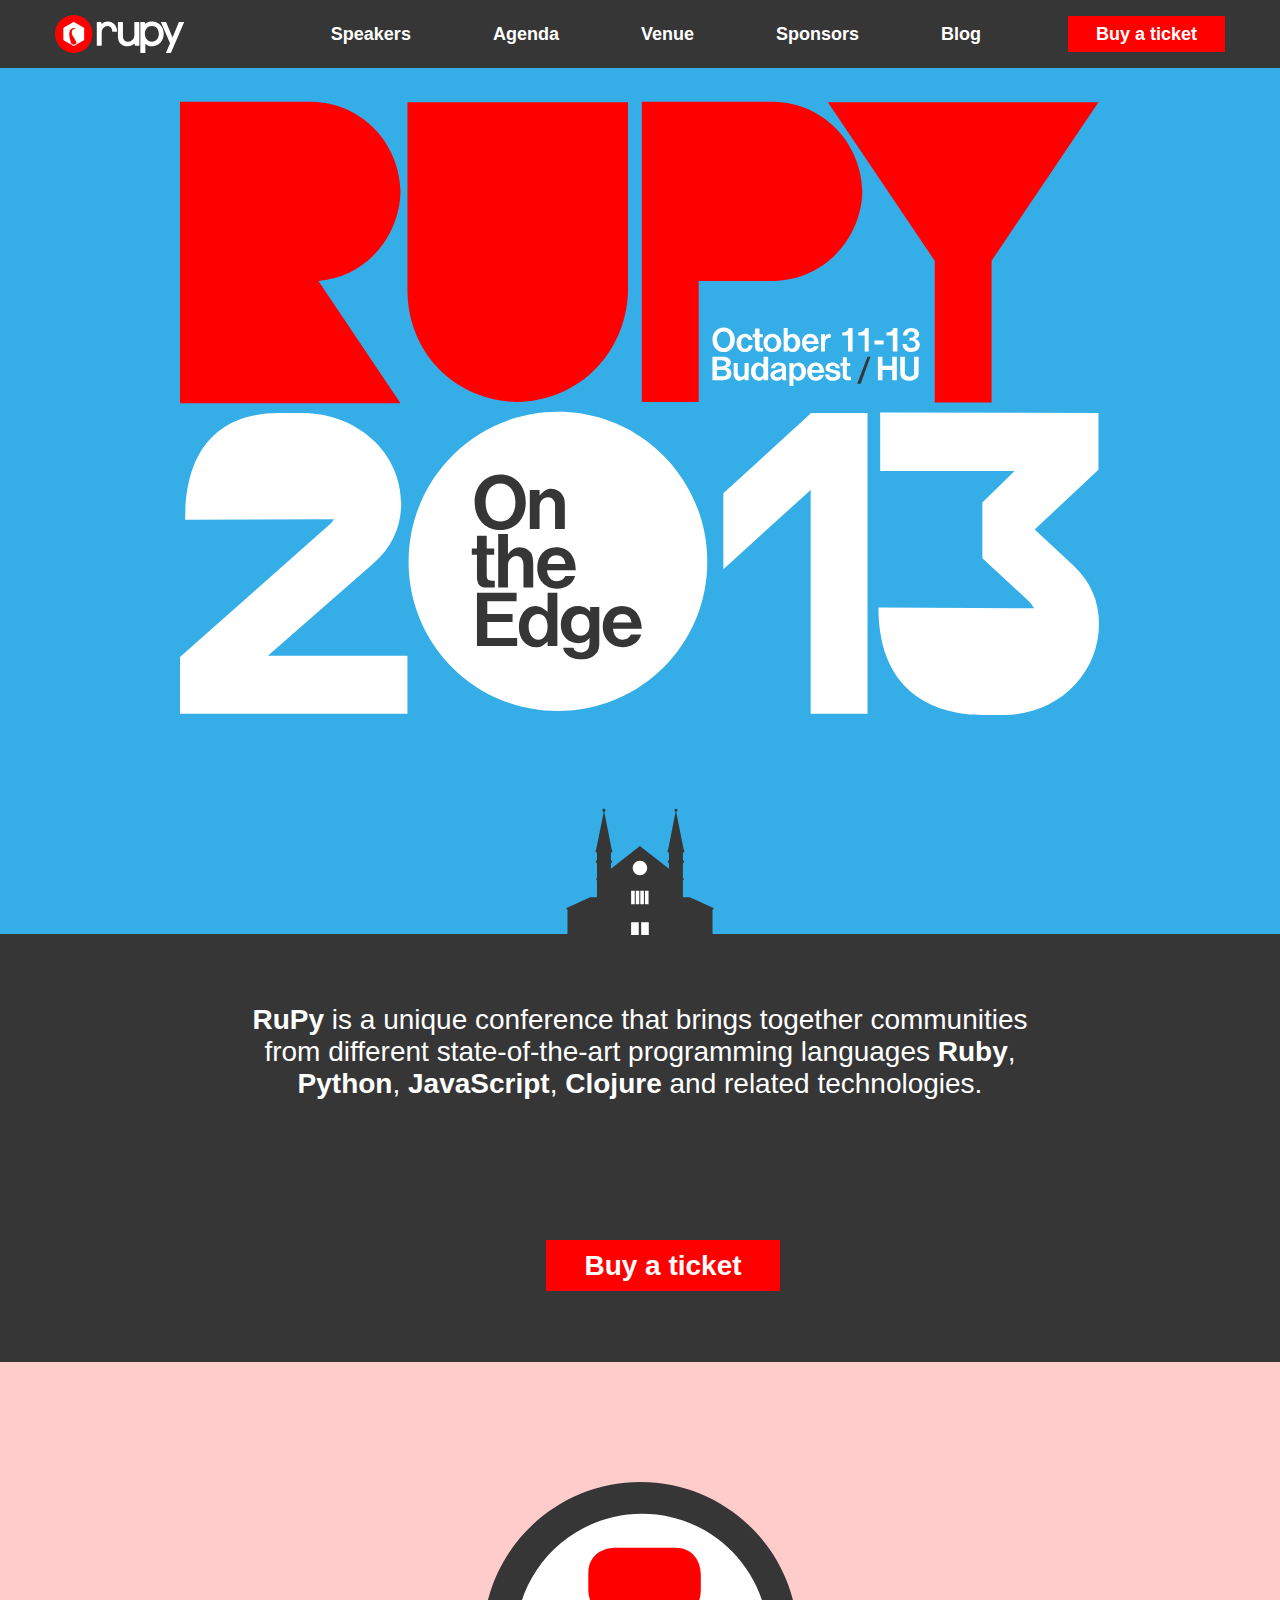
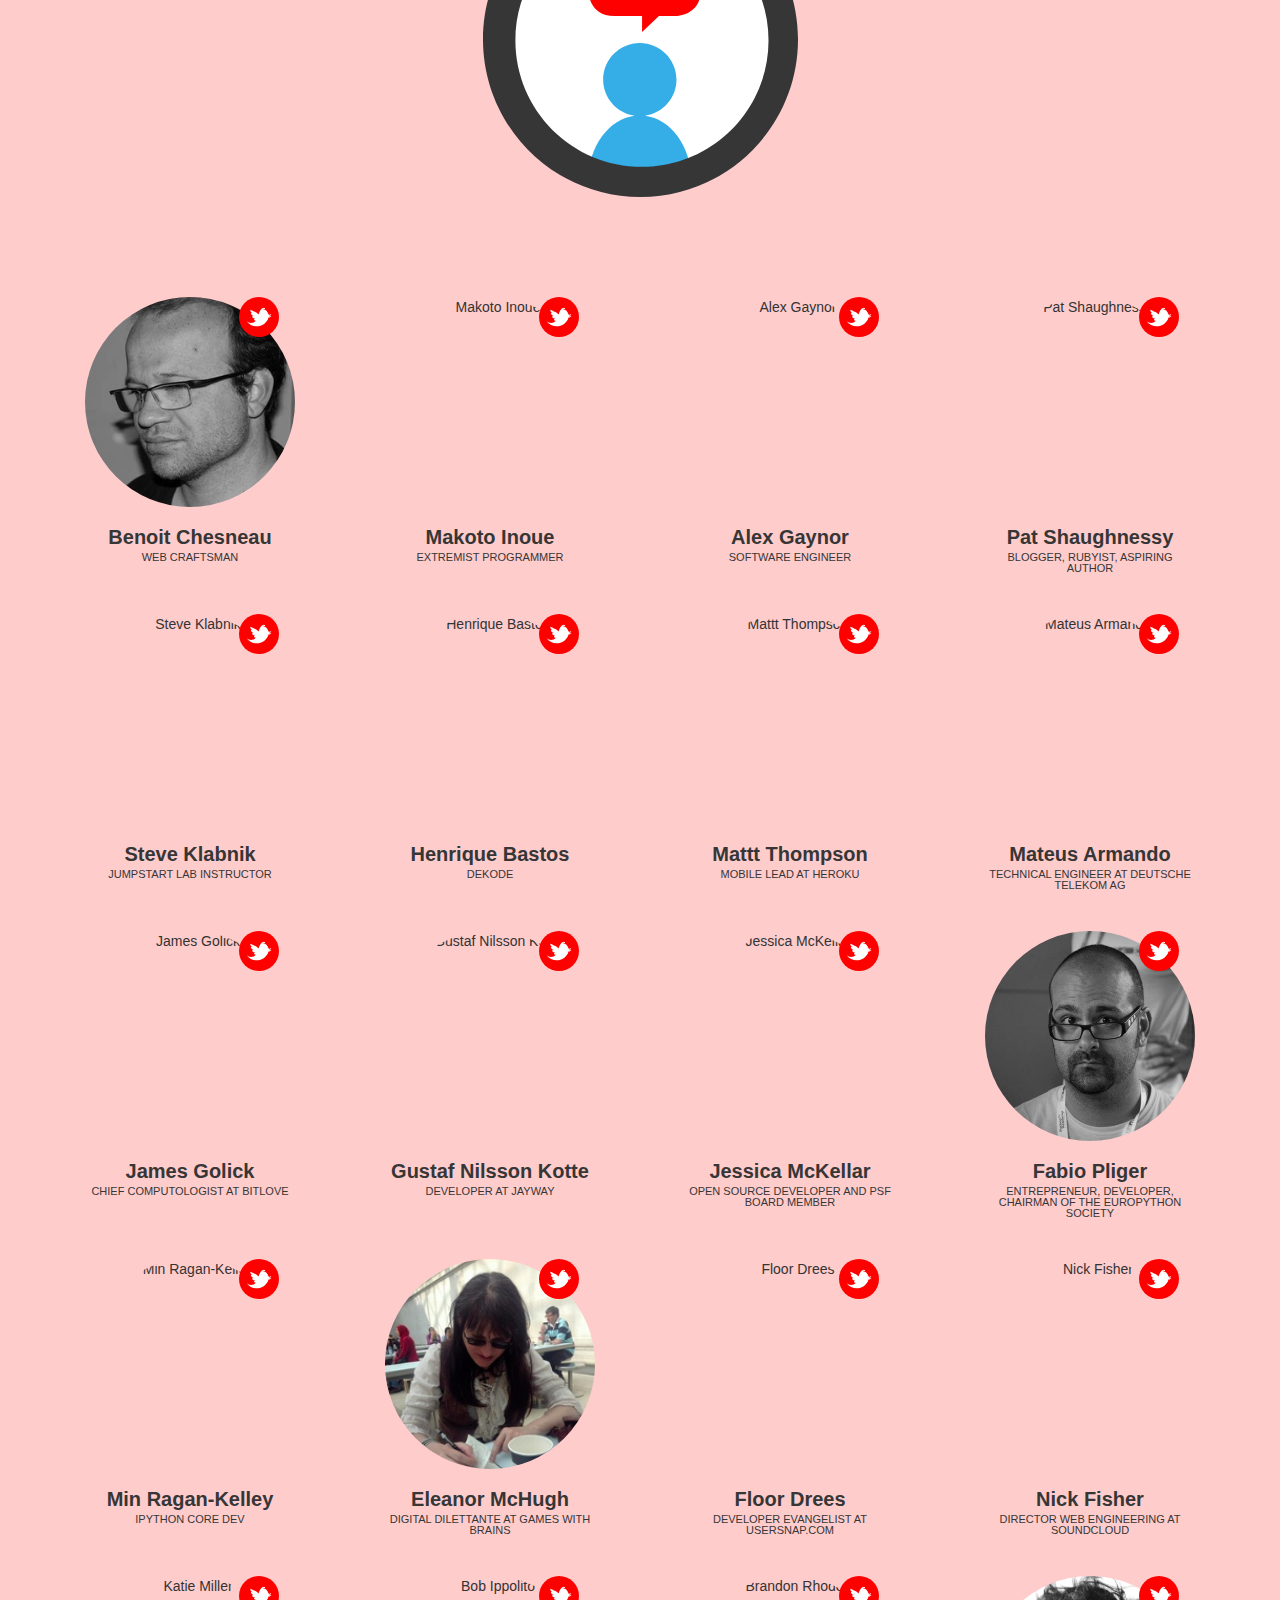
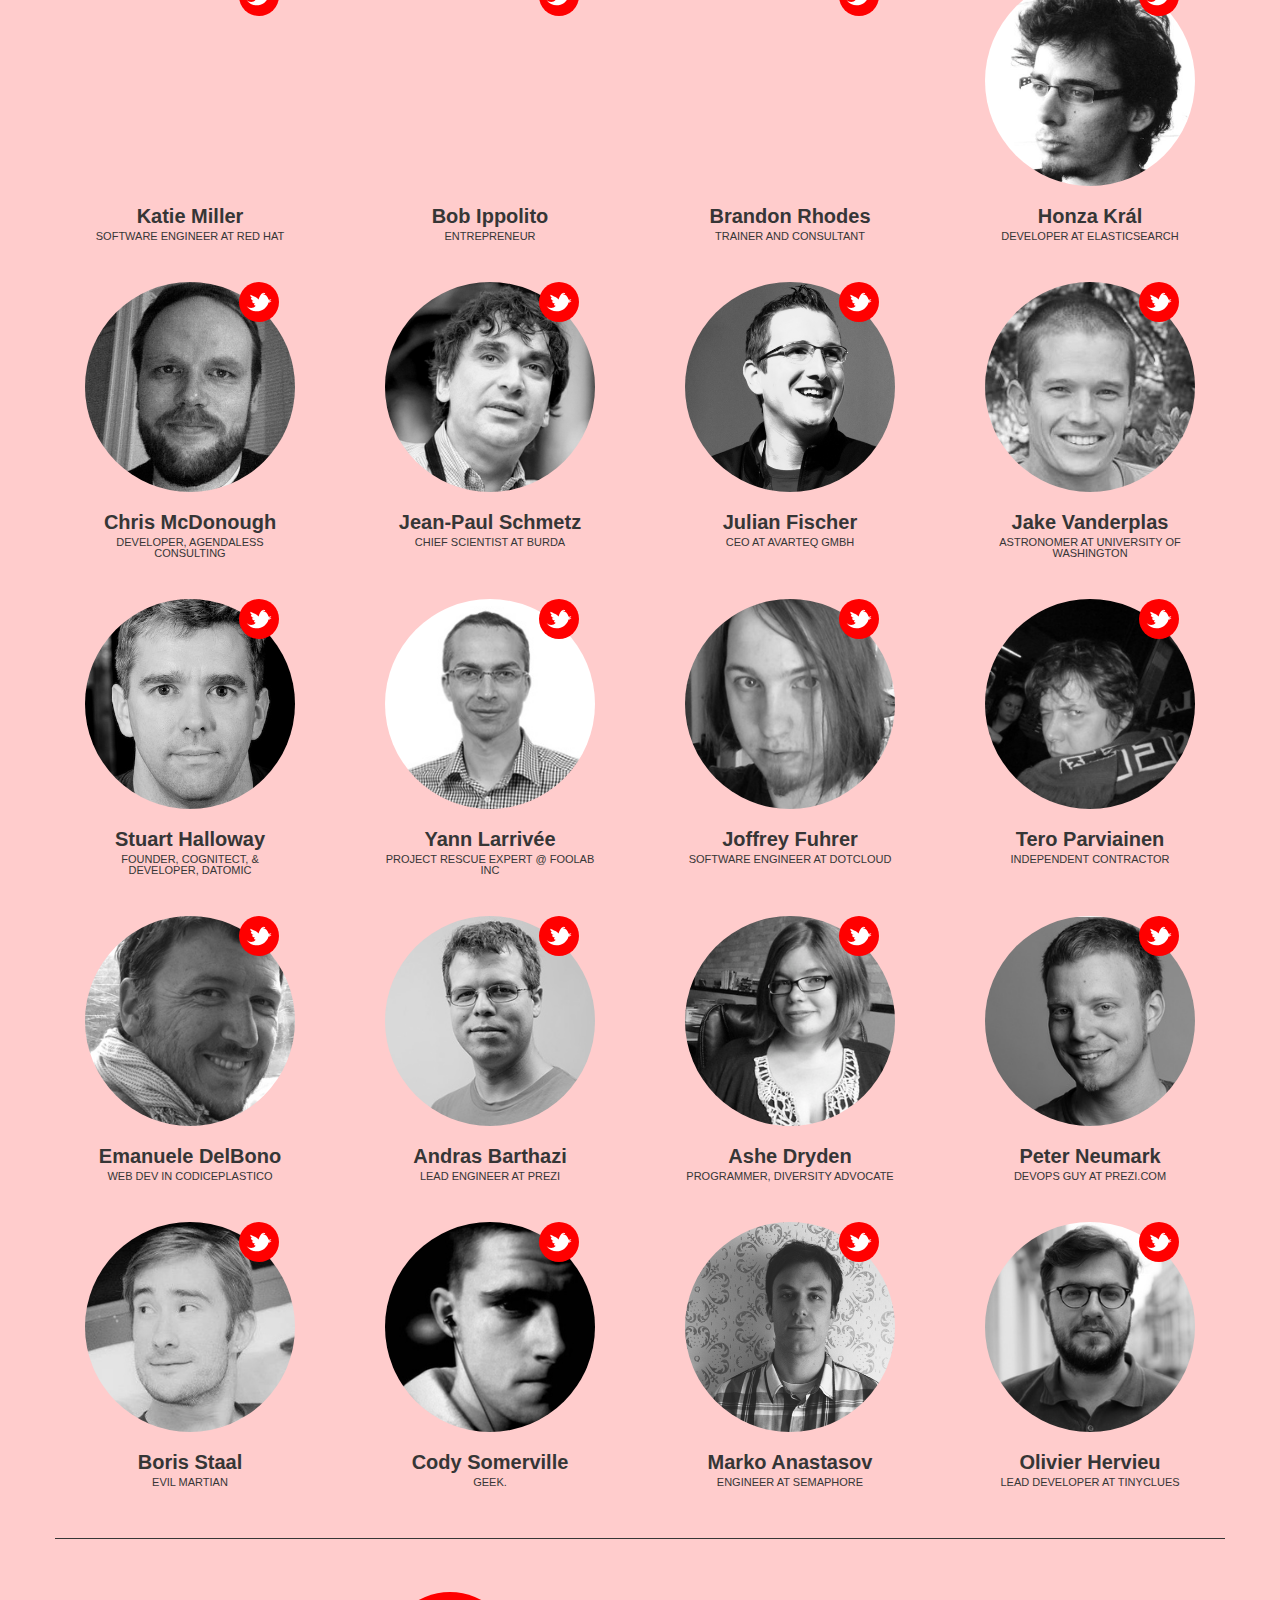
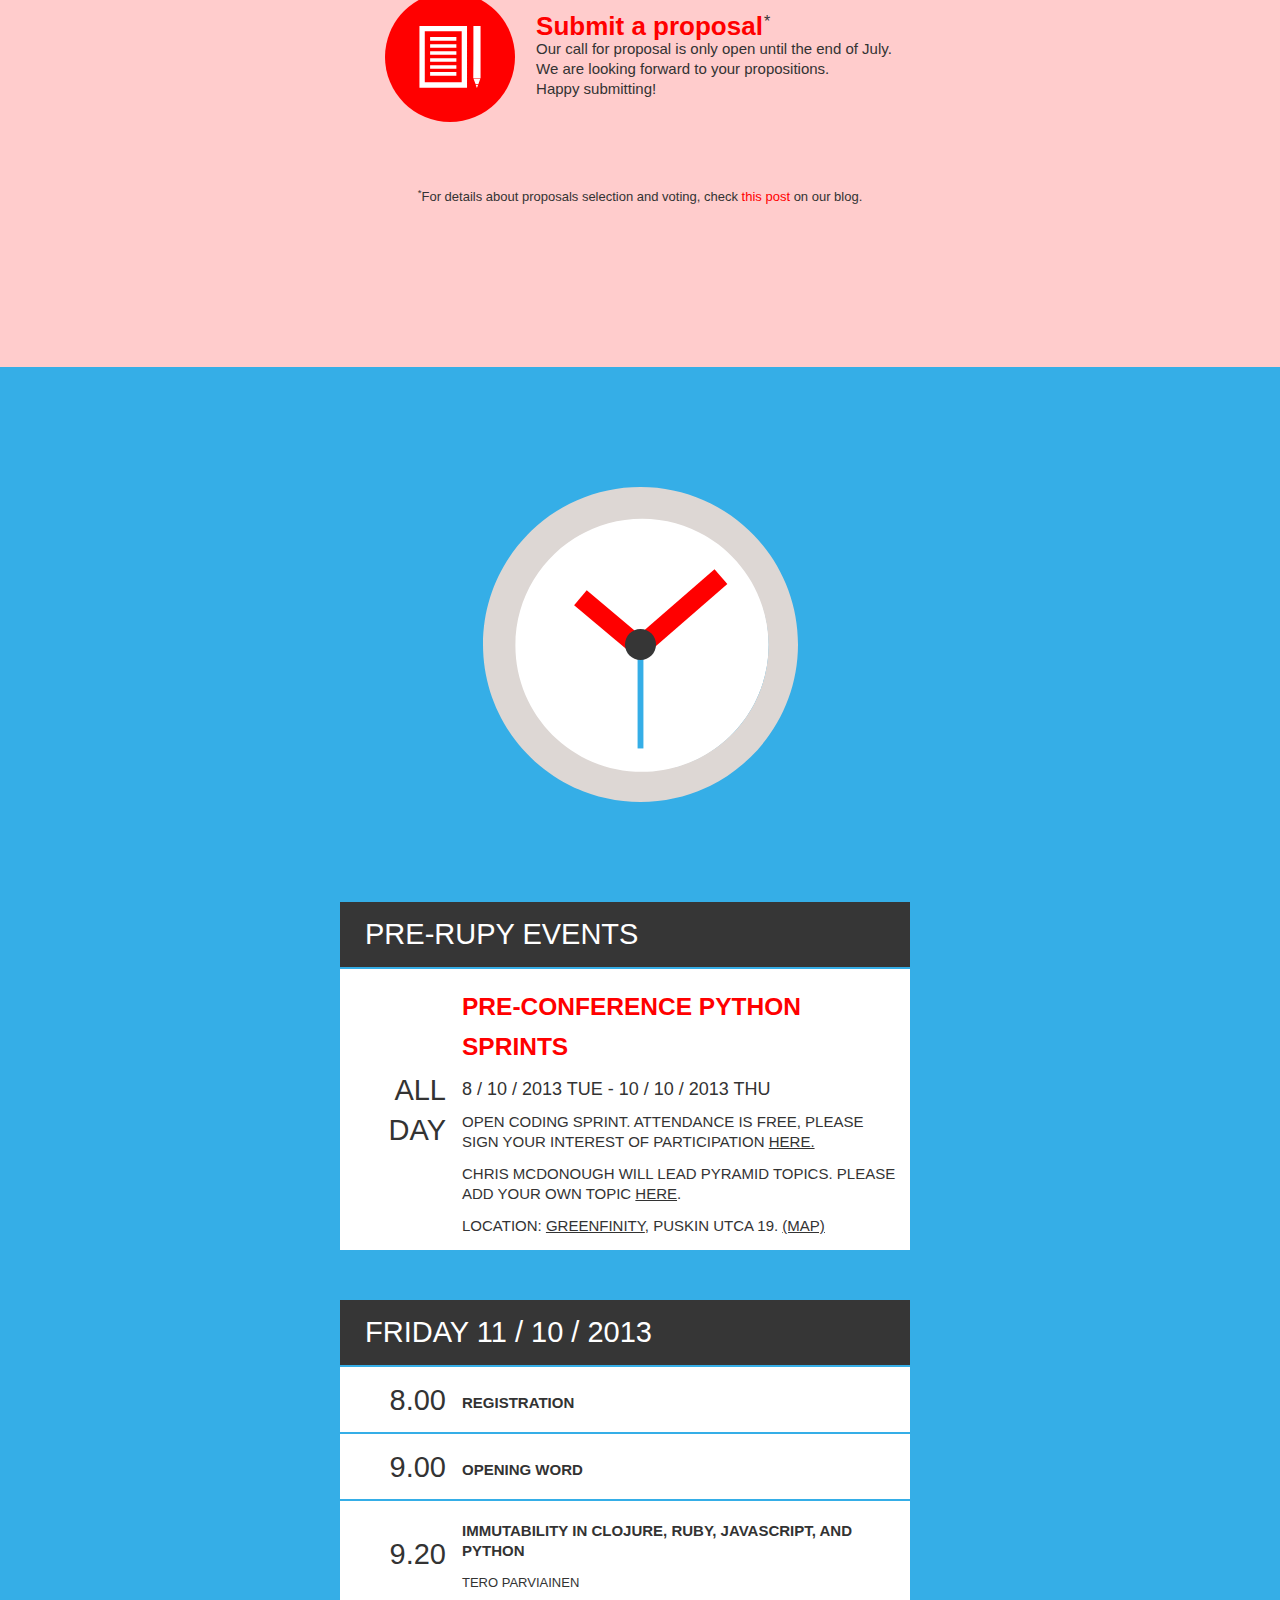
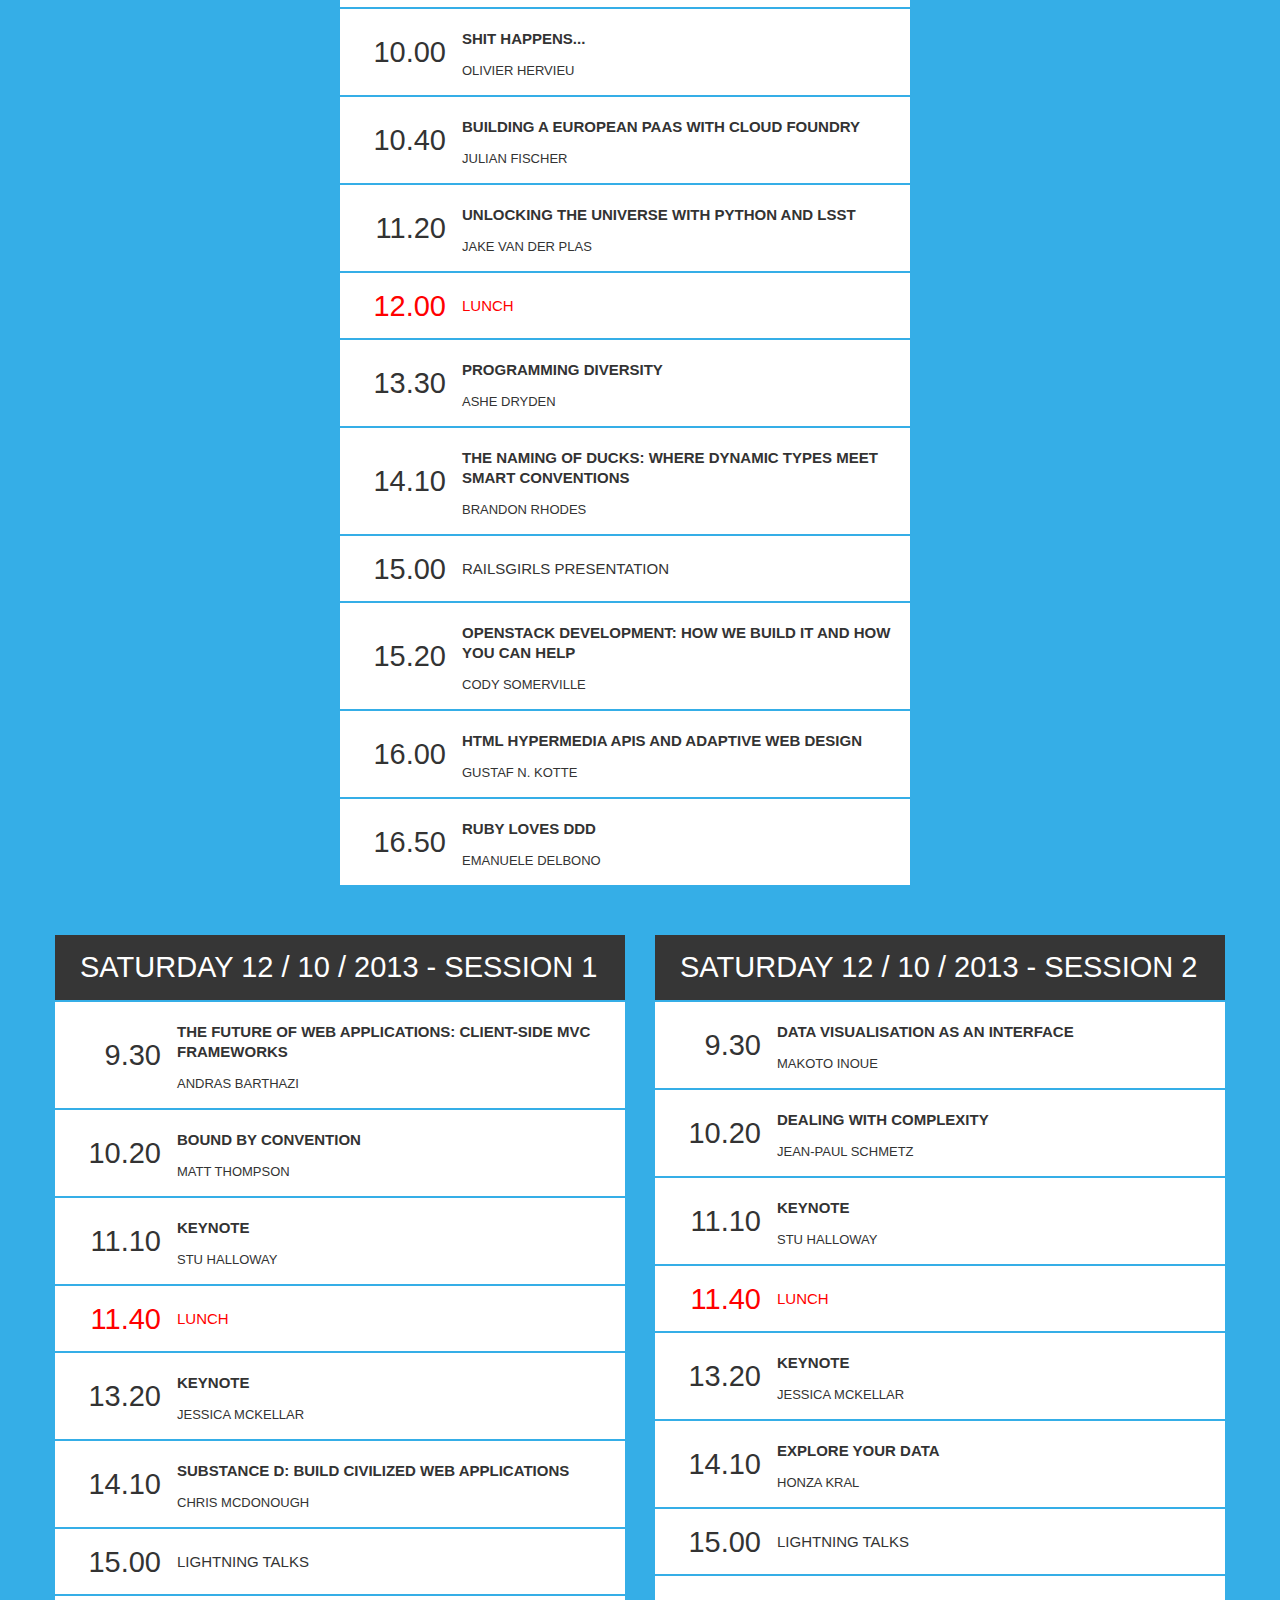
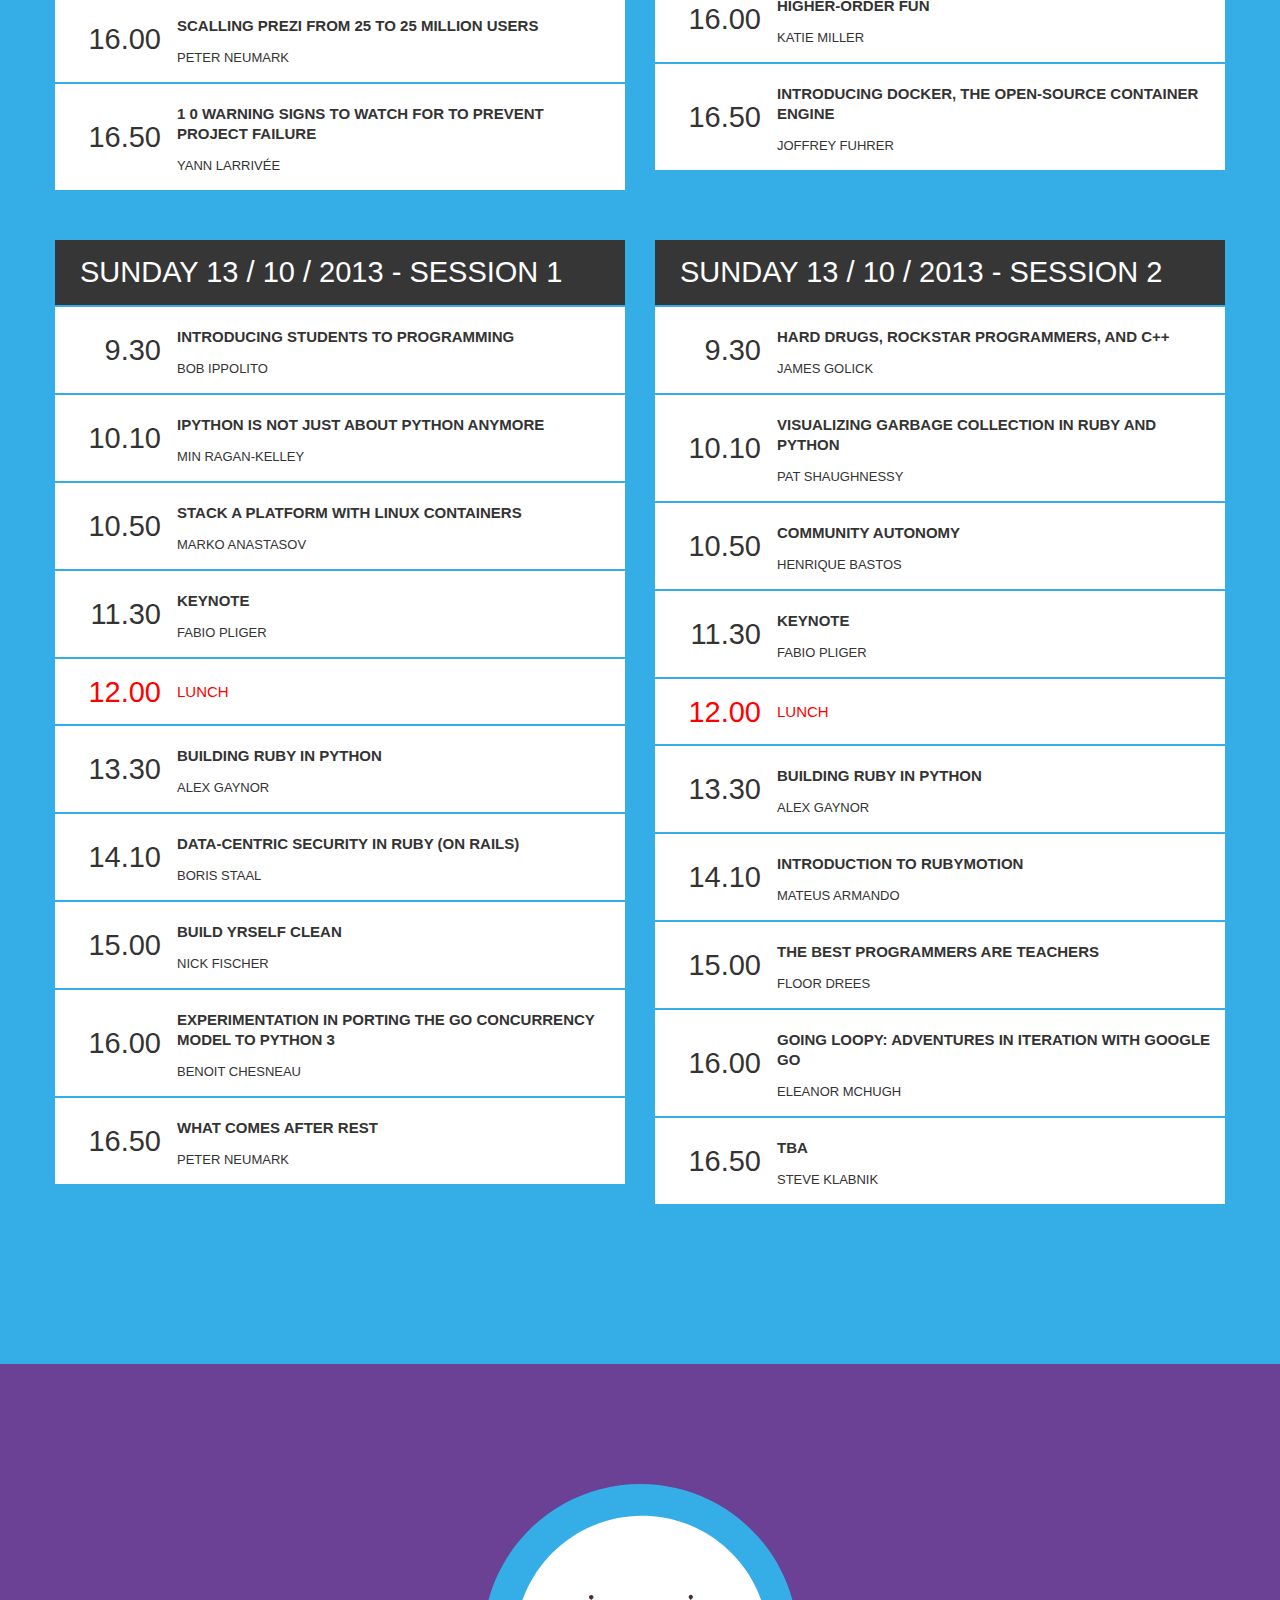
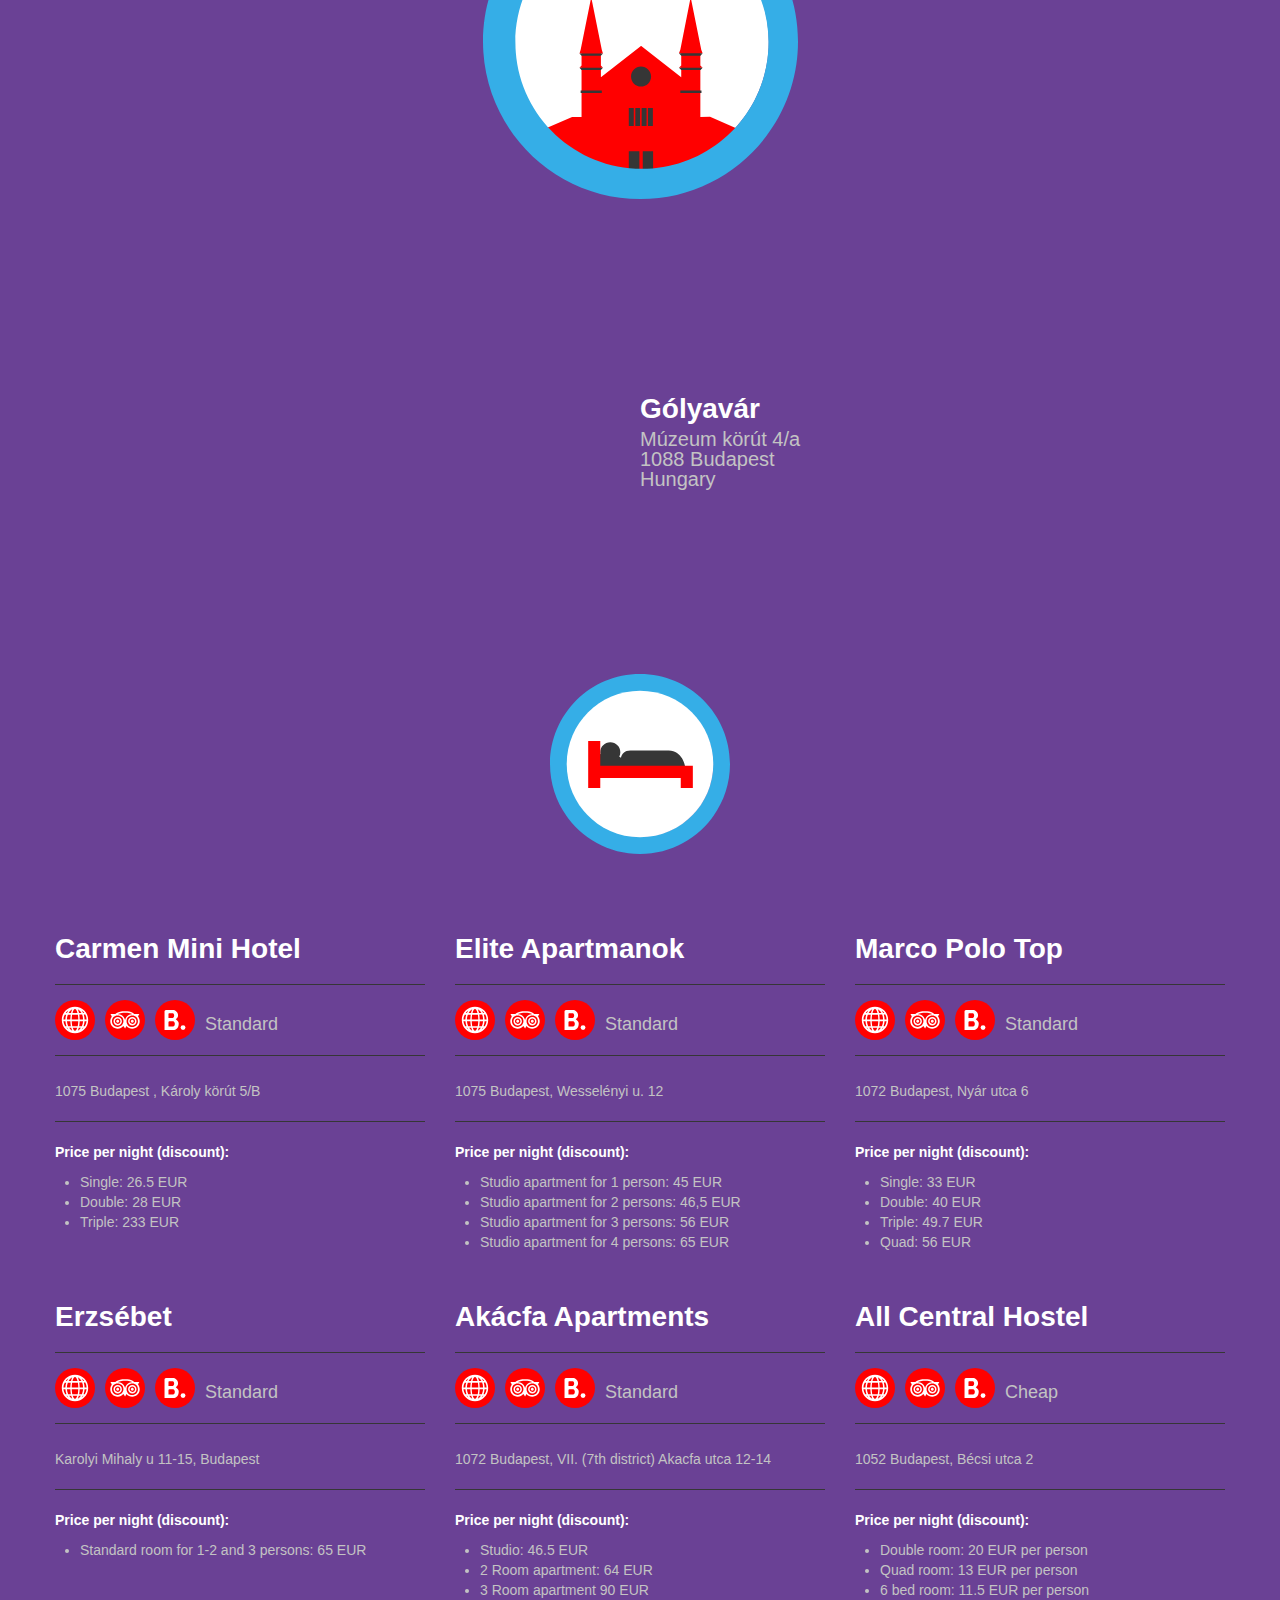
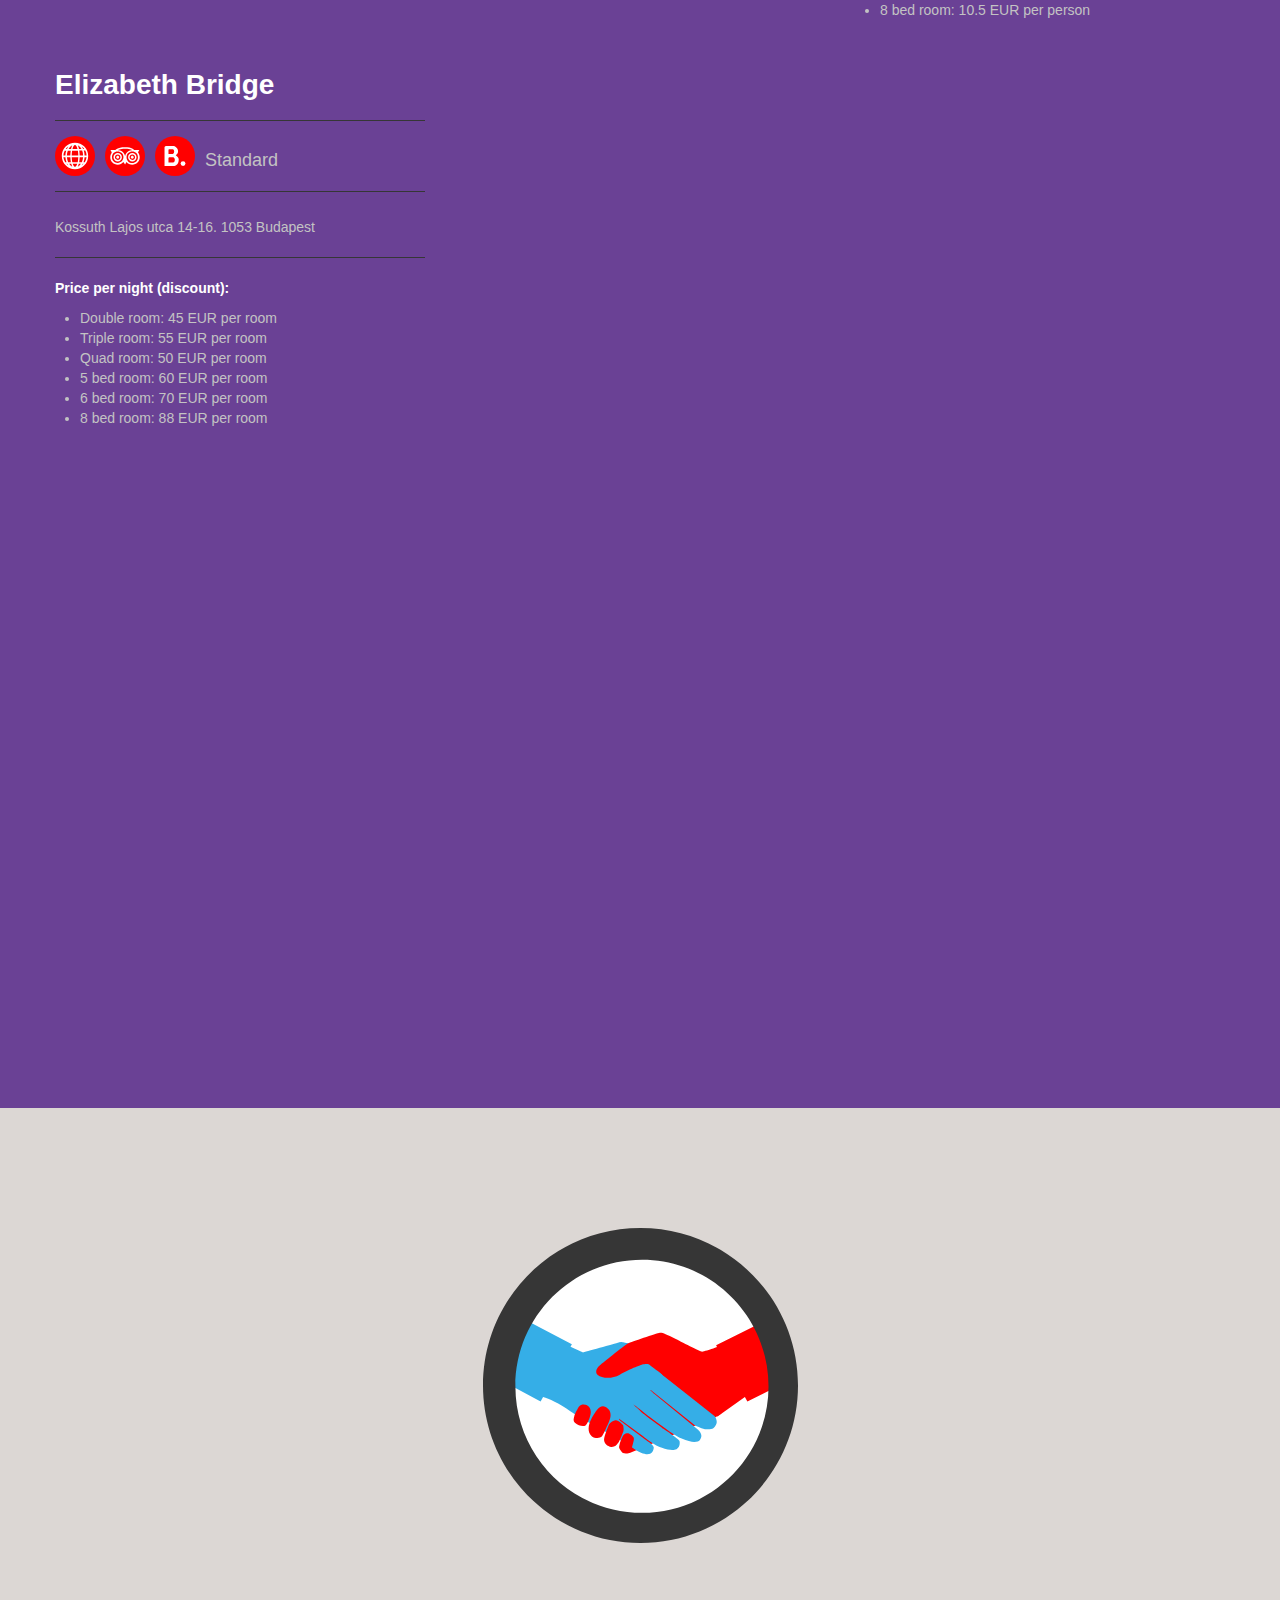
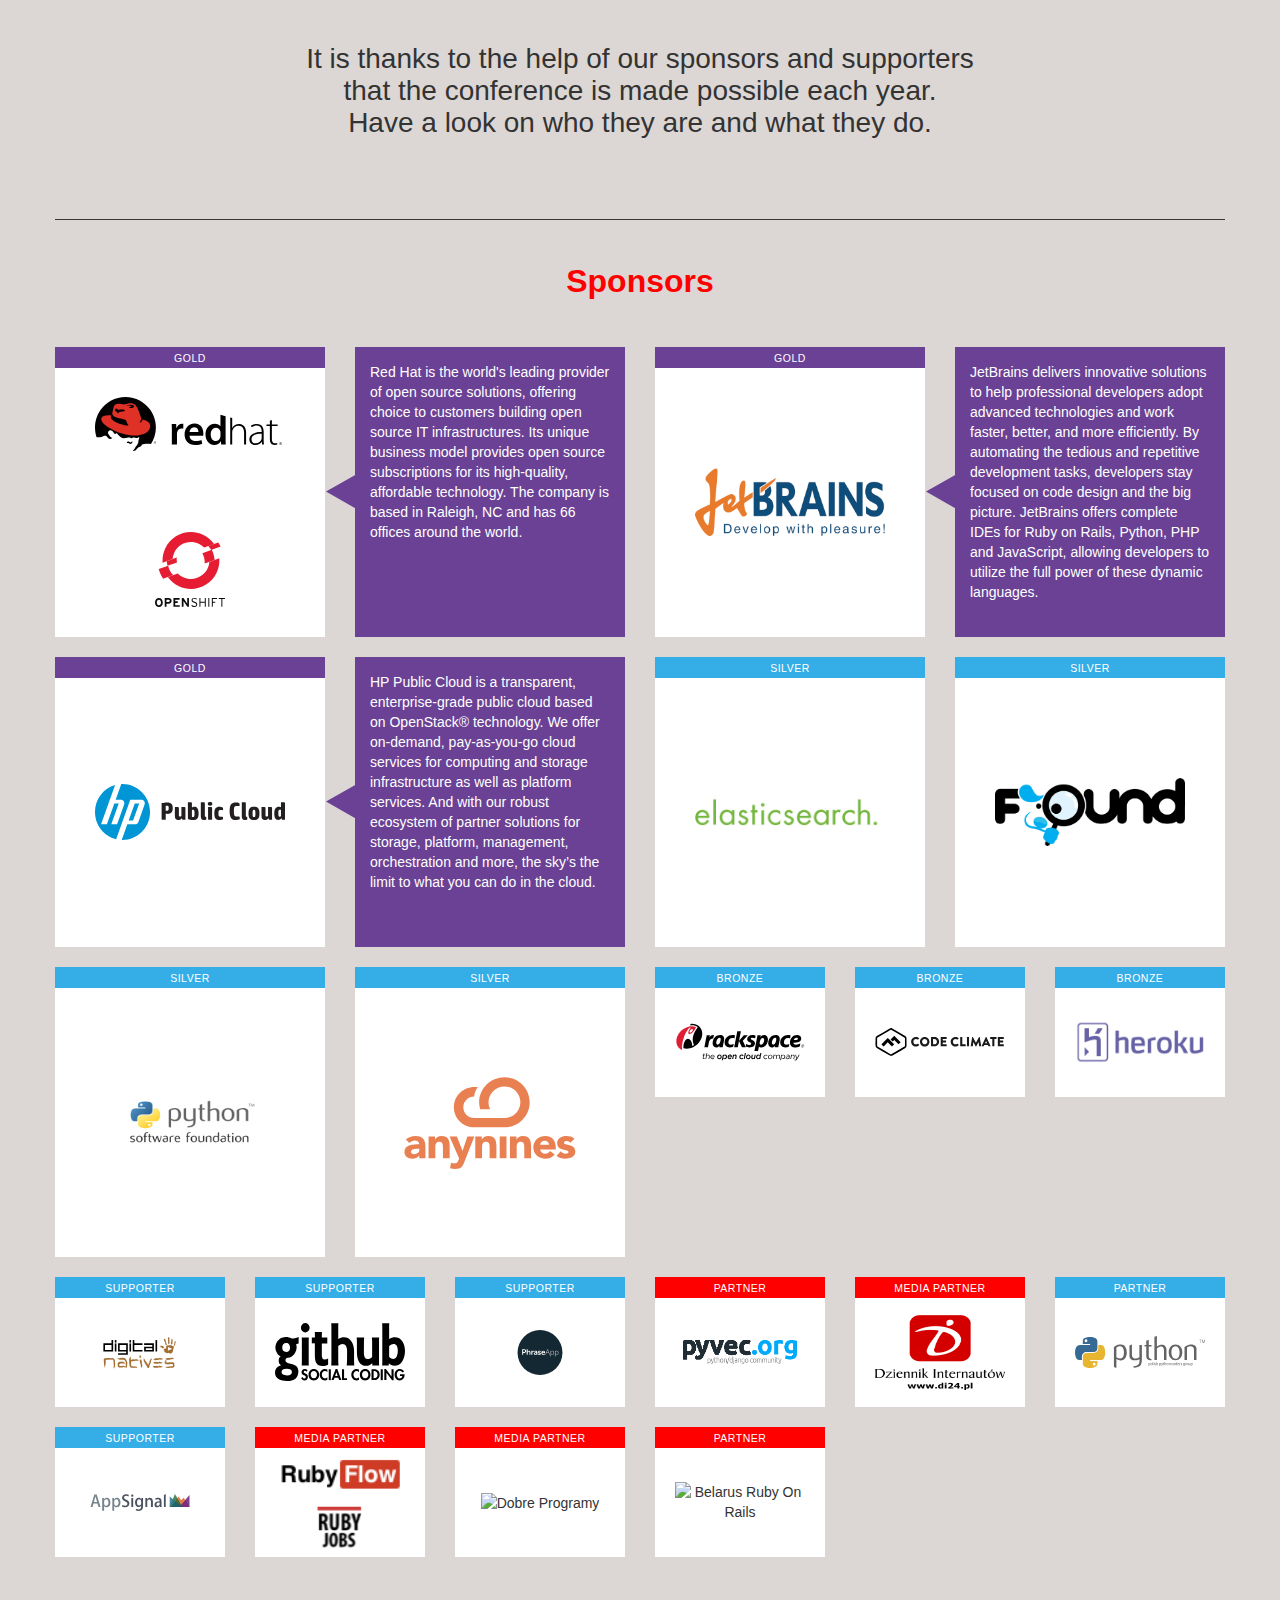
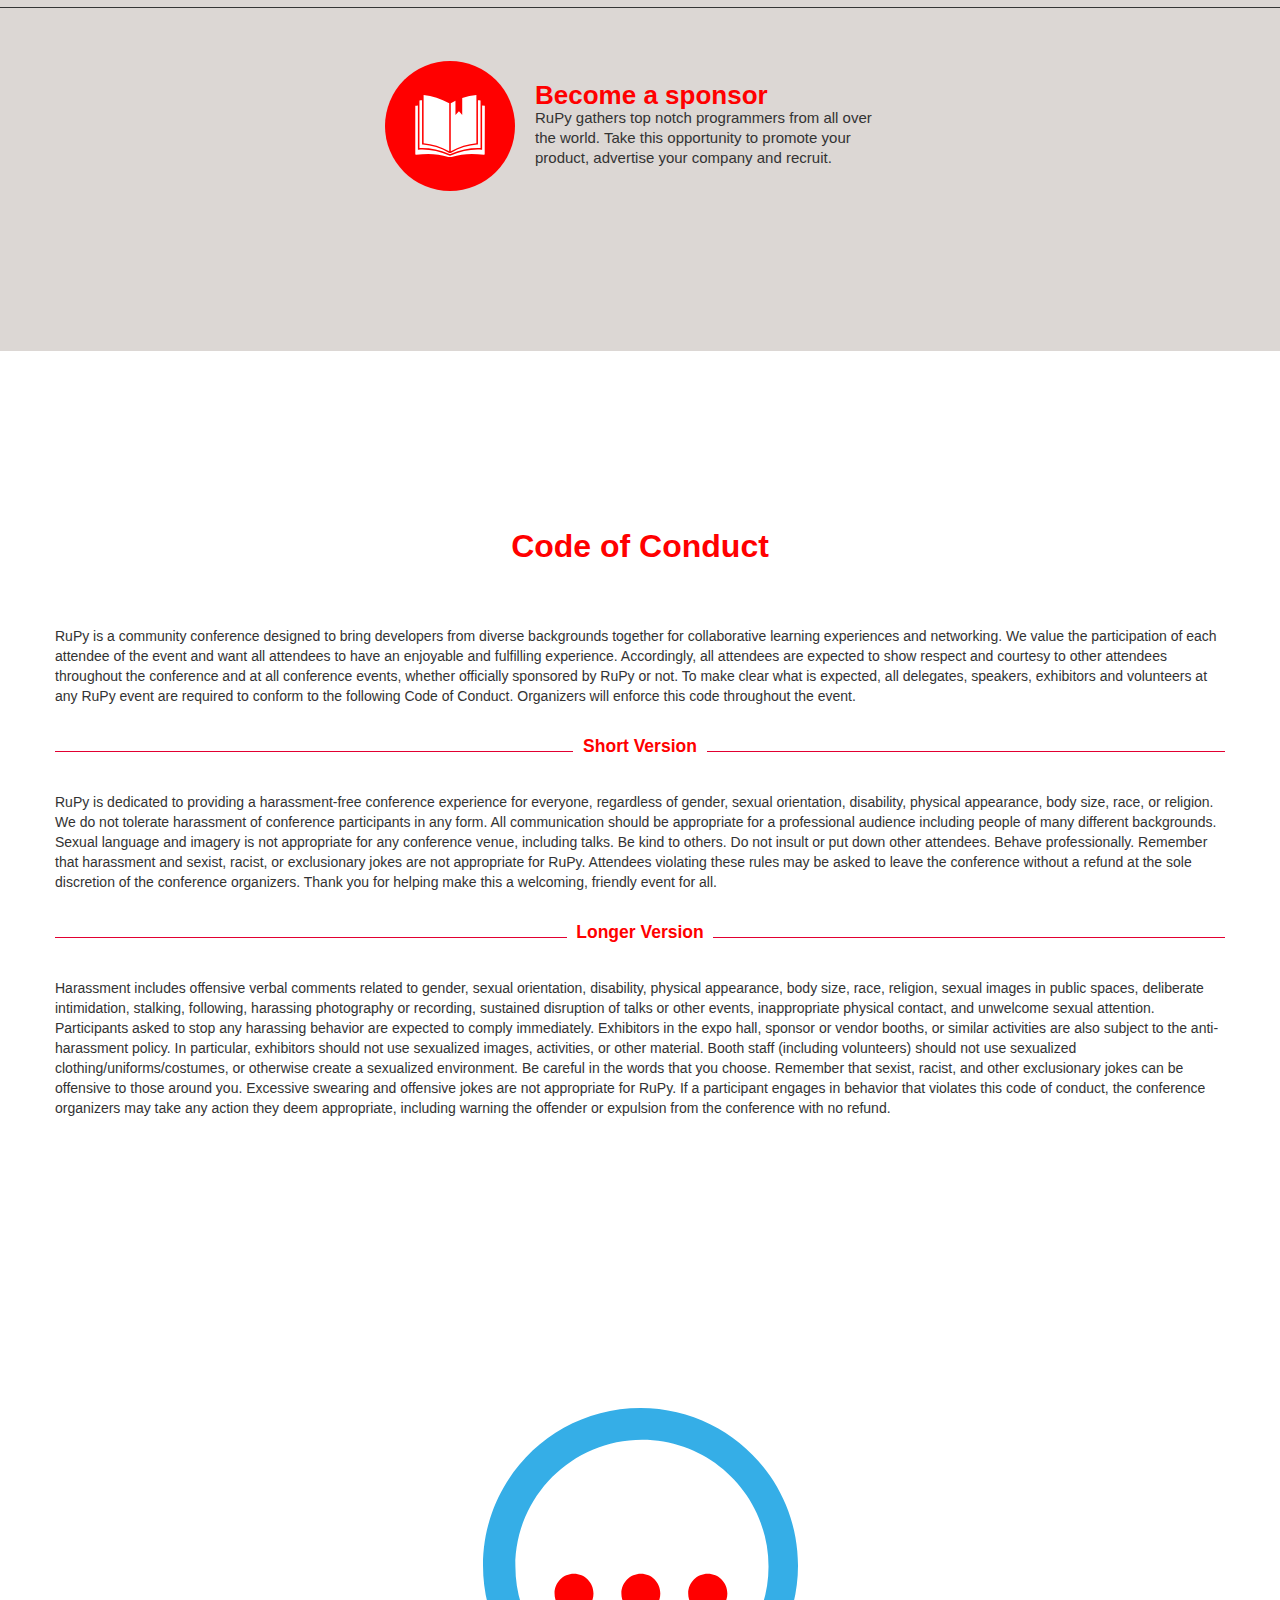
==== commit 9c3026ac: "remove: to be announced in speakers list" ====
--- a/index.html
+++ b/index.html
@@ -655,18 +655,6 @@
           </div>
         </div>
 
-        <div class="row">
-          <div class="person span3">
-            <div class="cell-padding">
-              <div class="person-info">
-                <div class="to-be-announced">+</div>
-              </div>
-              <h3>To Be Announced</h3>
-              <div class="tagline">Coming soon!</div>
-            </div>
-          </div>
-        </div>
-
         <div class="btn-section text-center">
           <a href="http://bit.ly/rupy13-cfp" class="btn-area">
             <span class="icon icon-large submit-proposal"></span>
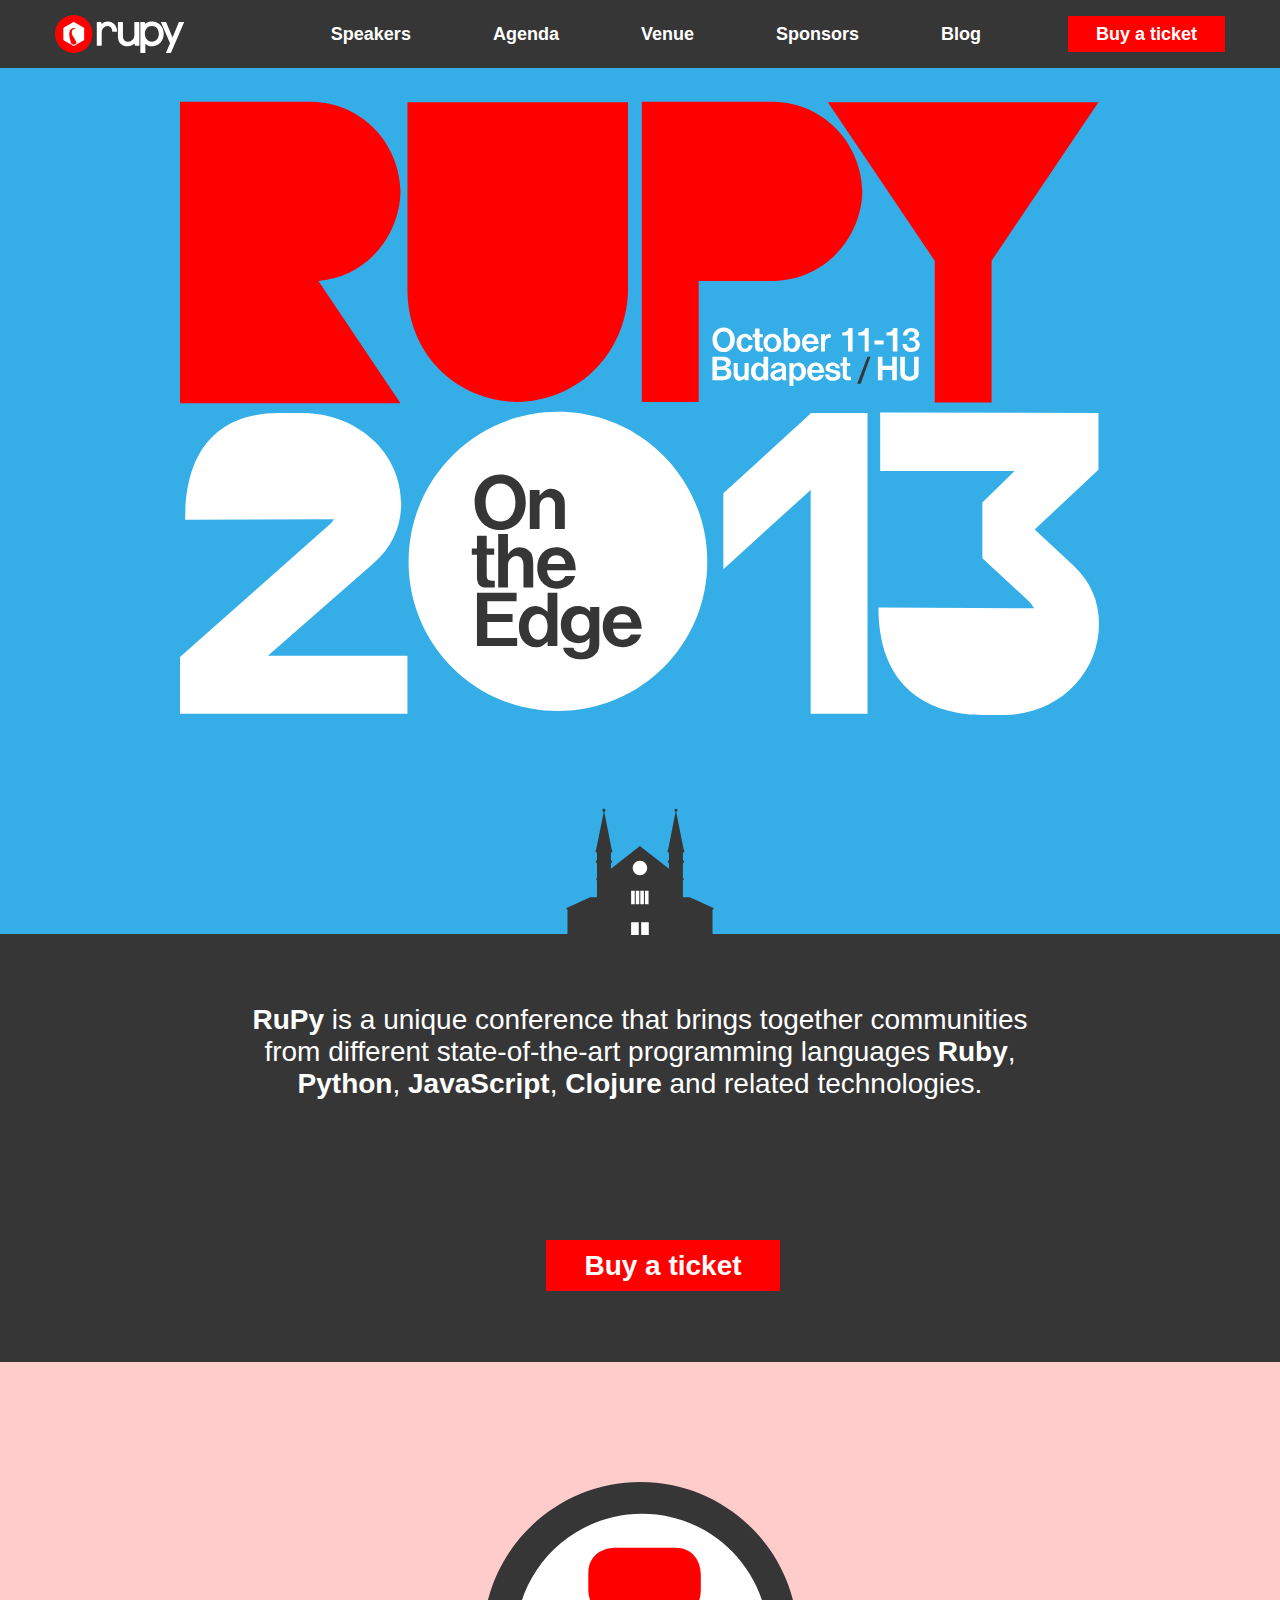
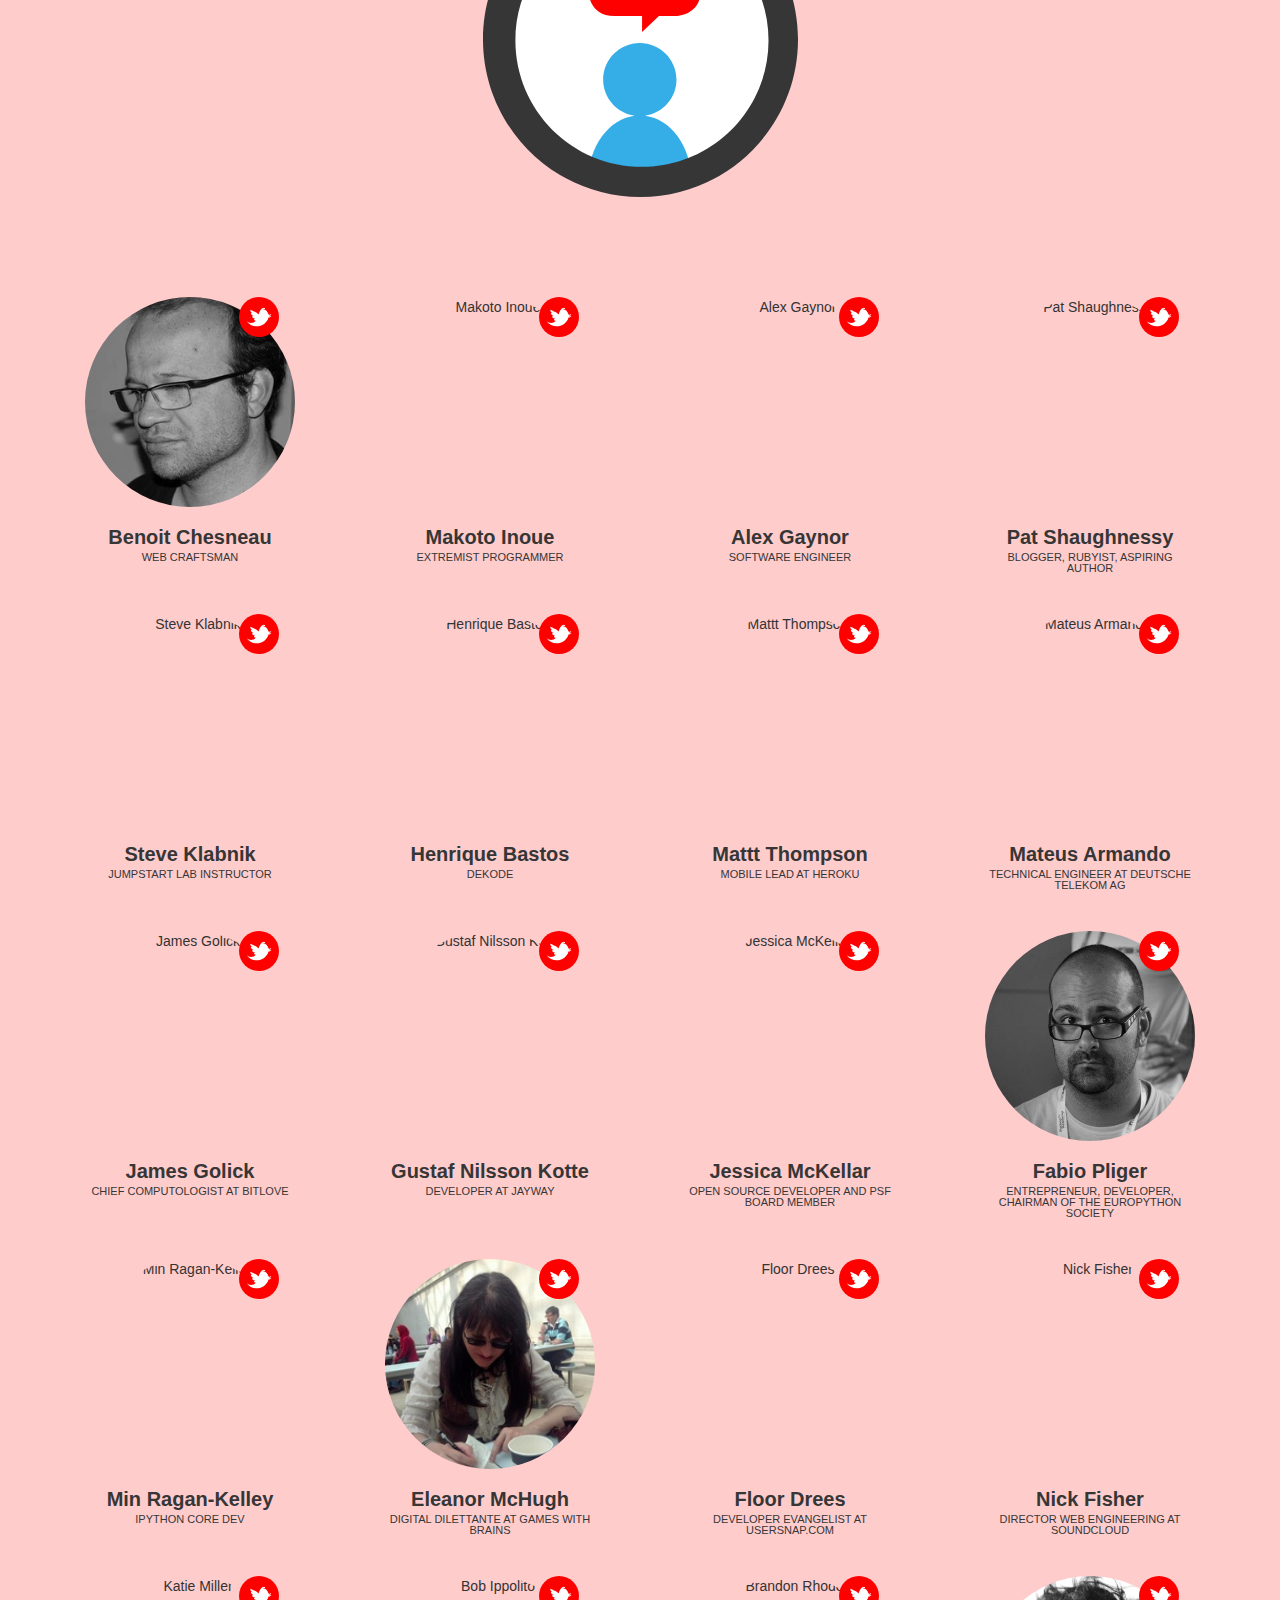
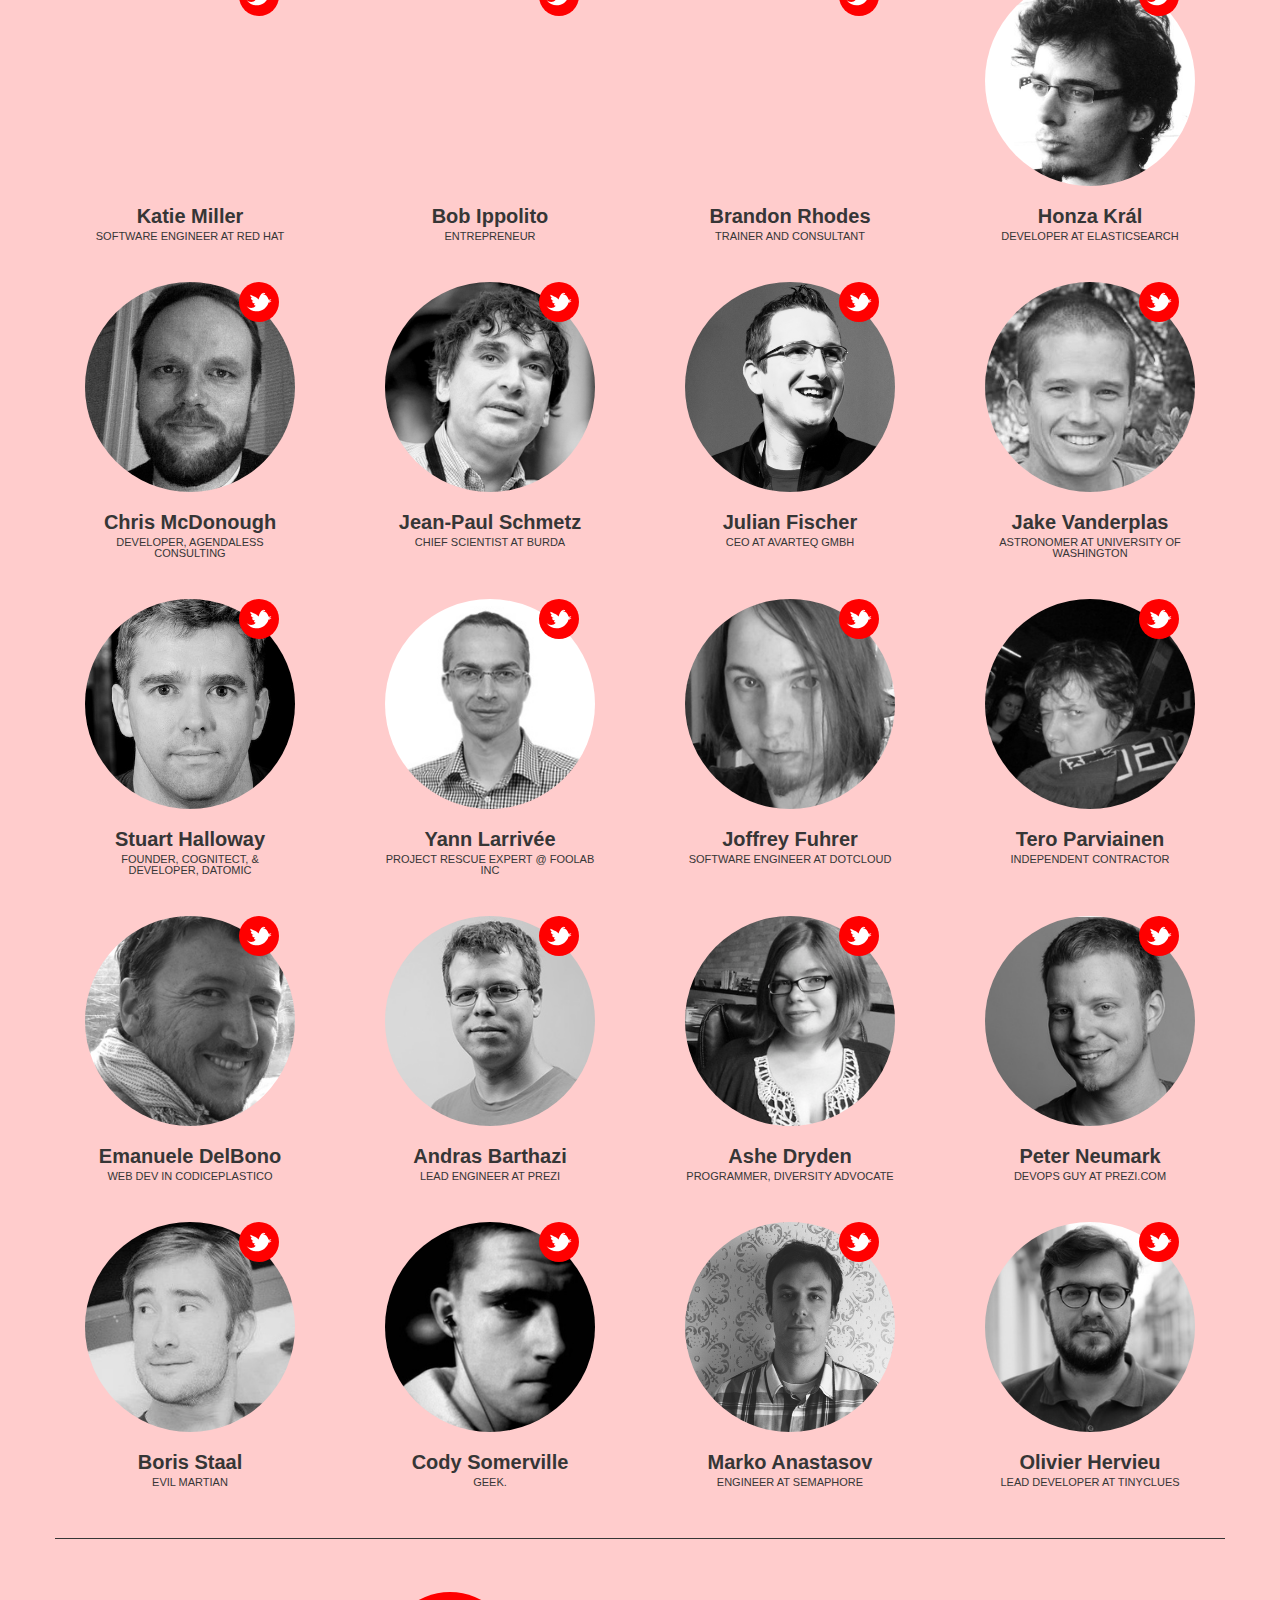
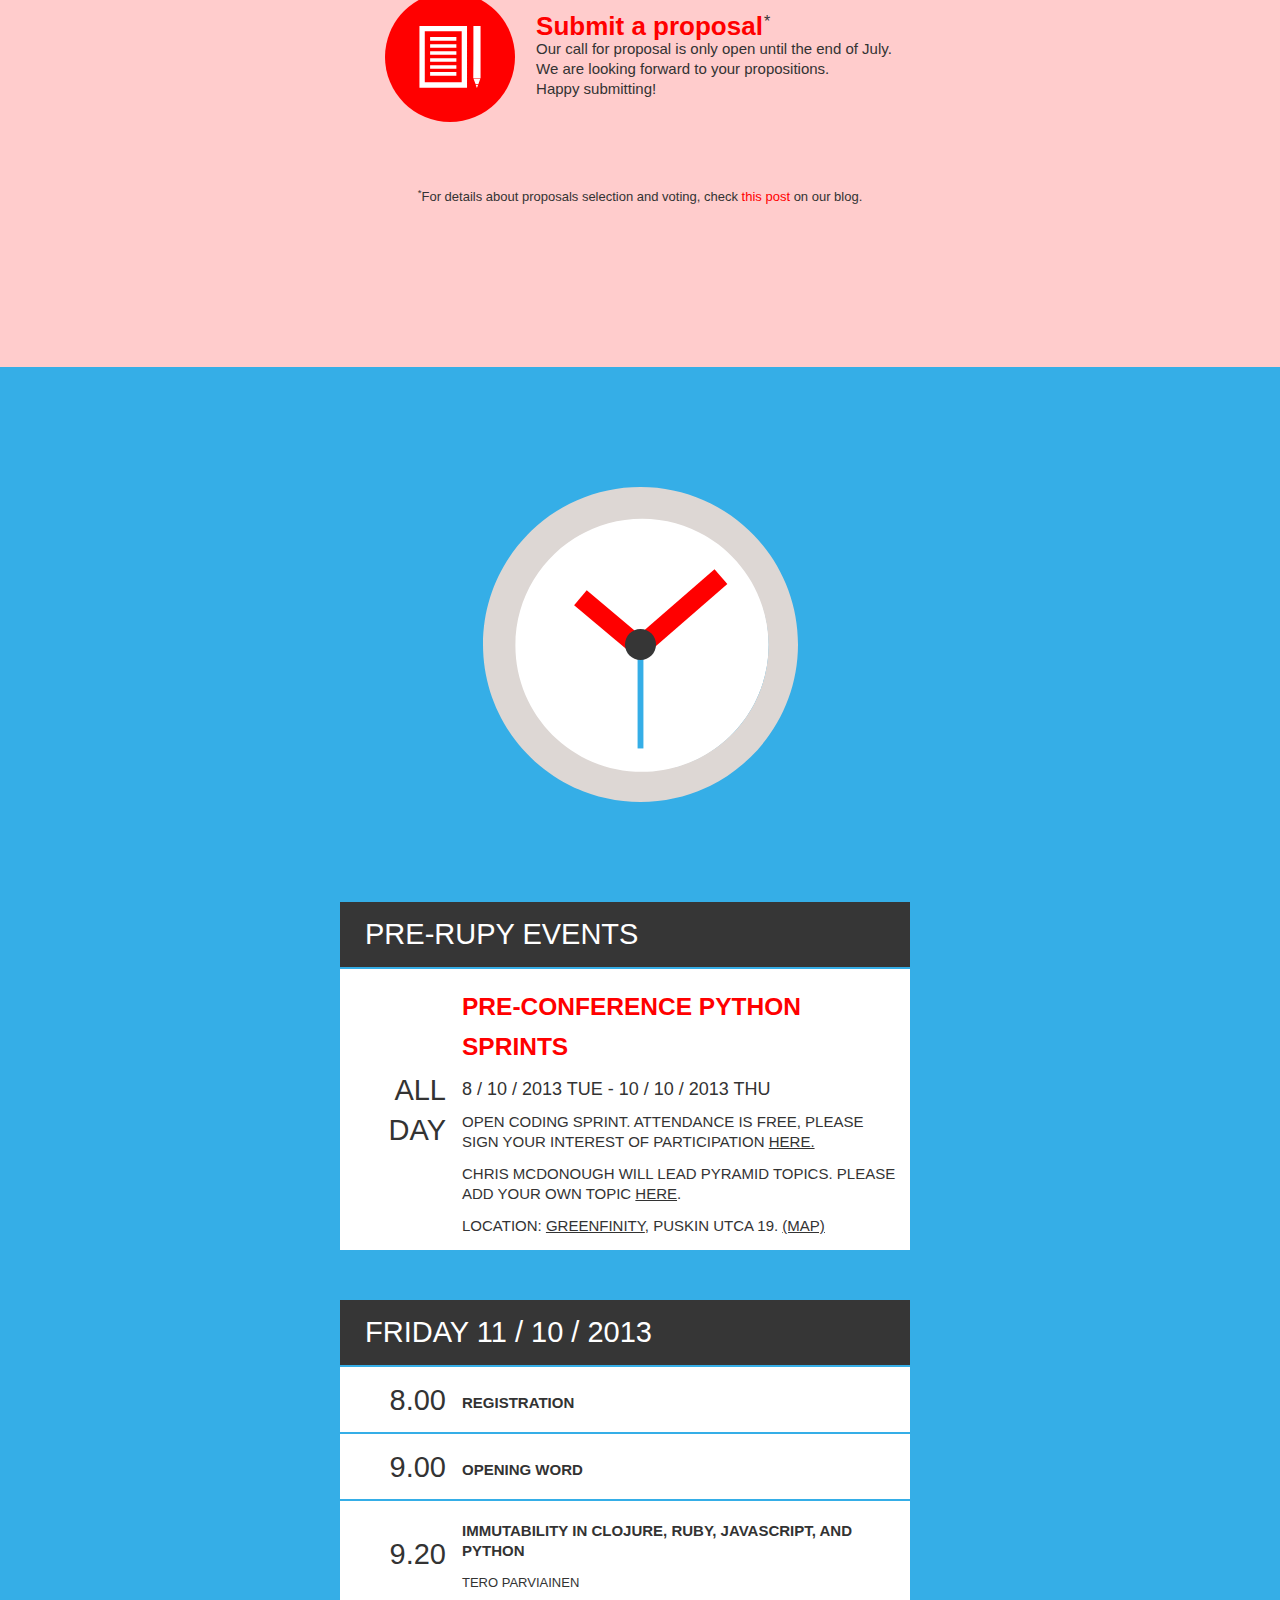
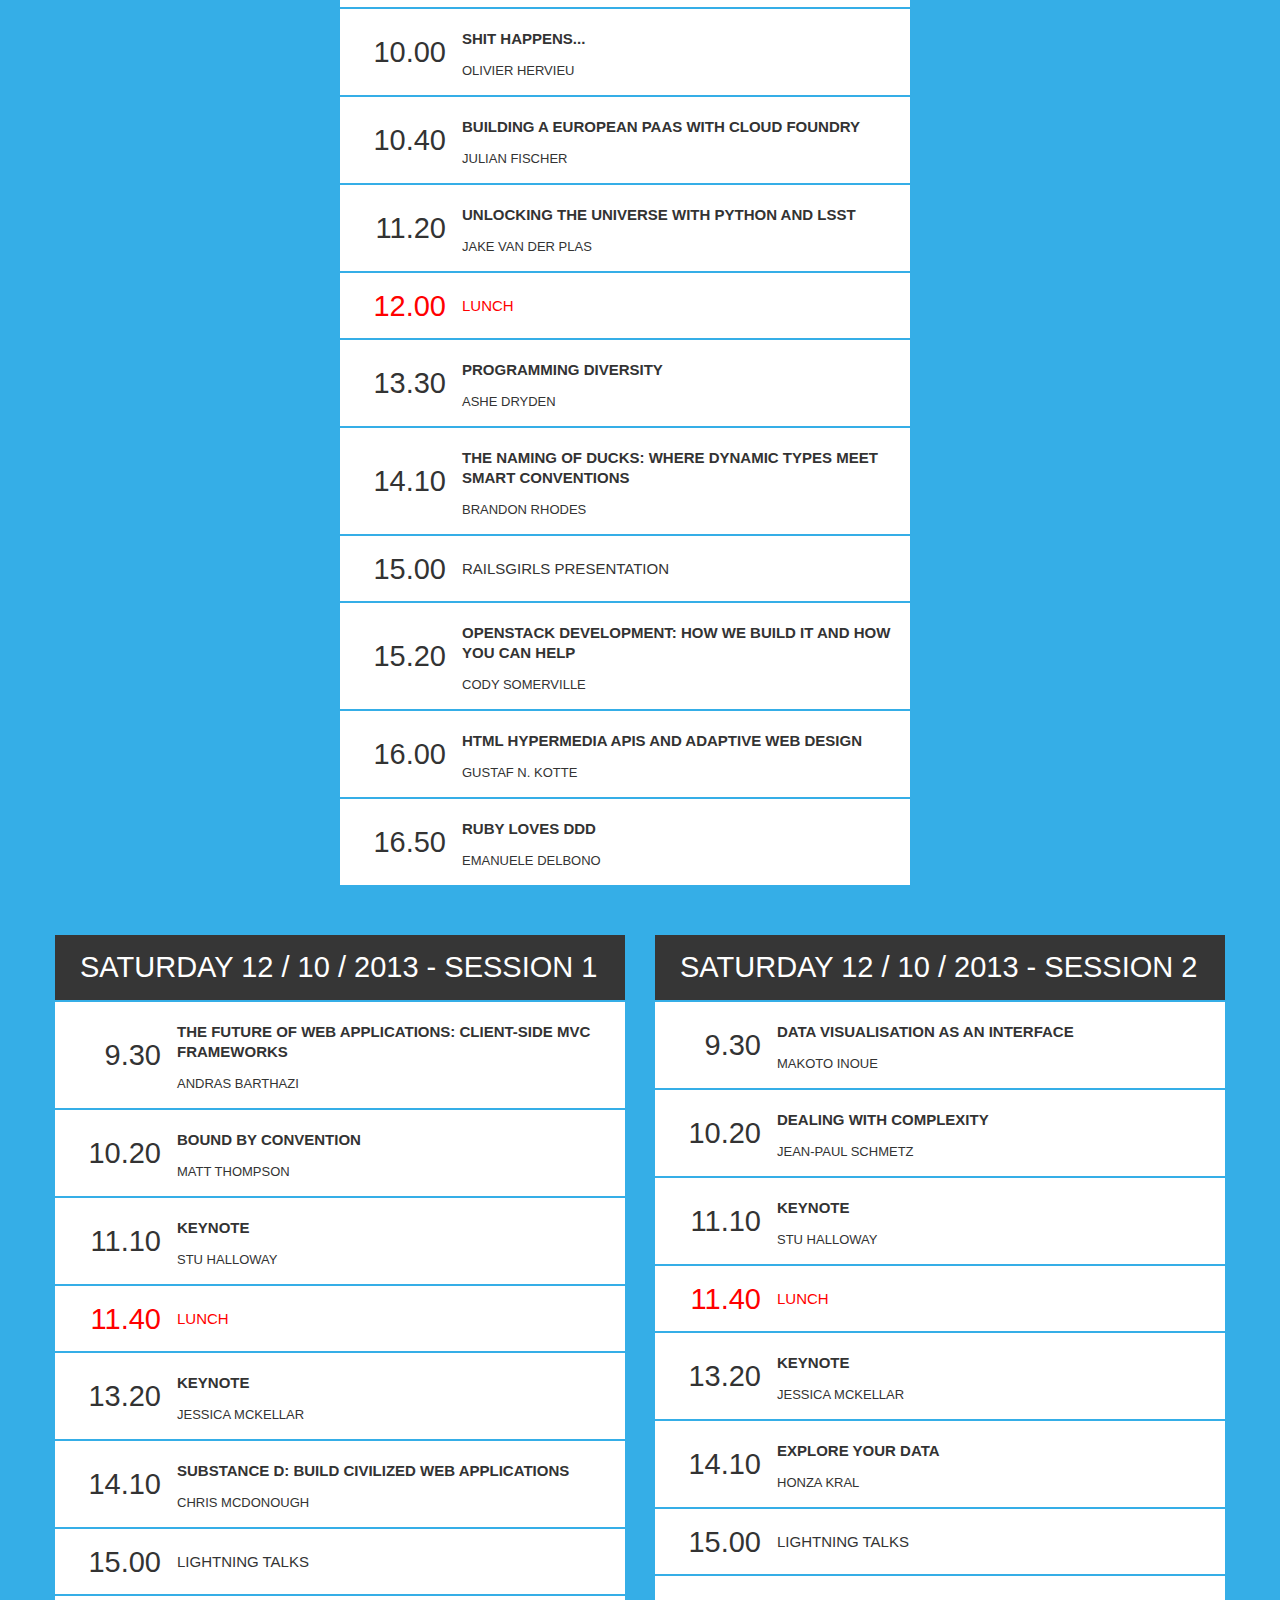
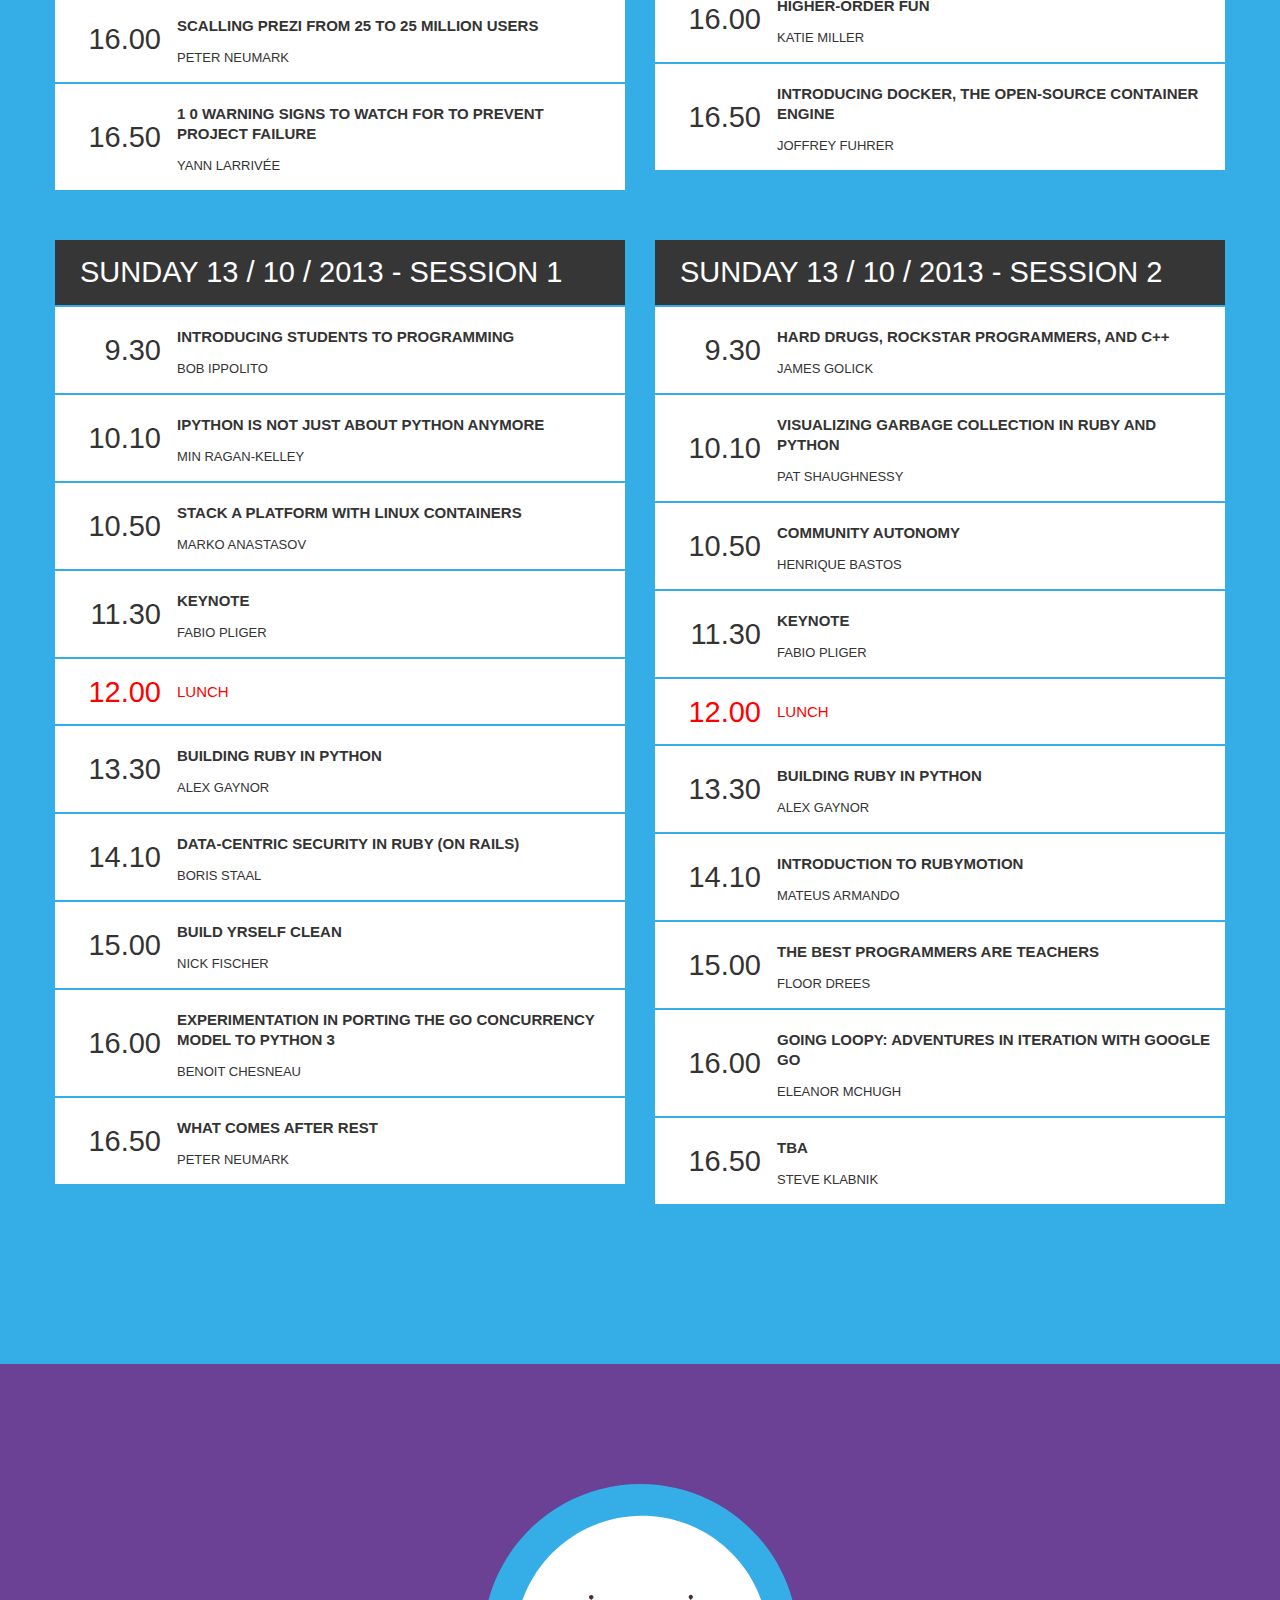
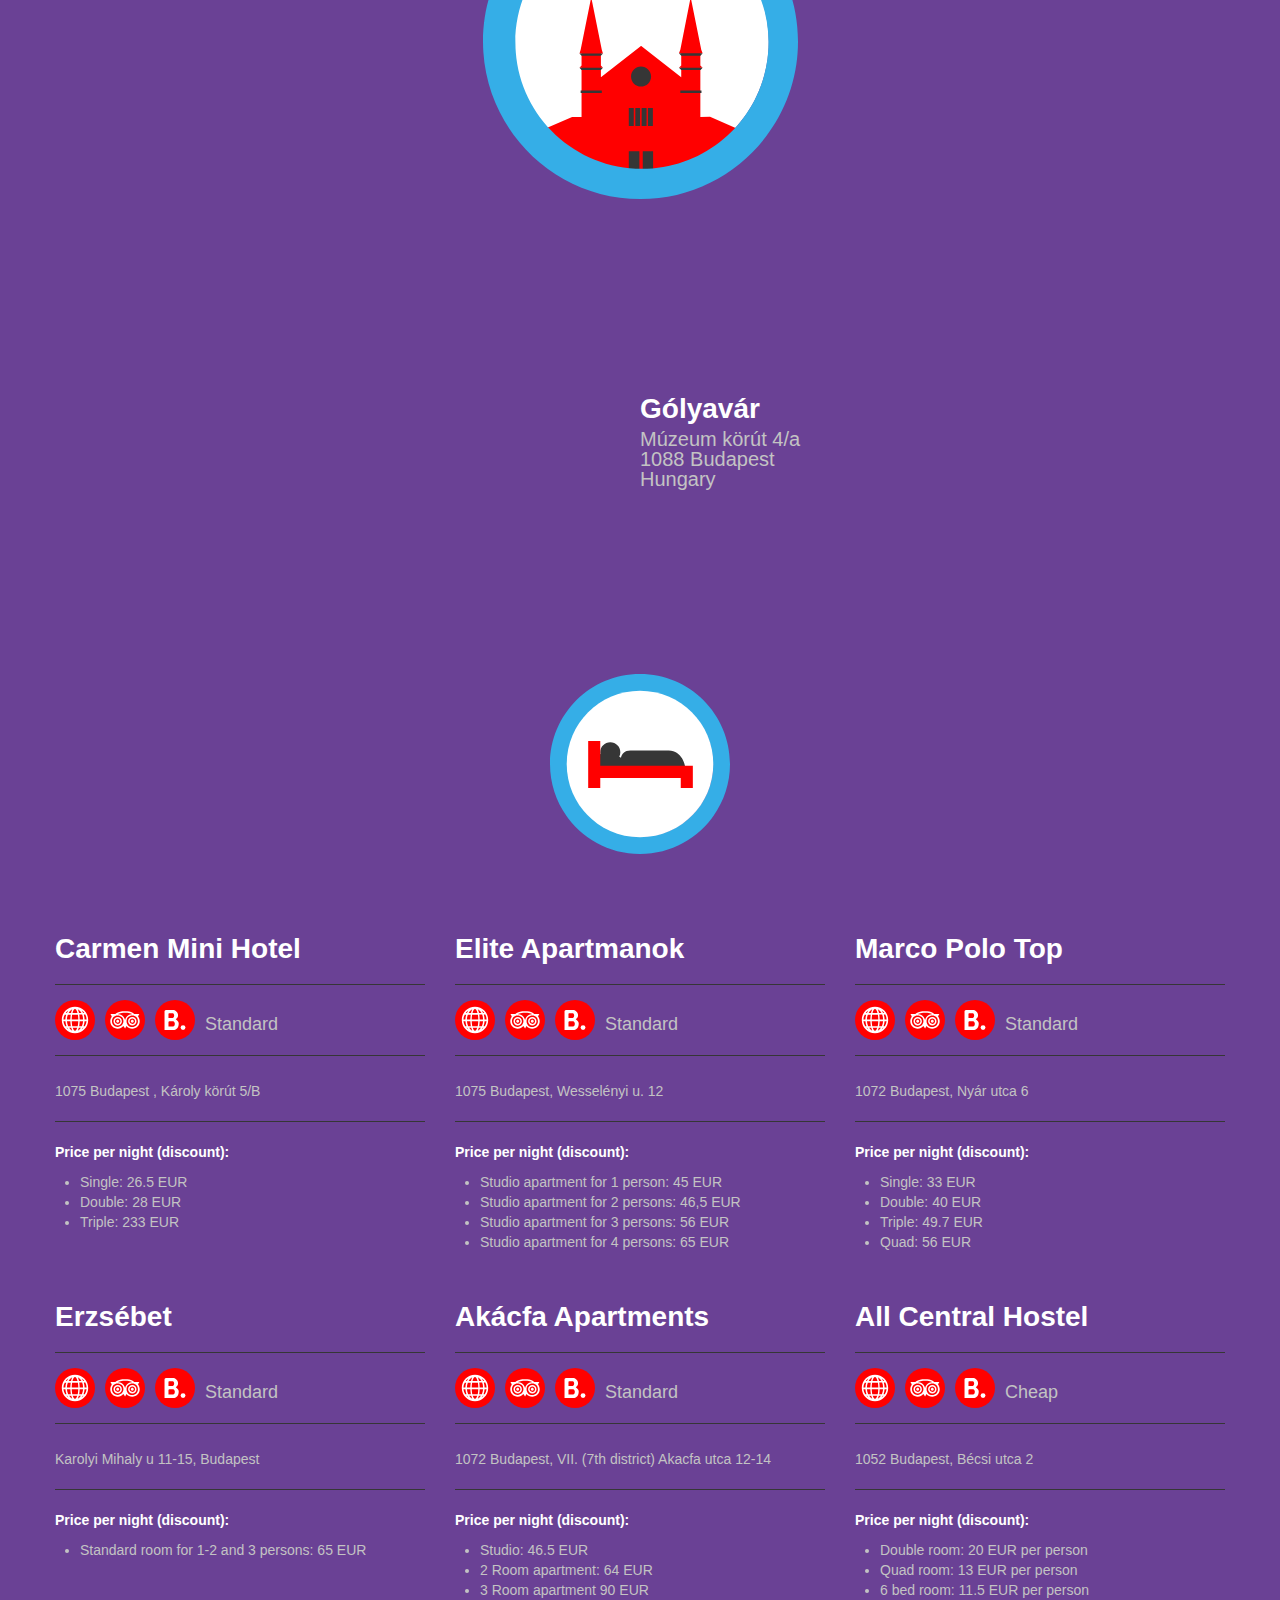
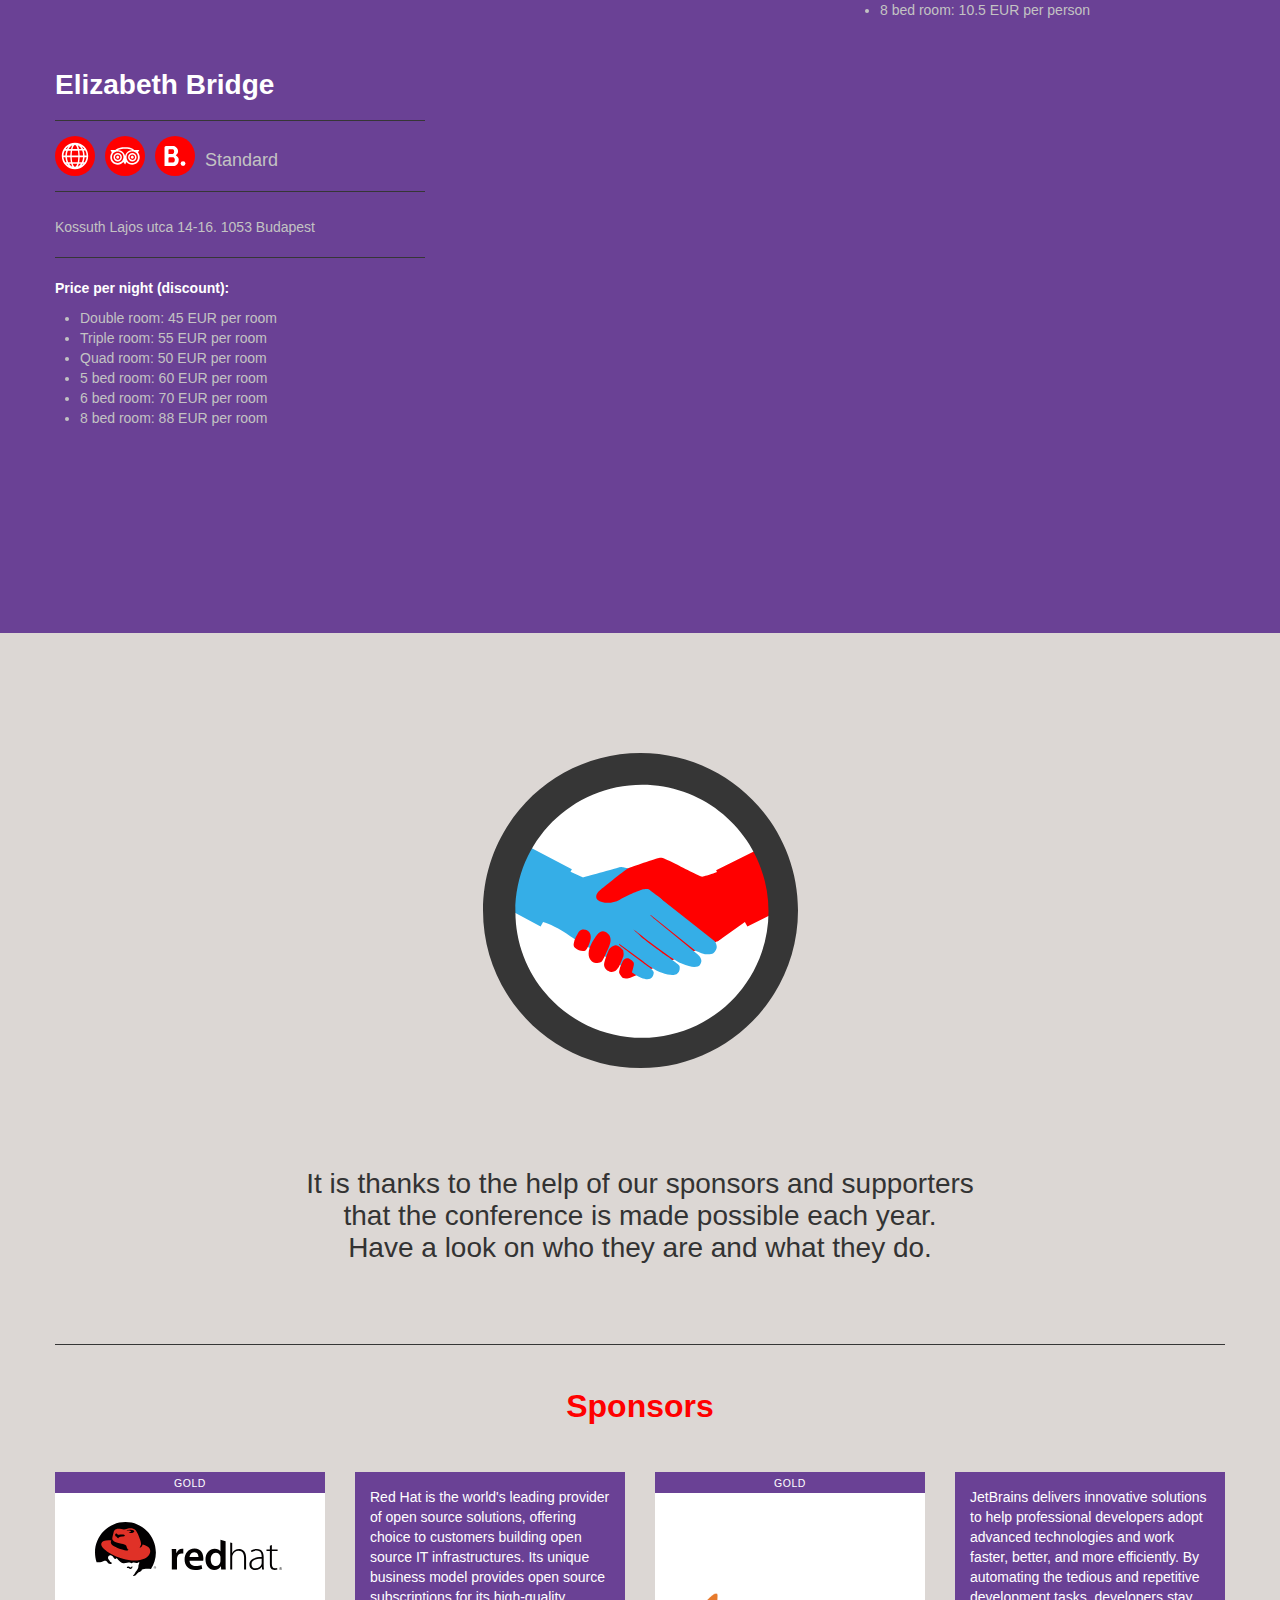
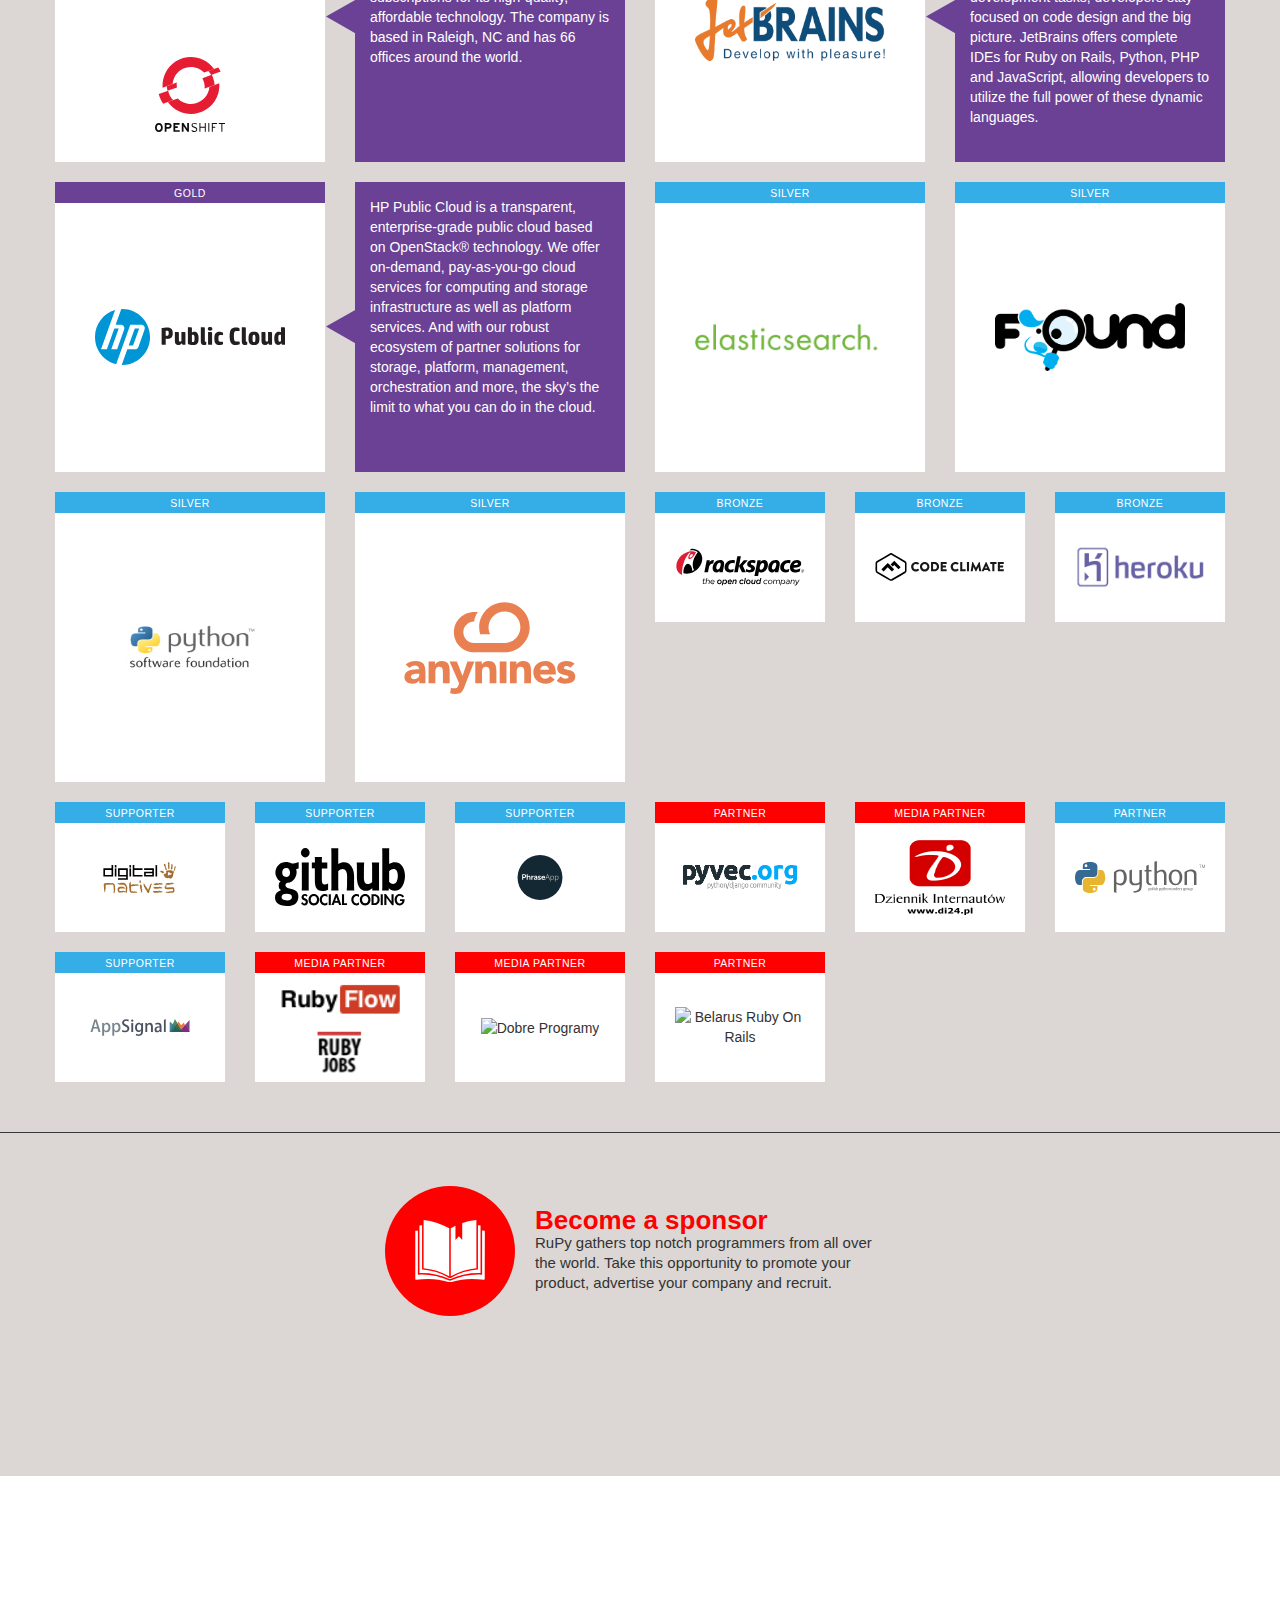
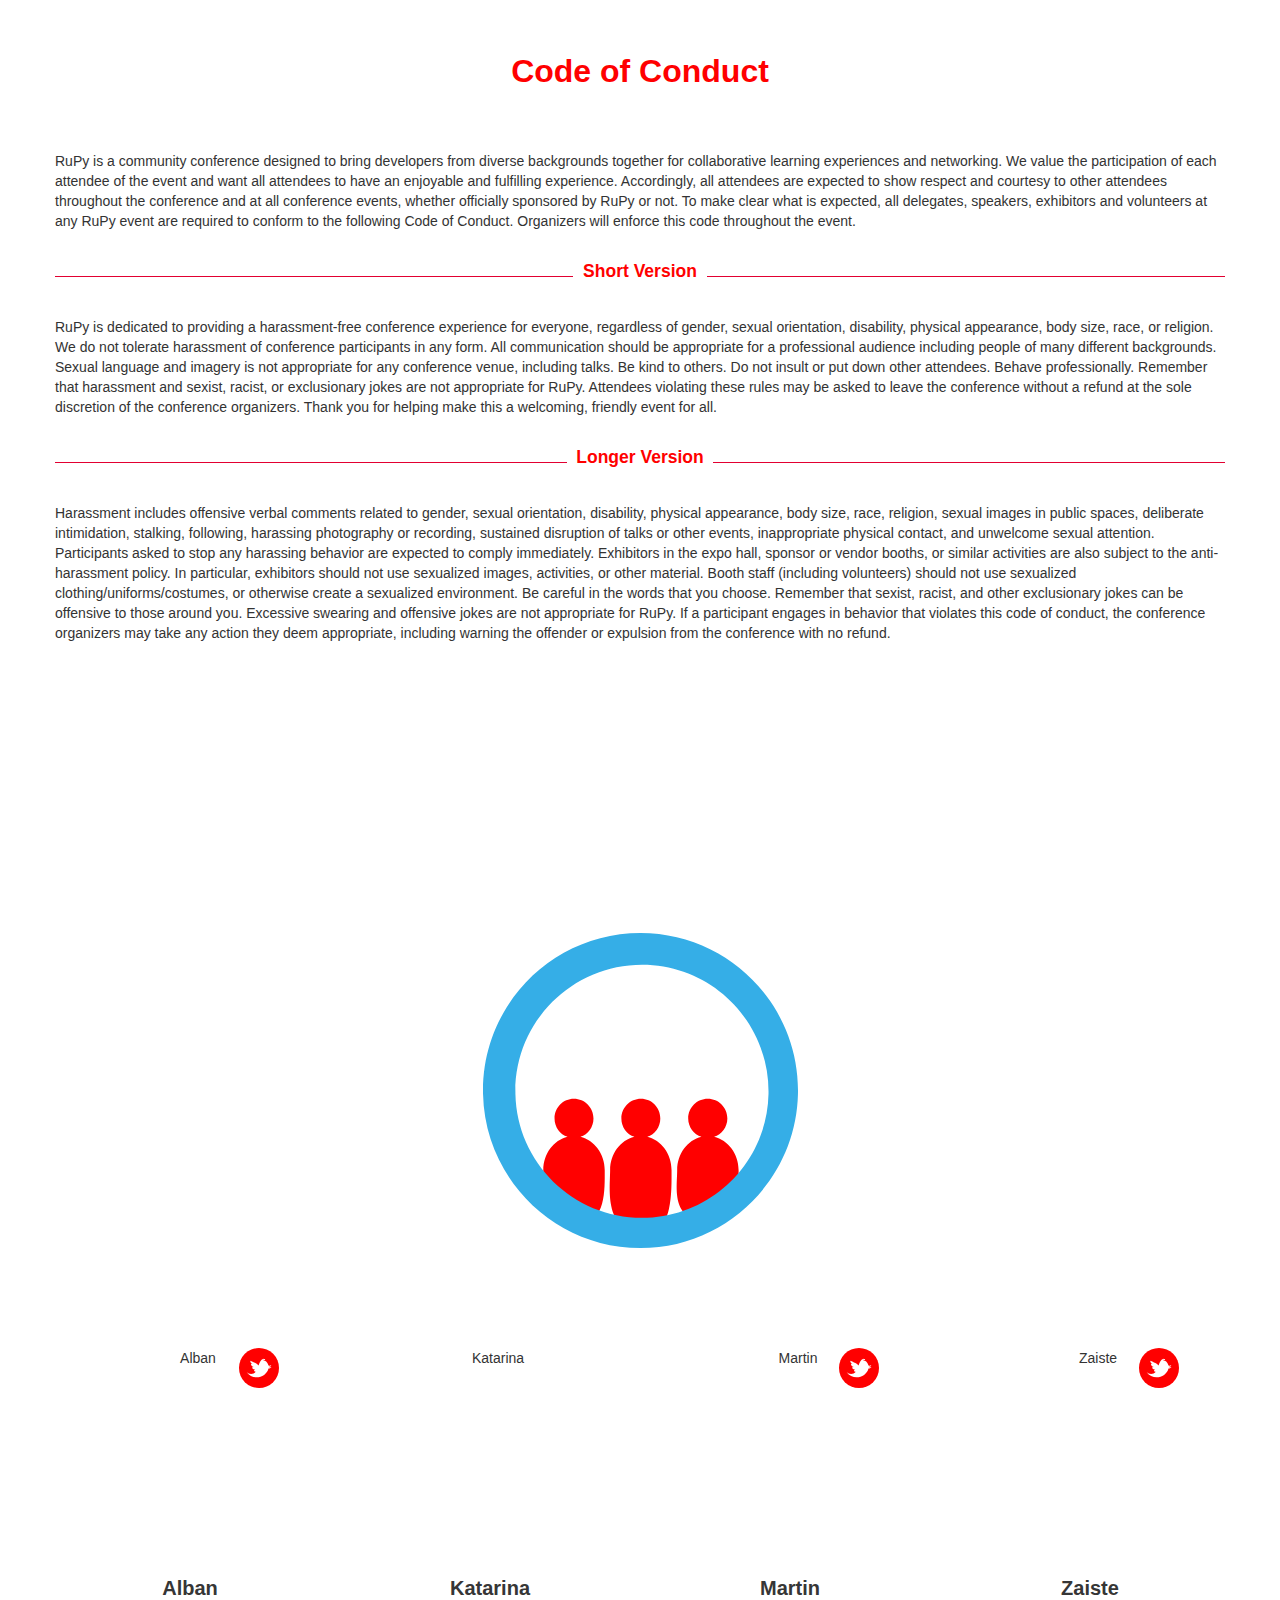
==== commit e25d1bed: "add no-padding-bottom element" ====
--- a/index.html
+++ b/index.html
@@ -1296,7 +1296,7 @@
         </div>
       </div>
 
-      <div class="container">
+      <div class="container no-padding-bottom">
         <h3 class="icon-heading accomodation">Accomodation</h3>
 
         <div class="row">
--- a/stylesheets/main.css
+++ b/stylesheets/main.css
@@ -656,6 +656,10 @@
 #venue .container ~ .container {
   top: 475px;
   padding-bottom: 475px;
+}
+
+#venue .container ~ .no-padding-bottom {
+  padding-bottom: 0px;
 }
 
 #venue h3.icon-heading:not(:first-of-type) {
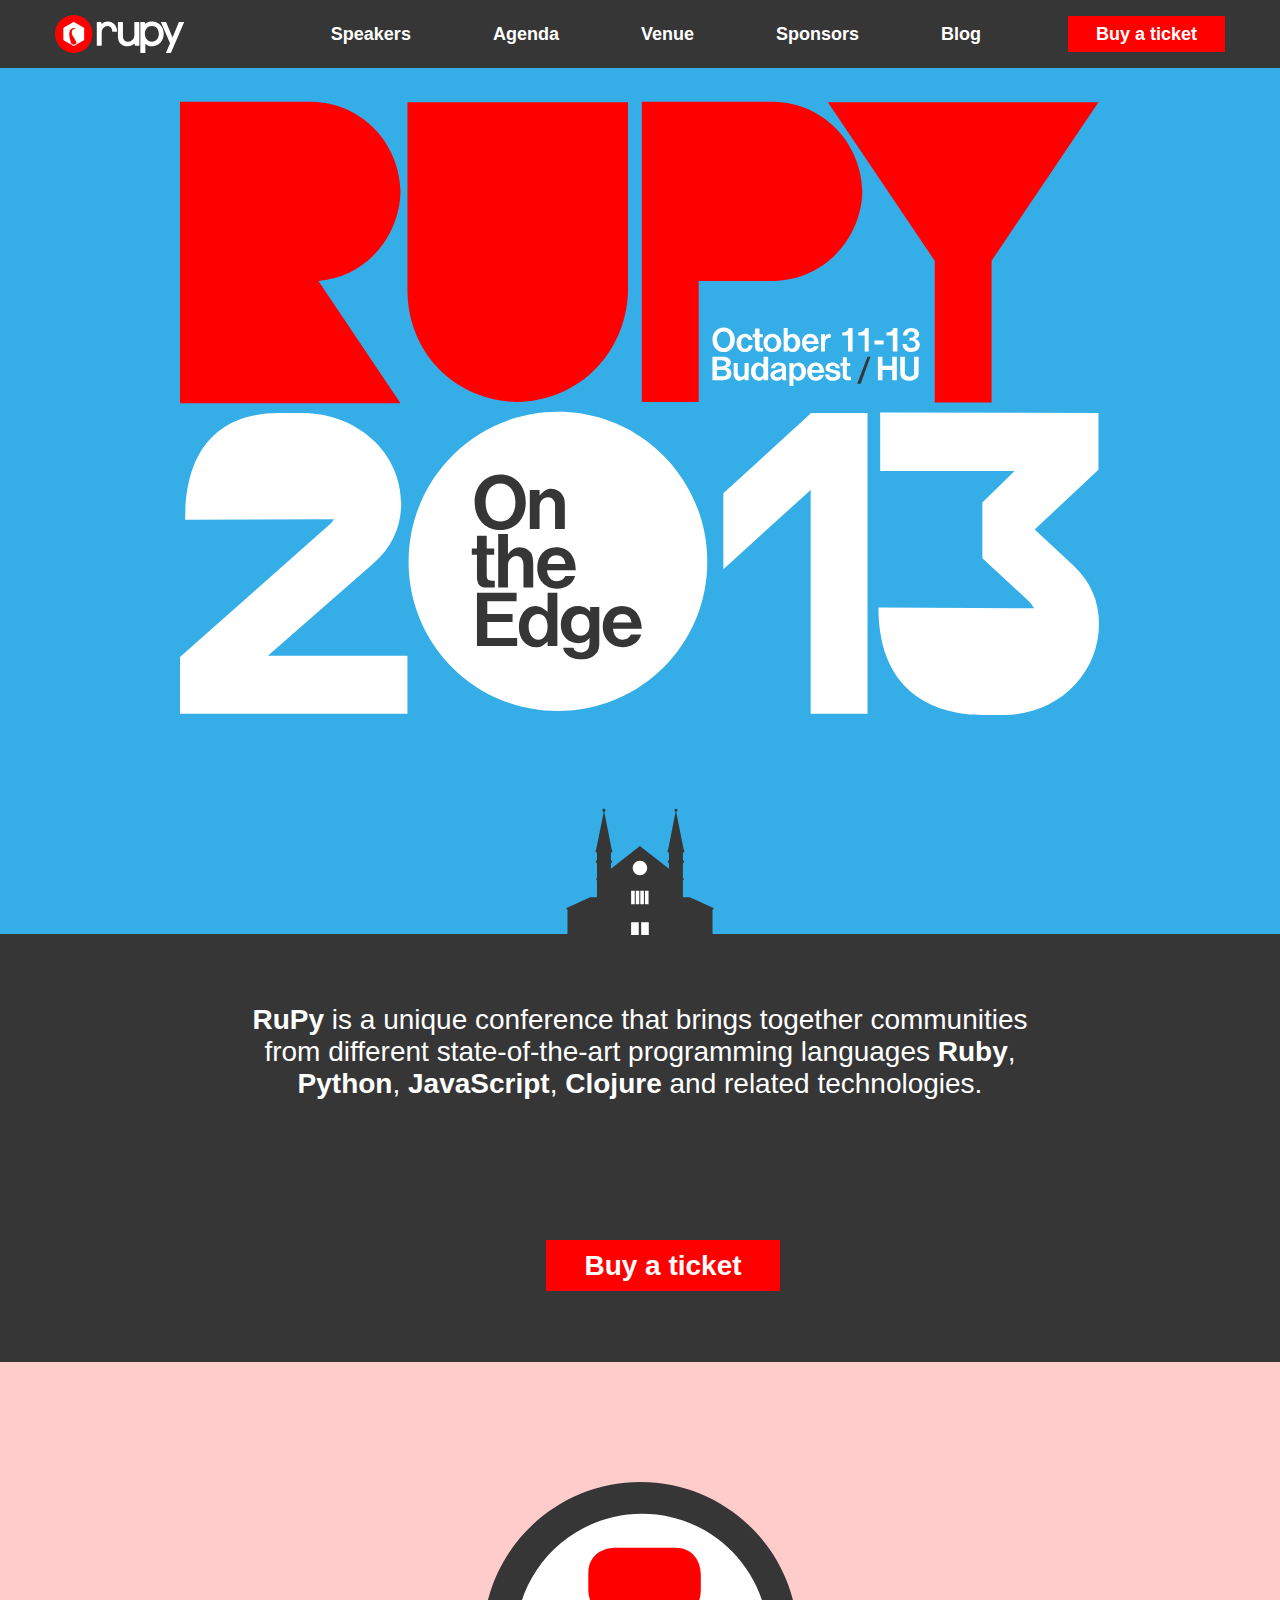
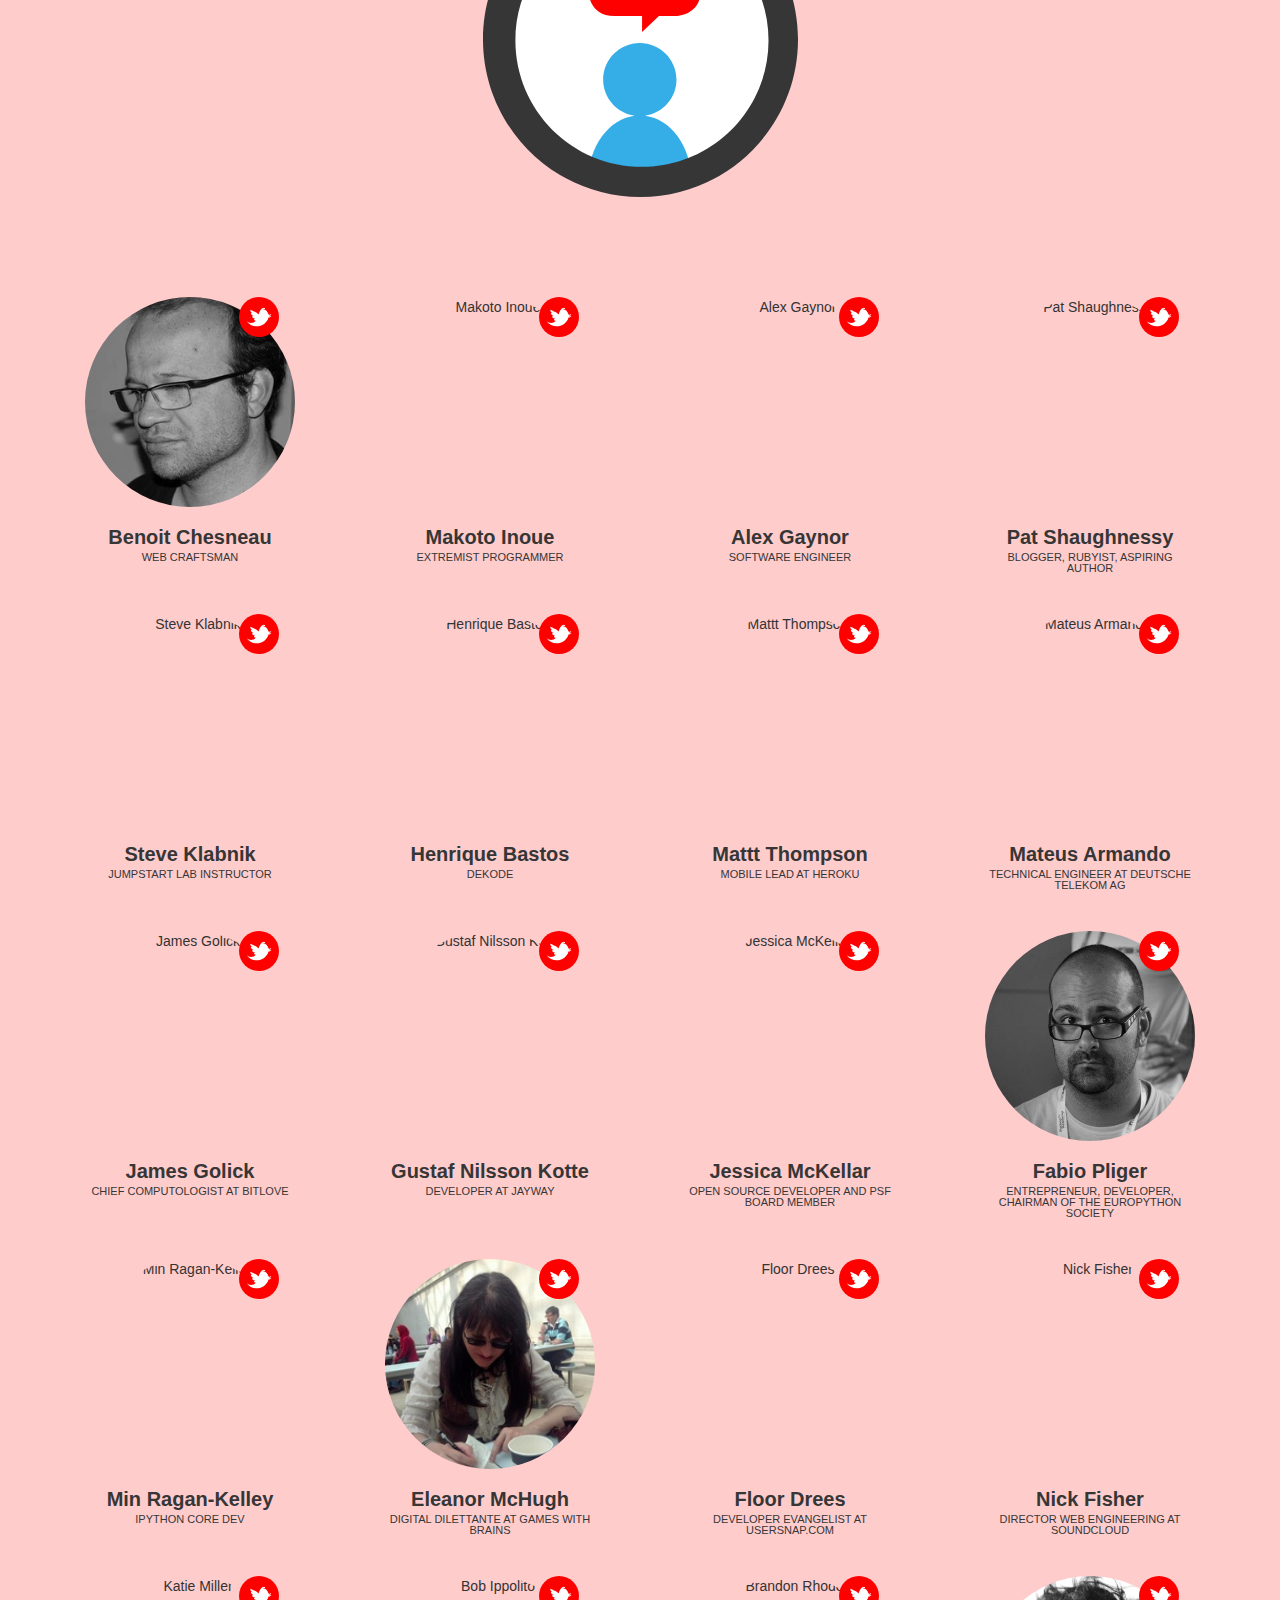
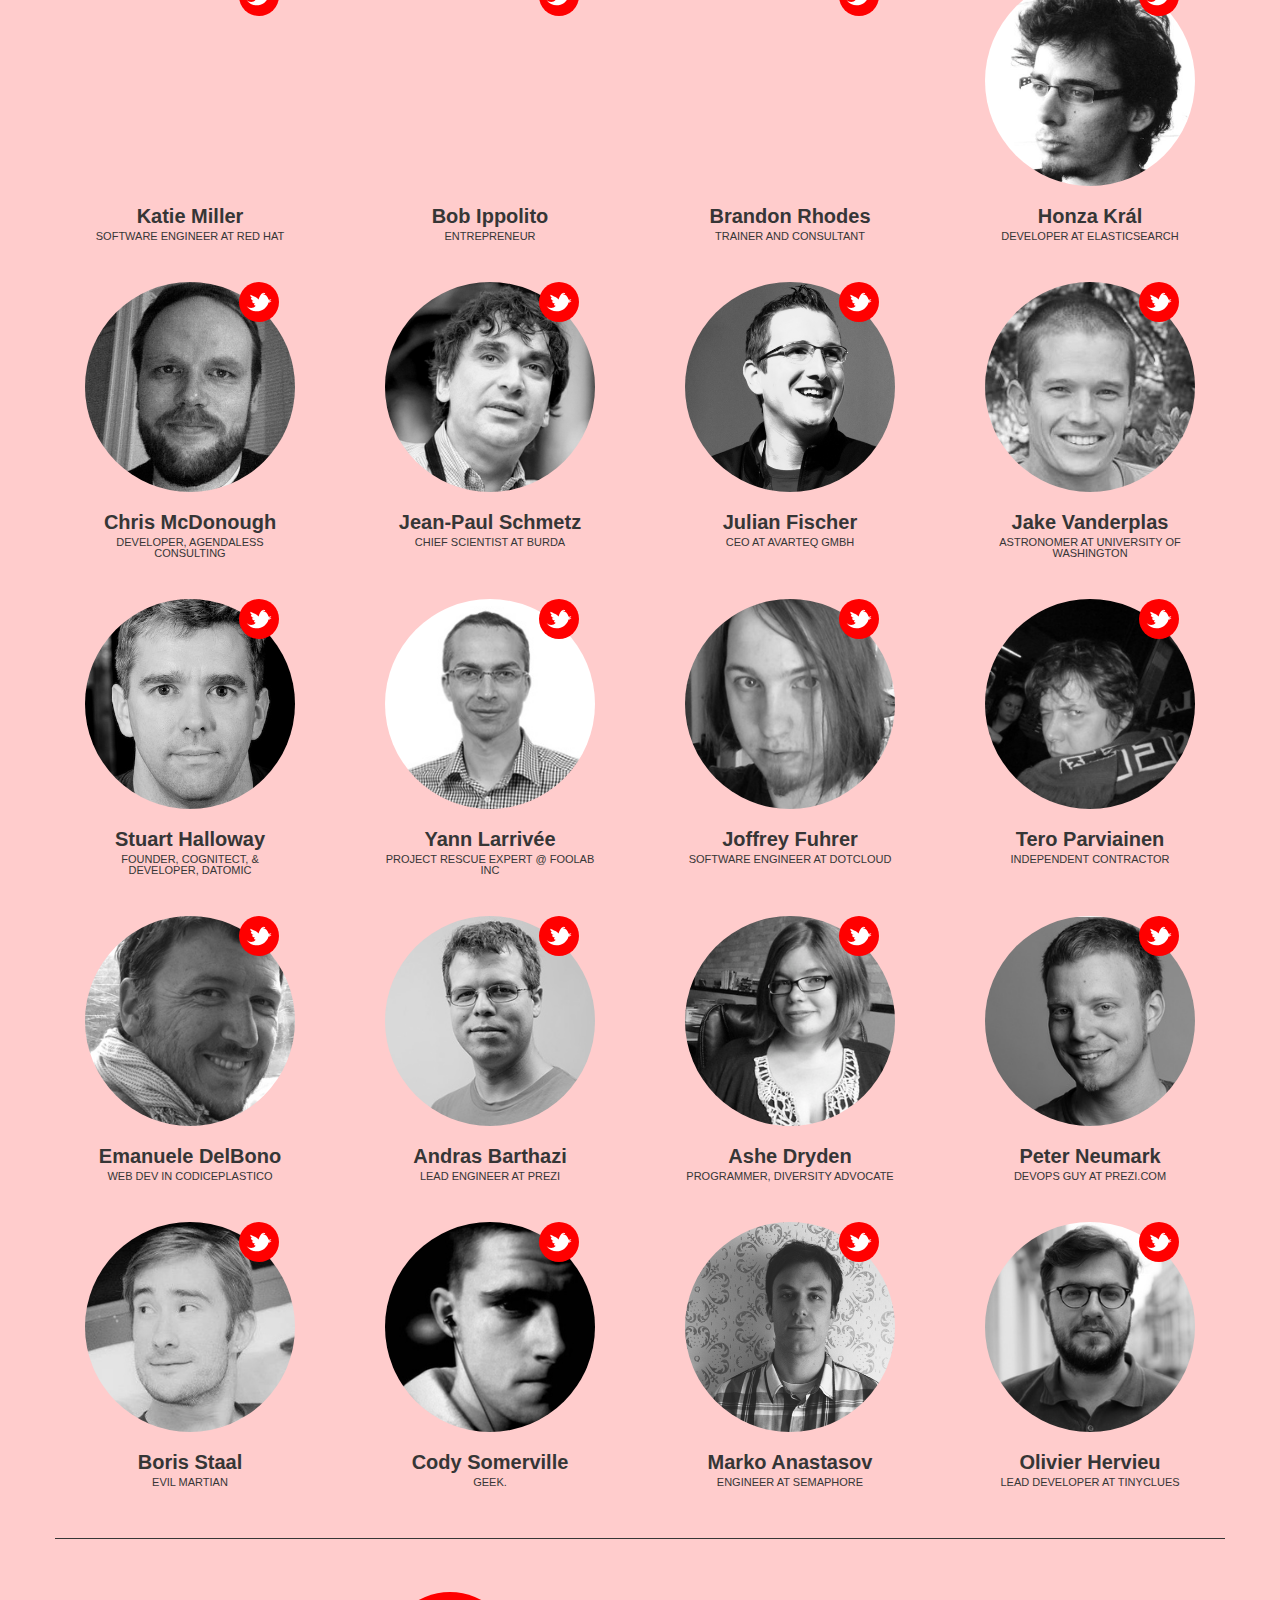
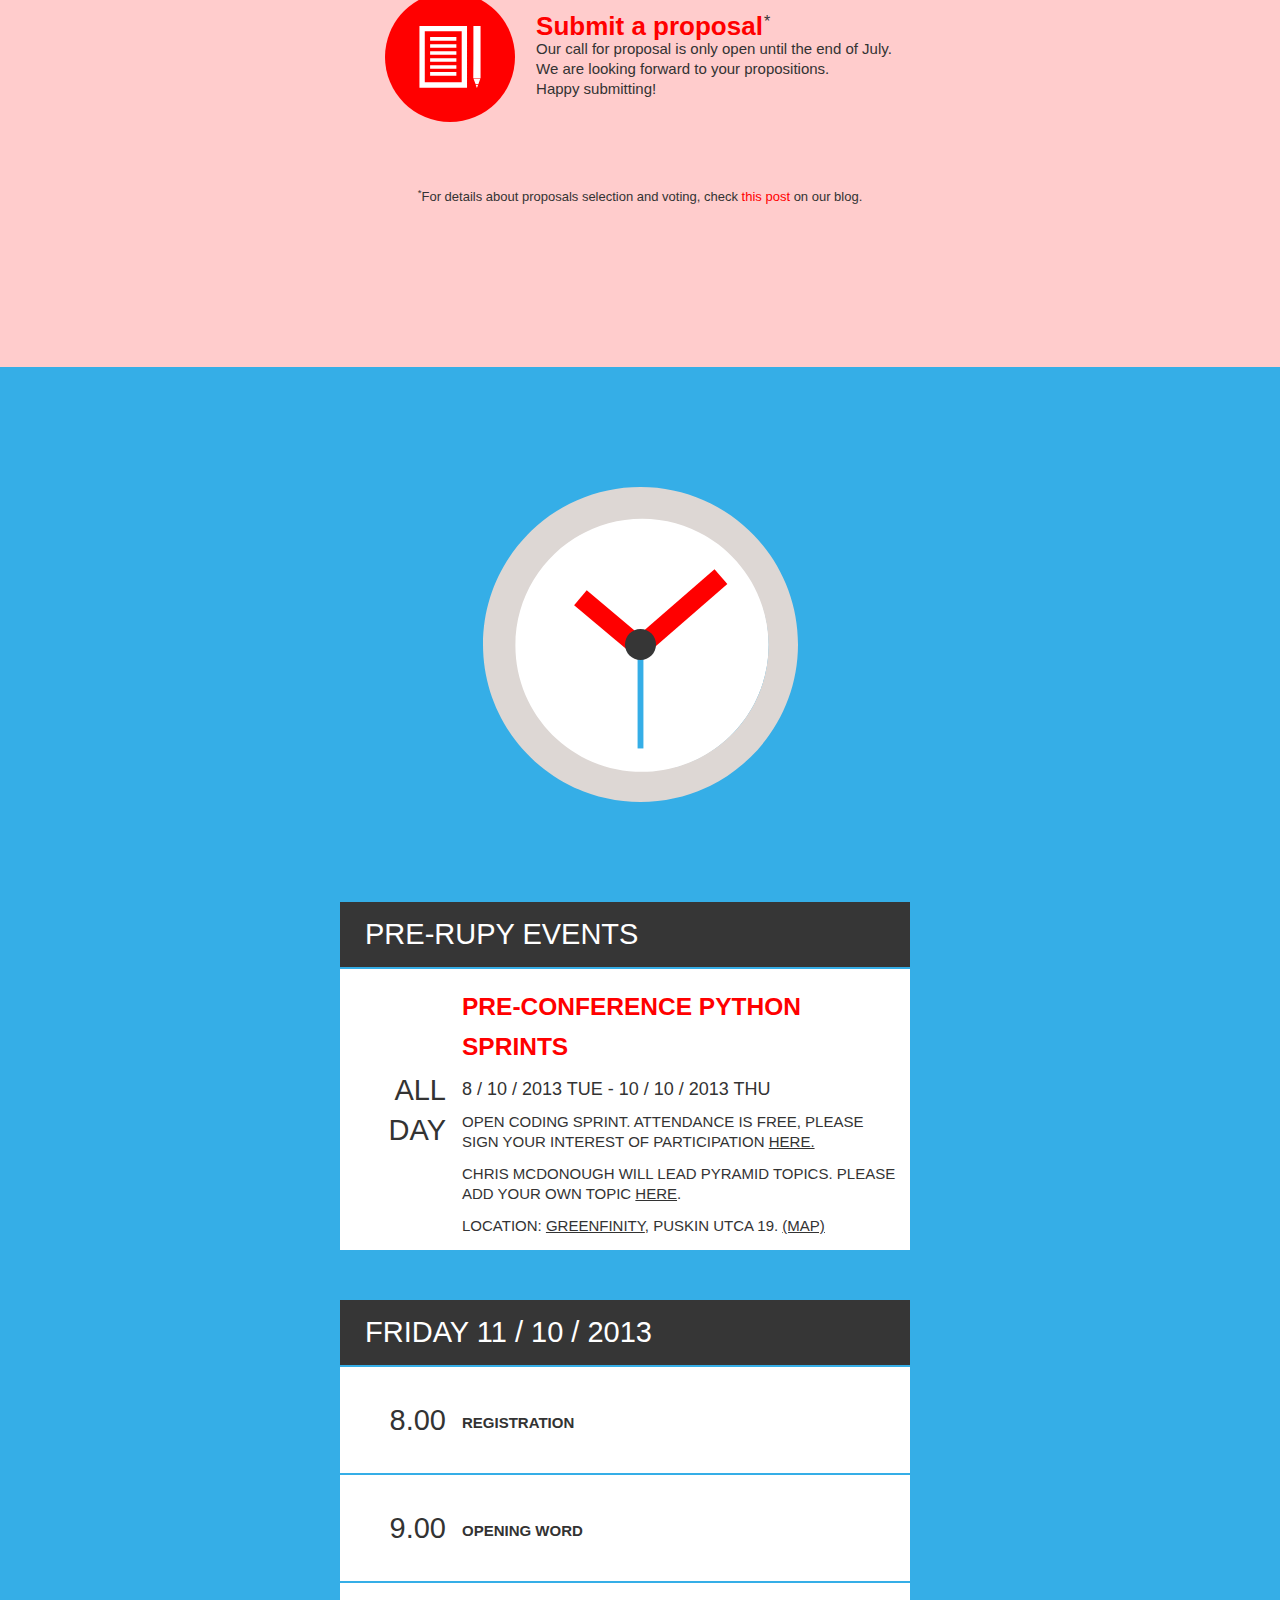
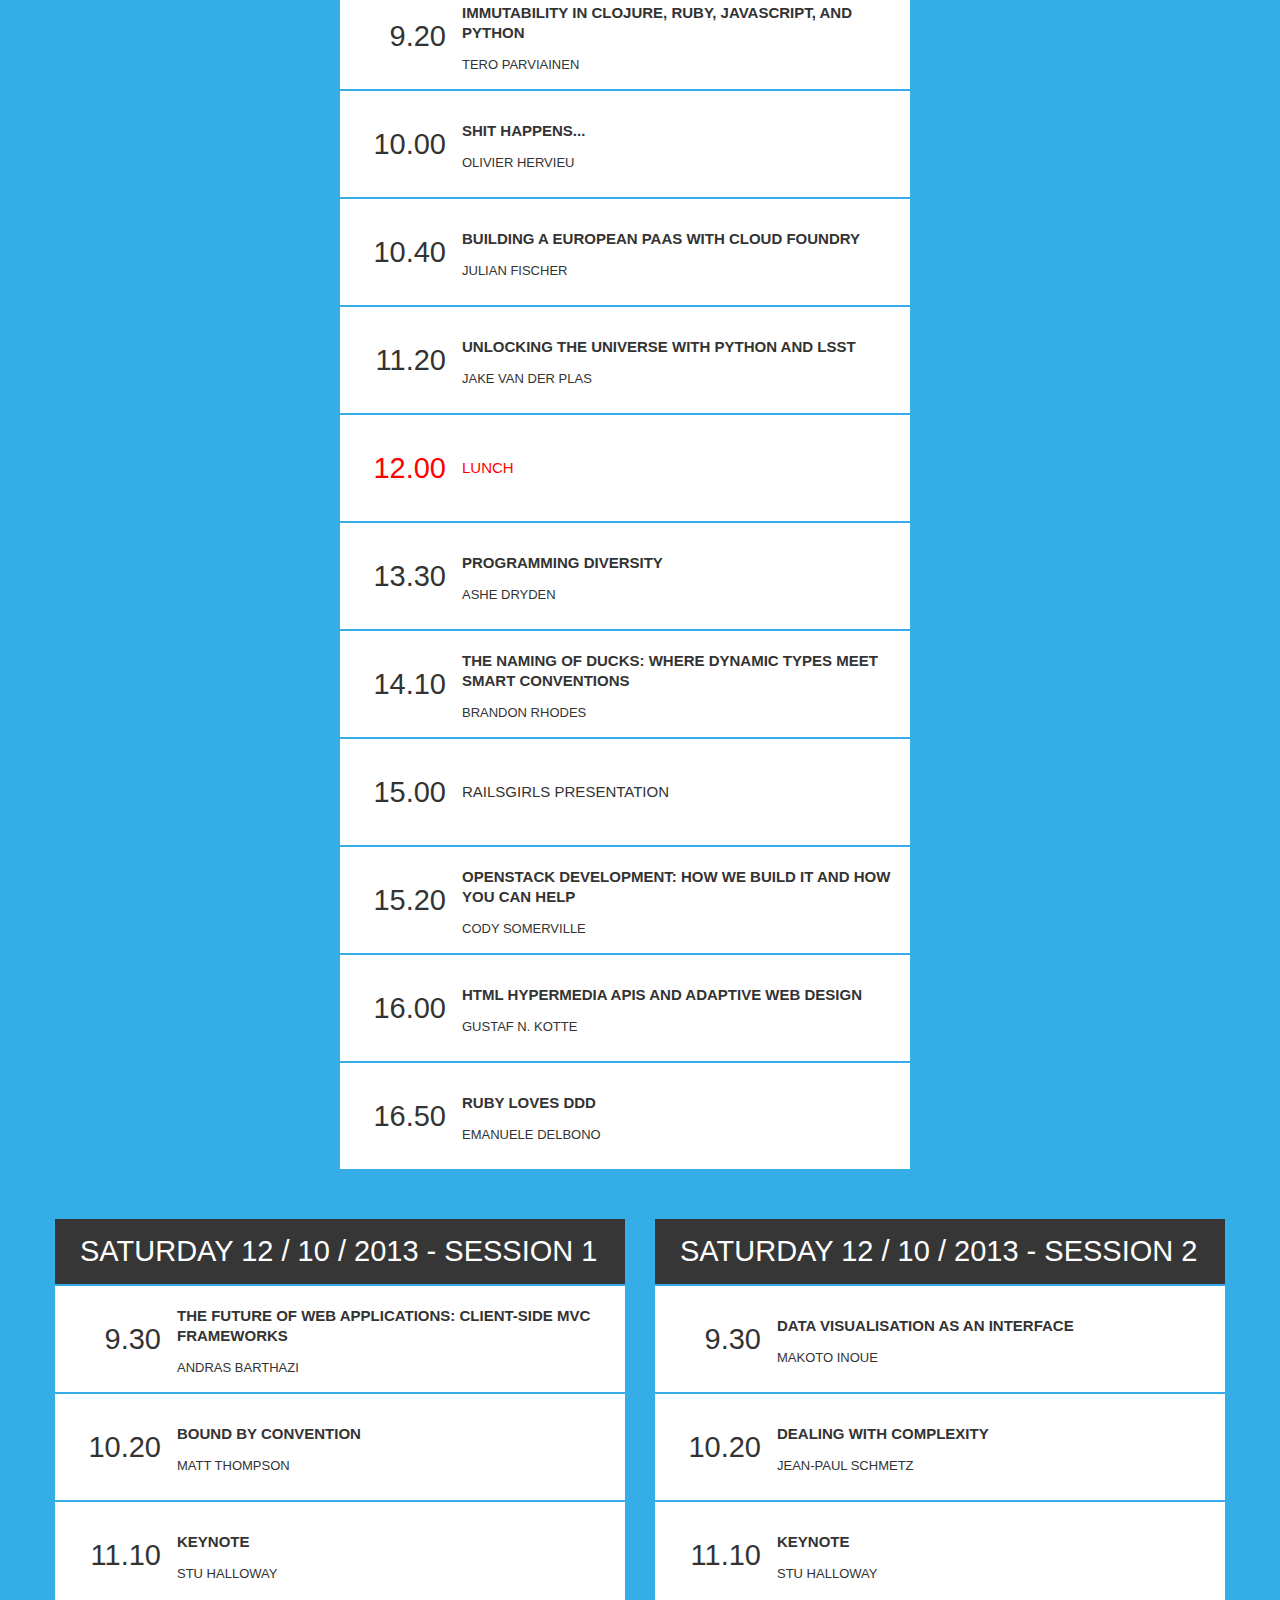
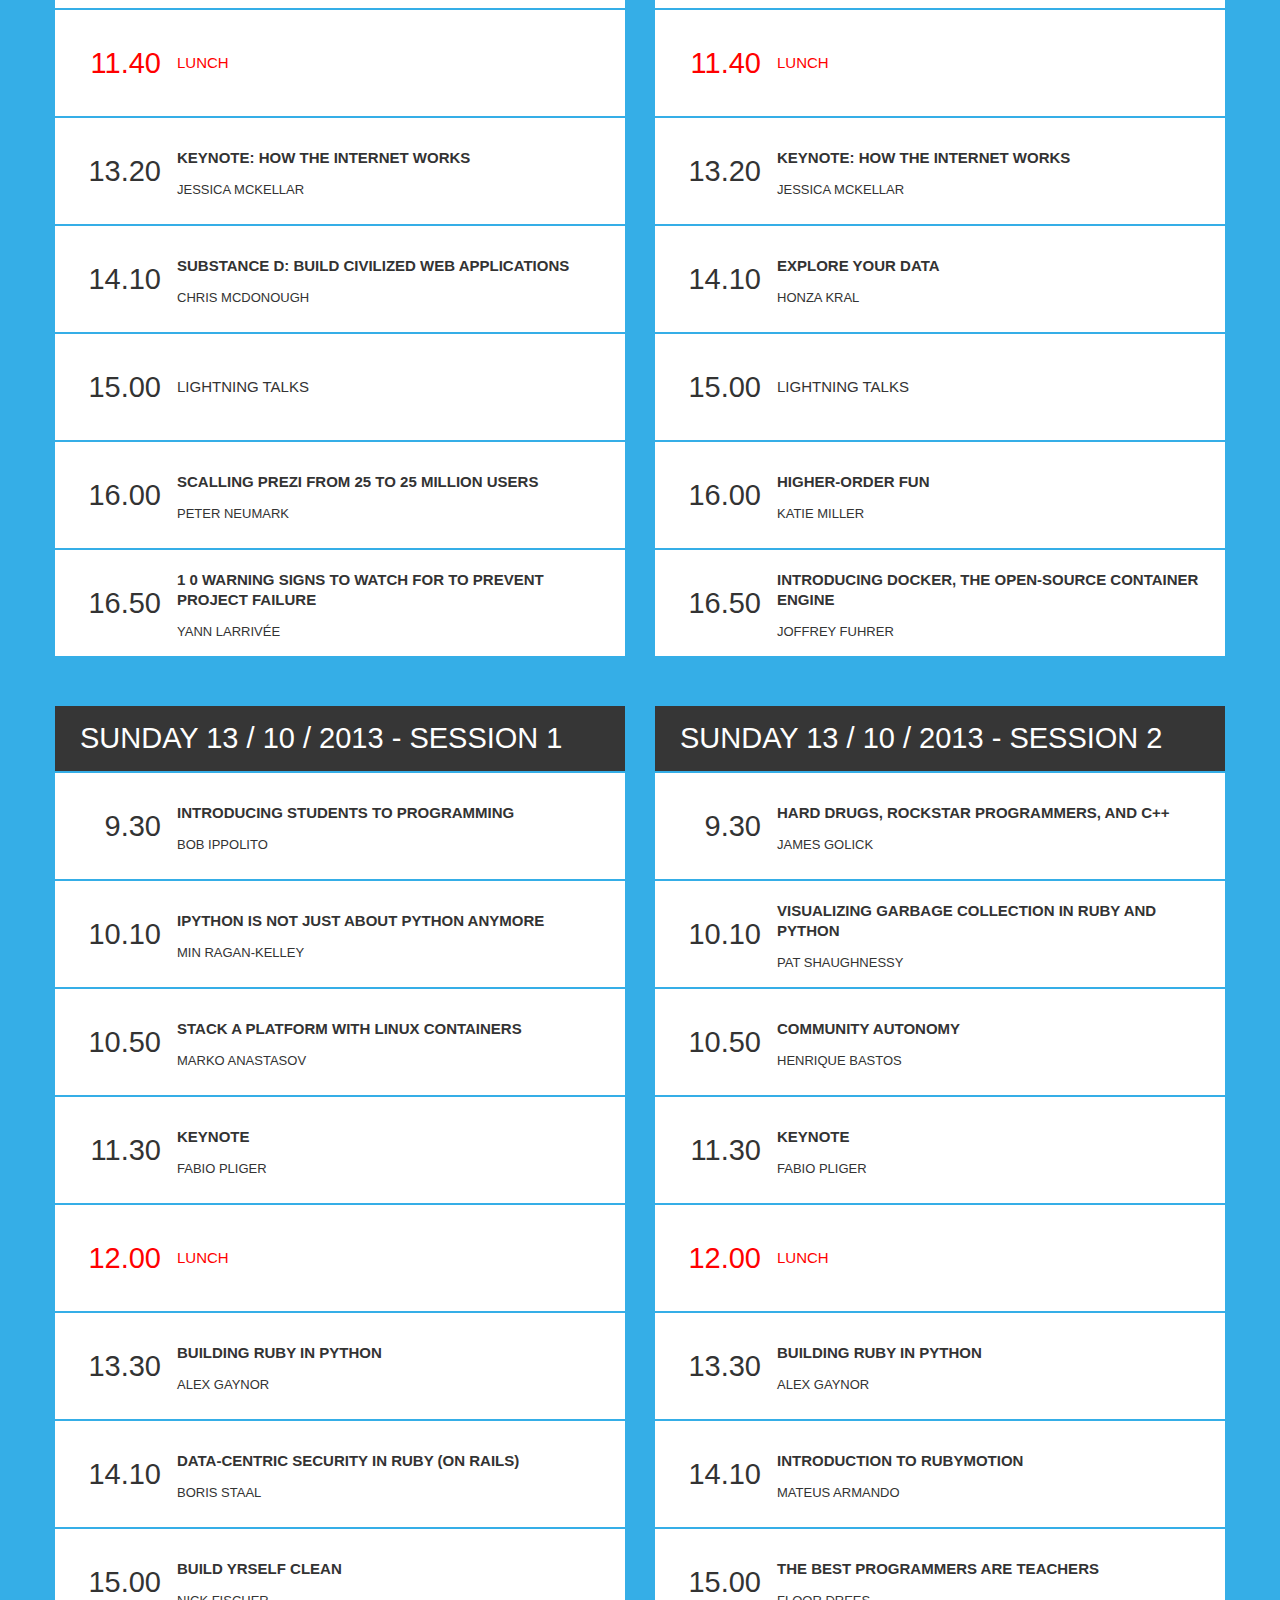
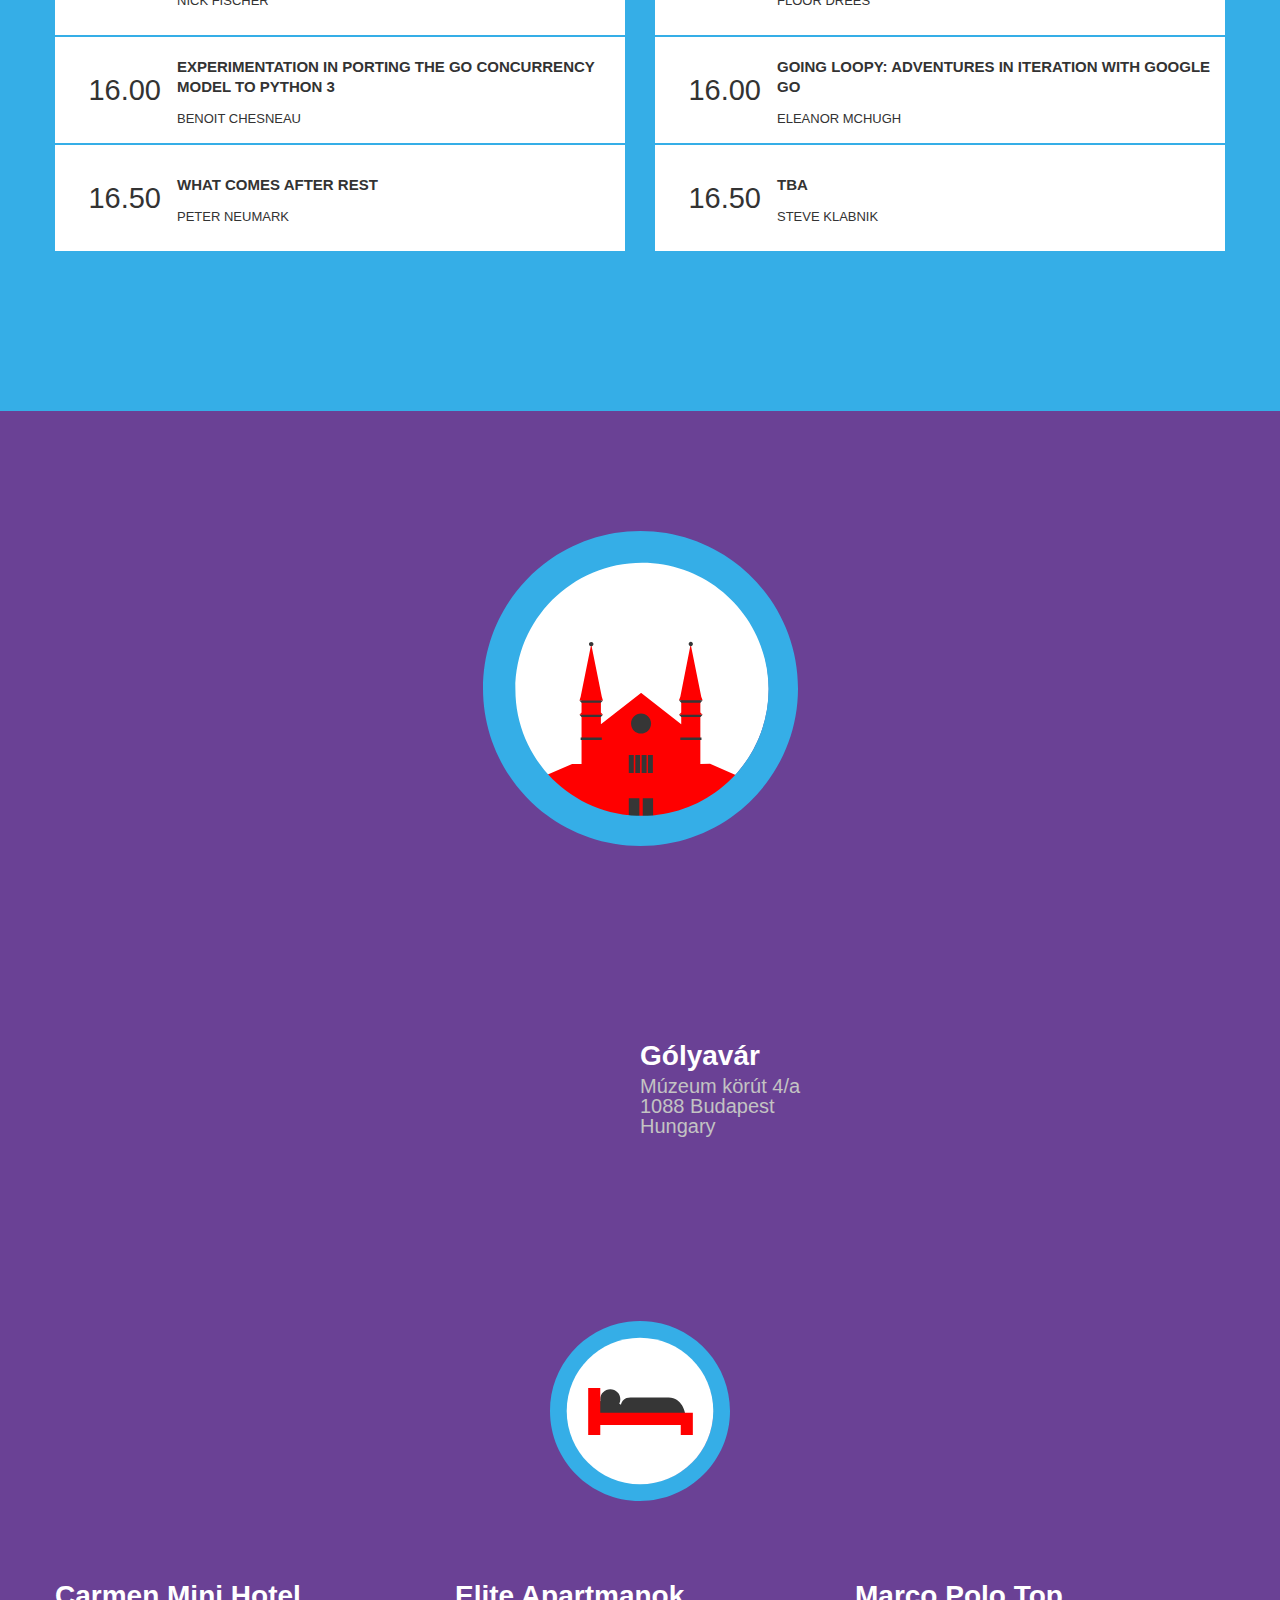
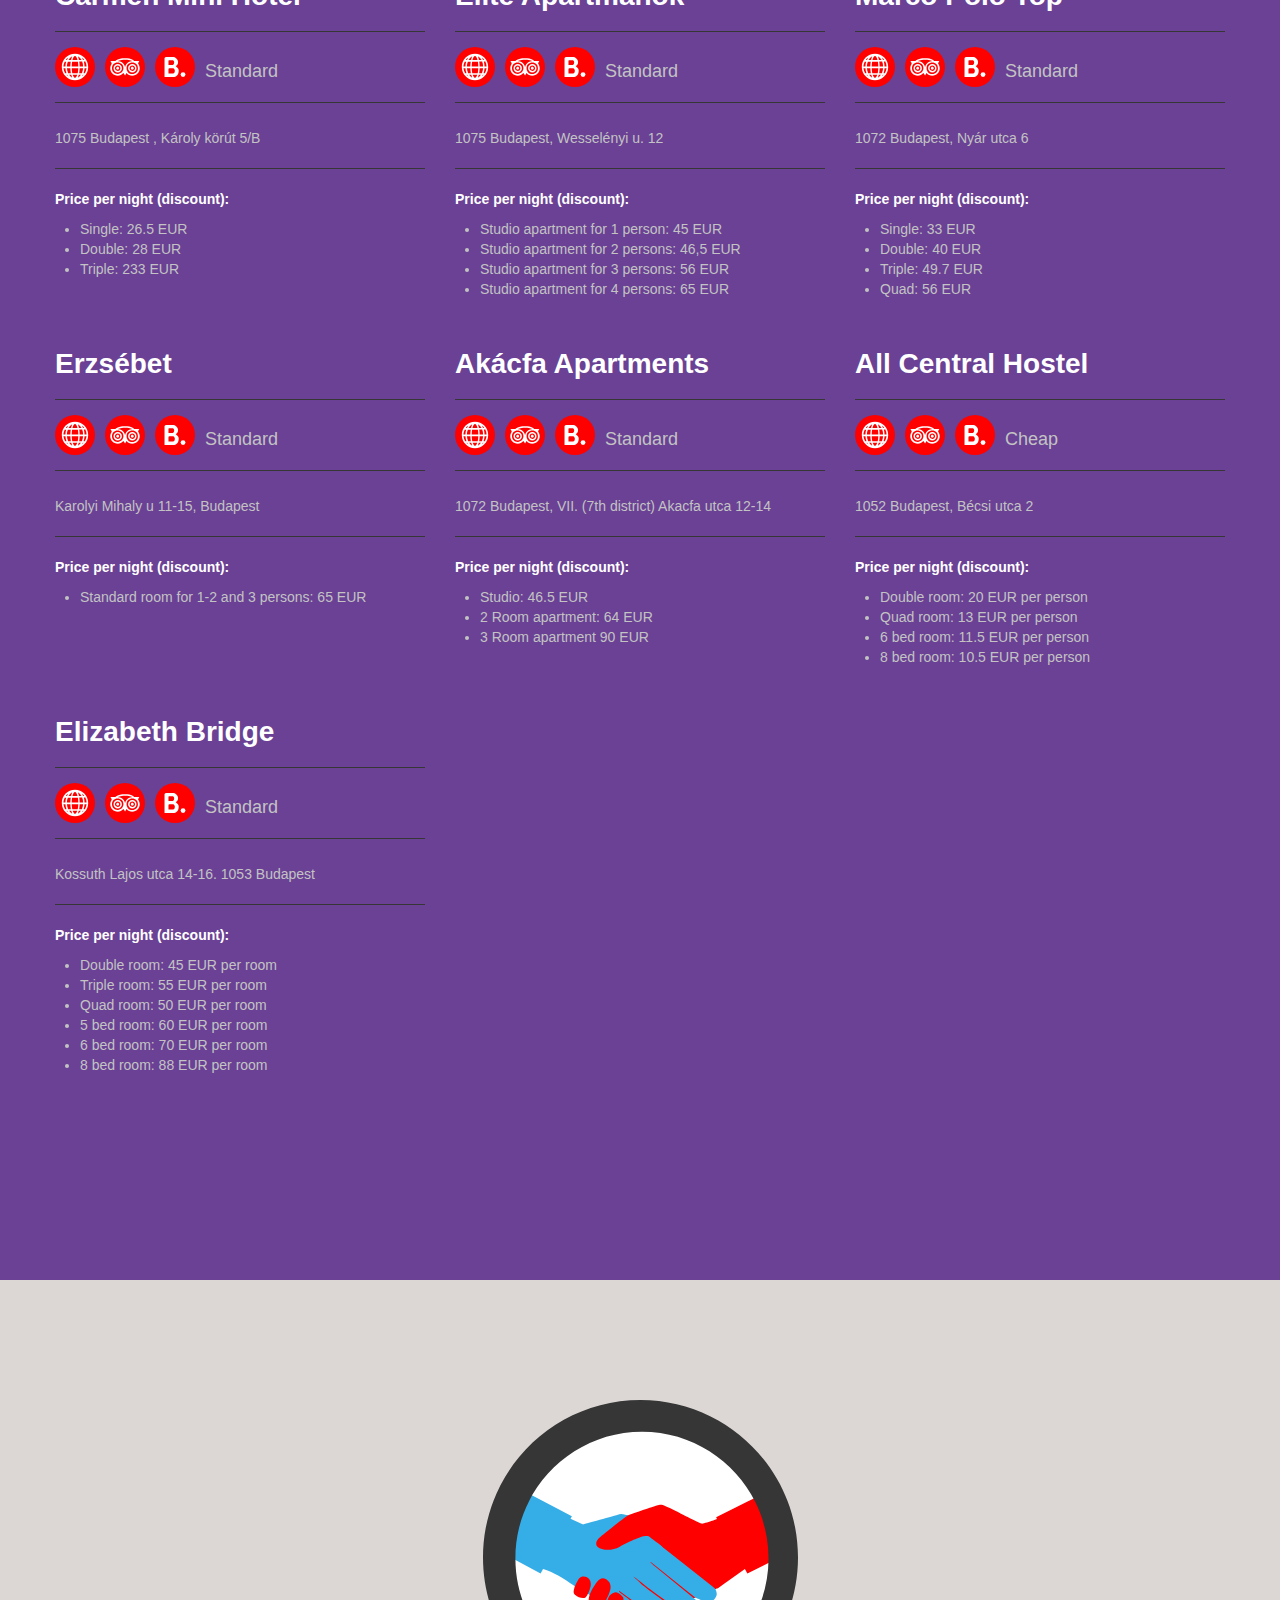
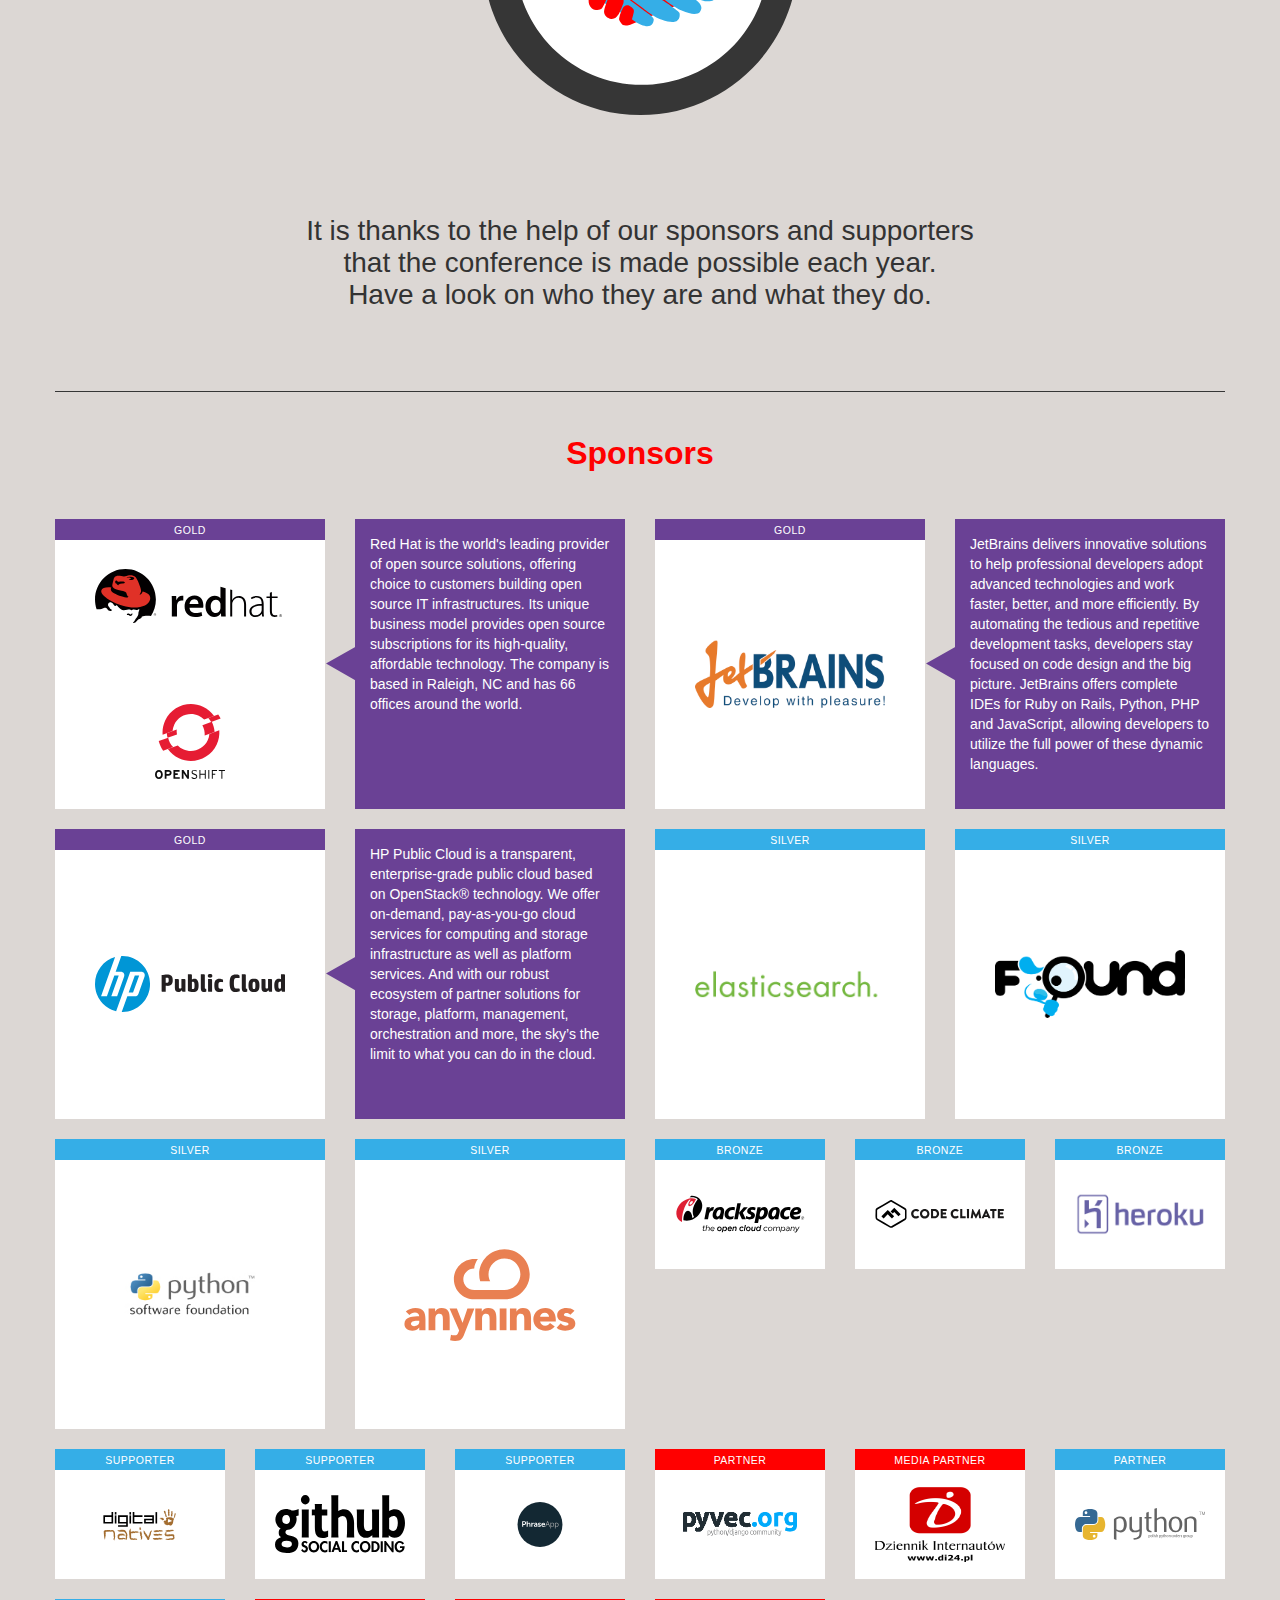
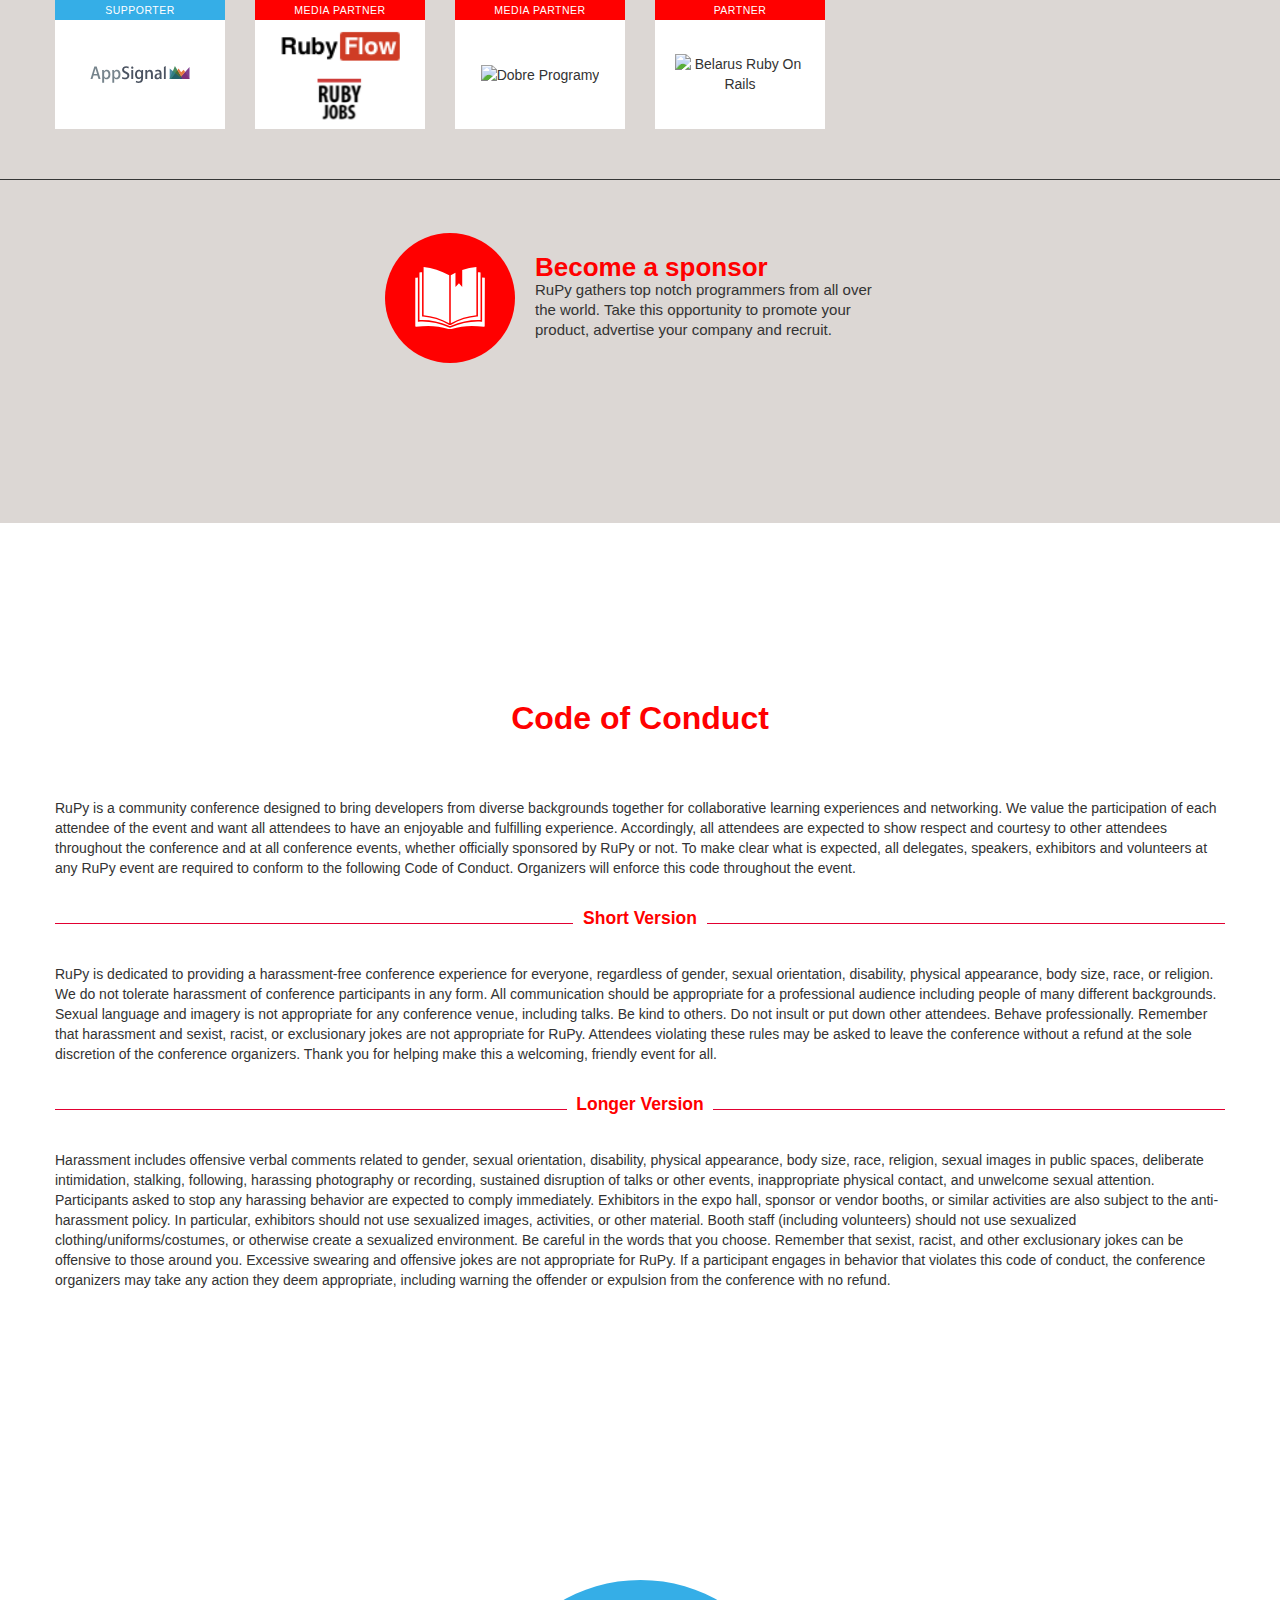
==== commit b26fa204: "Merge 9121436a9a794803b57f2cd7ce90715e47a2109a into 91363641d2eb0c2c277cf1fc9cfe18629fecb1a7" ====
--- a/index.html
+++ b/index.html
@@ -897,7 +897,7 @@
                   <td>13.20</td>
                   <td colspan="2">
                     <p>
-                    Keynote
+                    Keynote: How the Internet Works
                     </p>
                     <p class="author">
                     Jessica McKellar
@@ -993,7 +993,7 @@
                   <td>13.20</td>
                   <td>
                     <p>
-                    Keynote
+                    Keynote: How the Internet Works
                     </p>
                     <p class="author">
                     Jessica McKellar
--- a/stylesheets/main.css
+++ b/stylesheets/main.css
@@ -513,7 +513,10 @@
   background-color: #FFCCCC;
 }
 
-#agenda table tr,
+#agenda table tr {
+  height: 106px;
+}
+
 #agenda table caption {
   height: 65px;
 }
@@ -1133,6 +1136,7 @@
   #faces li {
     height: 250px;
   }
+}
 
 #coc h3 {
     text-align: center;
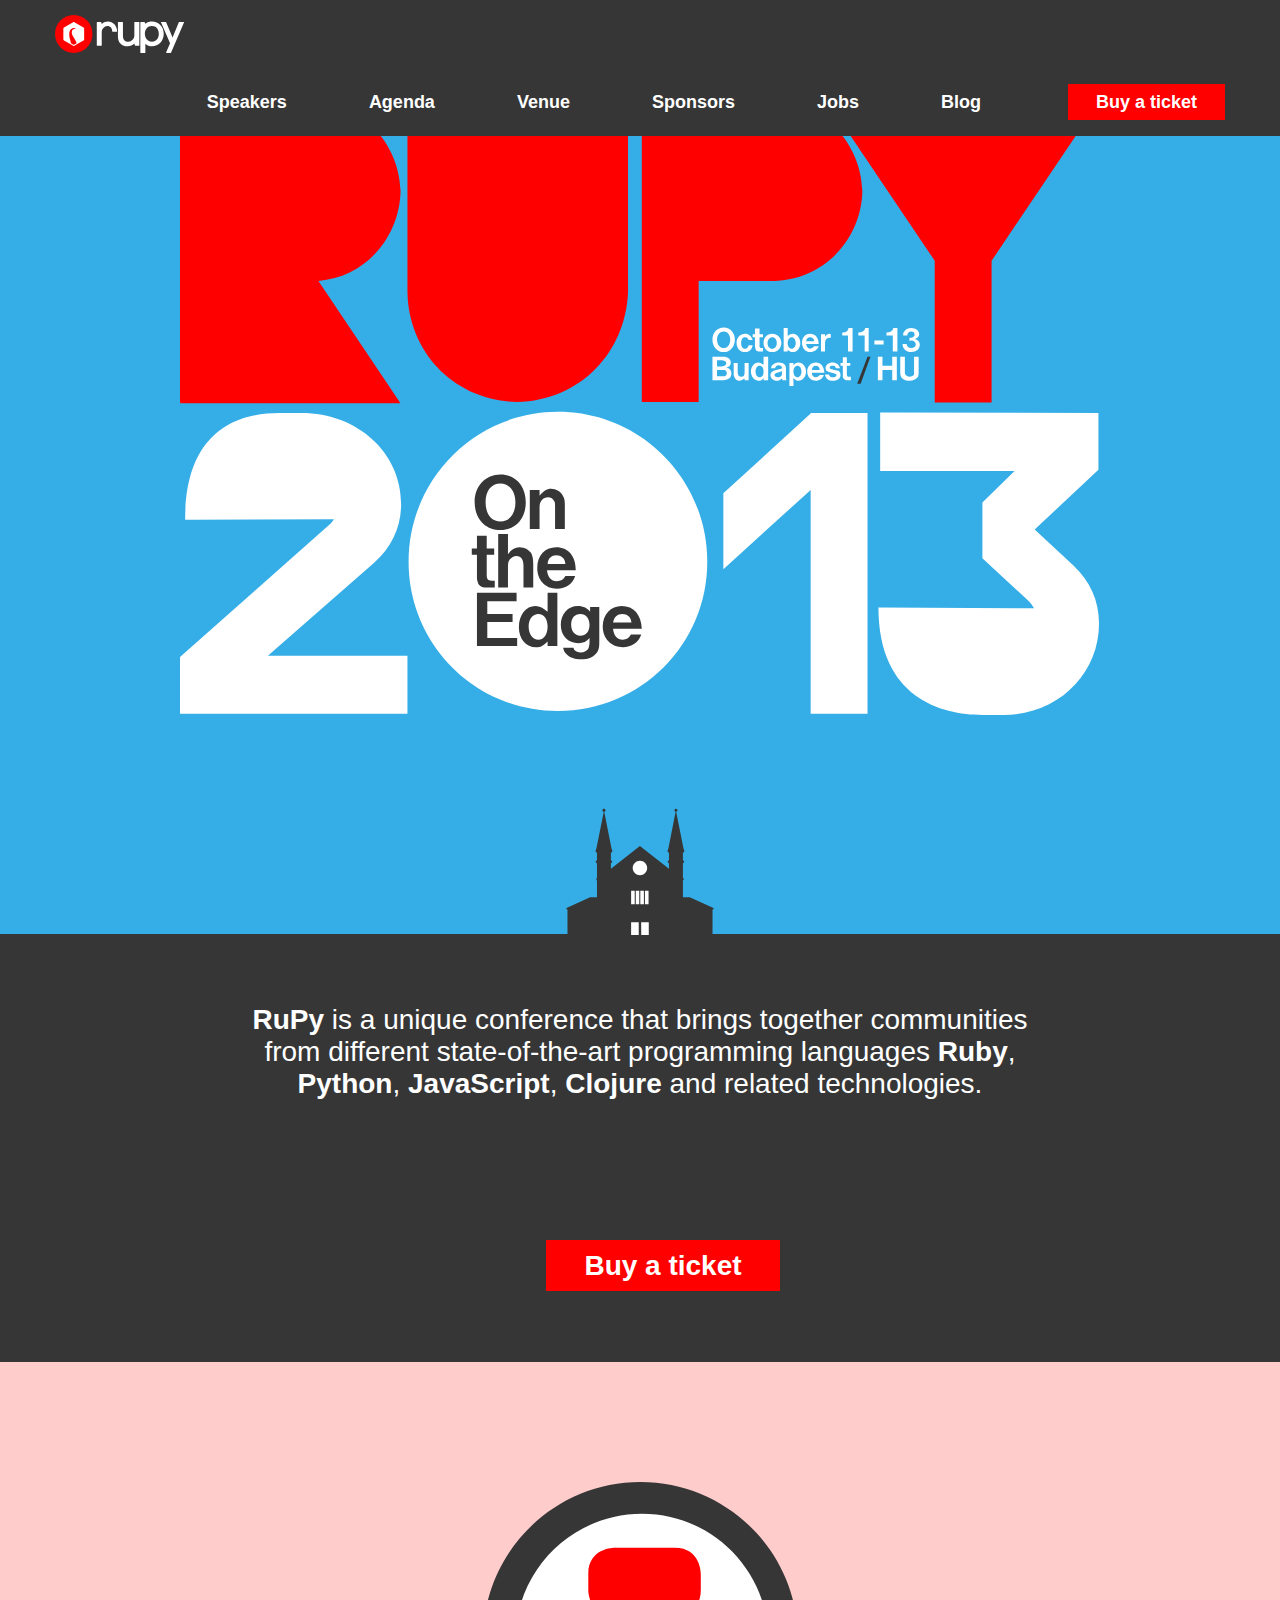
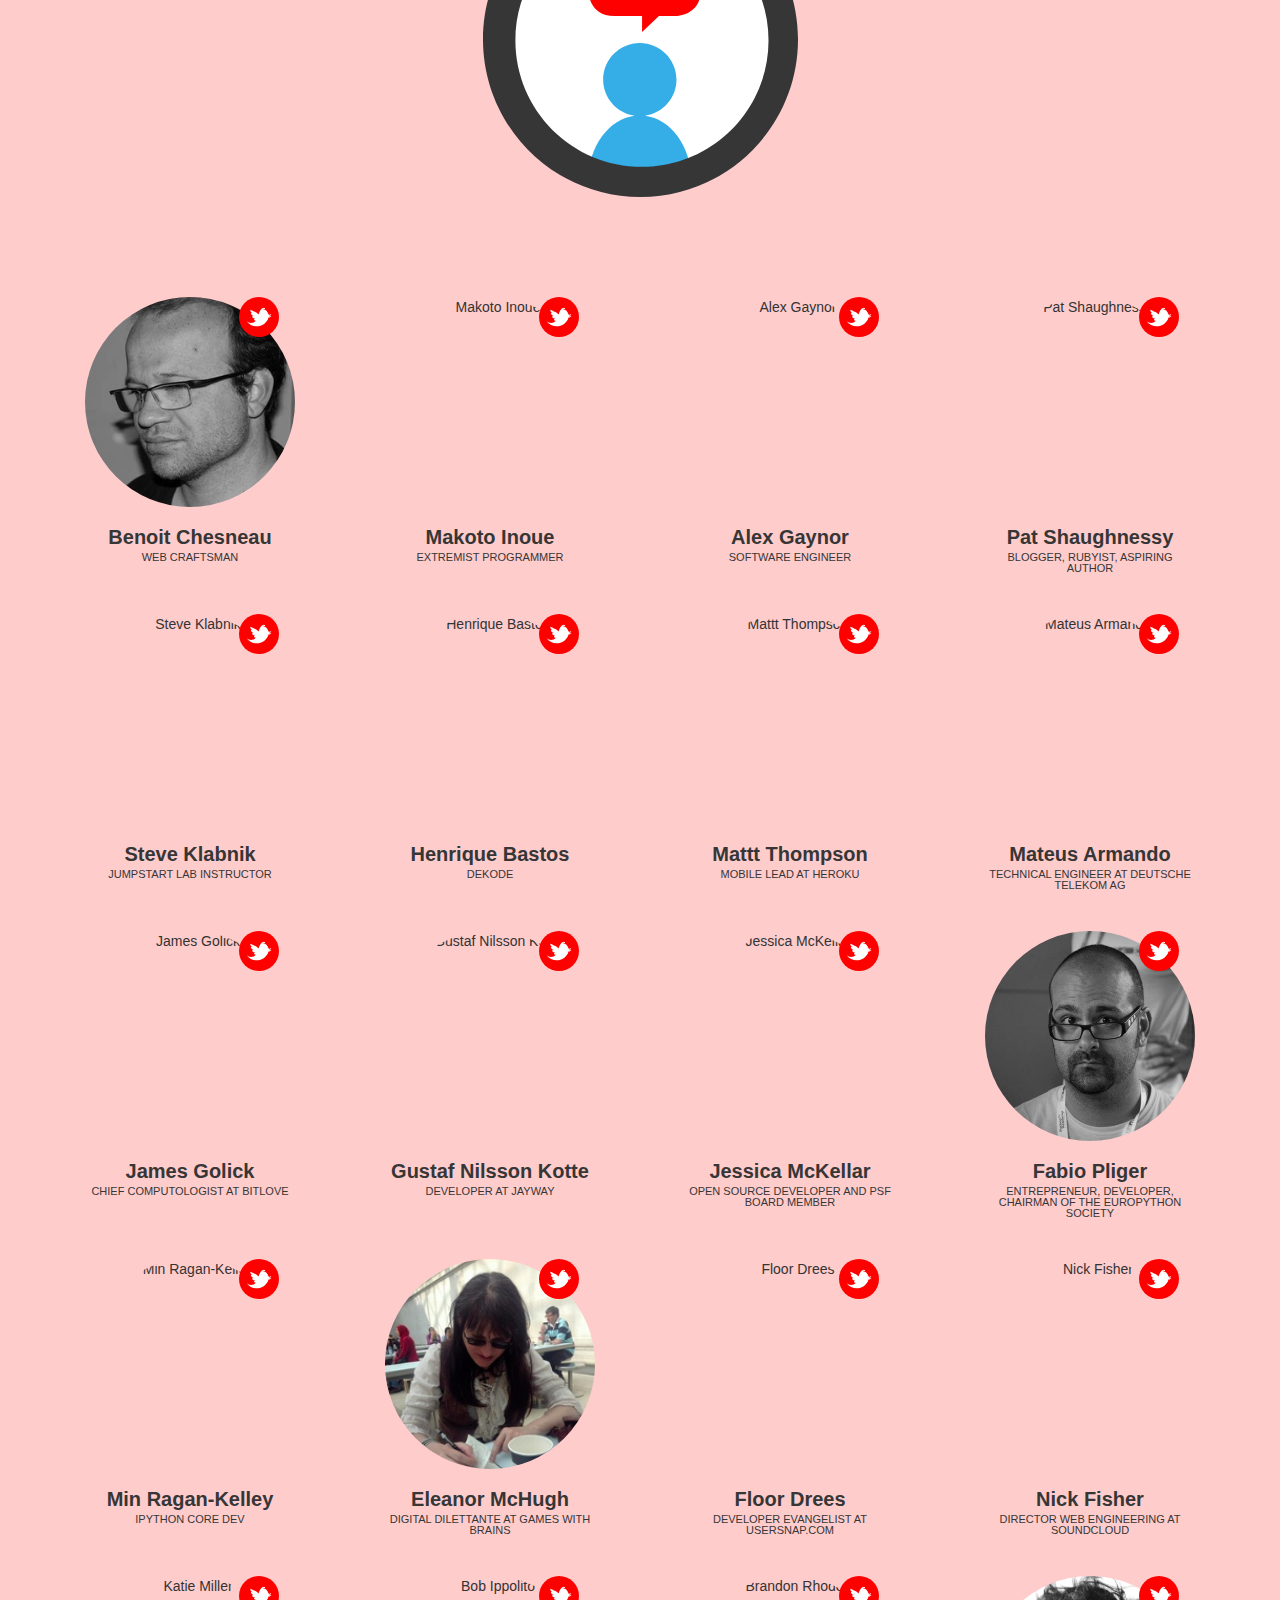
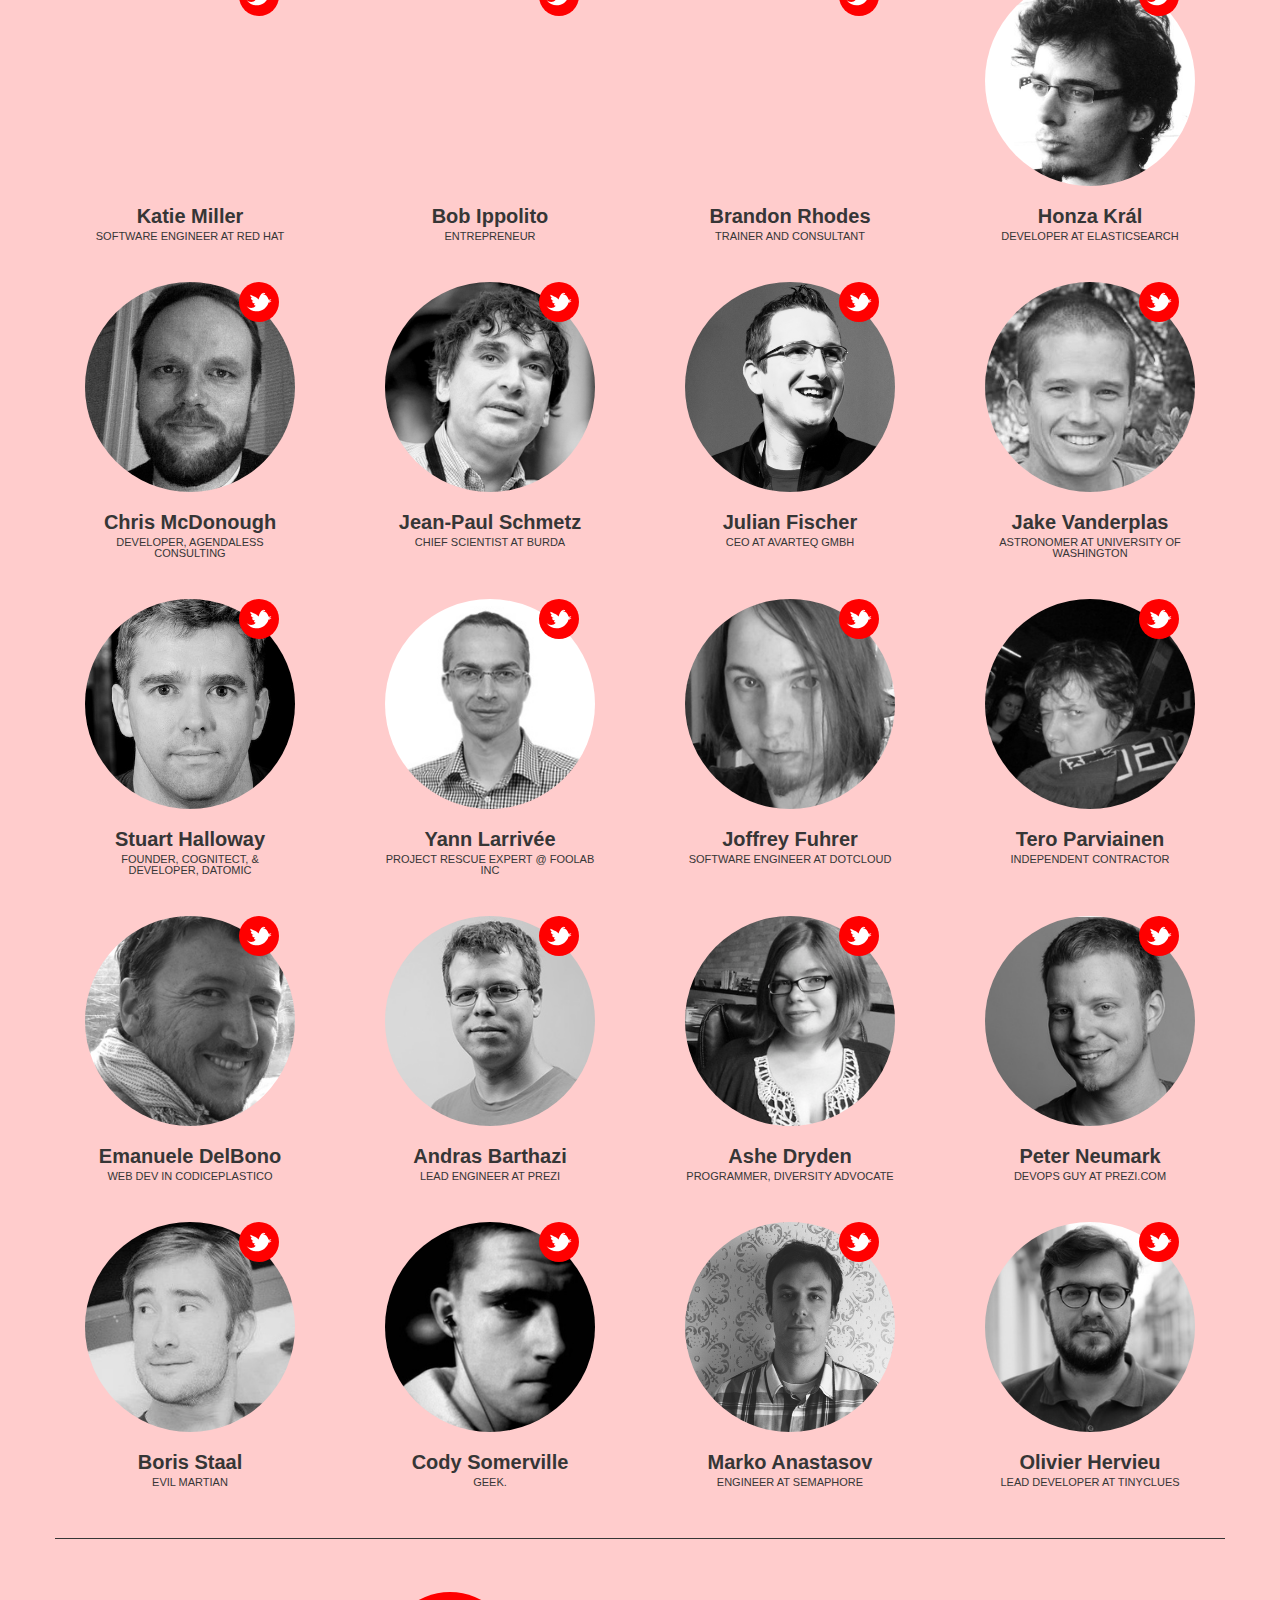
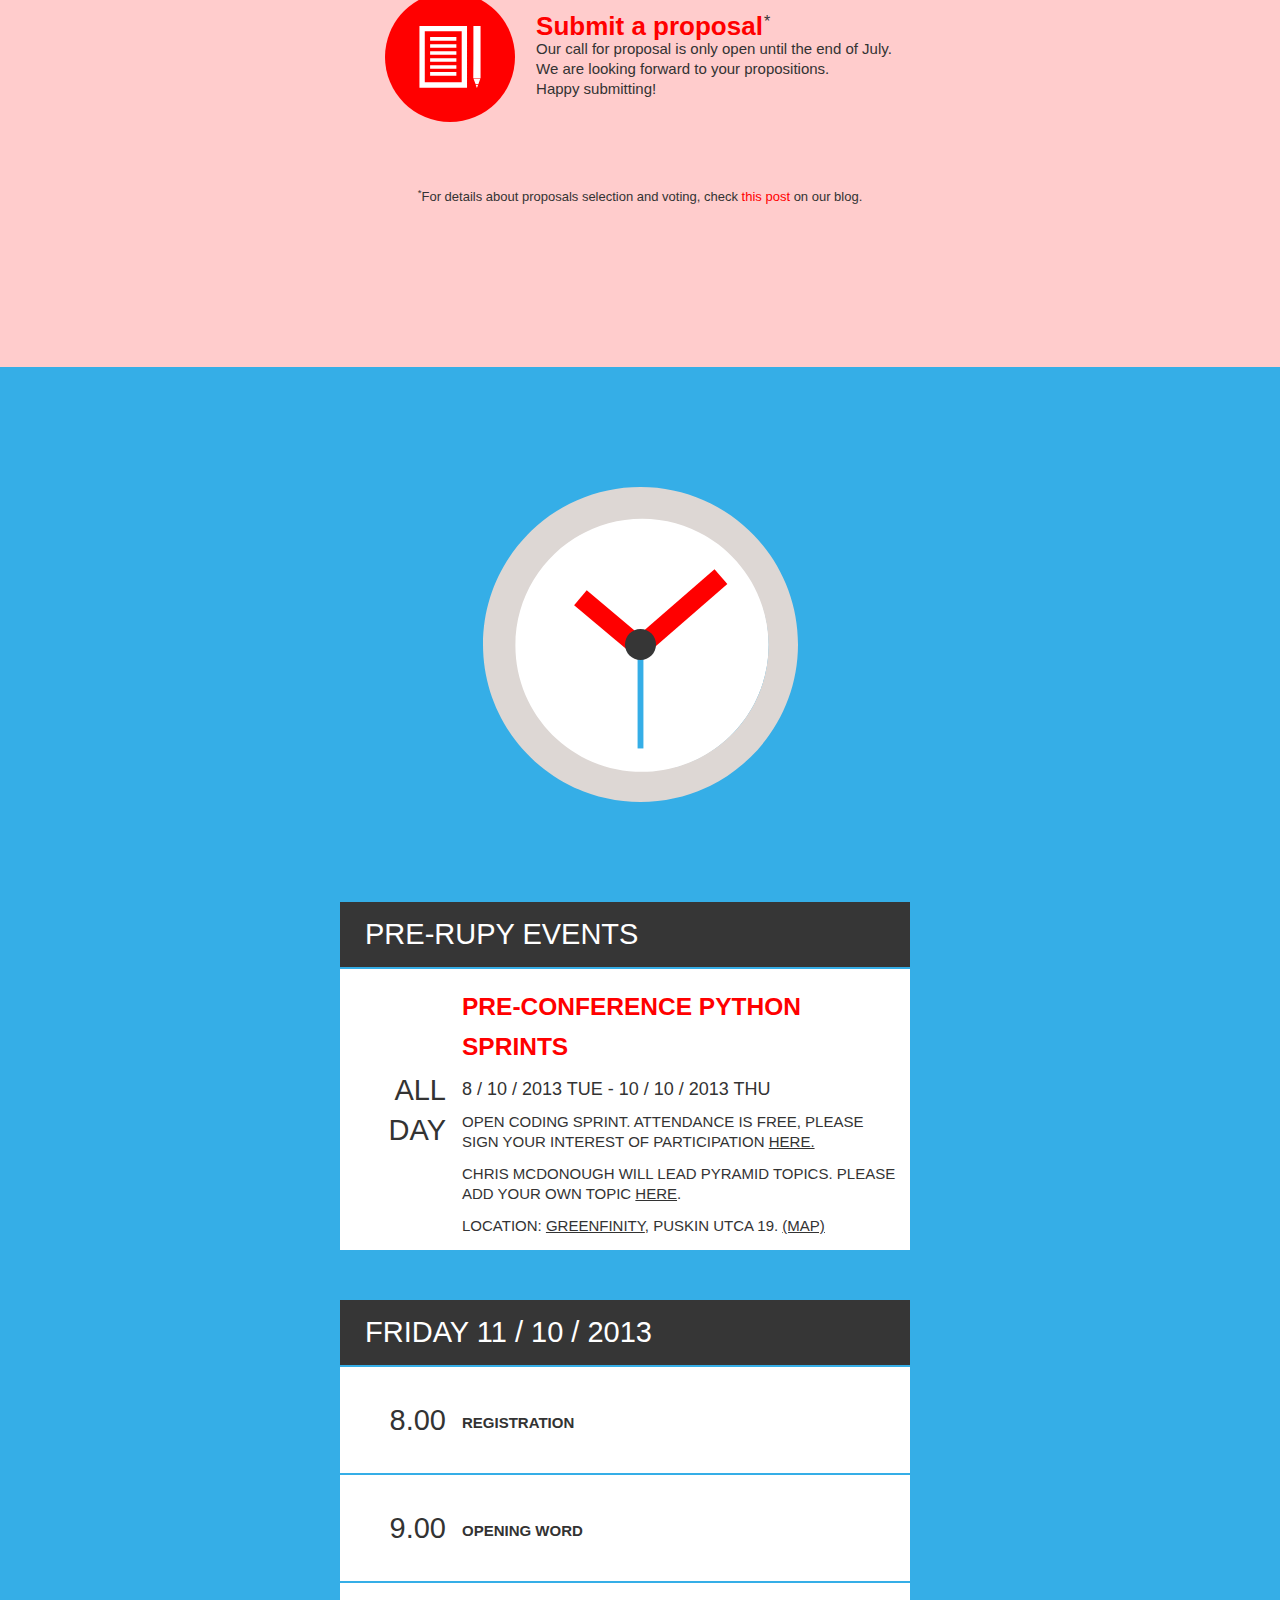
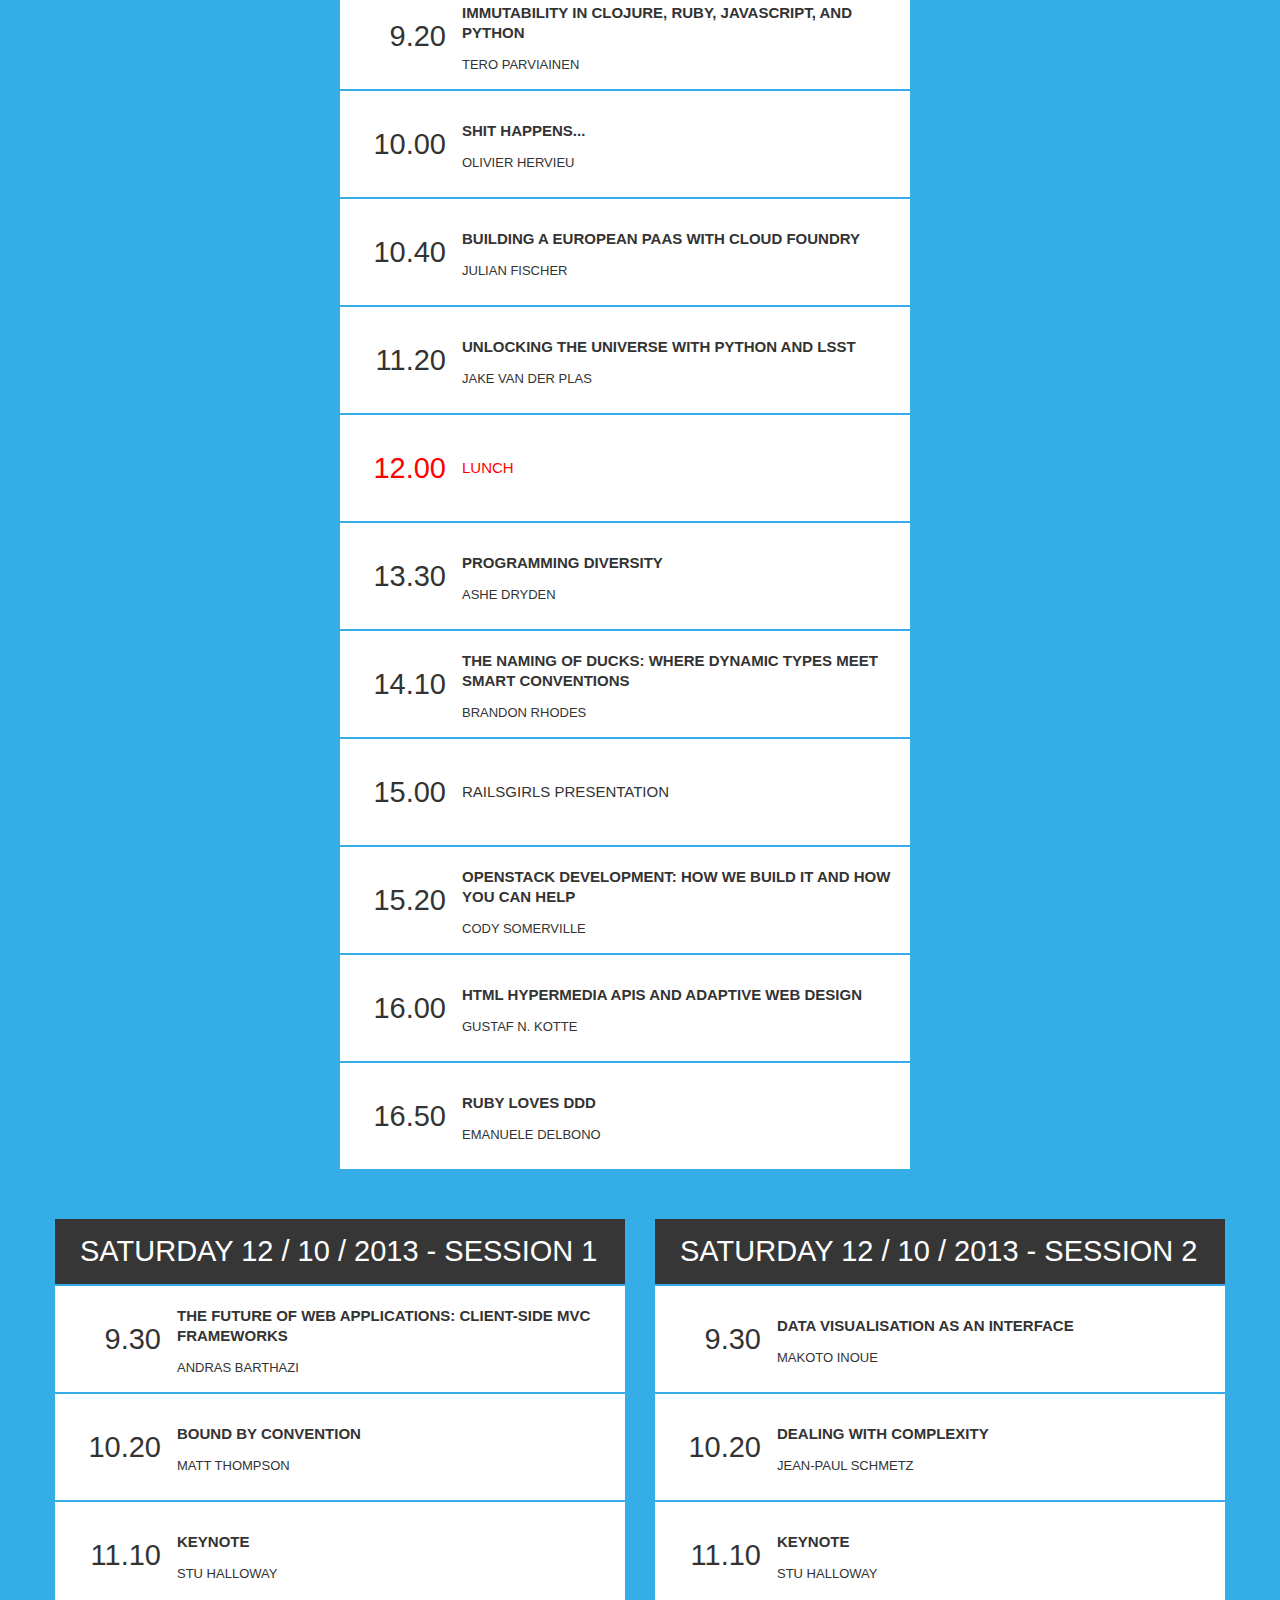
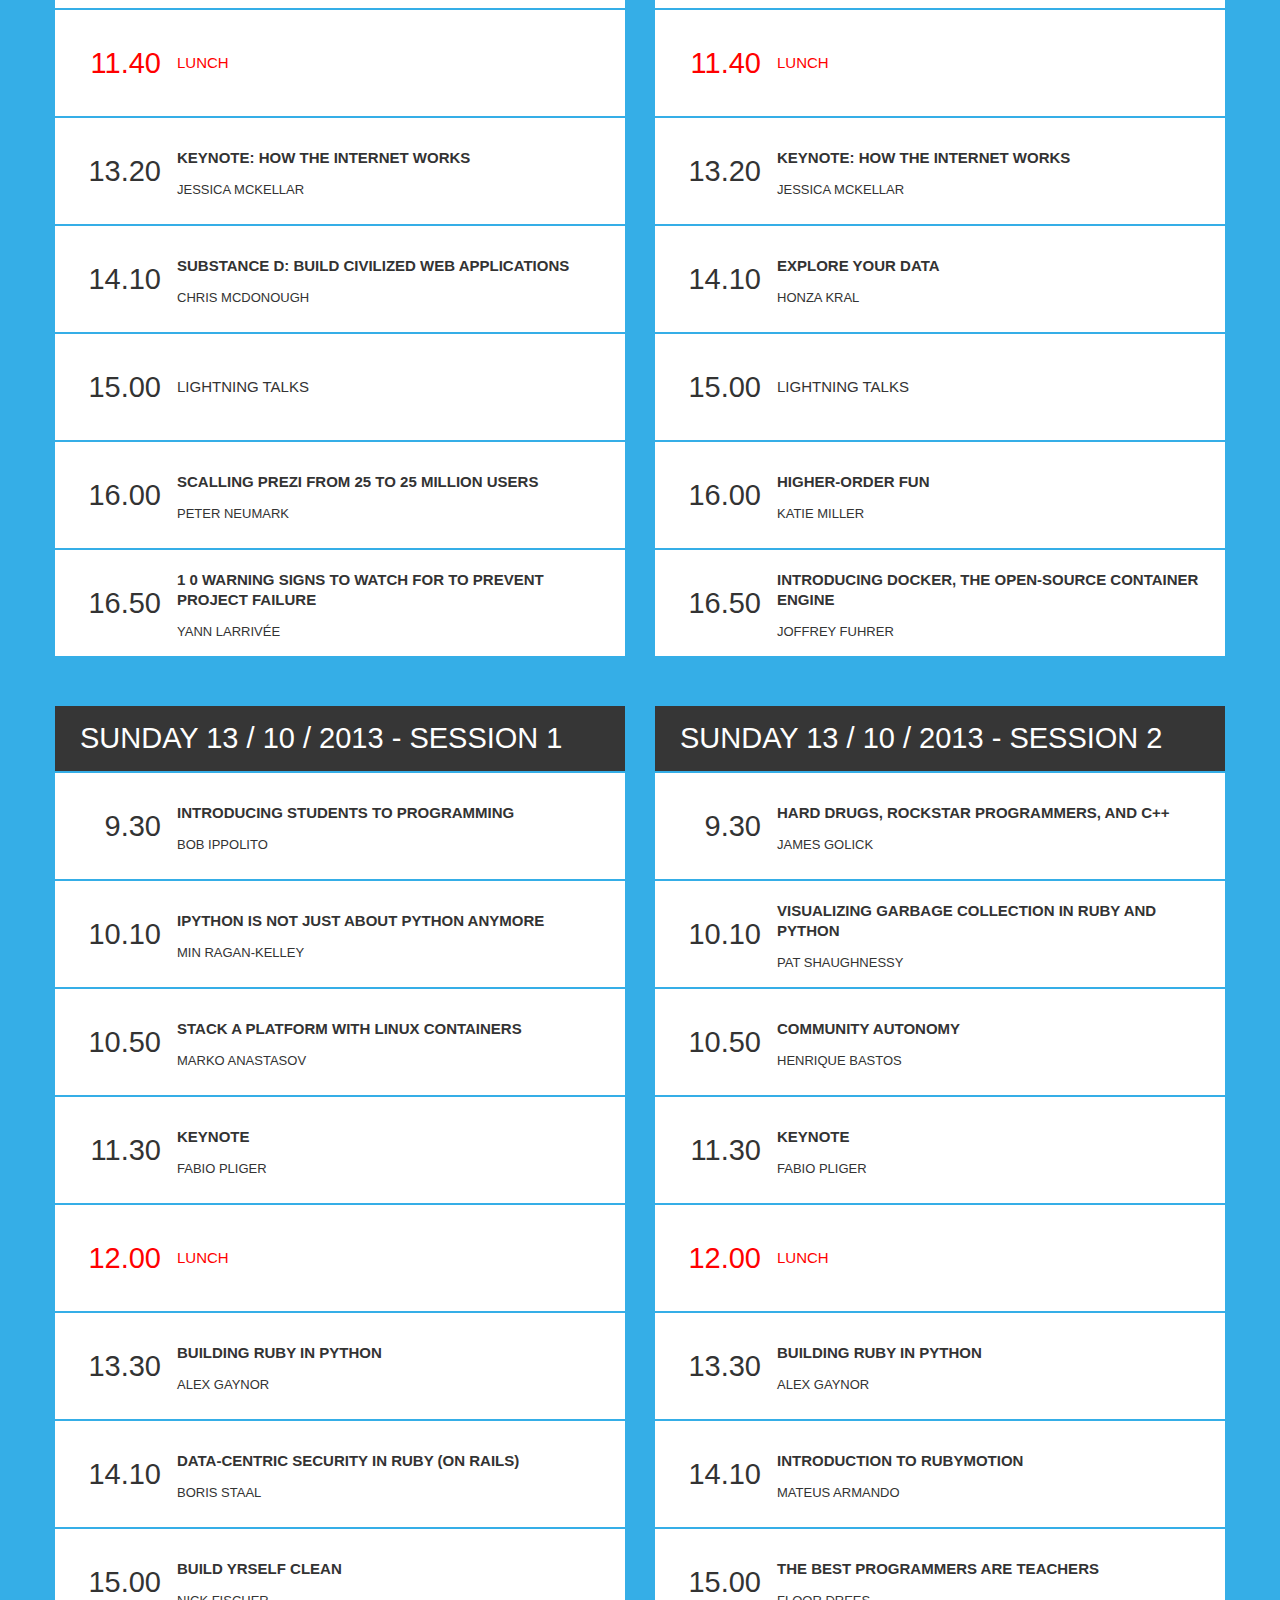
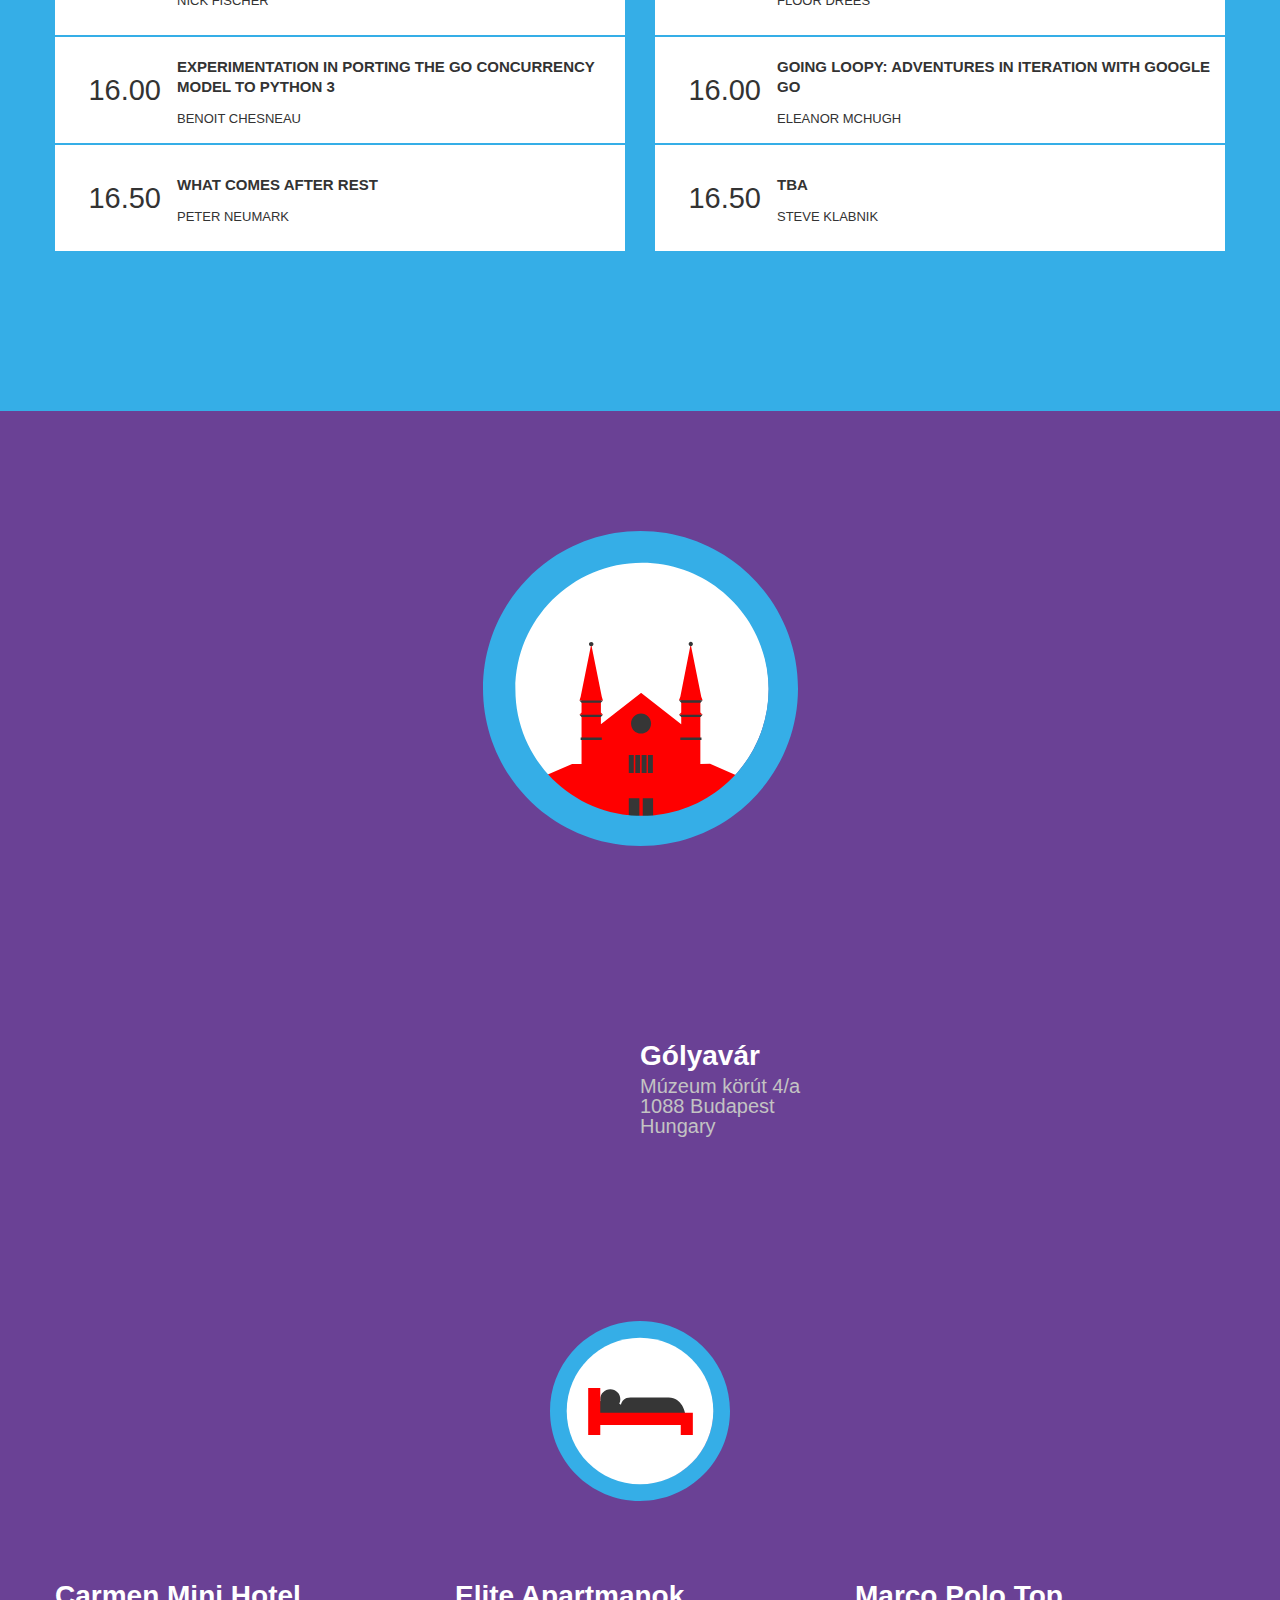
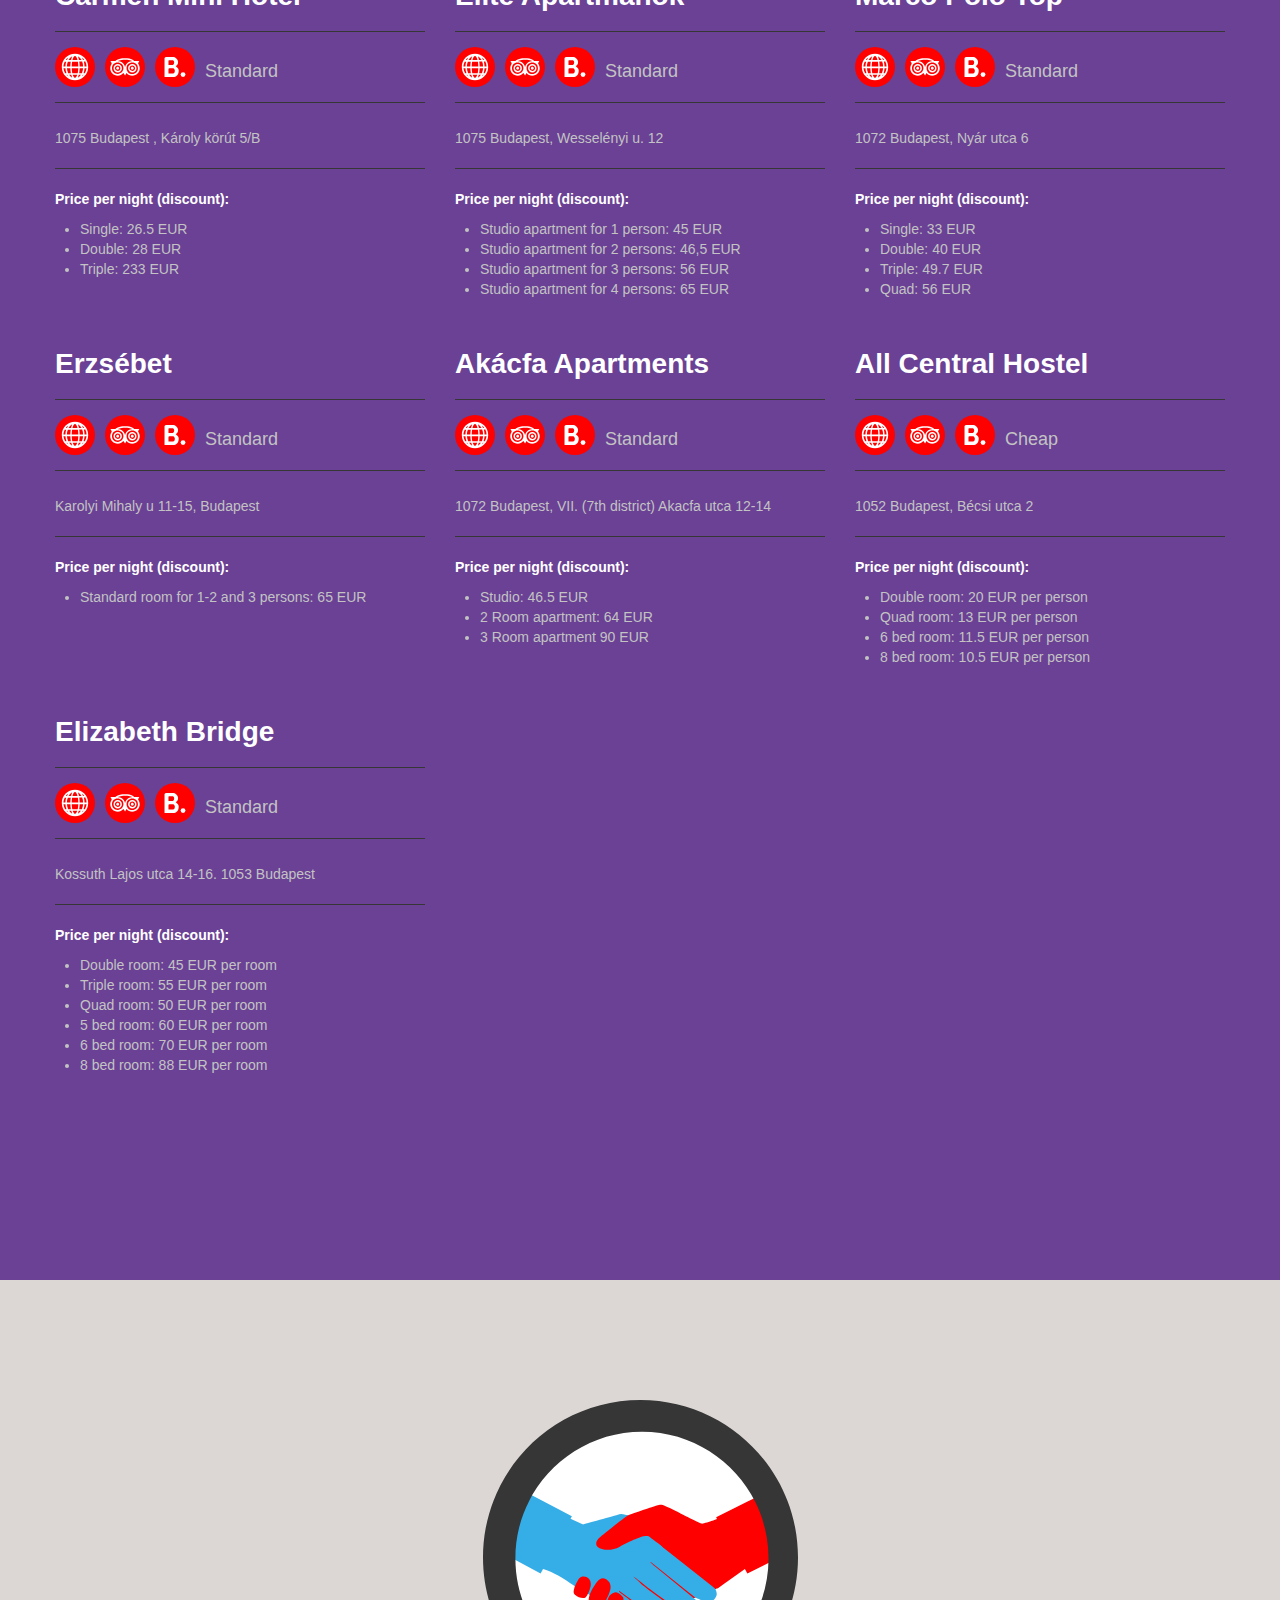
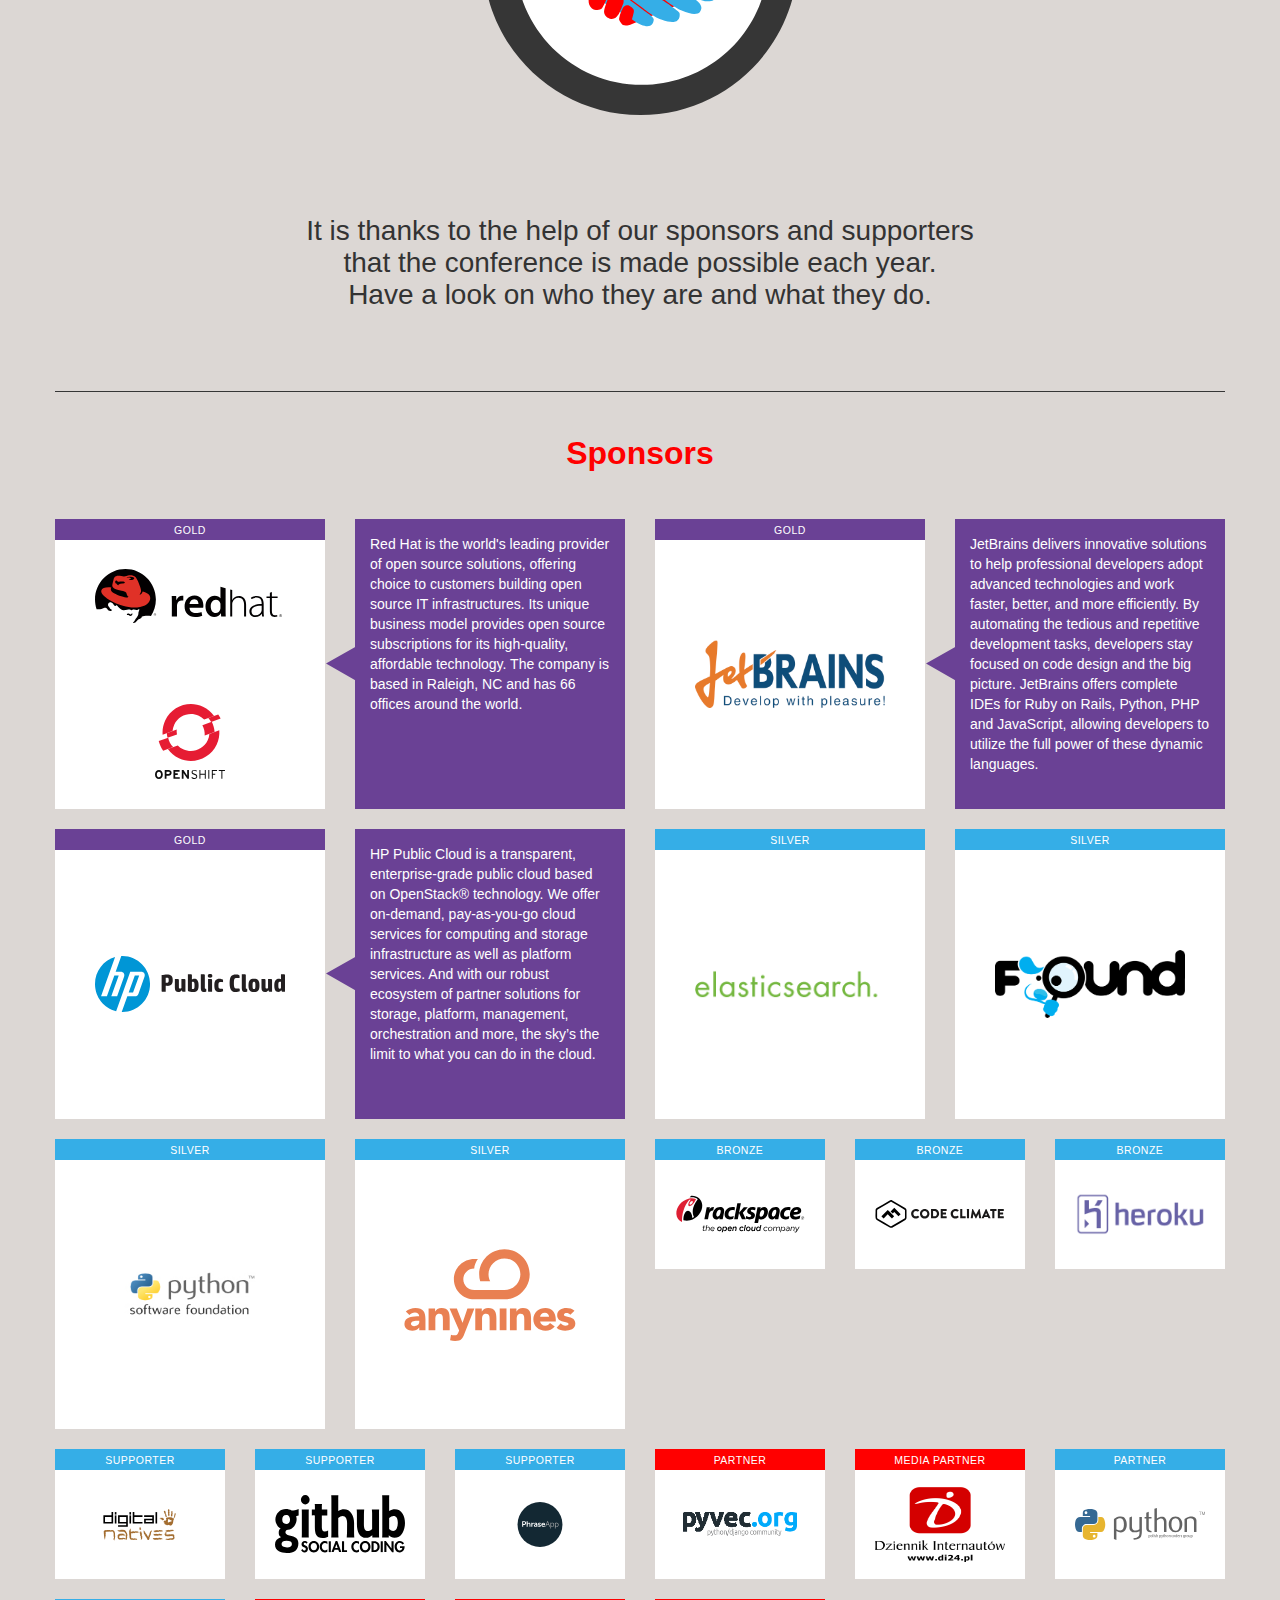
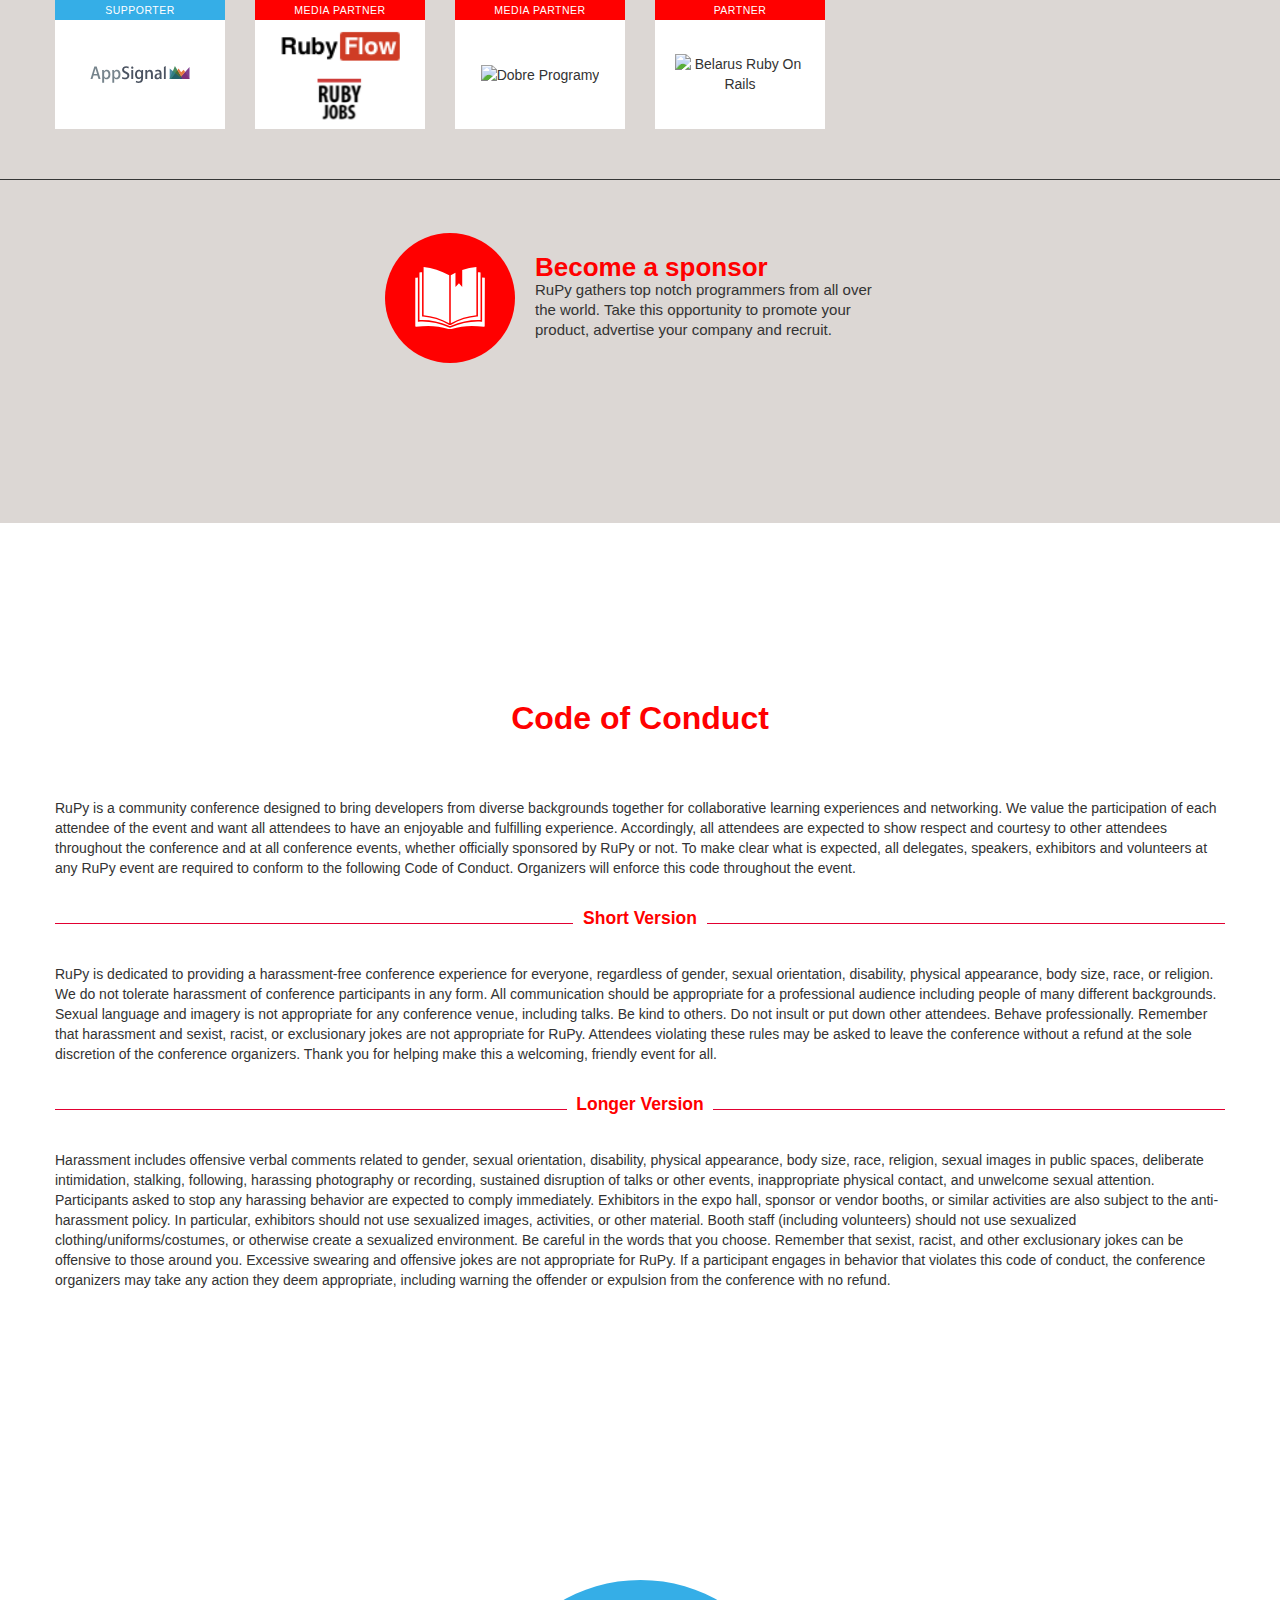
==== commit 45b4708c: "Merge 21e552788cfe887dc17e8c3475ed7f888e890905 into f17dca8fd53b764fee3b13467dbb58f137e83d80" ====
--- a/index.html
+++ b/index.html
@@ -53,6 +53,7 @@
                 <li><a href="#agenda" class="smoothScroll">Agenda</a></li>
                 <li><a href="#venue">Venue</a></li>
                 <li><a href="#sponsors">Sponsors</a></li>
+                <li><a href="jobs/index.html">Jobs</a></li>
                 <li><a href="http://blog.rupy.eu">Blog</a></li>
                 <li class="highline"><a href="http://www.amiando.com/rupy13.html" class="button">Buy a ticket</a></li>
               </ul>
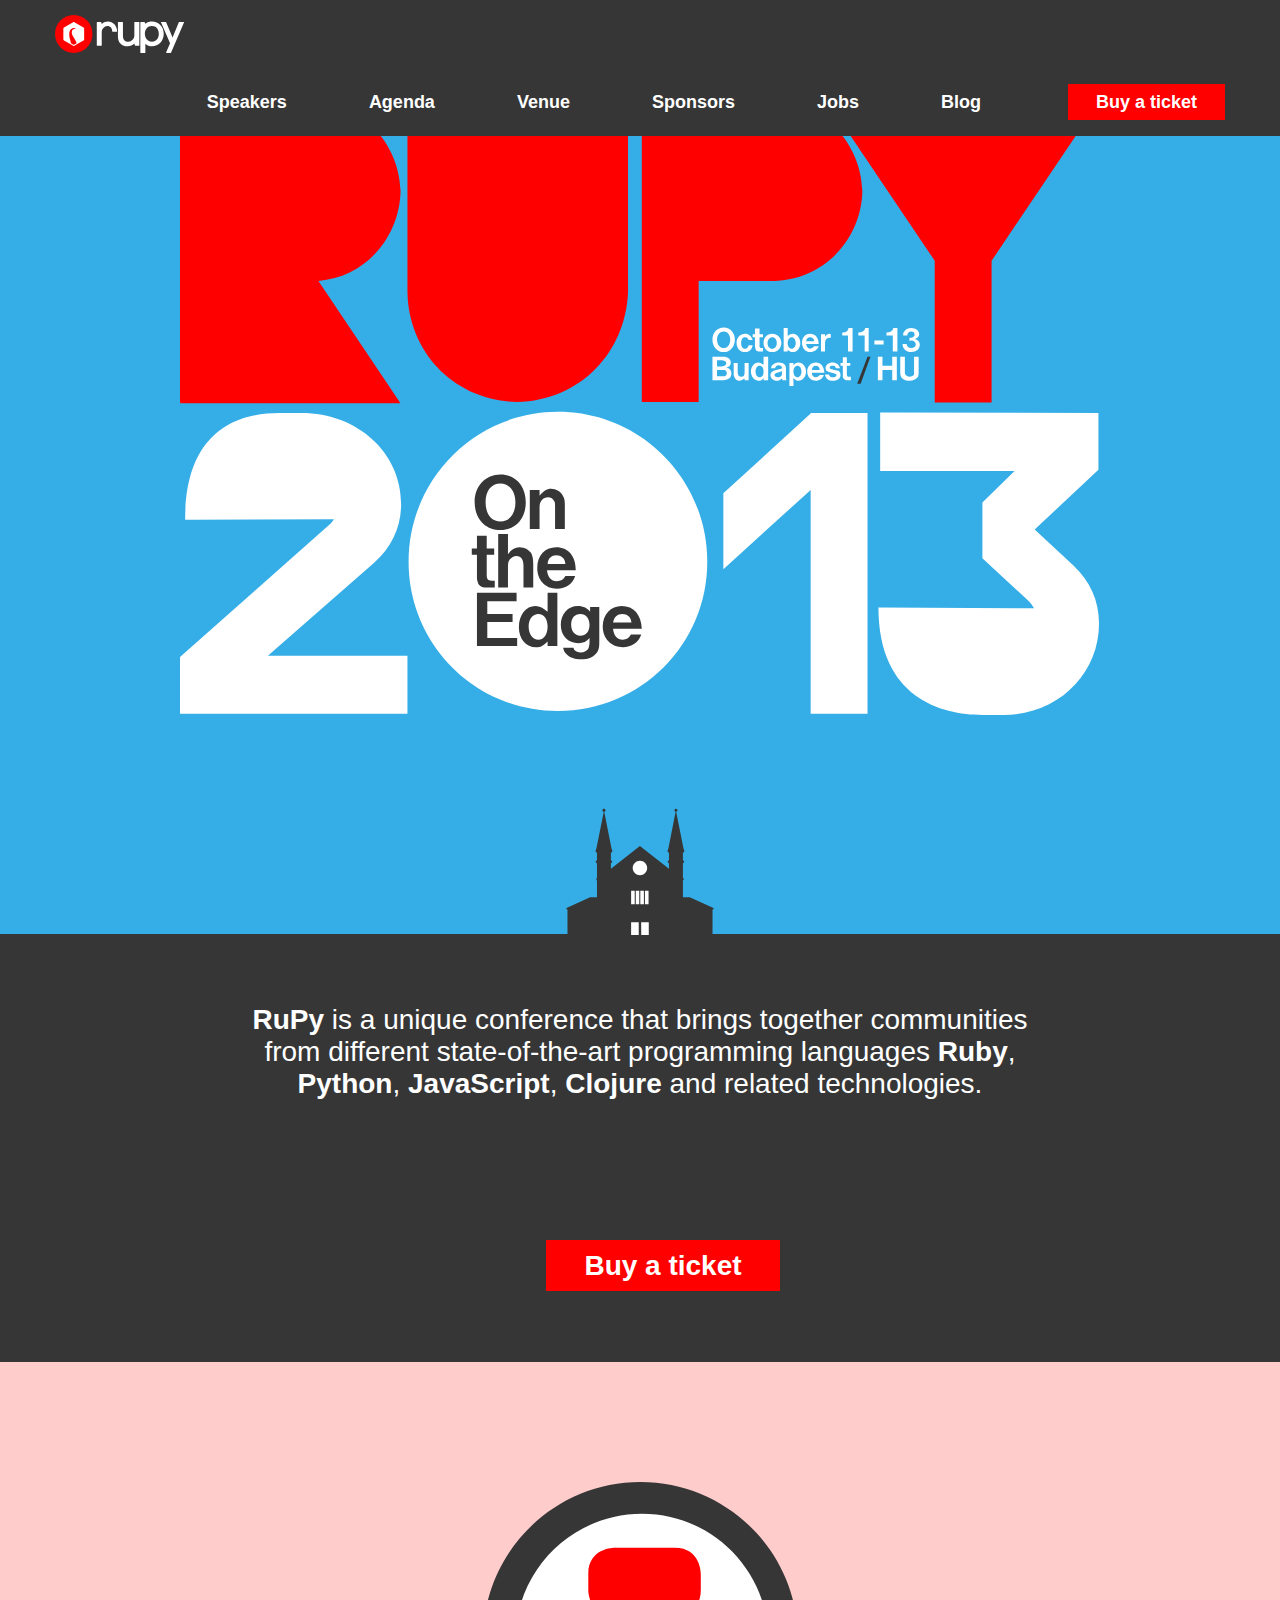
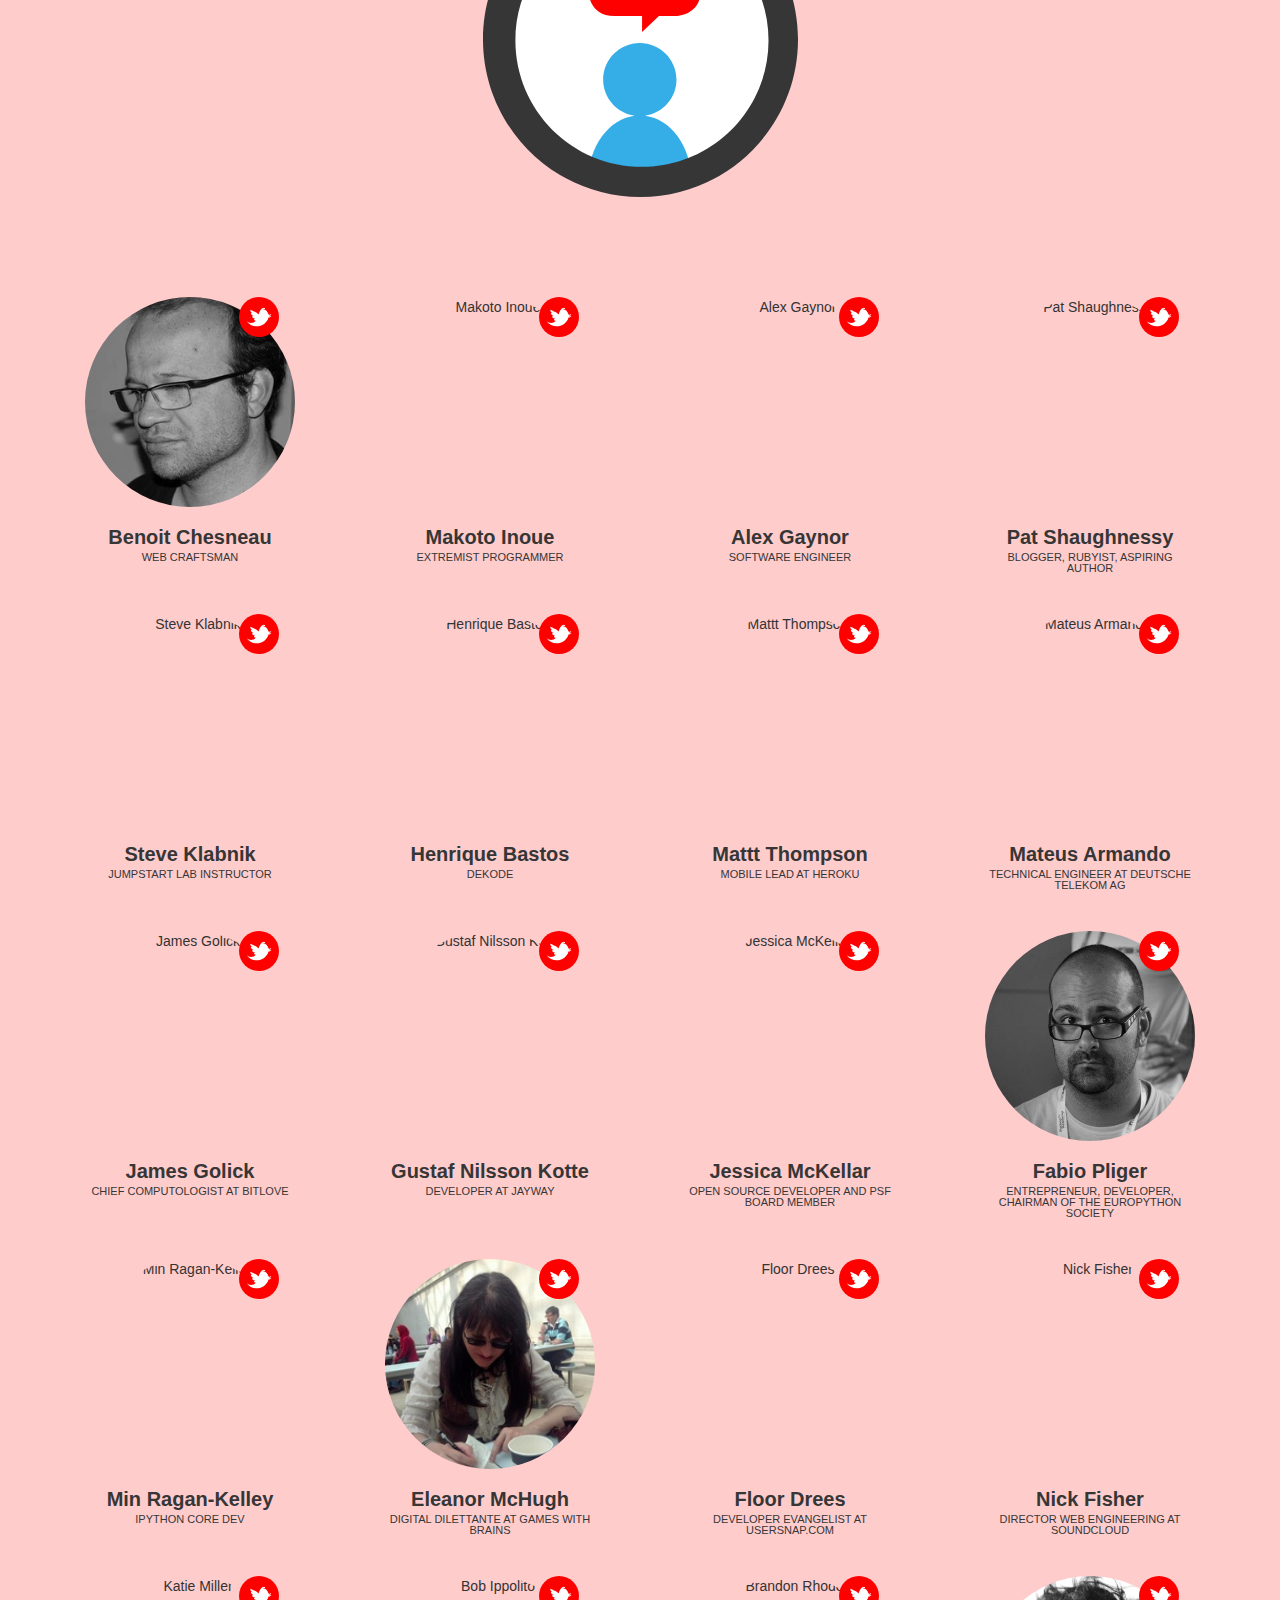
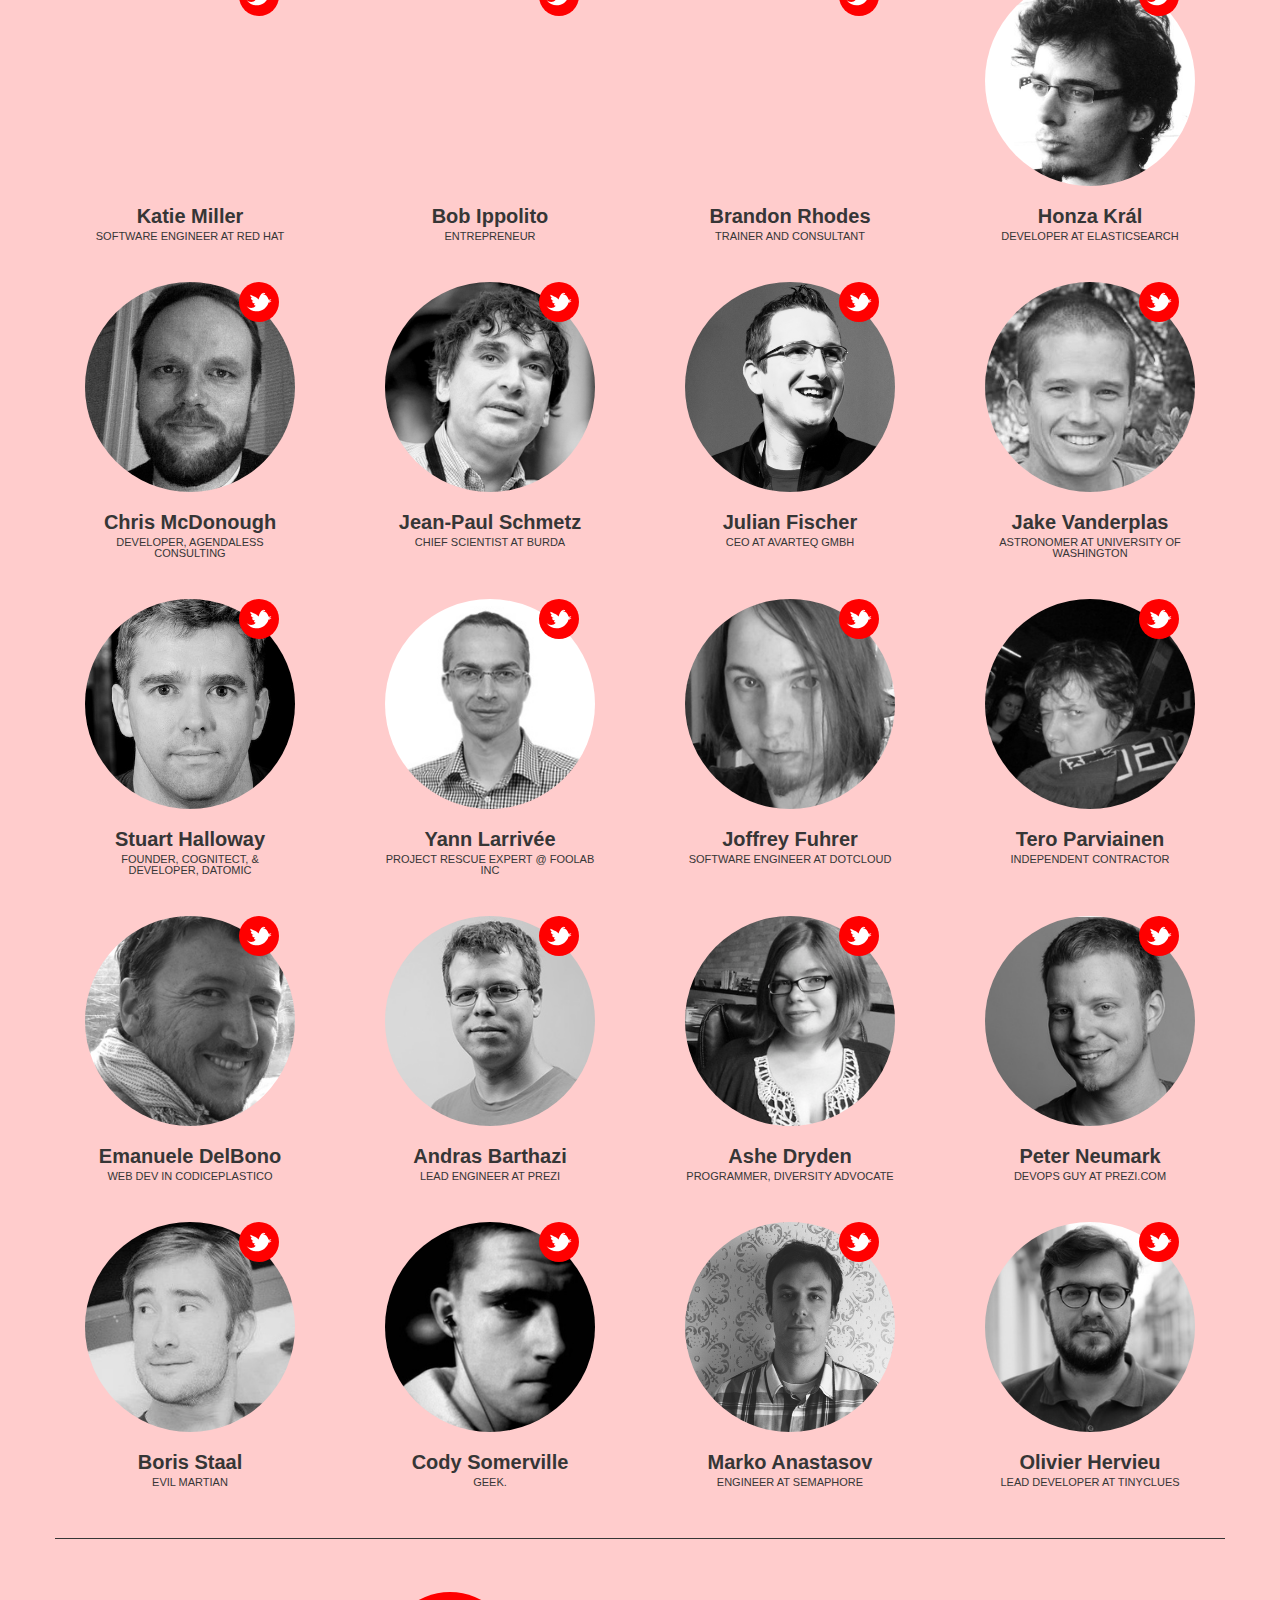
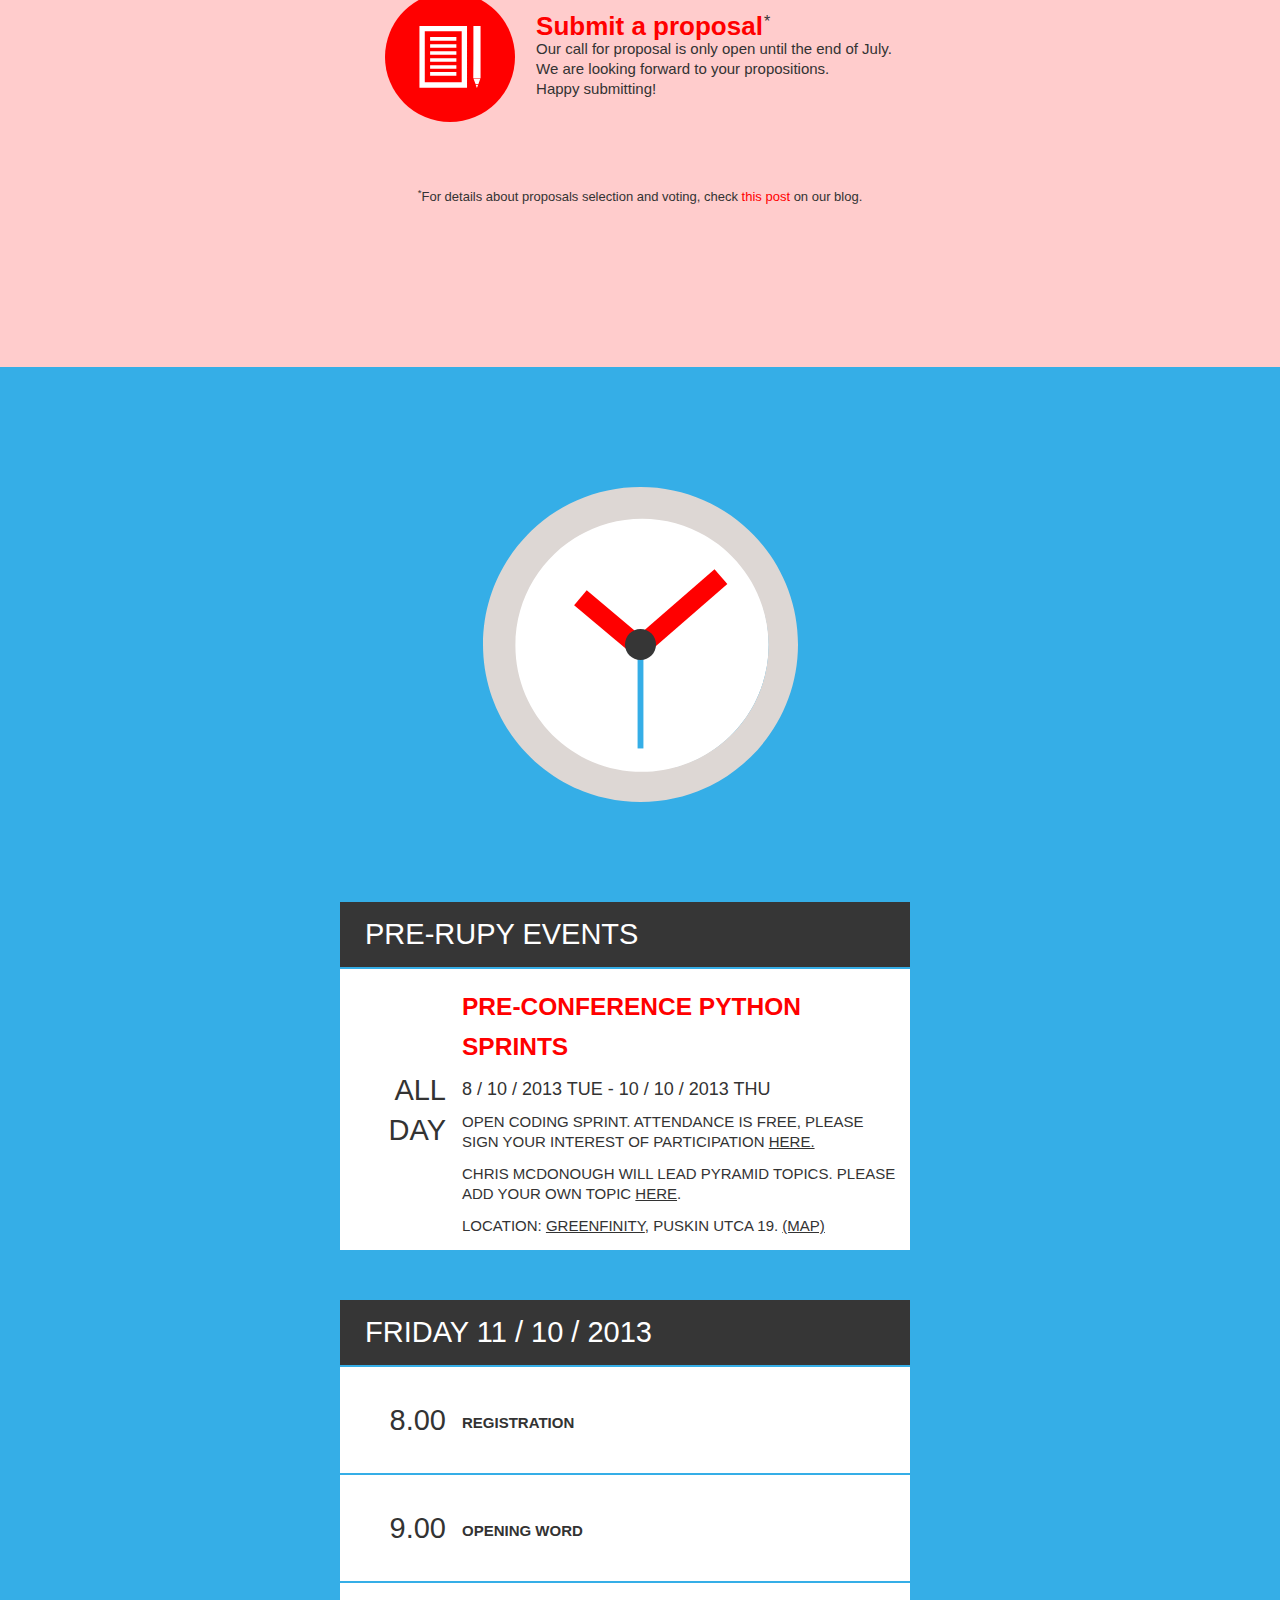
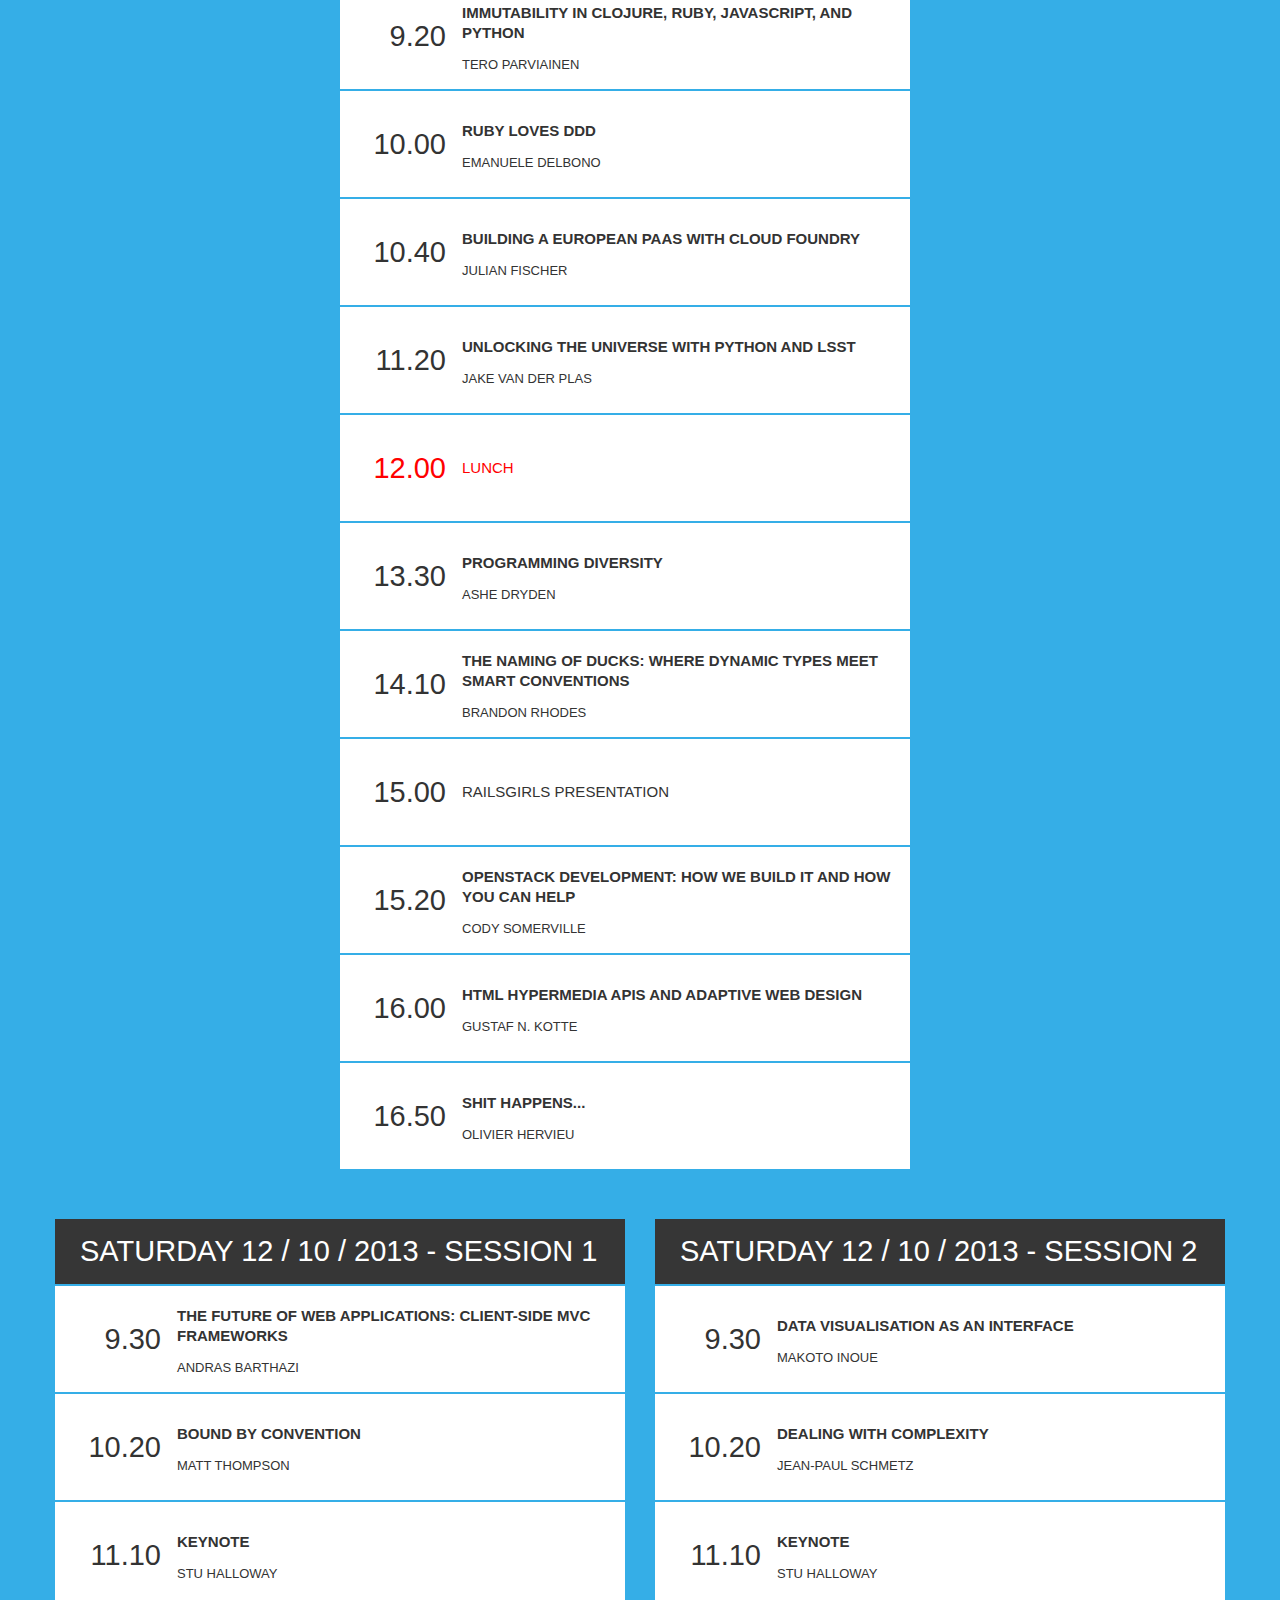
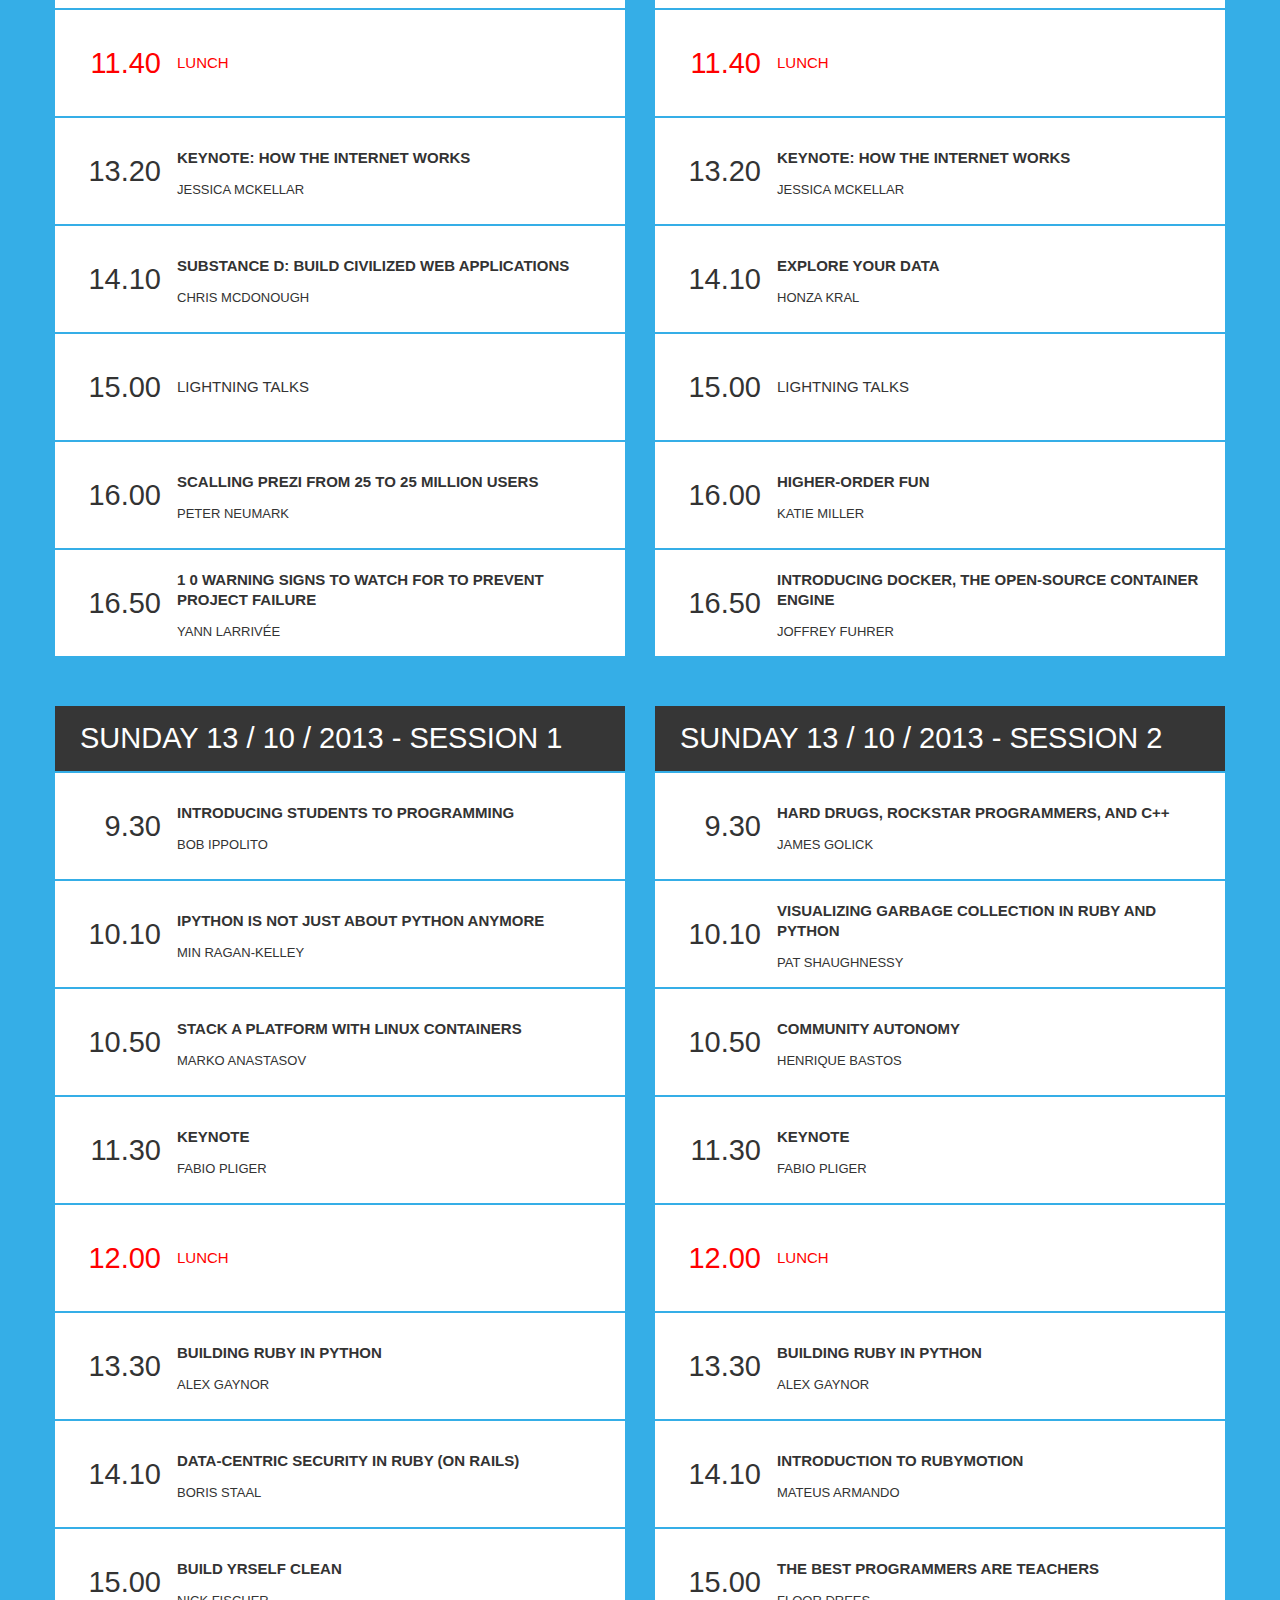
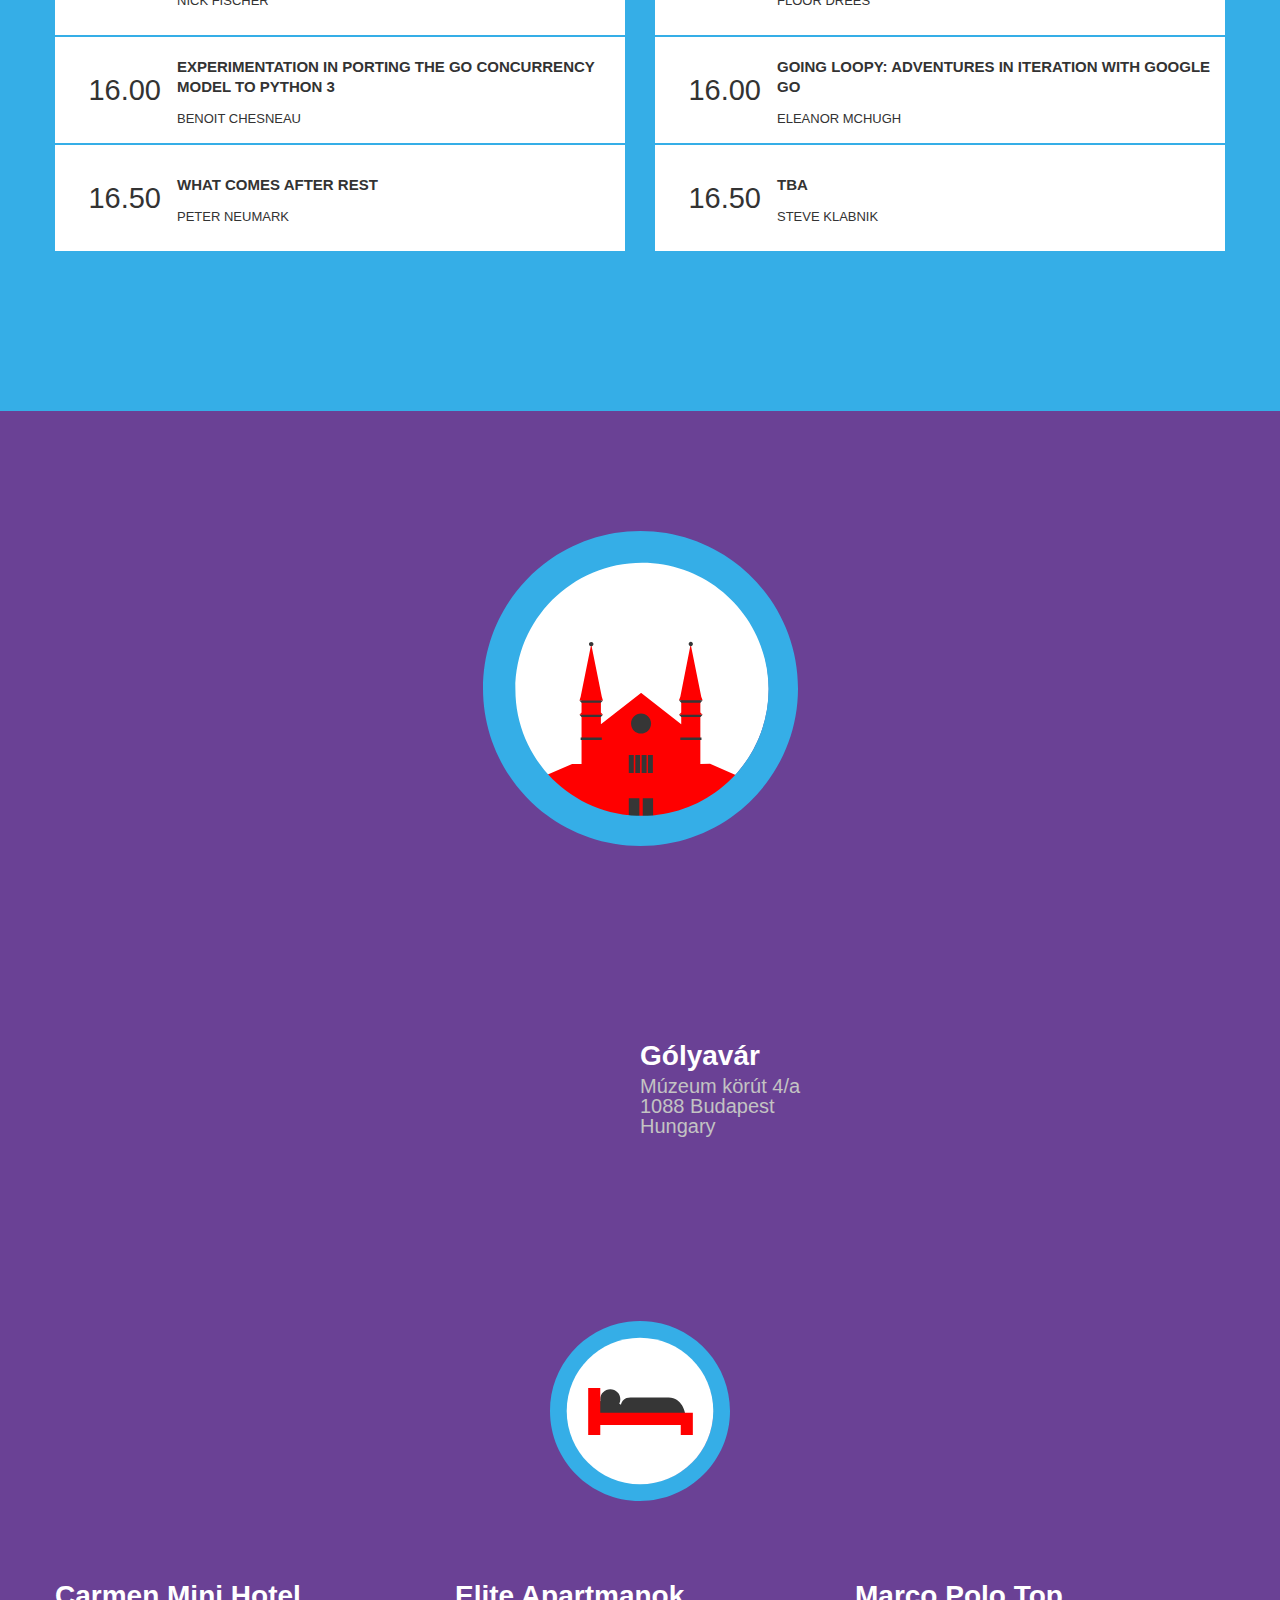
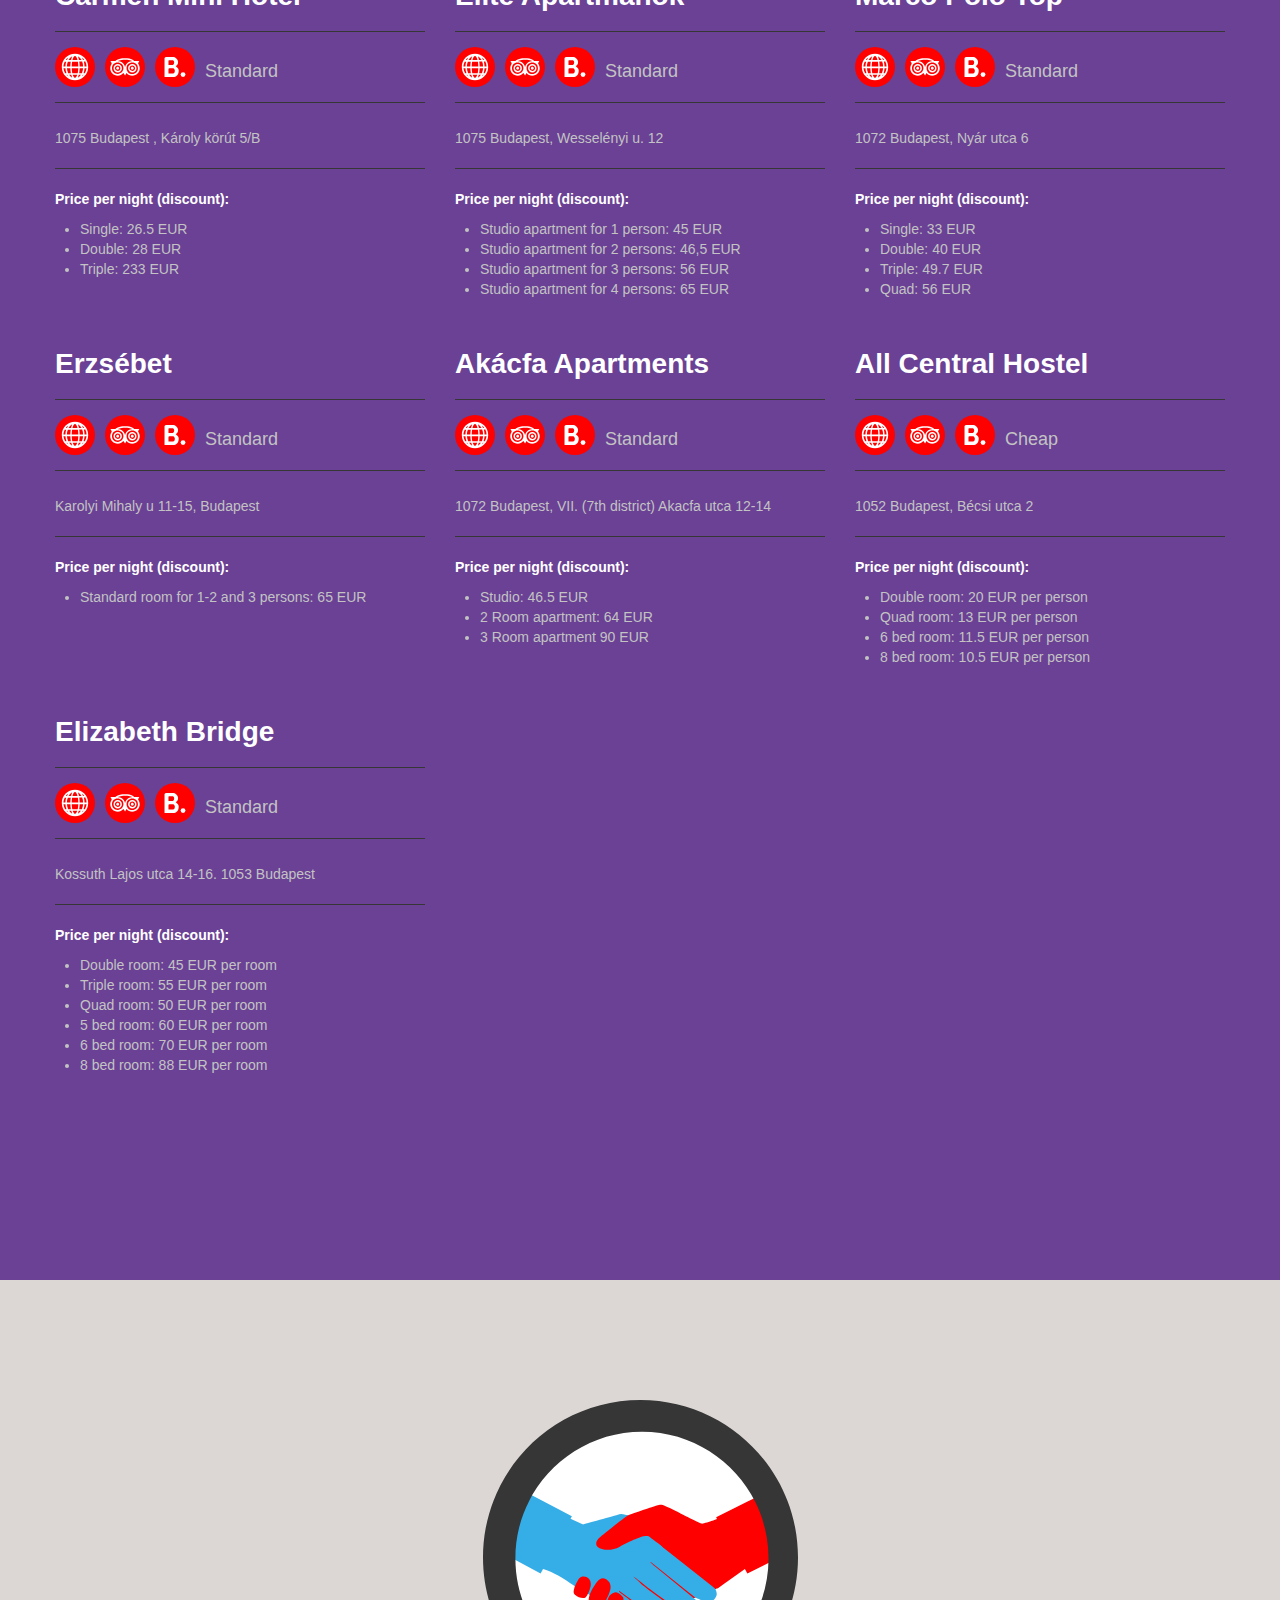
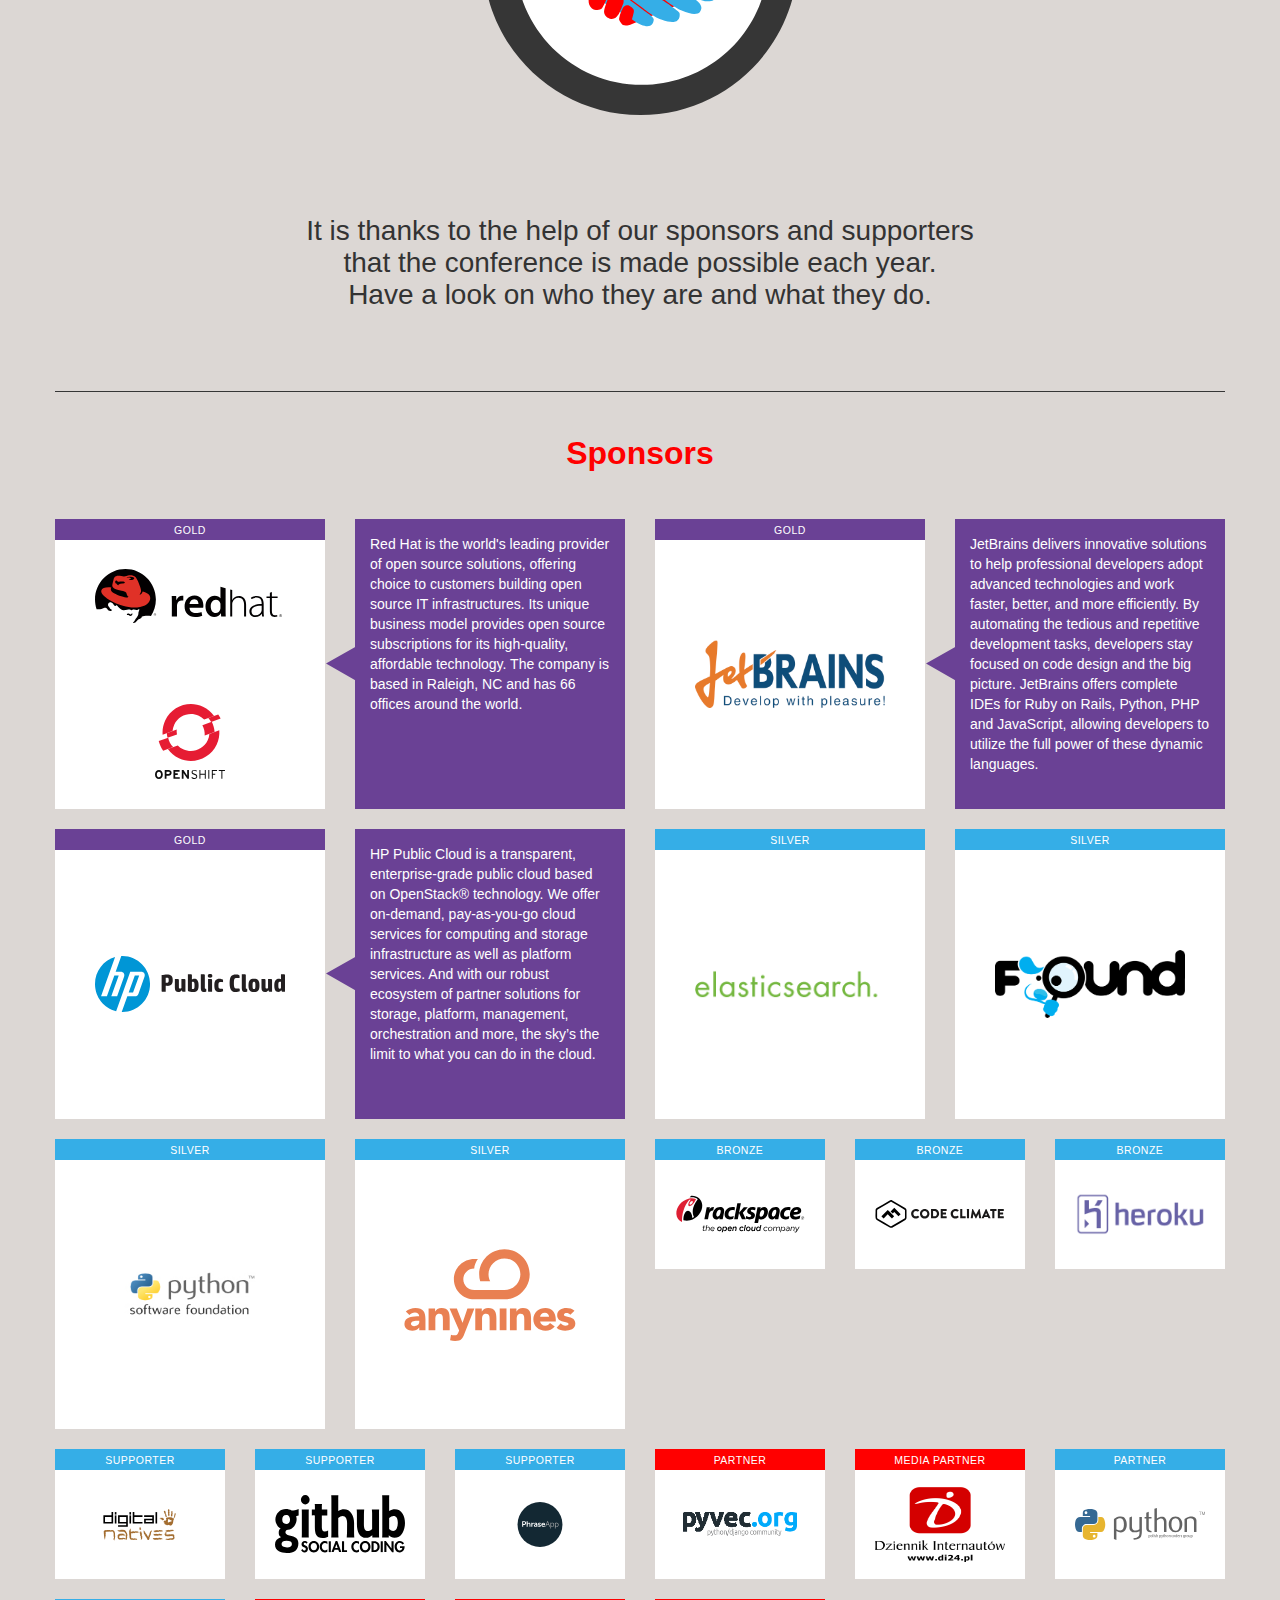
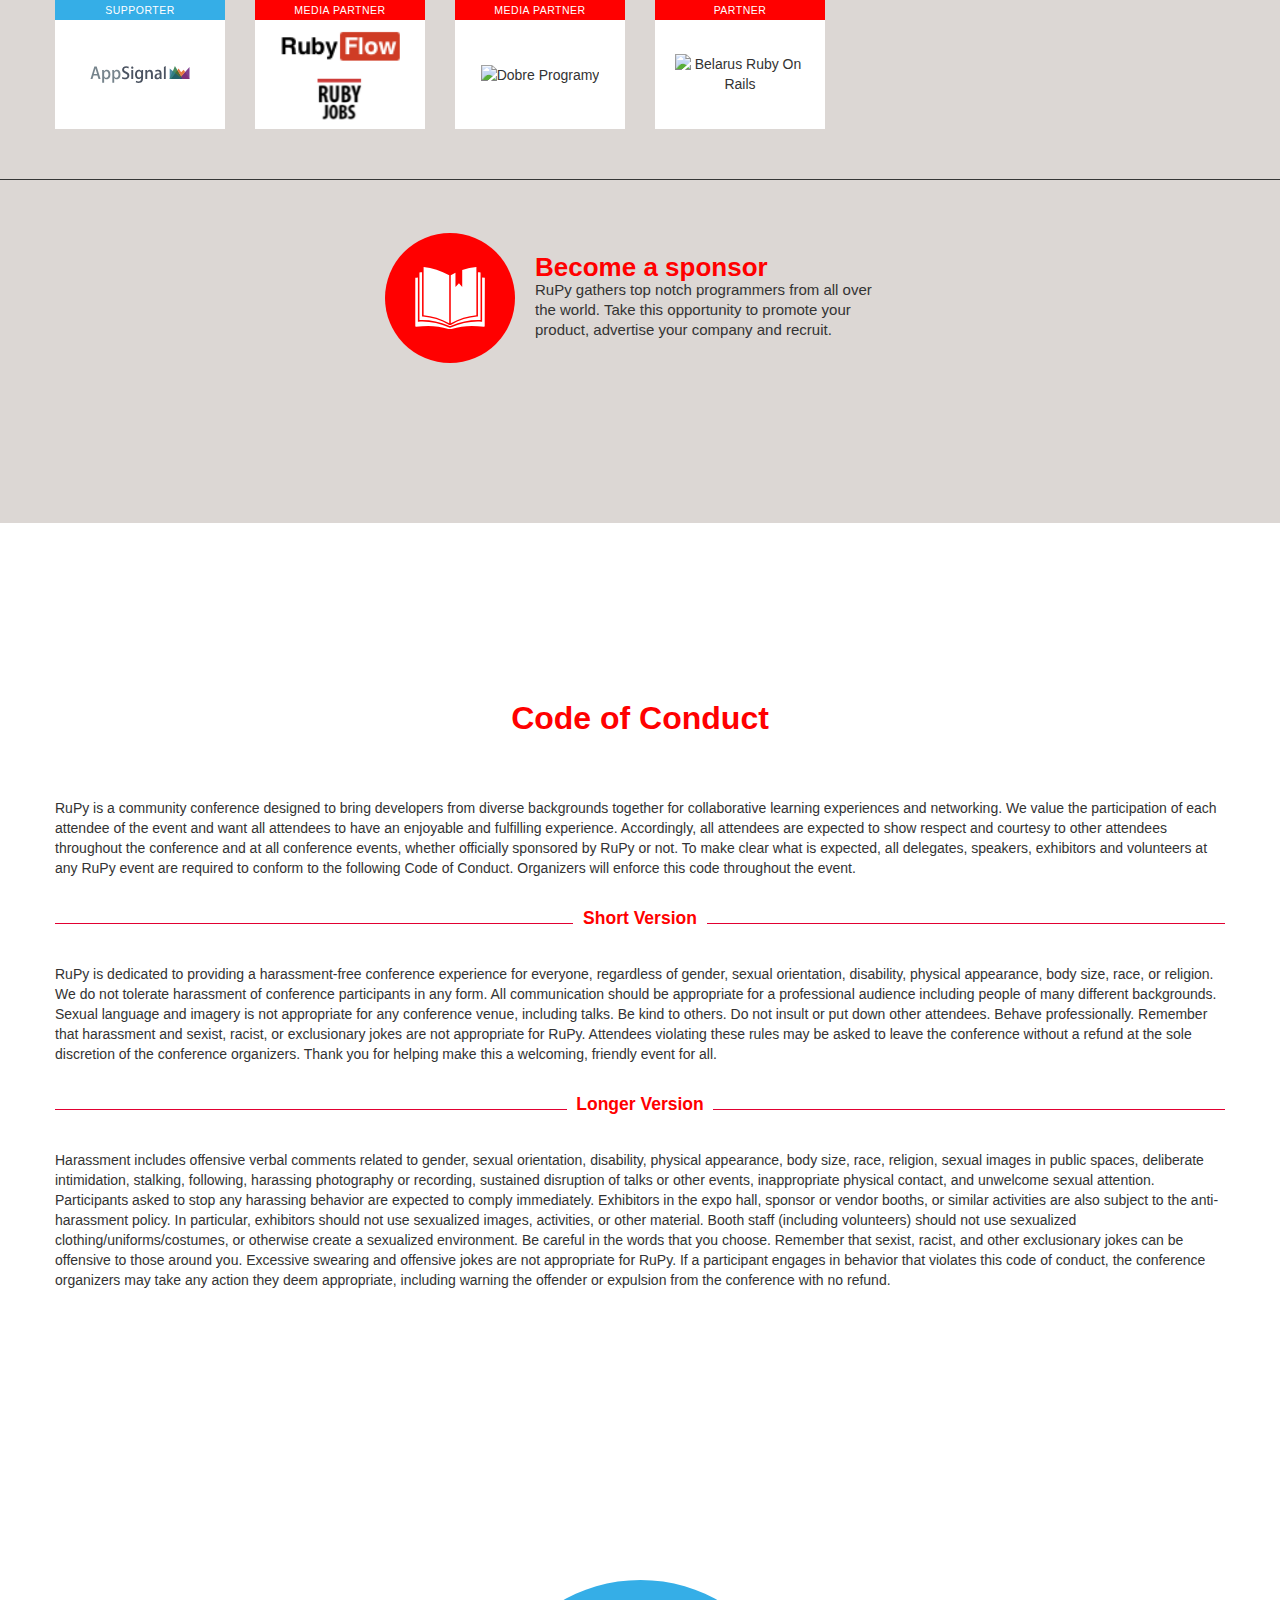
==== commit 1a72f9fd: "Switch Olivier Hervieu and Emanuele DelBono's talks." ====
--- a/index.html
+++ b/index.html
@@ -750,10 +750,10 @@
                   <td>10.00</td>
                   <td>
                     <p>
-                    Shit Happens...
+                    Ruby loves DDD
                     </p>
                     <p class="author">
-                    Olivier Hervieu
+                    Emanuele DelBono
                     </p>
                   </td>
                 </tr>
@@ -835,10 +835,10 @@
                   <td>16.50</td>
                   <td>
                     <p>
-                    Ruby loves DDD
+                    Shit Happens...
                     </p>
                     <p class="author">
-                    Emanuele DelBono
+                    Olivier Hervieu
                     </p>
                   </td>
                 </tr>
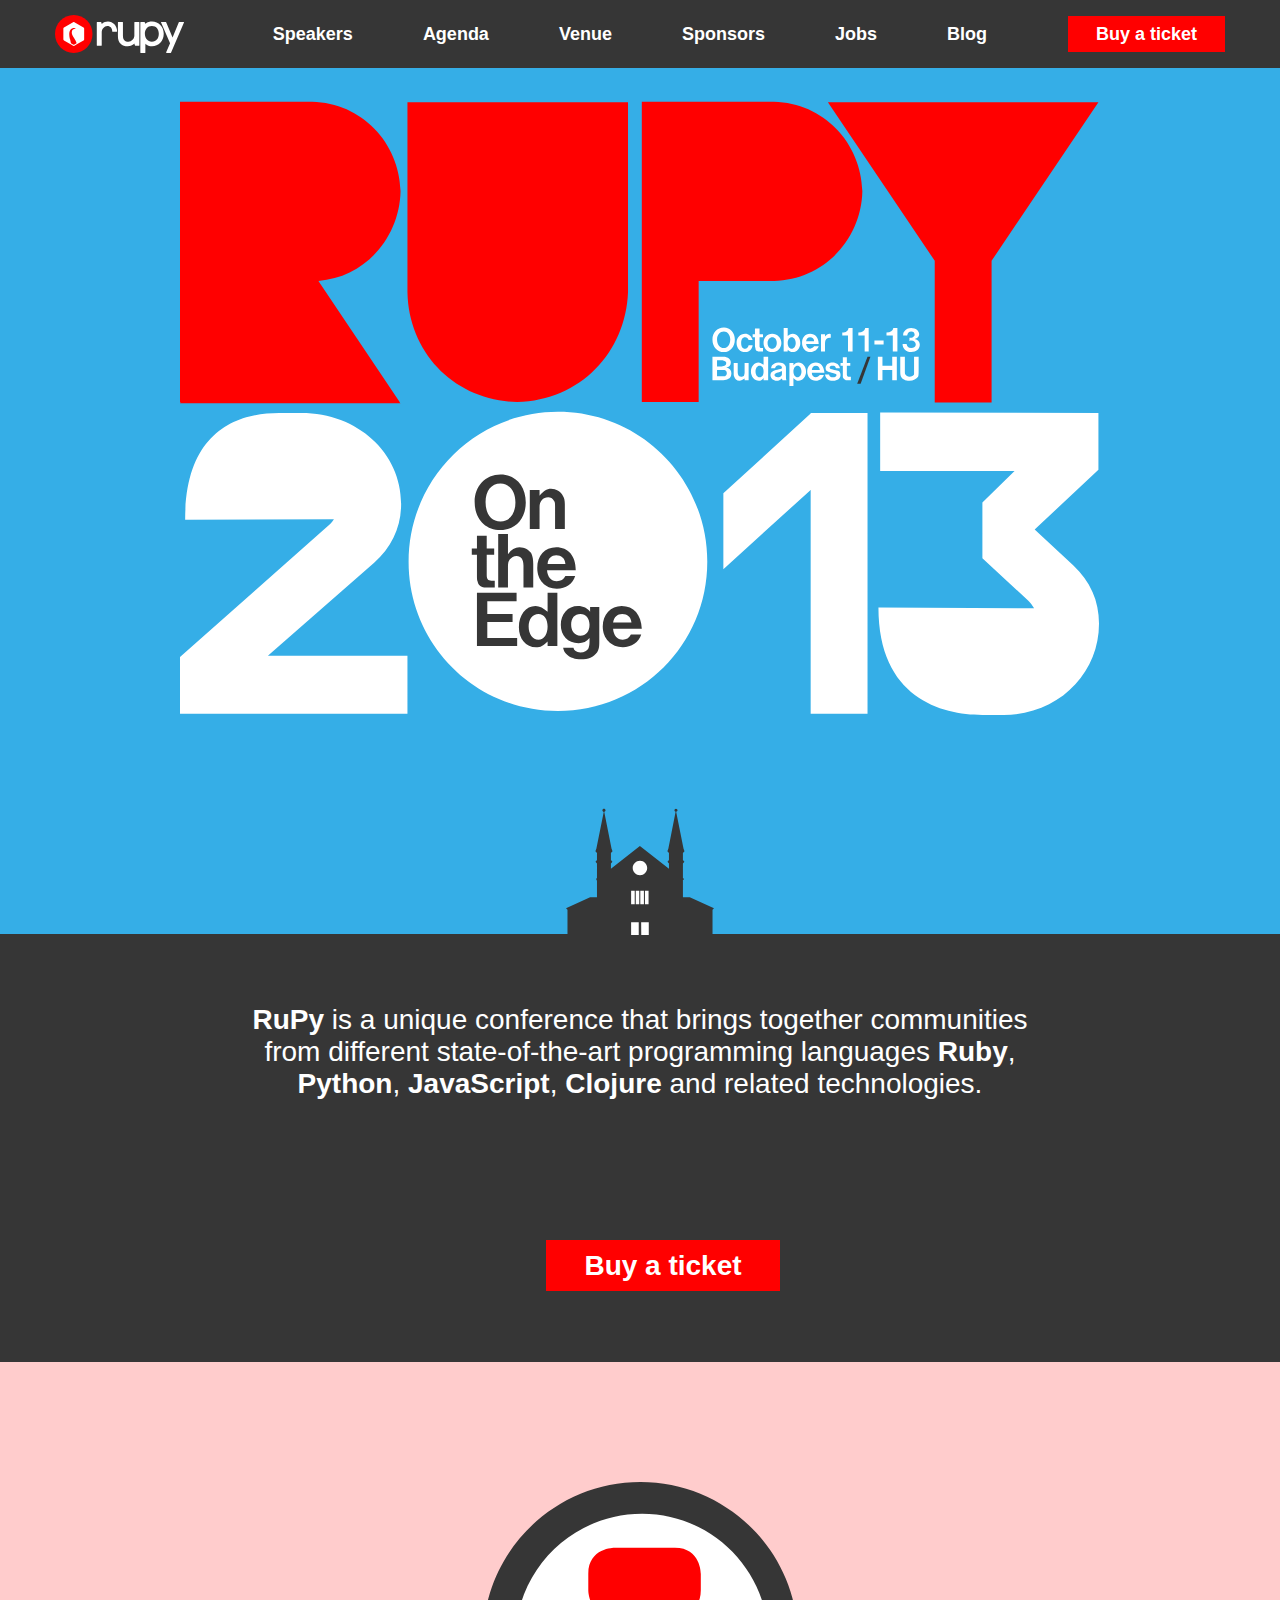
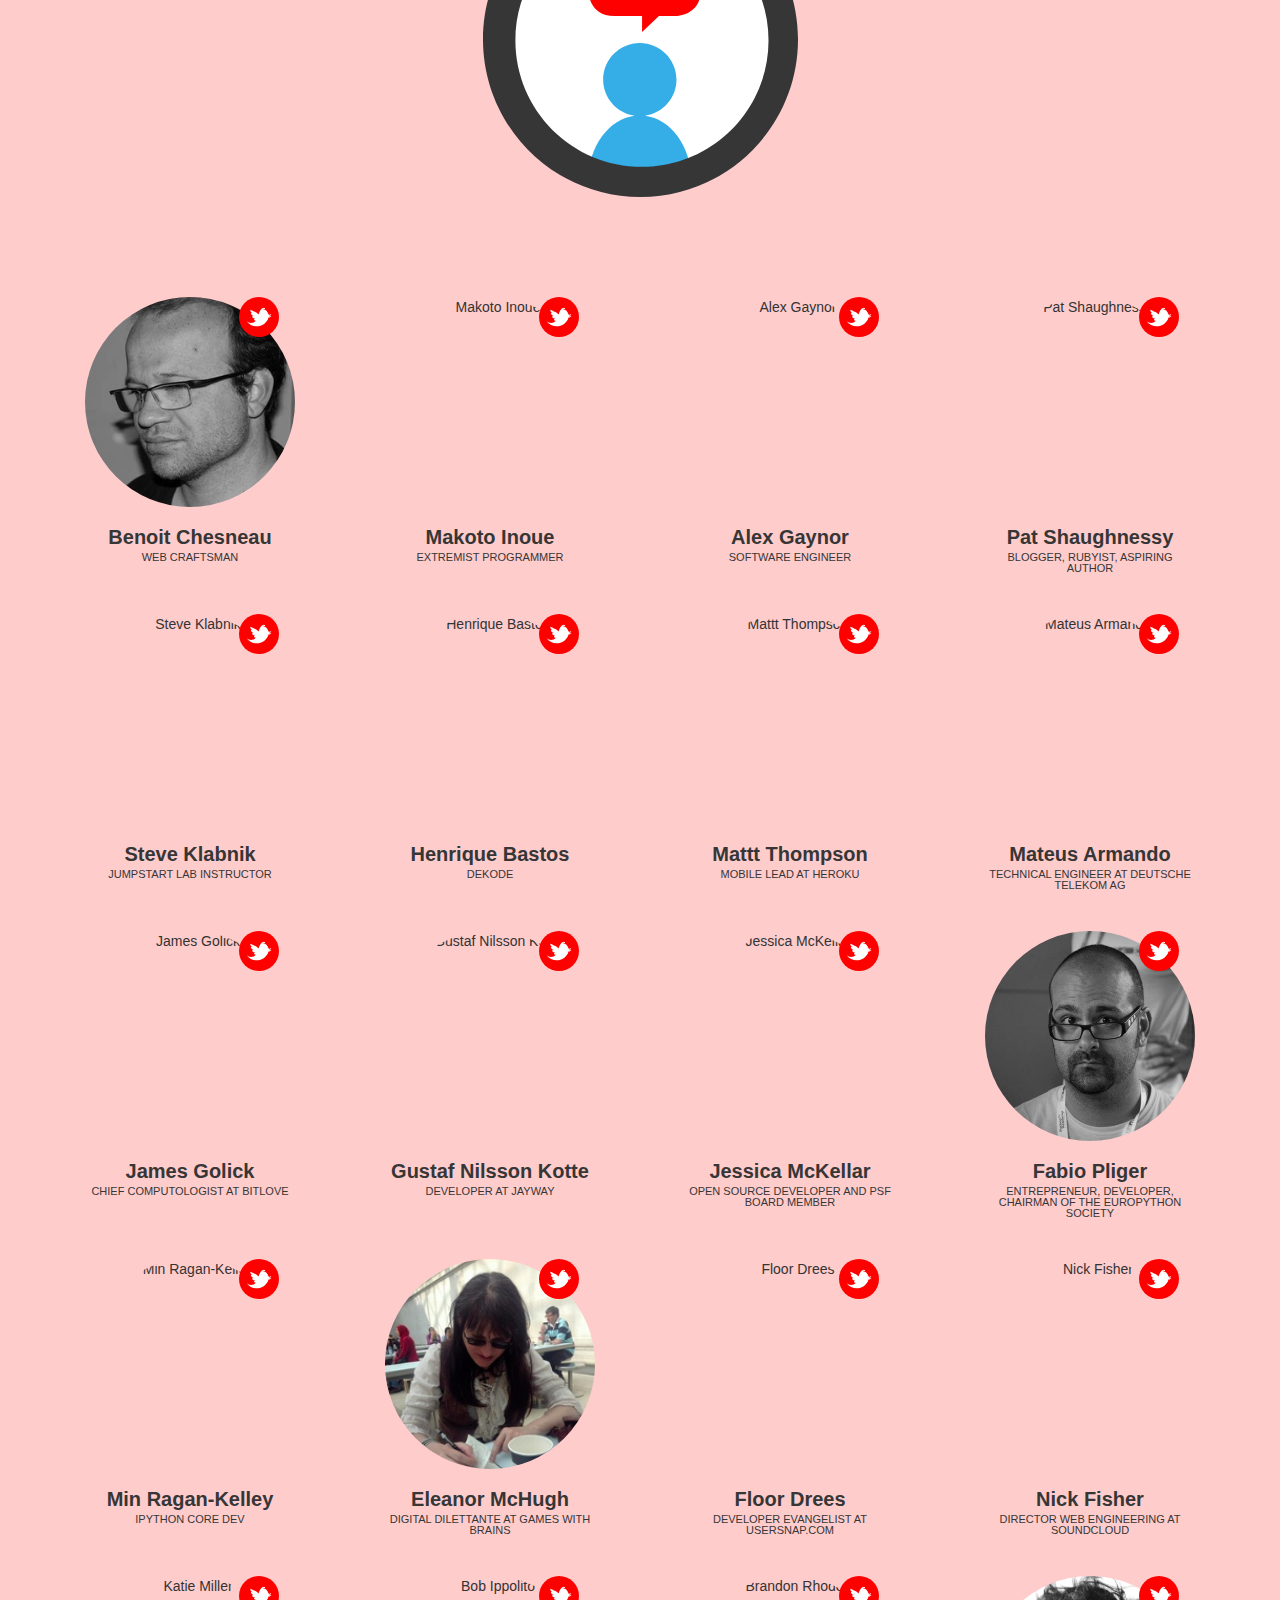
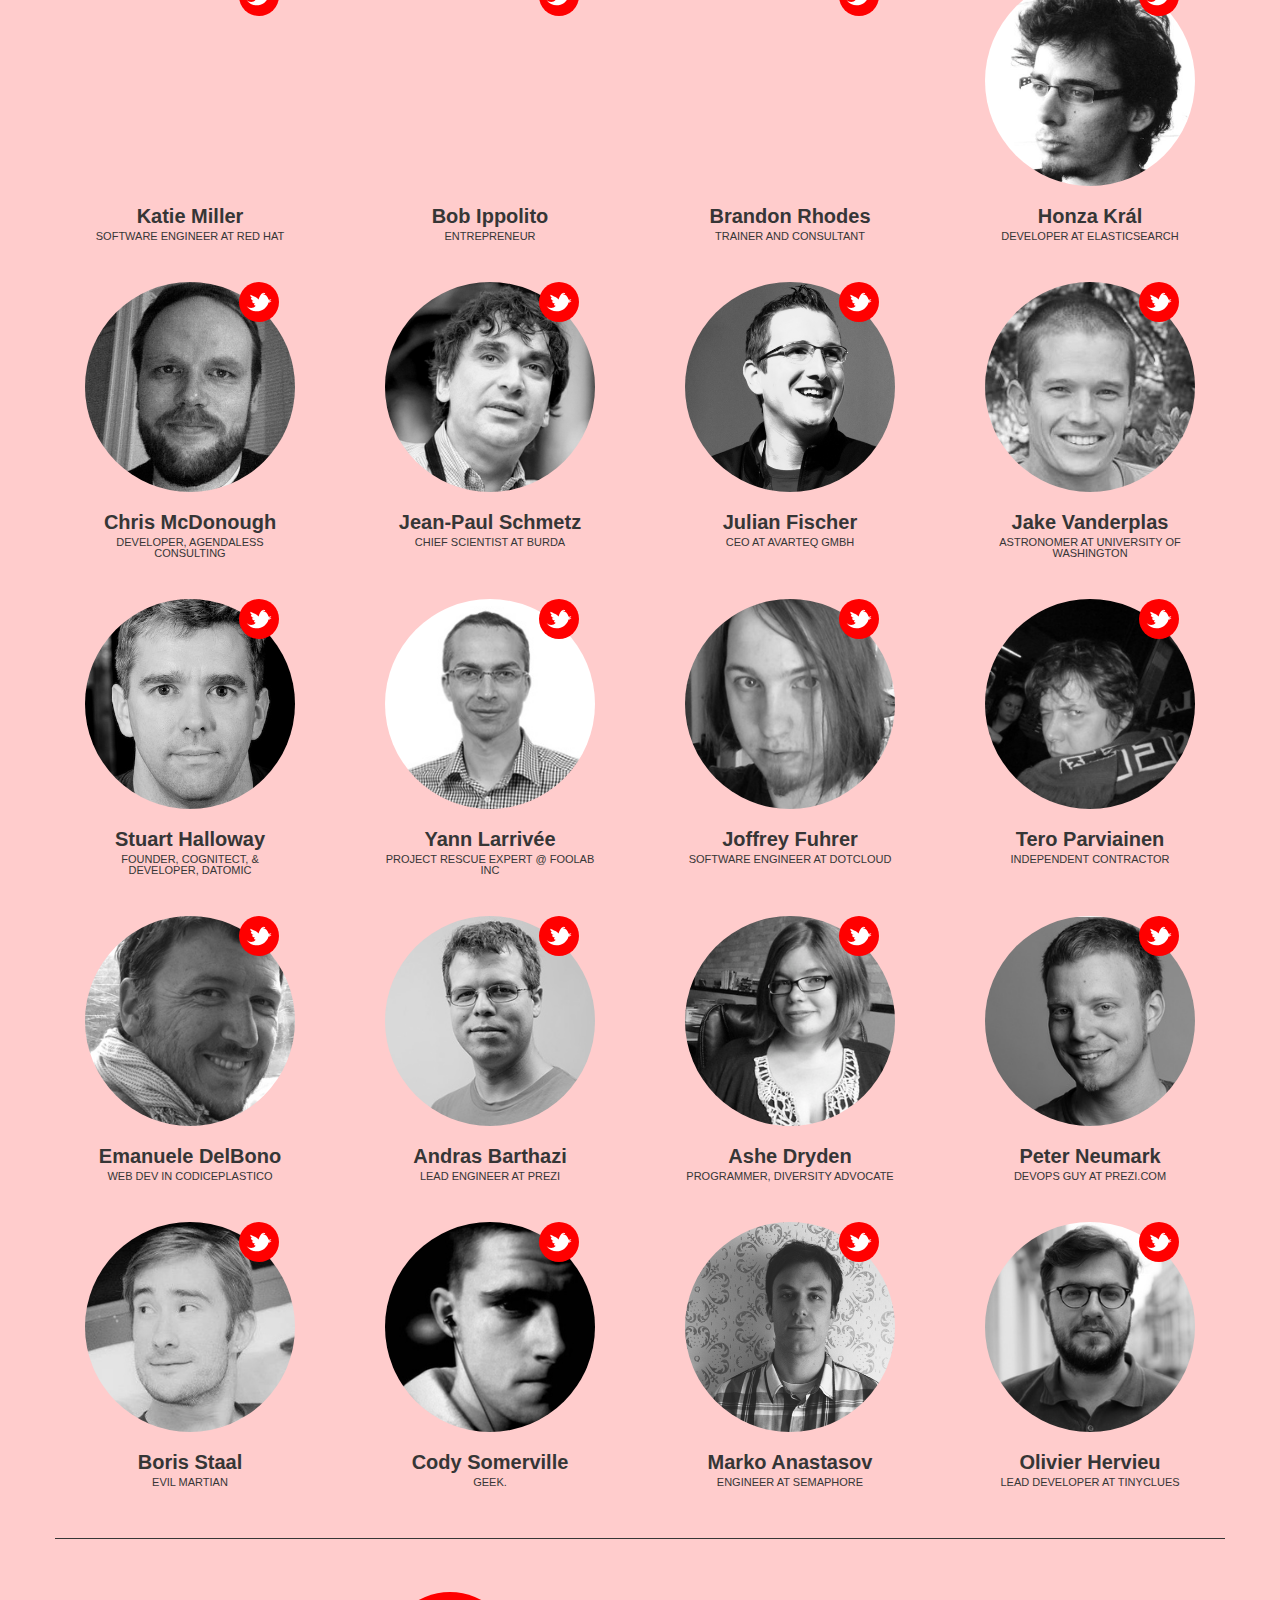
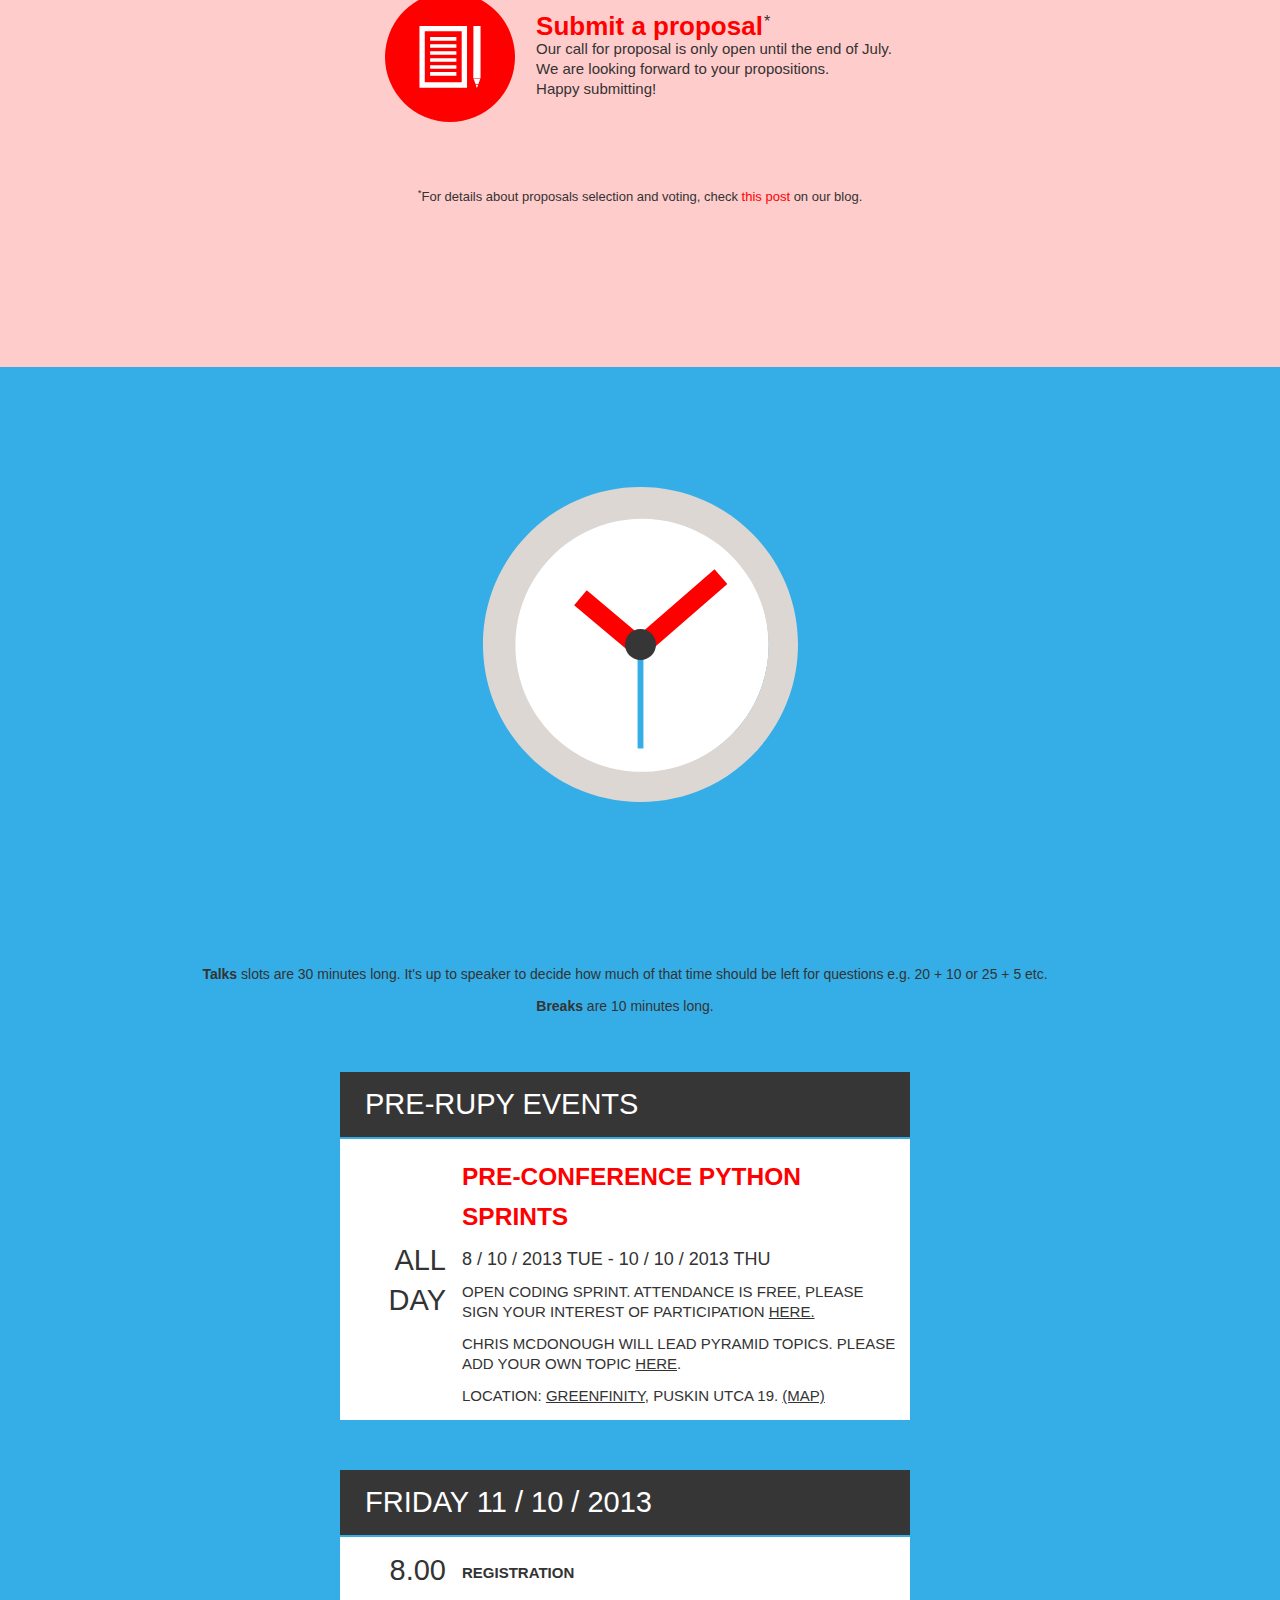
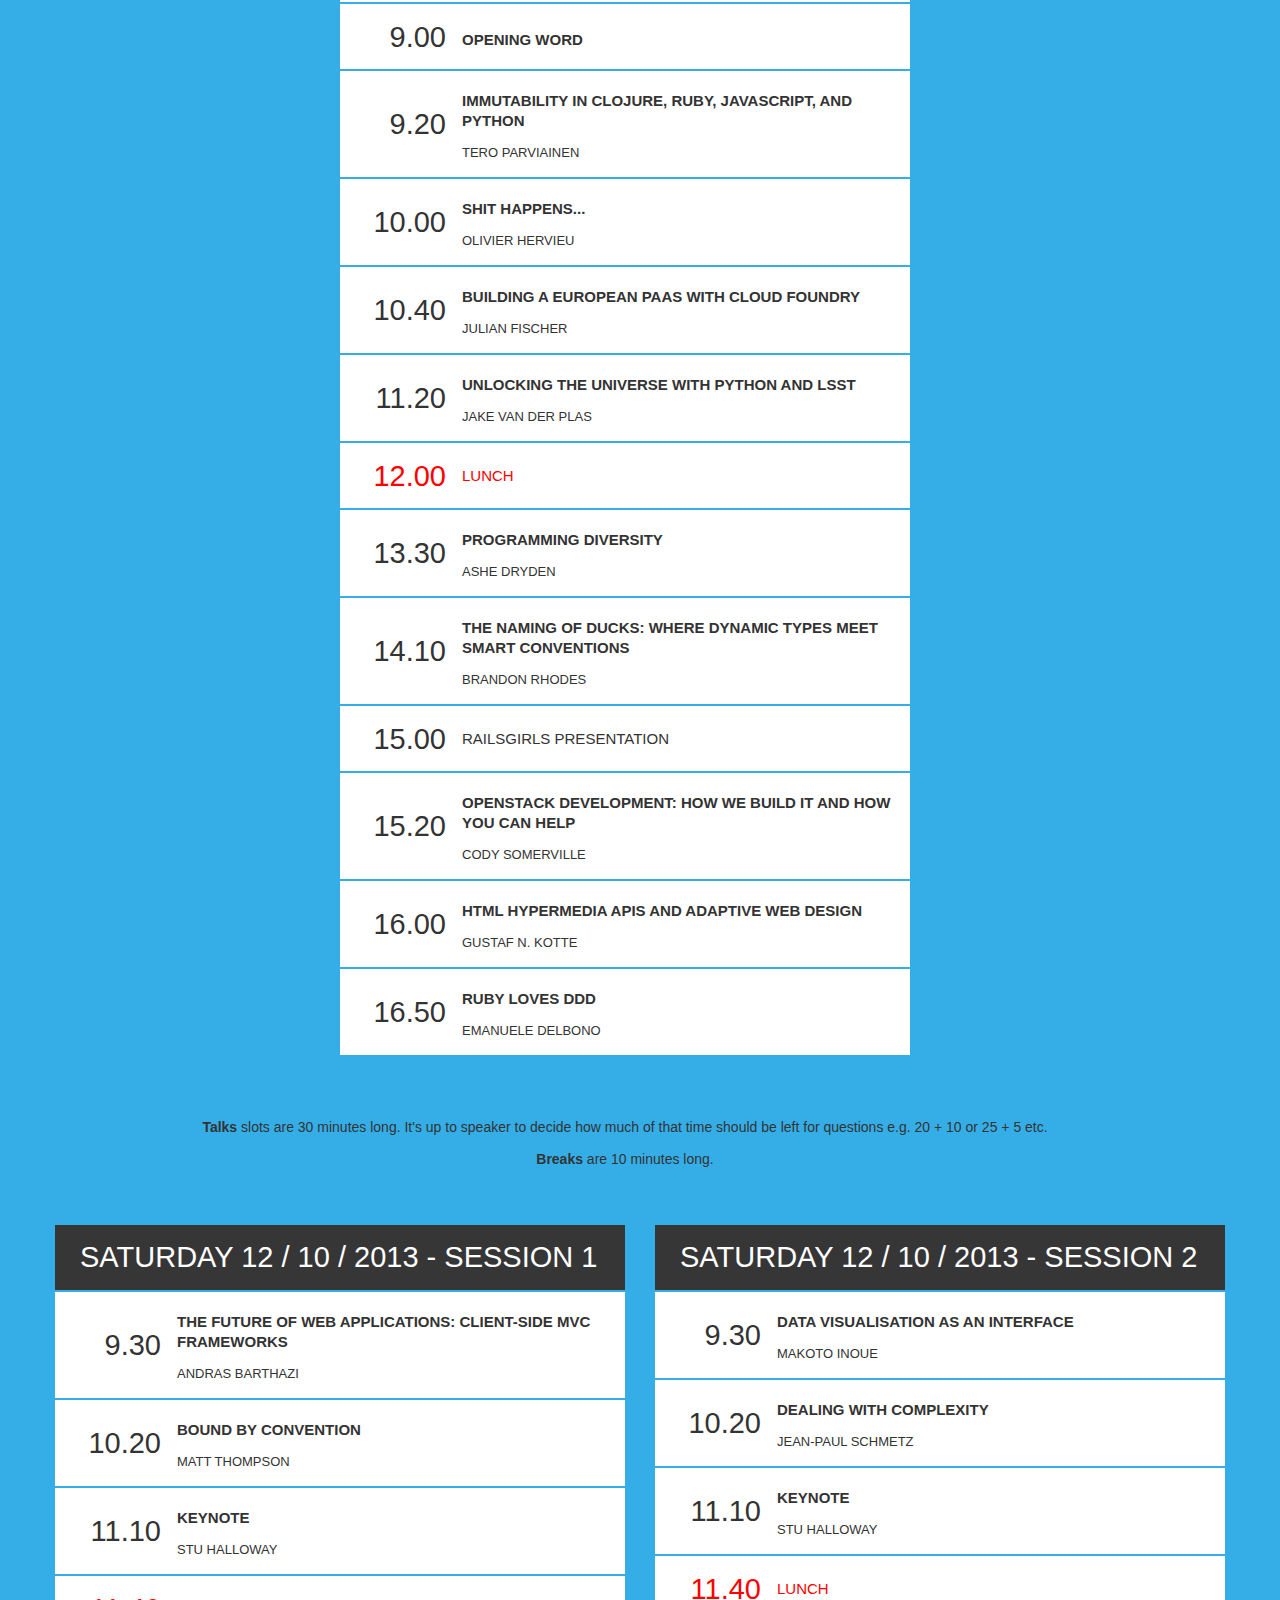
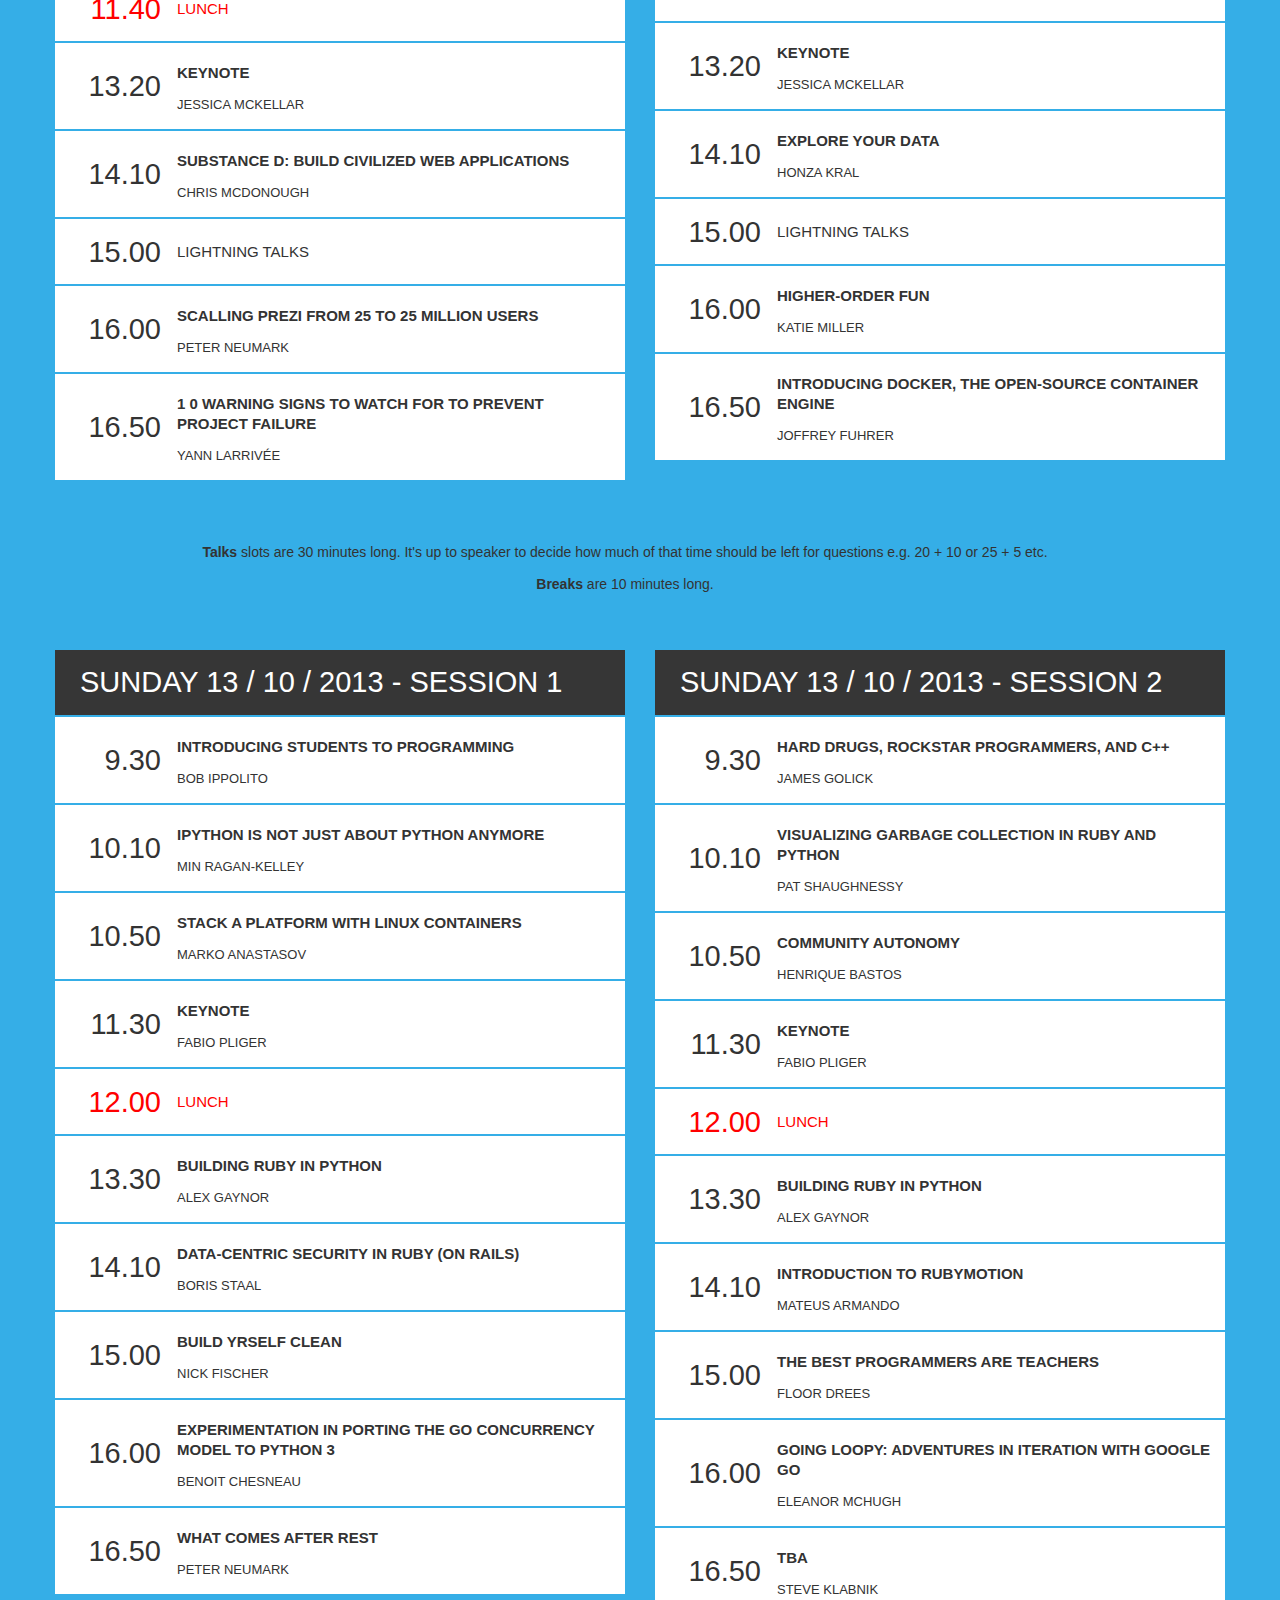
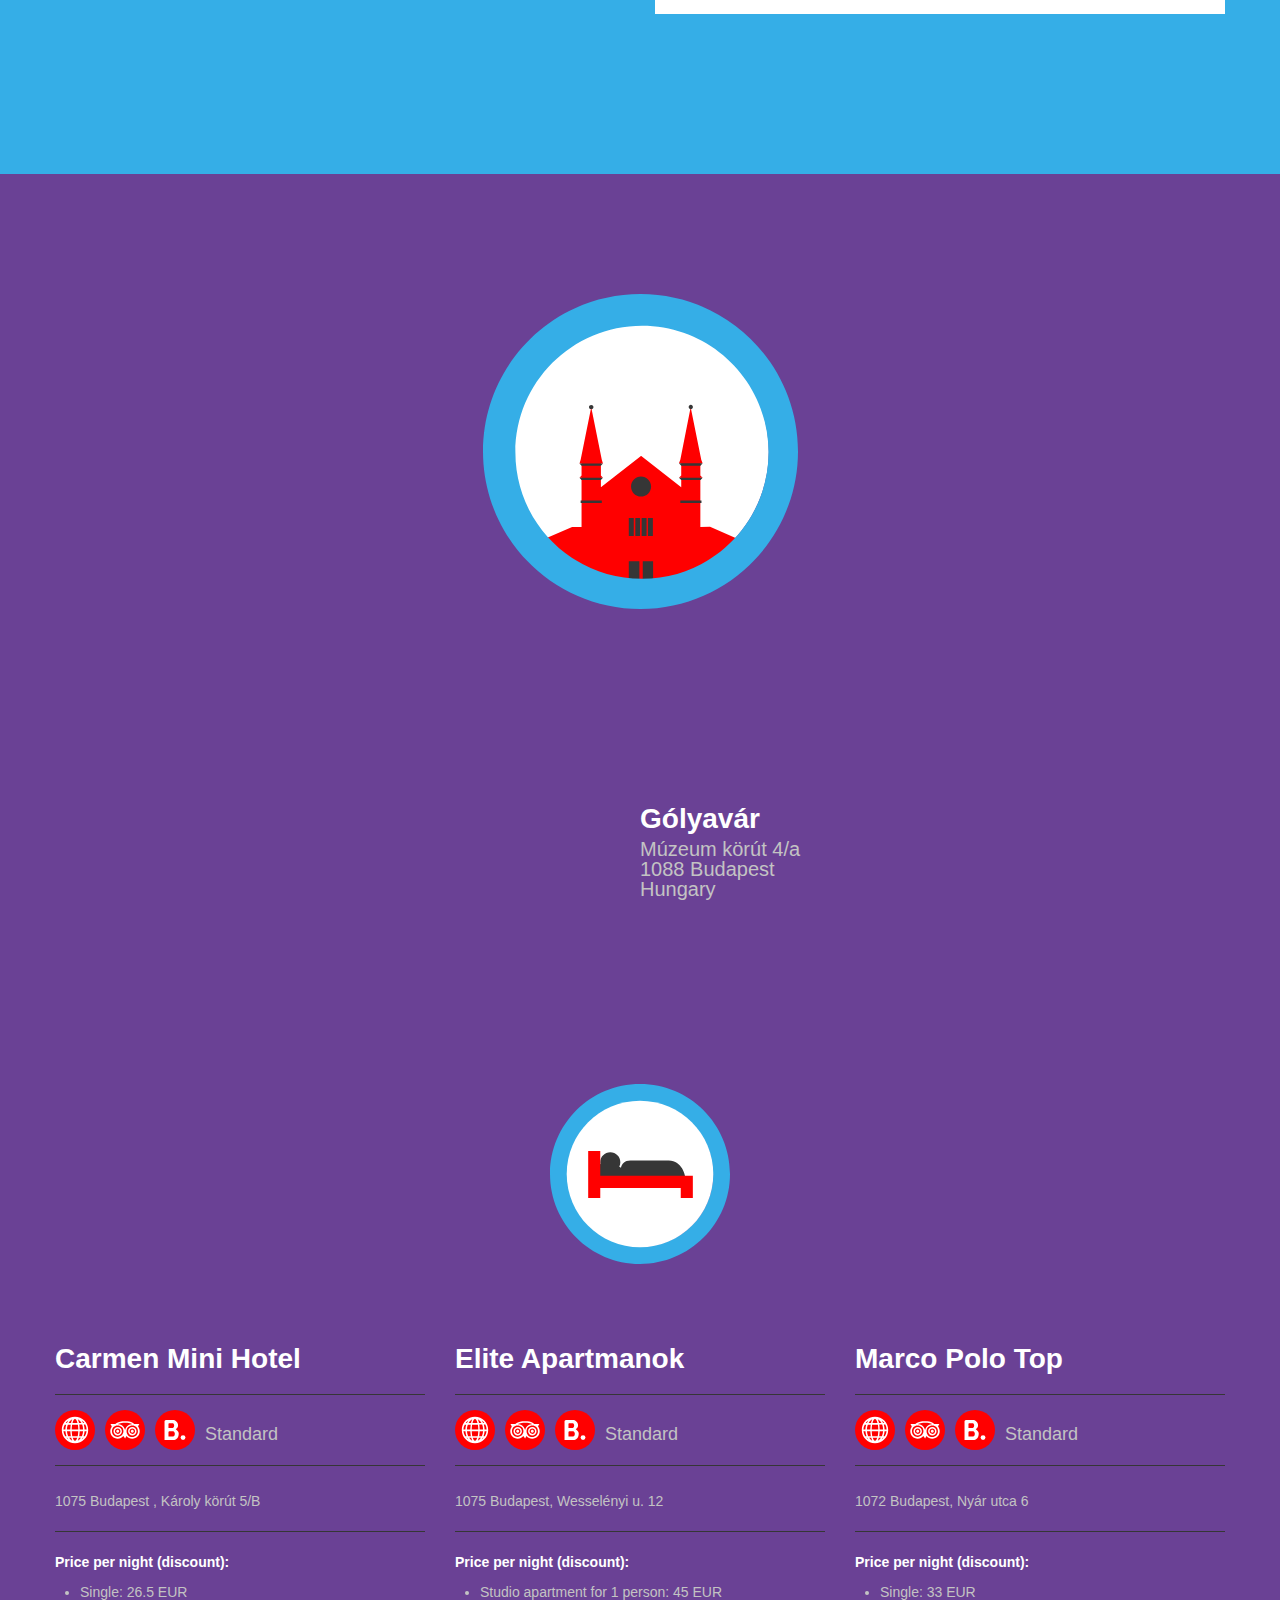
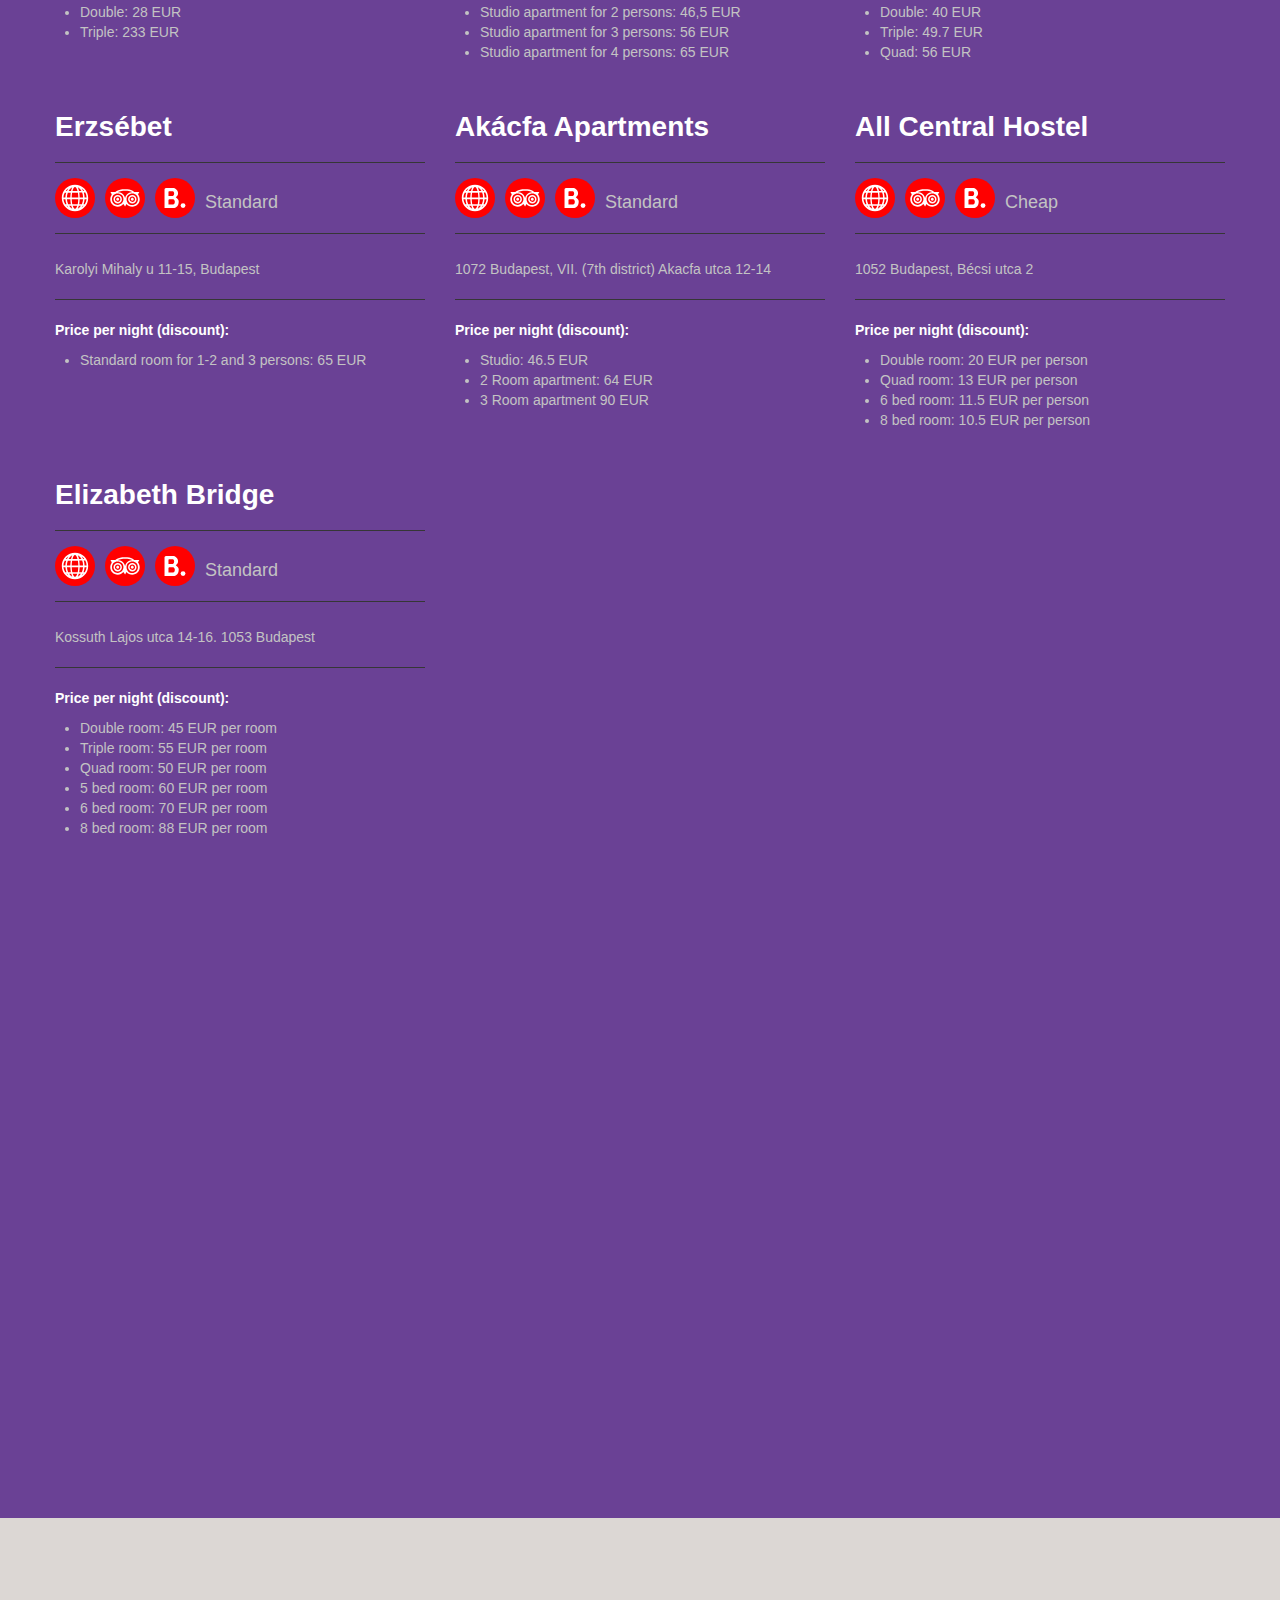
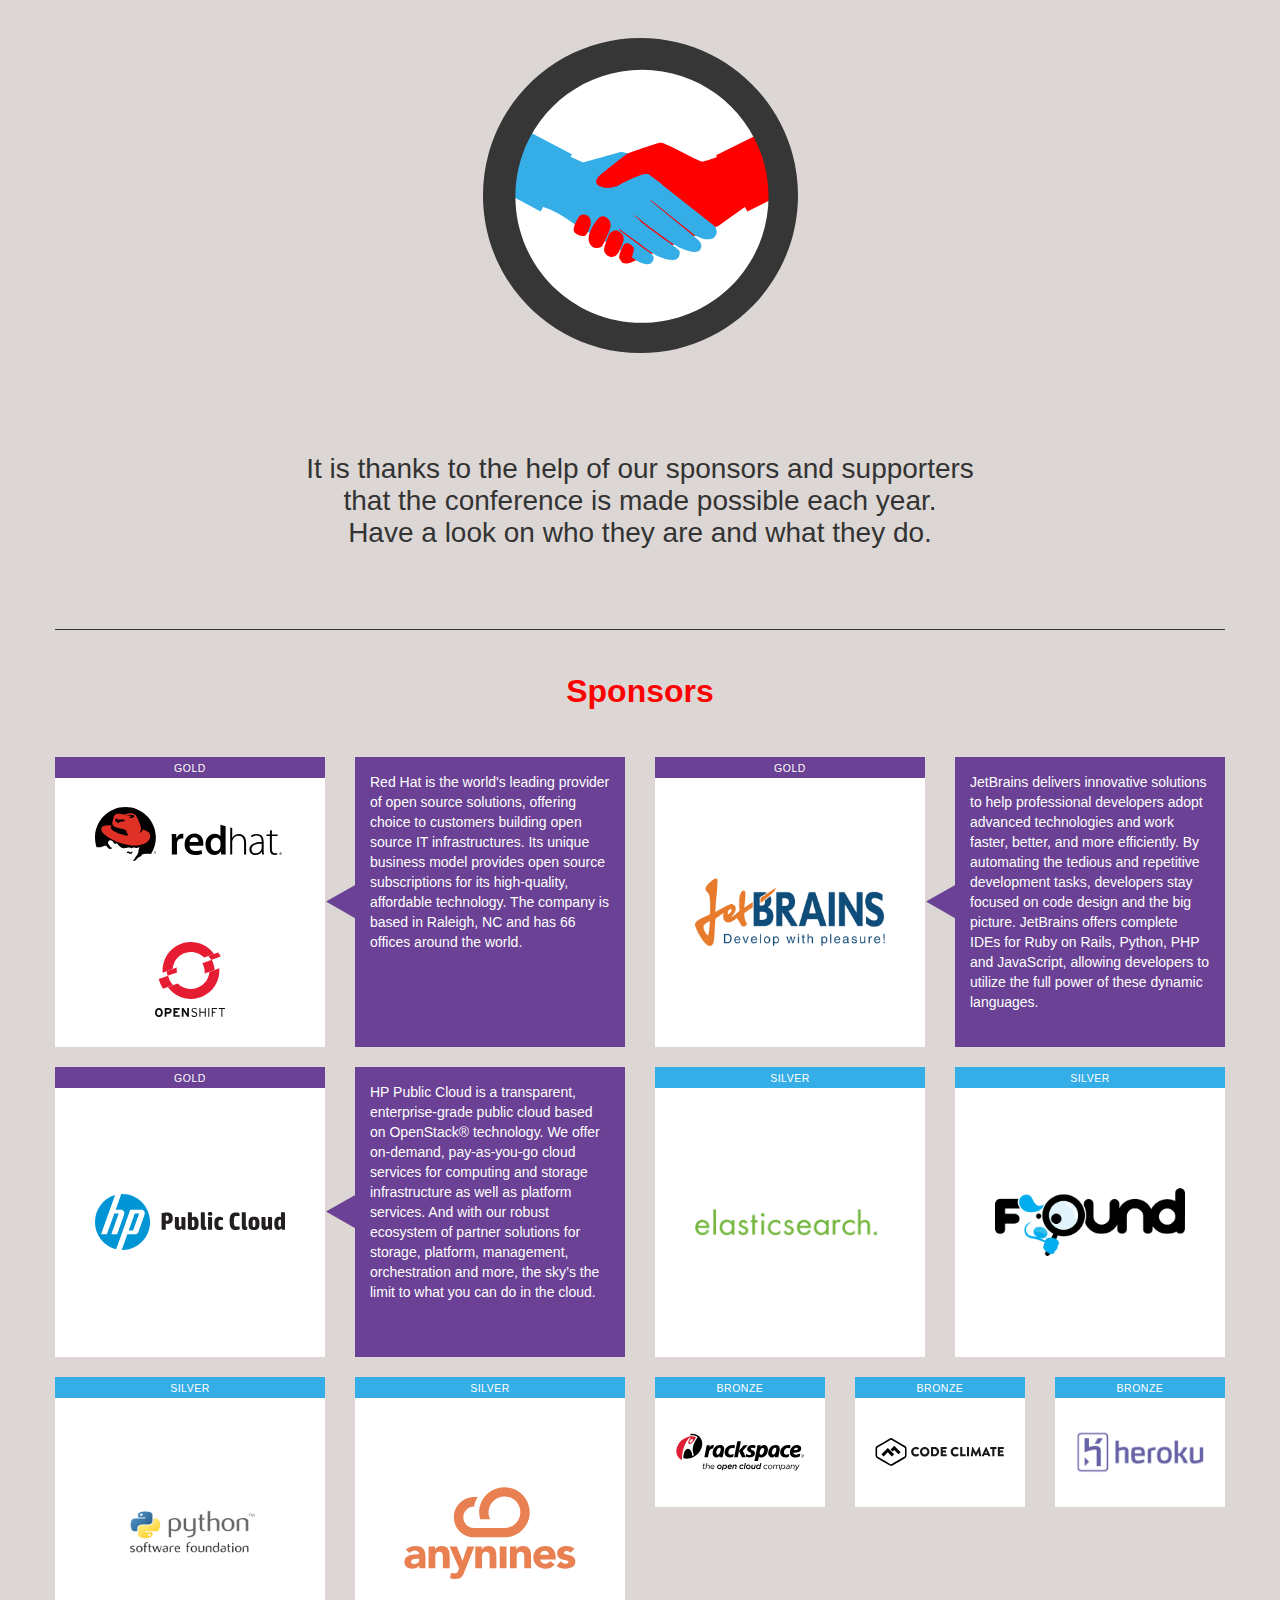
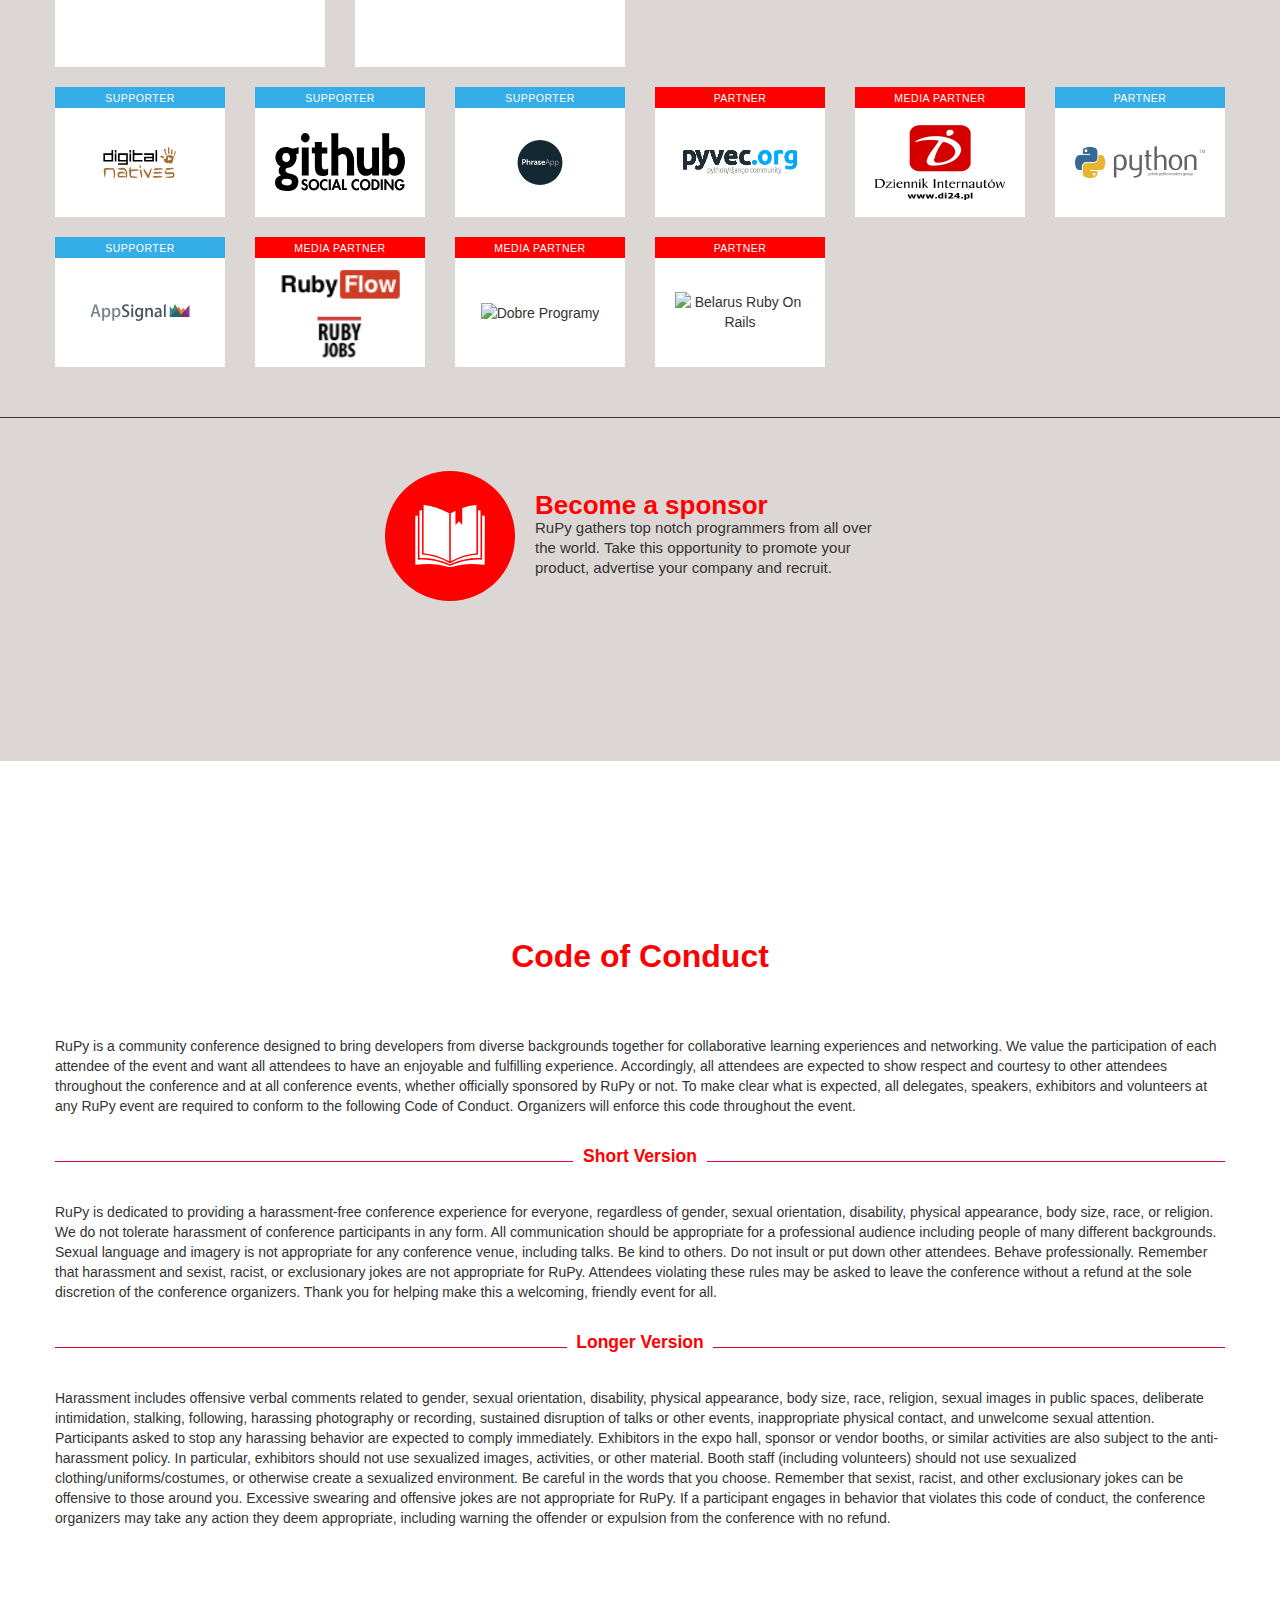
==== commit 6f371ce8: "add note about format of talks" ====
--- a/index.html
+++ b/index.html
@@ -63,12 +63,6 @@
       </div>
     </header>
 
-    <div id="agenda_modal" class="modal hide fade" tabindex="-1" role="dialog" aria-labelledby="myModalLabel" aria-hidden="true">
-      <div class="modal-body">
-        <p>Desc goes here. <br> <br> And here.</p>
-      </div>
-    </div>
-
     <section id="welcome" class="hero-unit">
       <div class="container">
         <h2>RuPy 2013 &mdash; On the Edge &mdash; October 11&ndash;13, Budapest, Hungary</h2>
@@ -678,6 +672,18 @@
         <h2 class="icon-heading agenda">Agenda</h2>
       </div>
 
+      <div class="container note">
+        <div class="row">
+          <p>
+          <strong>Talks</strong> slots are 30 minutes long. It's up to speaker to decide how much of that time should be left for questions e.g. 20 + 10 or 25 + 5 etc.
+          </p>
+
+          <p>
+          <strong>Breaks</strong> are 10 minutes long.
+          </p>
+        </div>
+      </div>
+
       <div class="container pre-events">
         <div class="row">
           <div class="span6">
@@ -750,10 +756,10 @@
                   <td>10.00</td>
                   <td>
                     <p>
-                    Ruby loves DDD
+                    Shit Happens...
                     </p>
                     <p class="author">
-                    Emanuele DelBono
+                    Olivier Hervieu
                     </p>
                   </td>
                 </tr>
@@ -835,16 +841,28 @@
                   <td>16.50</td>
                   <td>
                     <p>
-                    Shit Happens...
+                    Ruby loves DDD
                     </p>
                     <p class="author">
-                    Olivier Hervieu
+                    Emanuele DelBono
                     </p>
                   </td>
                 </tr>
               </tbody>
             </table>
           </div>
+        </div>
+      </div>
+
+      <div class="container note">
+        <div class="row">
+          <p>
+          <strong>Talks</strong> slots are 30 minutes long. It's up to speaker to decide how much of that time should be left for questions e.g. 20 + 10 or 25 + 5 etc.
+          </p>
+
+          <p>
+          <strong>Breaks</strong> are 10 minutes long.
+          </p>
         </div>
       </div>
 
@@ -898,7 +916,7 @@
                   <td>13.20</td>
                   <td colspan="2">
                     <p>
-                    Keynote: How the Internet Works
+                    Keynote
                     </p>
                     <p class="author">
                     Jessica McKellar
@@ -994,7 +1012,7 @@
                   <td>13.20</td>
                   <td>
                     <p>
-                    Keynote: How the Internet Works
+                    Keynote
                     </p>
                     <p class="author">
                     Jessica McKellar
@@ -1041,6 +1059,18 @@
               </tbody>
             </table>
           </div>
+        </div>
+      </div>
+
+      <div class="container note">
+        <div class="row">
+          <p>
+          <strong>Talks</strong> slots are 30 minutes long. It's up to speaker to decide how much of that time should be left for questions e.g. 20 + 10 or 25 + 5 etc.
+          </p>
+
+          <p>
+          <strong>Breaks</strong> are 10 minutes long.
+          </p>
         </div>
       </div>
 
@@ -1297,7 +1327,7 @@
         </div>
       </div>
 
-      <div class="container no-padding-bottom">
+      <div class="container">
         <h3 class="icon-heading accomodation">Accomodation</h3>
 
         <div class="row">
--- a/stylesheets/main.css
+++ b/stylesheets/main.css
@@ -488,6 +488,19 @@
   text-transform: uppercase;
 }
 
+#agenda .note {
+    margin-bottom: 50px;
+    margin-top: 50px;
+}
+
+#agenda .note:first-child {
+    margin-top: 0;
+}
+
+#agenda .note p {
+    text-align: center;
+}
+
 #agenda .pre-events .span6 {
     margin: auto;
     float: none;
@@ -513,10 +526,7 @@
   background-color: #FFCCCC;
 }
 
-#agenda table tr {
-  height: 106px;
-}
-
+#agenda table tr,
 #agenda table caption {
   height: 65px;
 }
@@ -659,10 +669,6 @@
 #venue .container ~ .container {
   top: 475px;
   padding-bottom: 475px;
-}
-
-#venue .container ~ .no-padding-bottom {
-  padding-bottom: 0px;
 }
 
 #venue h3.icon-heading:not(:first-of-type) {
@@ -1057,8 +1063,8 @@
   }
 
   .navbar .nav > li > a {
-    margin-left: 26px;
-    margin-right: 26px;
+    margin-left: 20px;
+    margin-right: 20px;
   }
 
   .hero-unit {
@@ -1136,7 +1142,6 @@
   #faces li {
     height: 250px;
   }
-}
 
 #coc h3 {
     text-align: center;
@@ -1214,3 +1219,4 @@
     padding: 0;
   }
 }*/
+
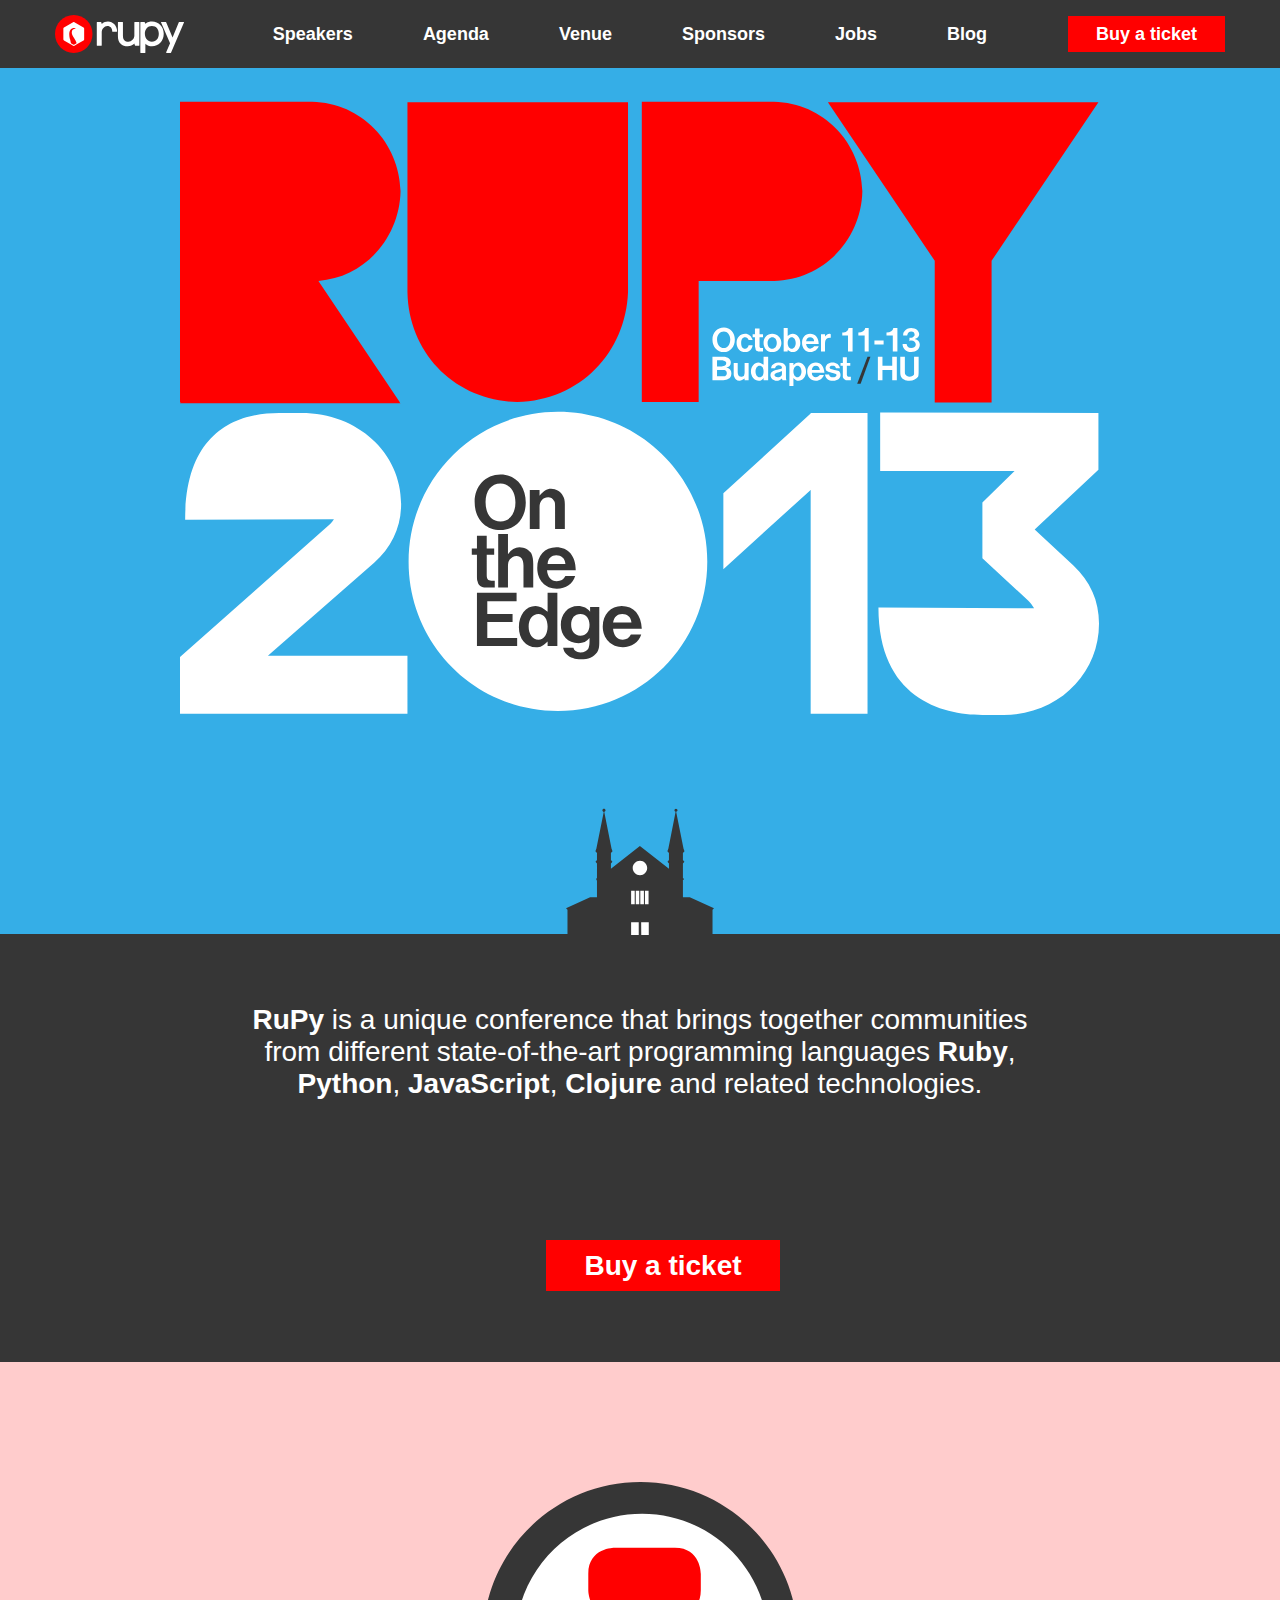
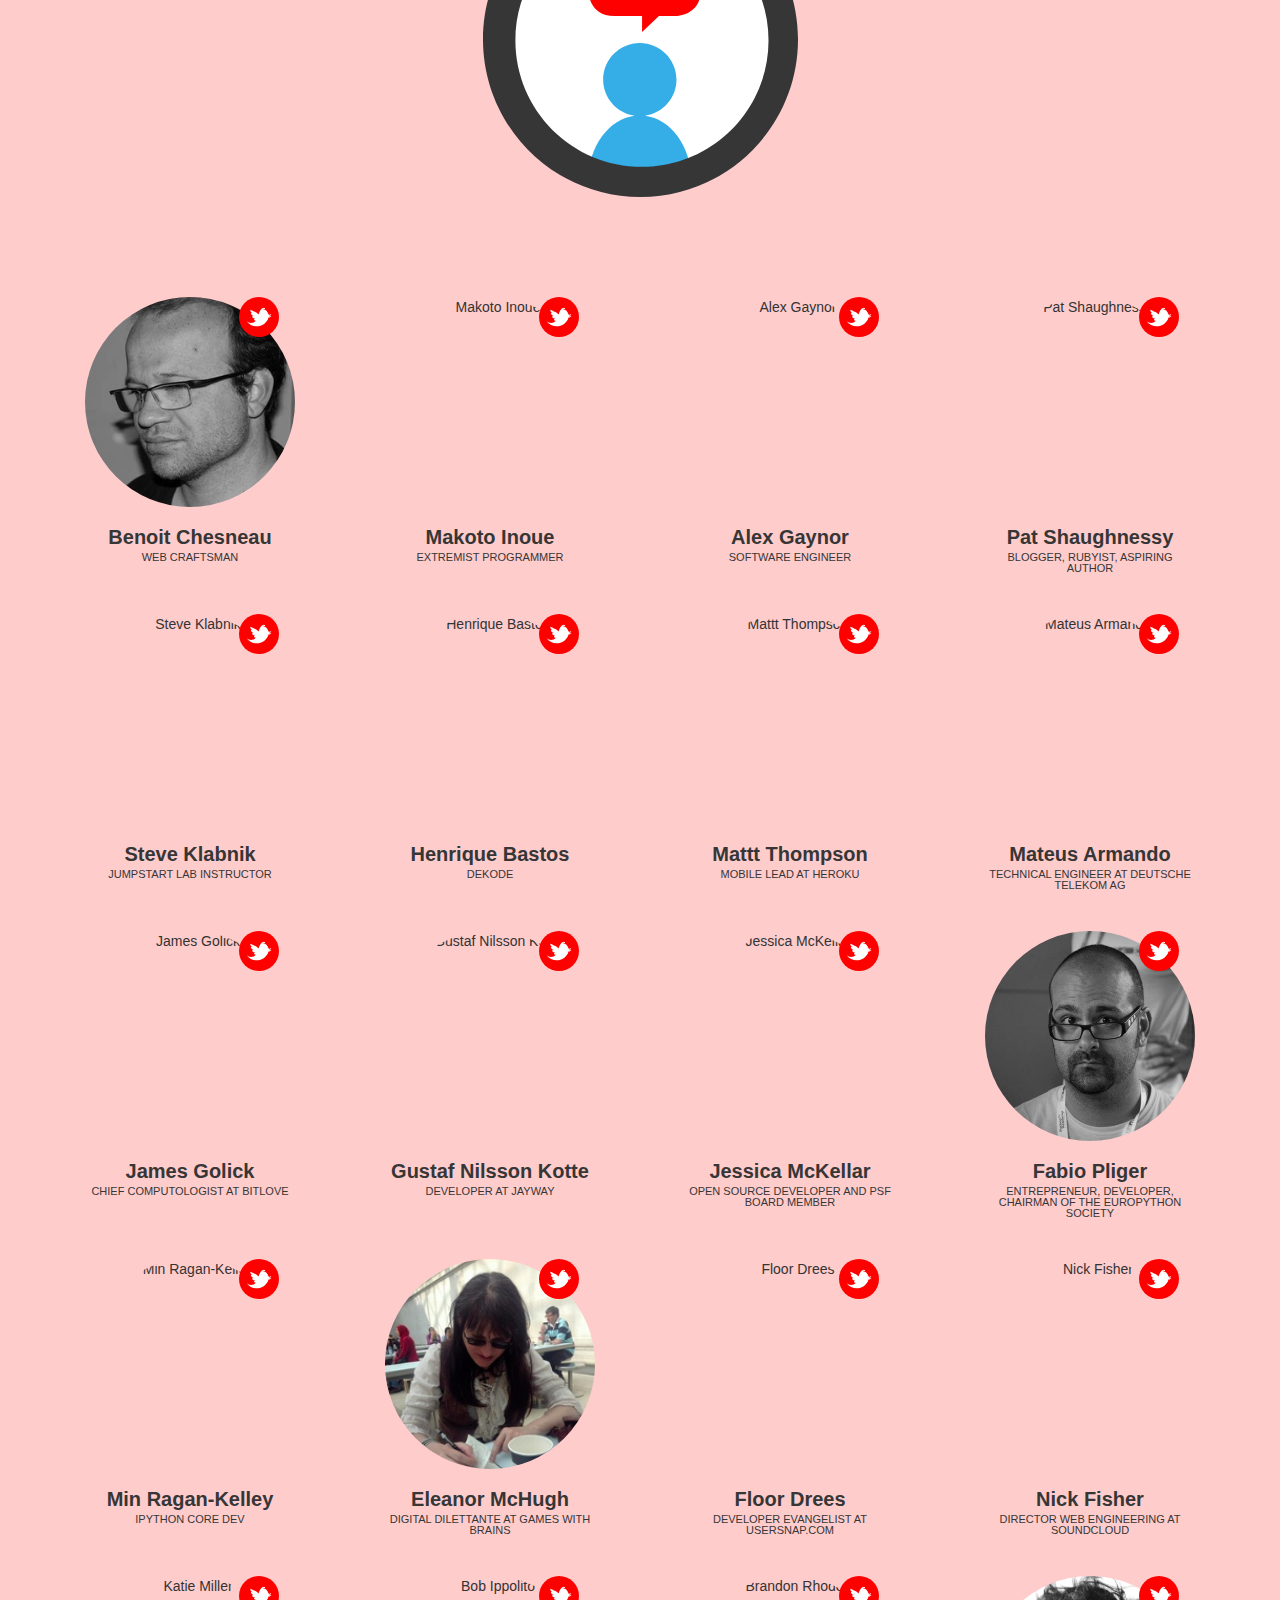
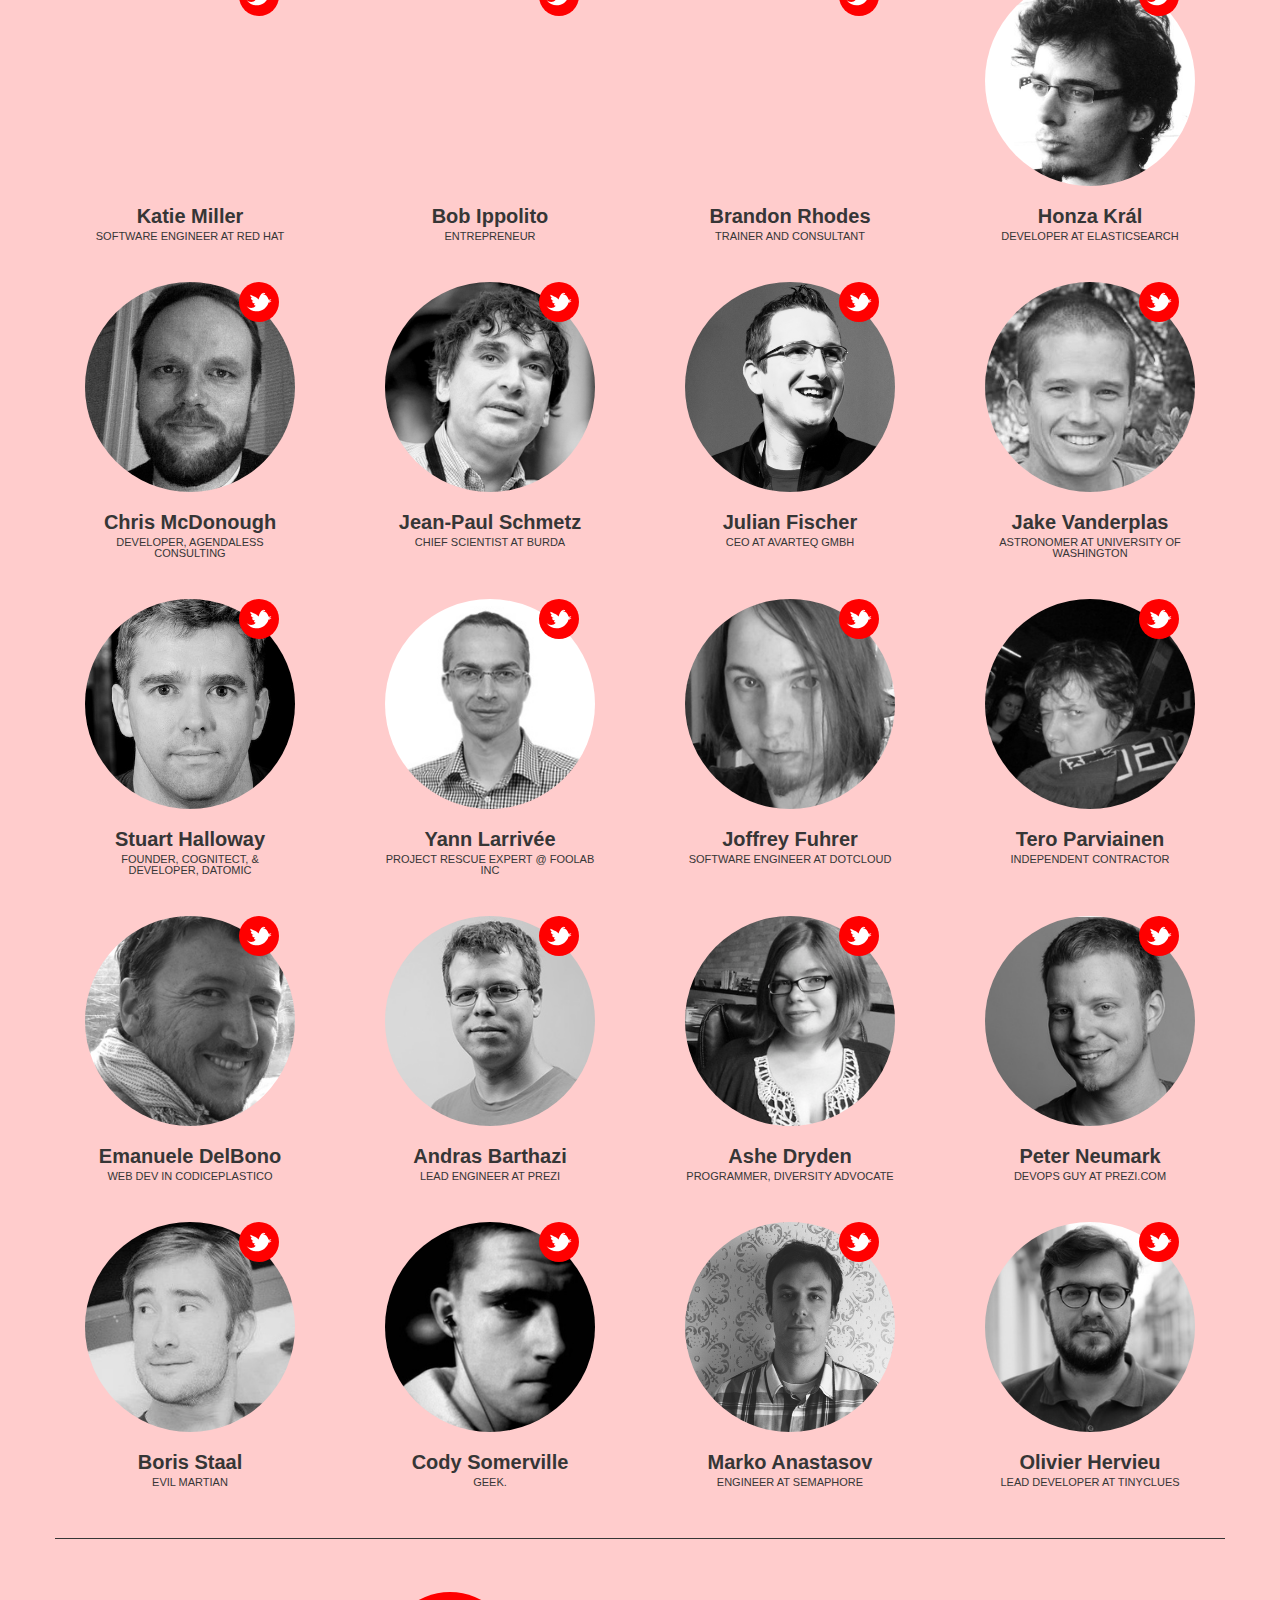
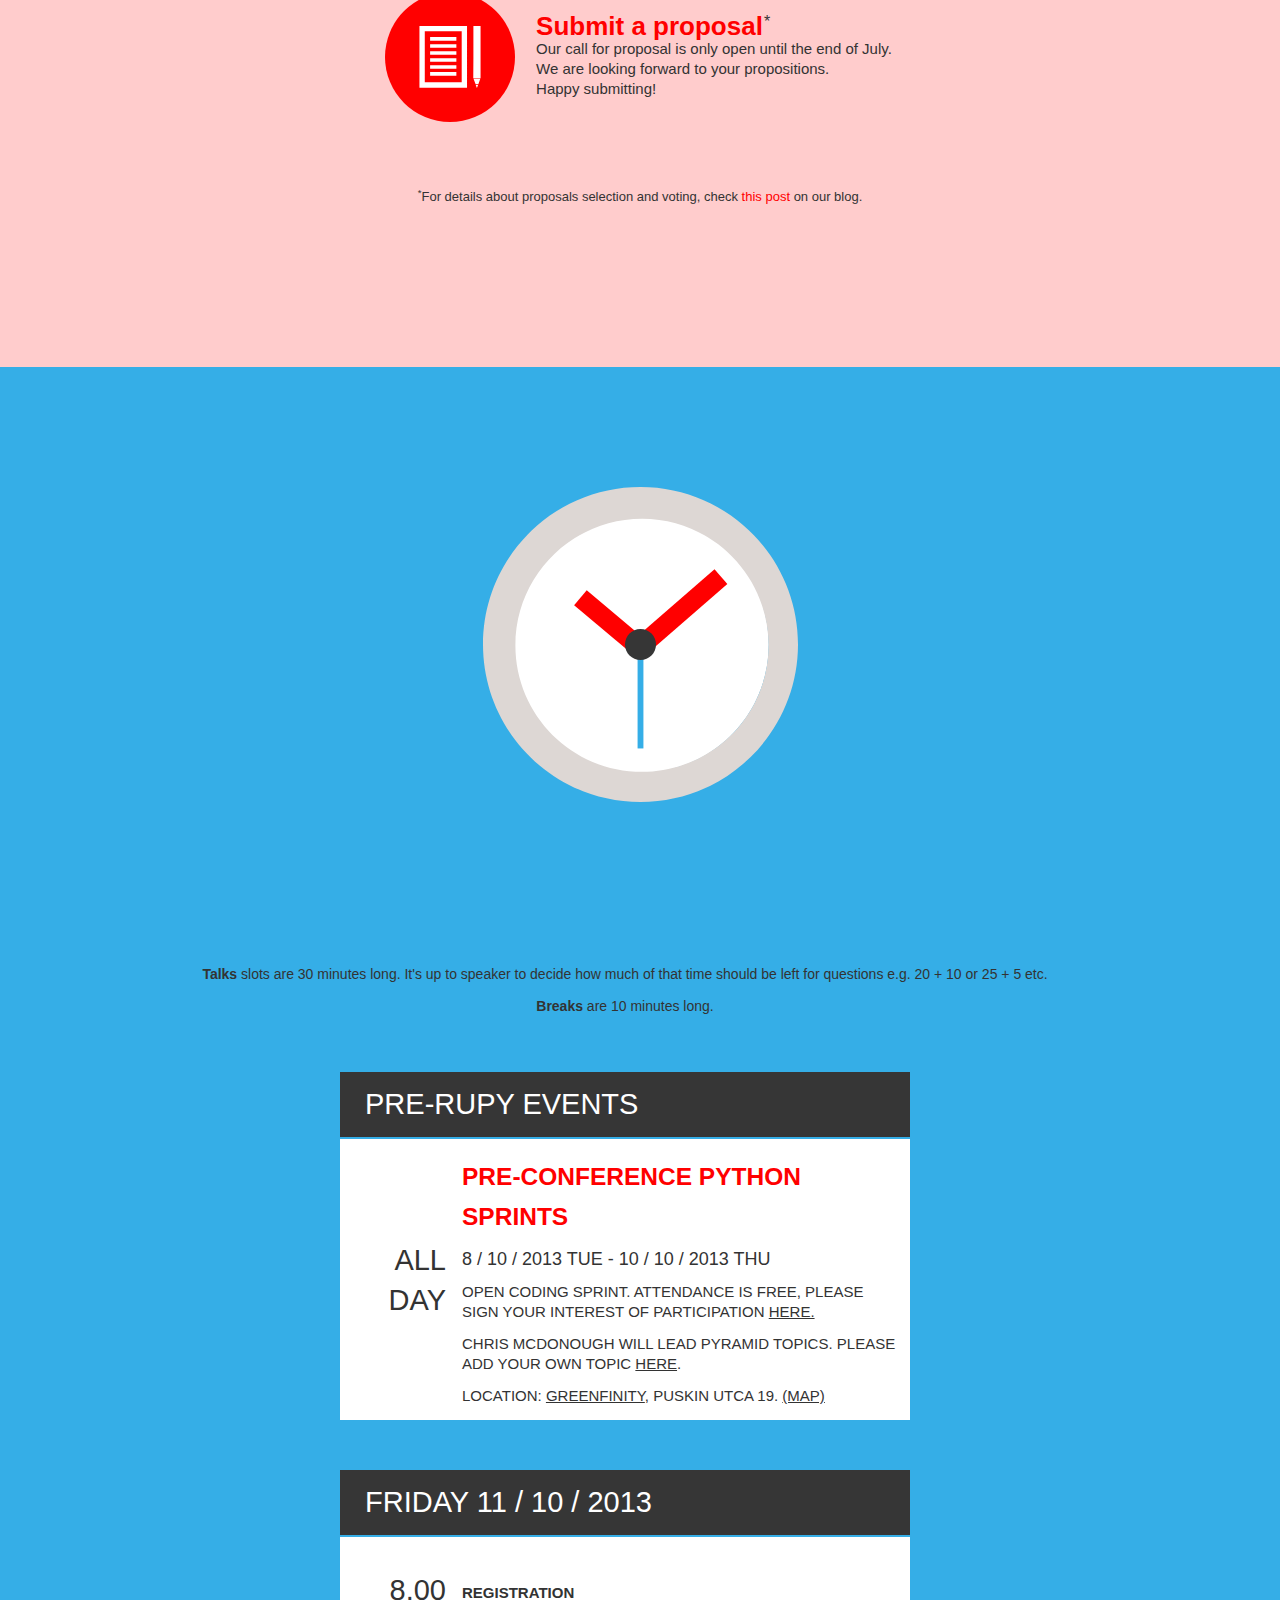
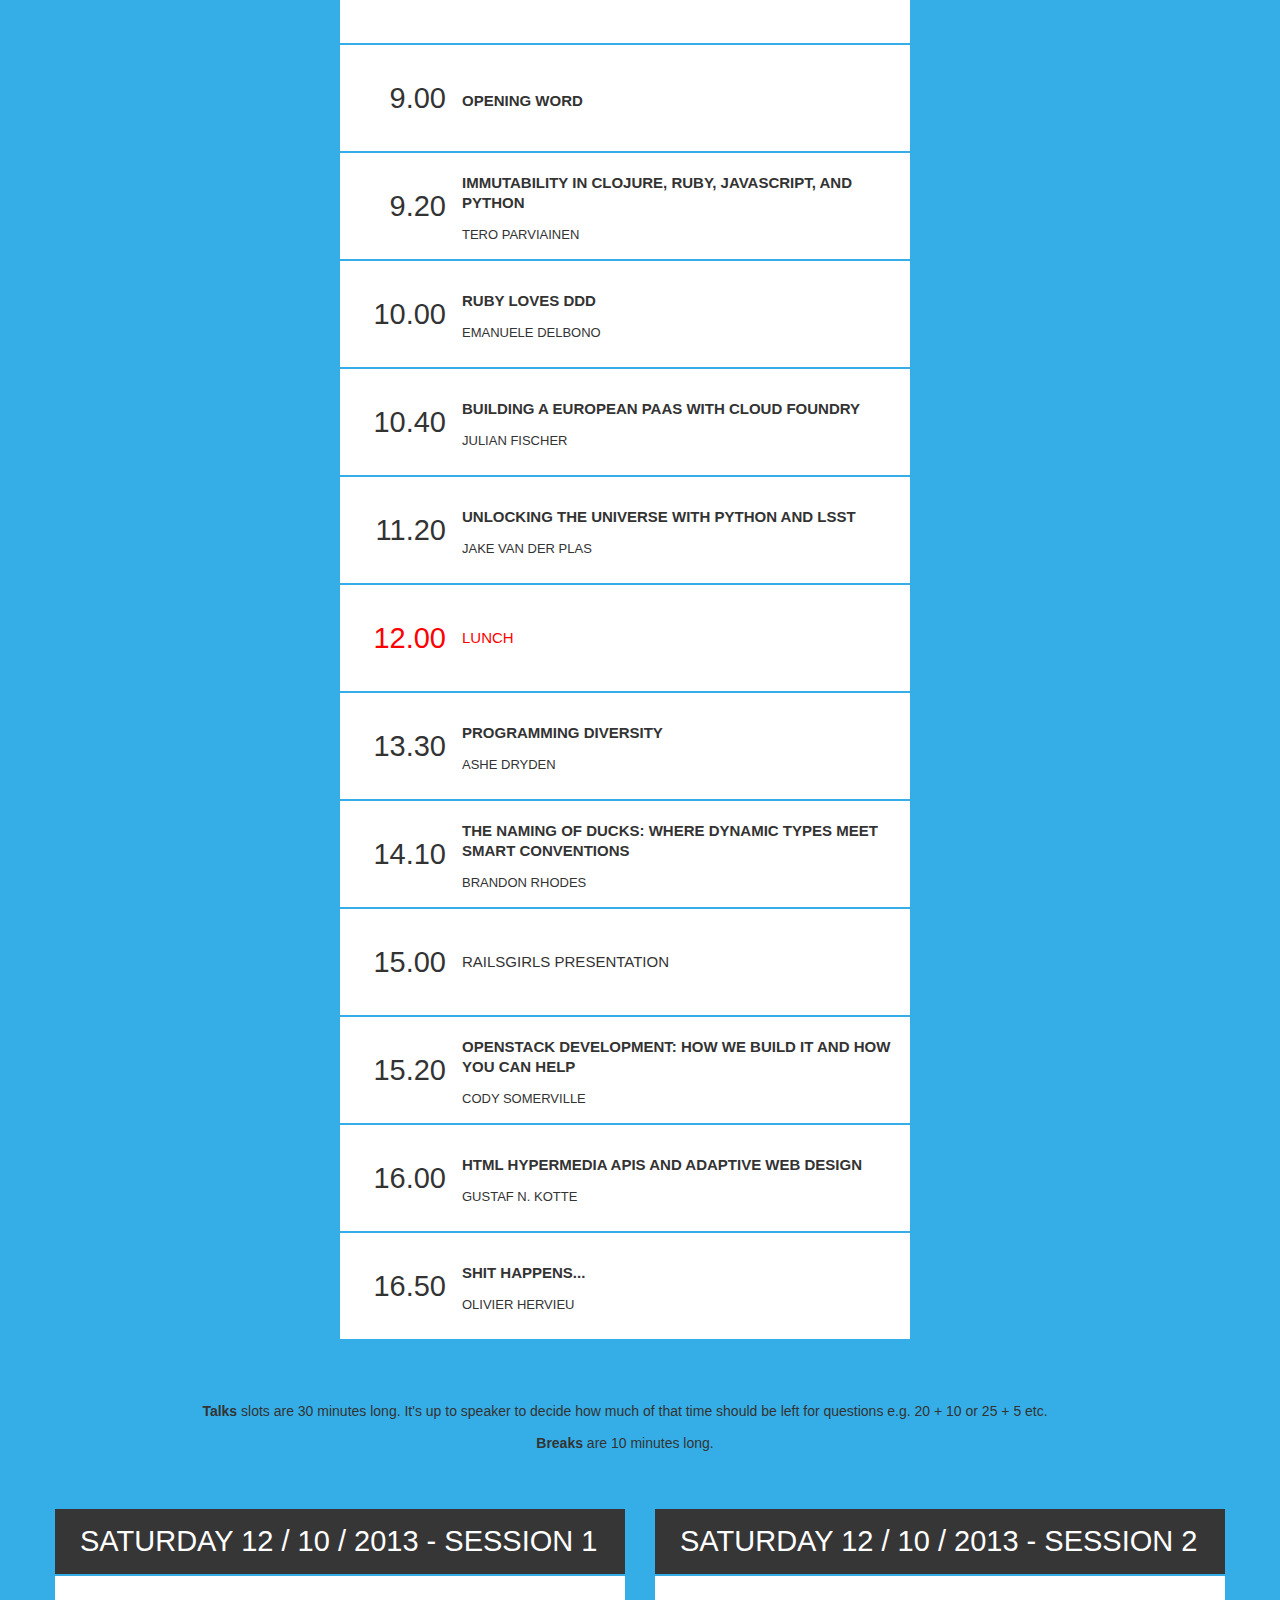
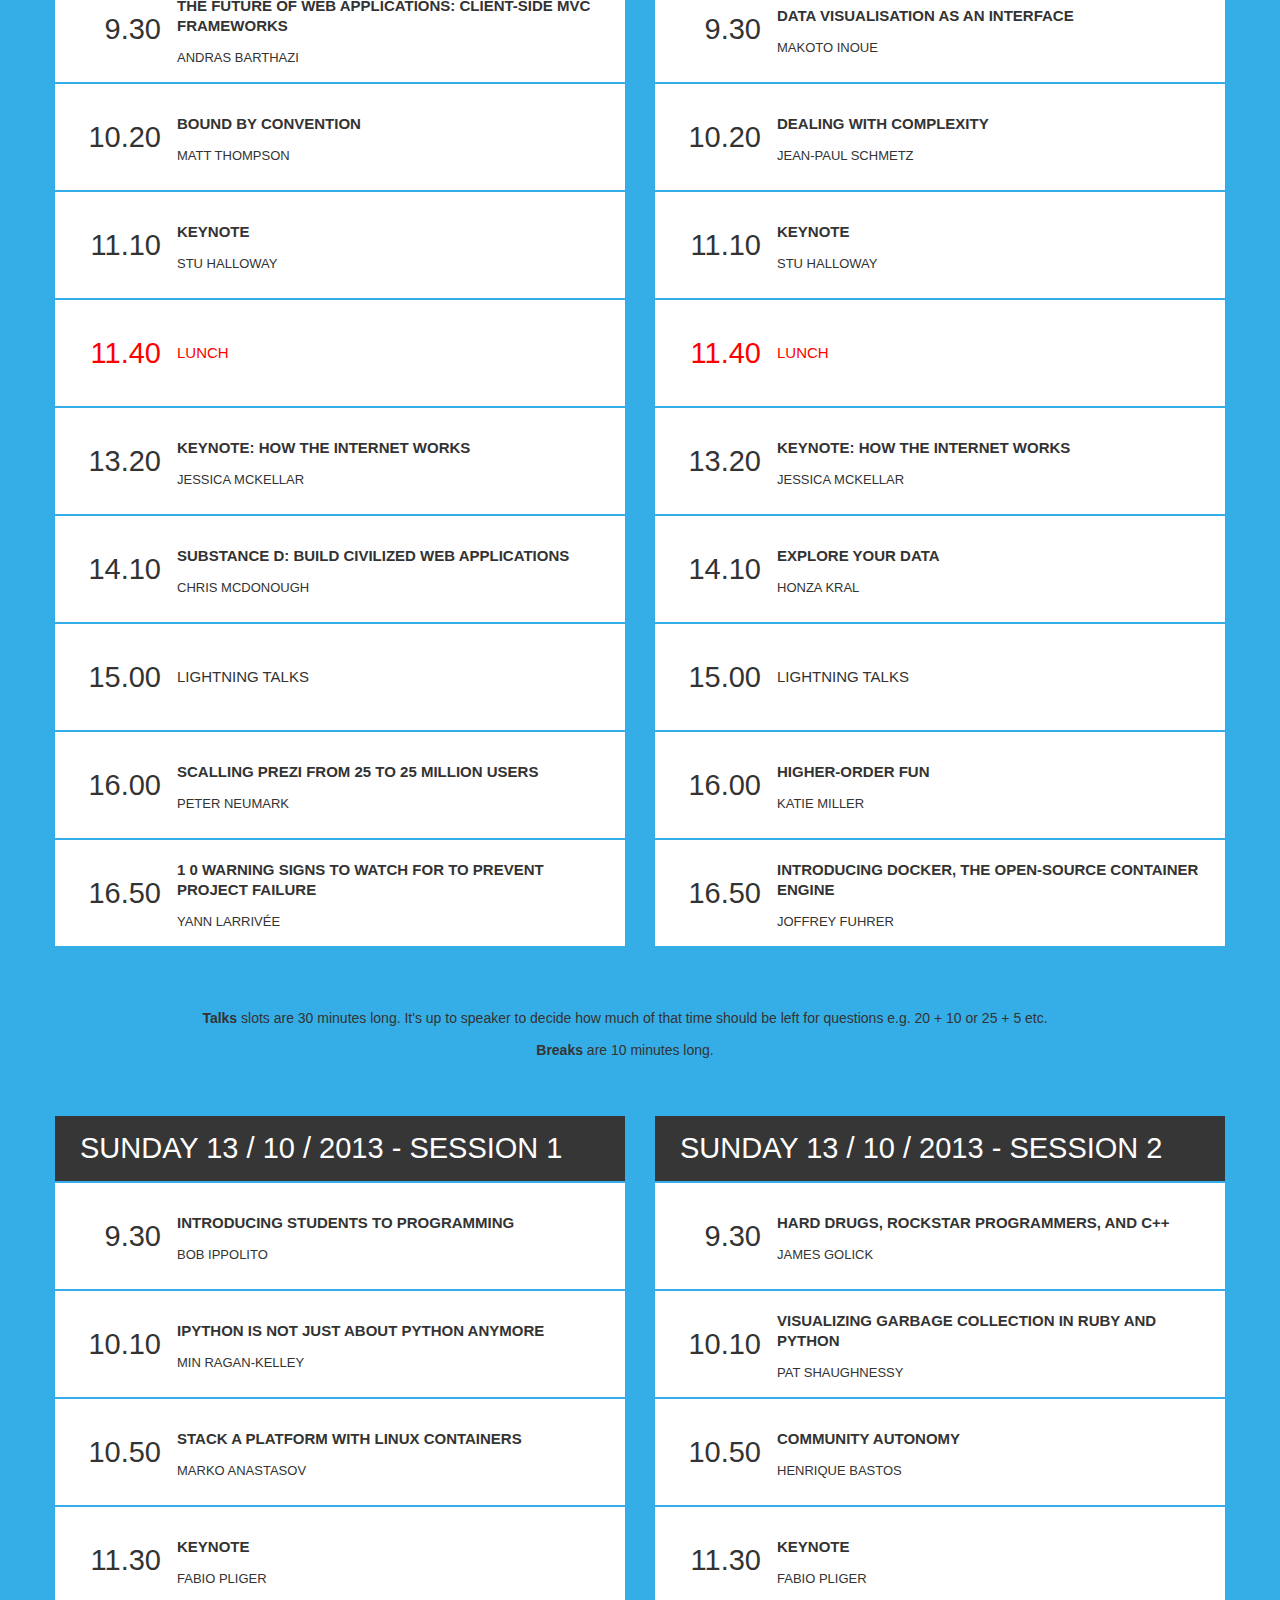
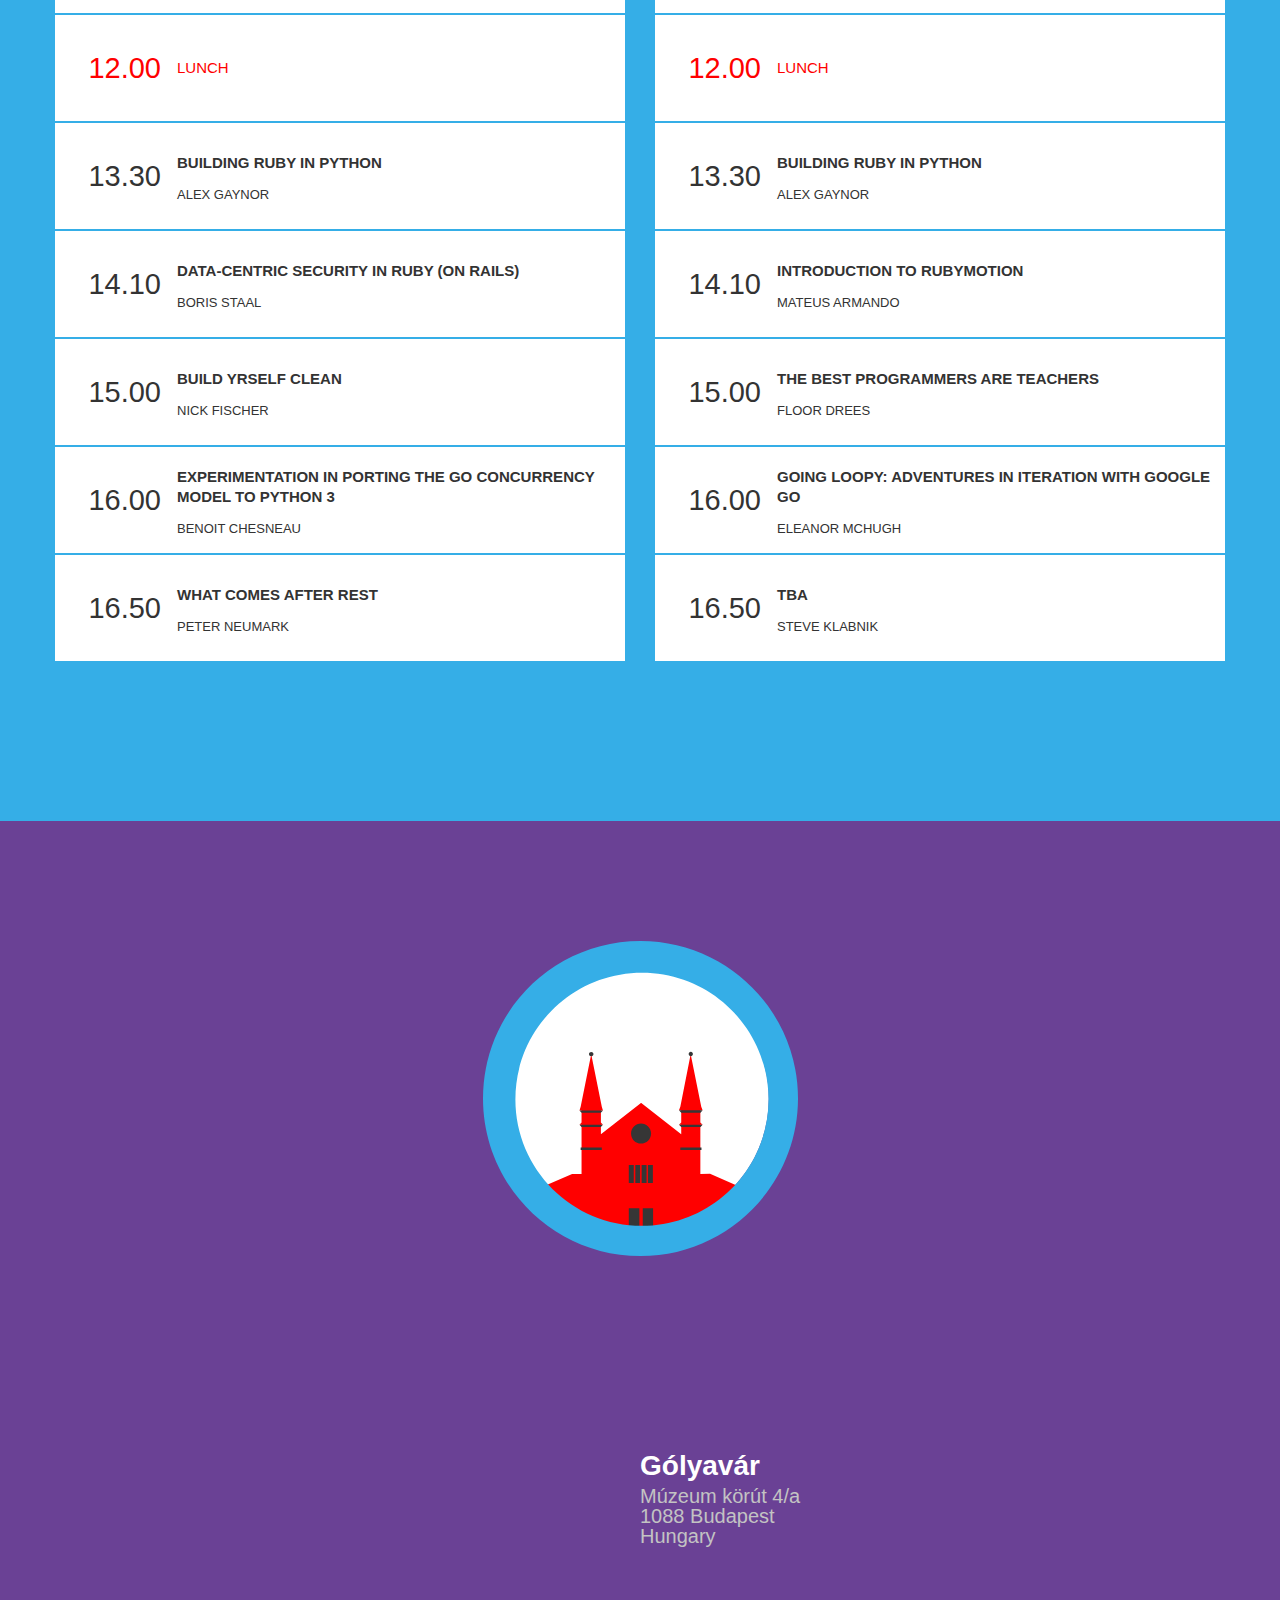
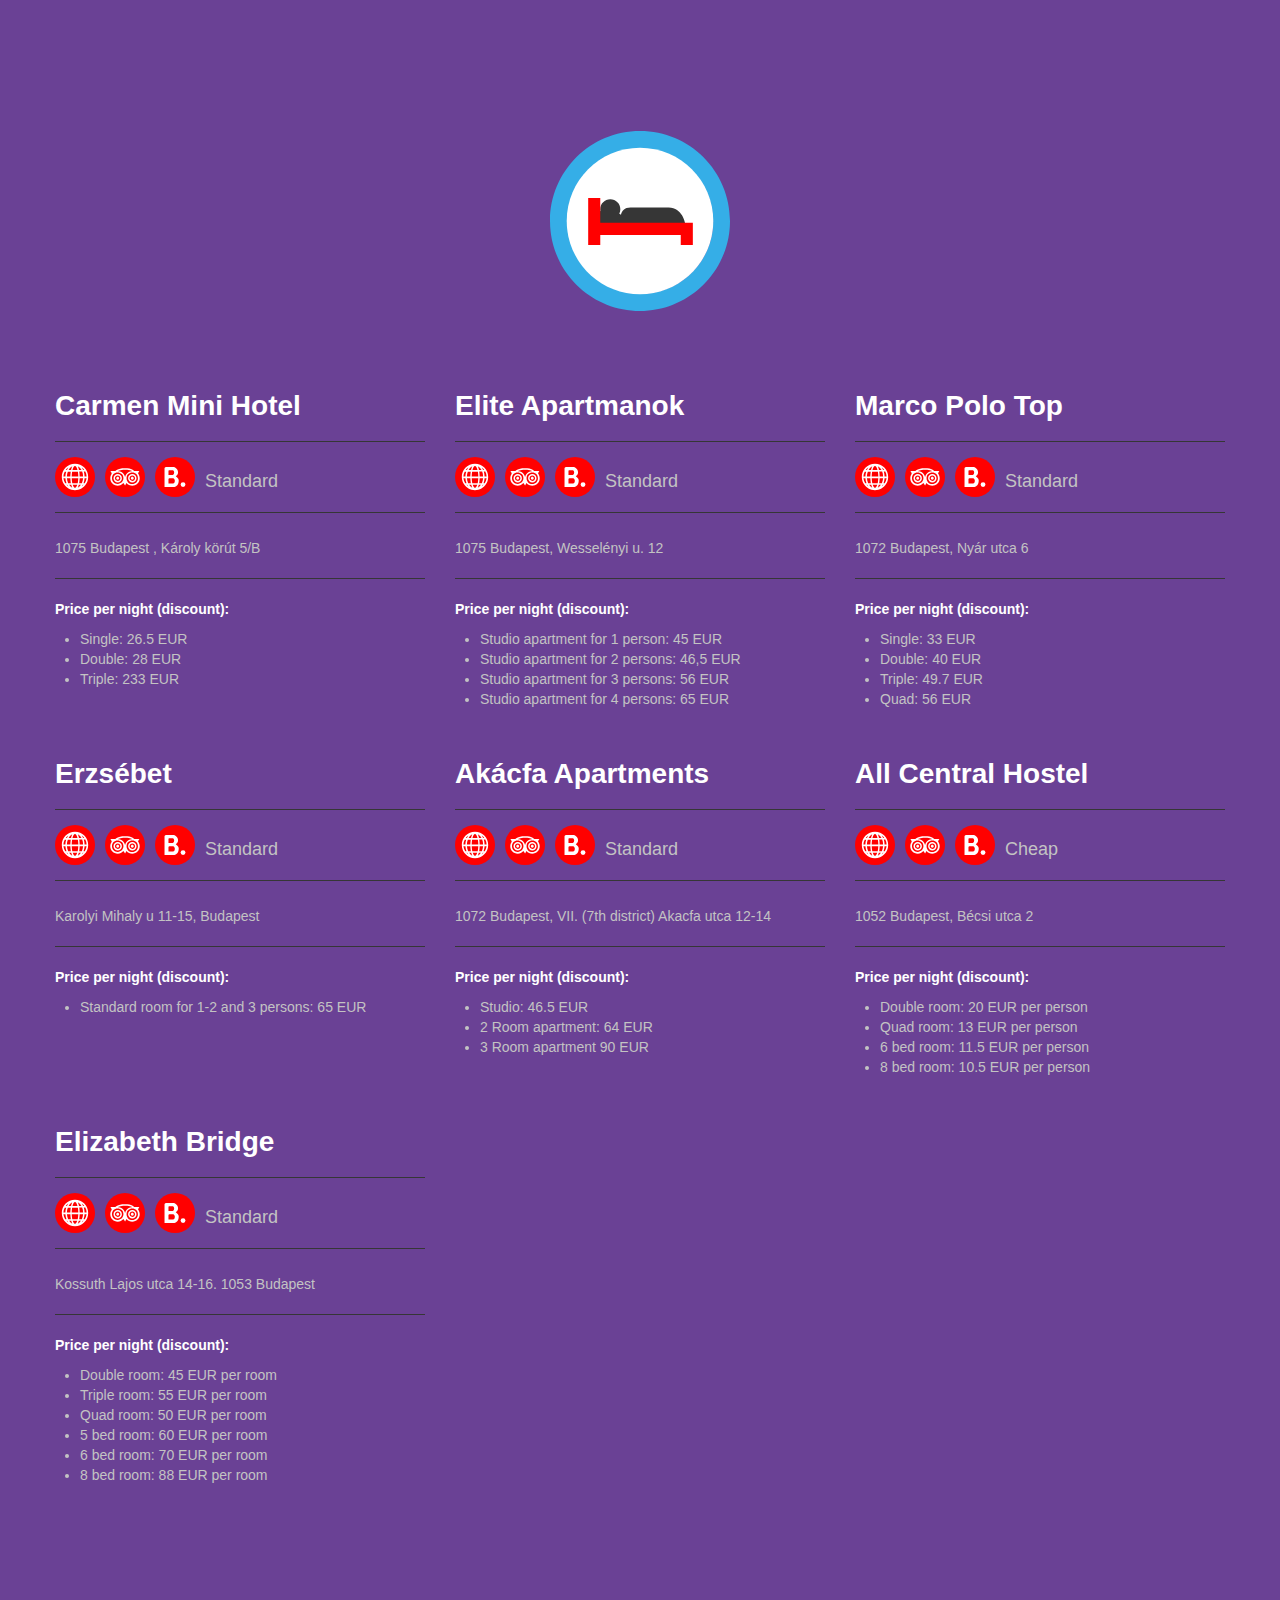
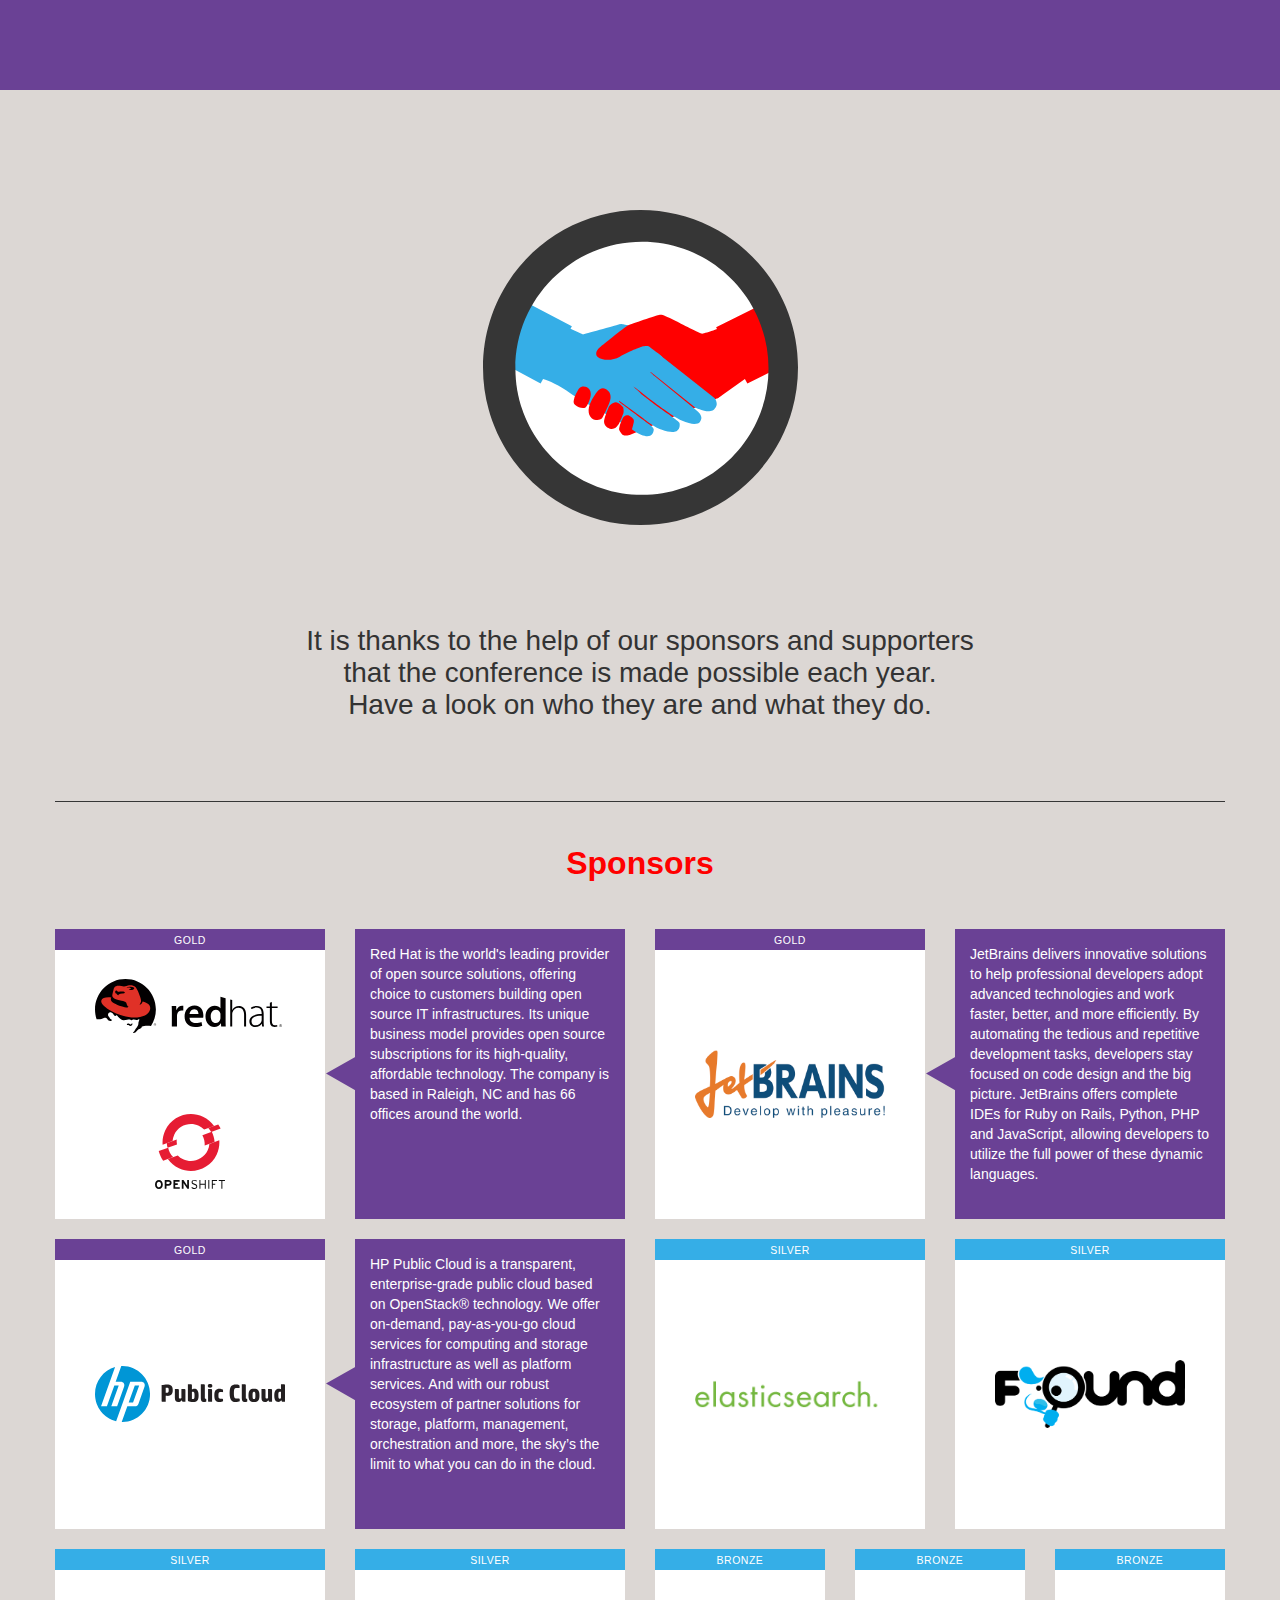
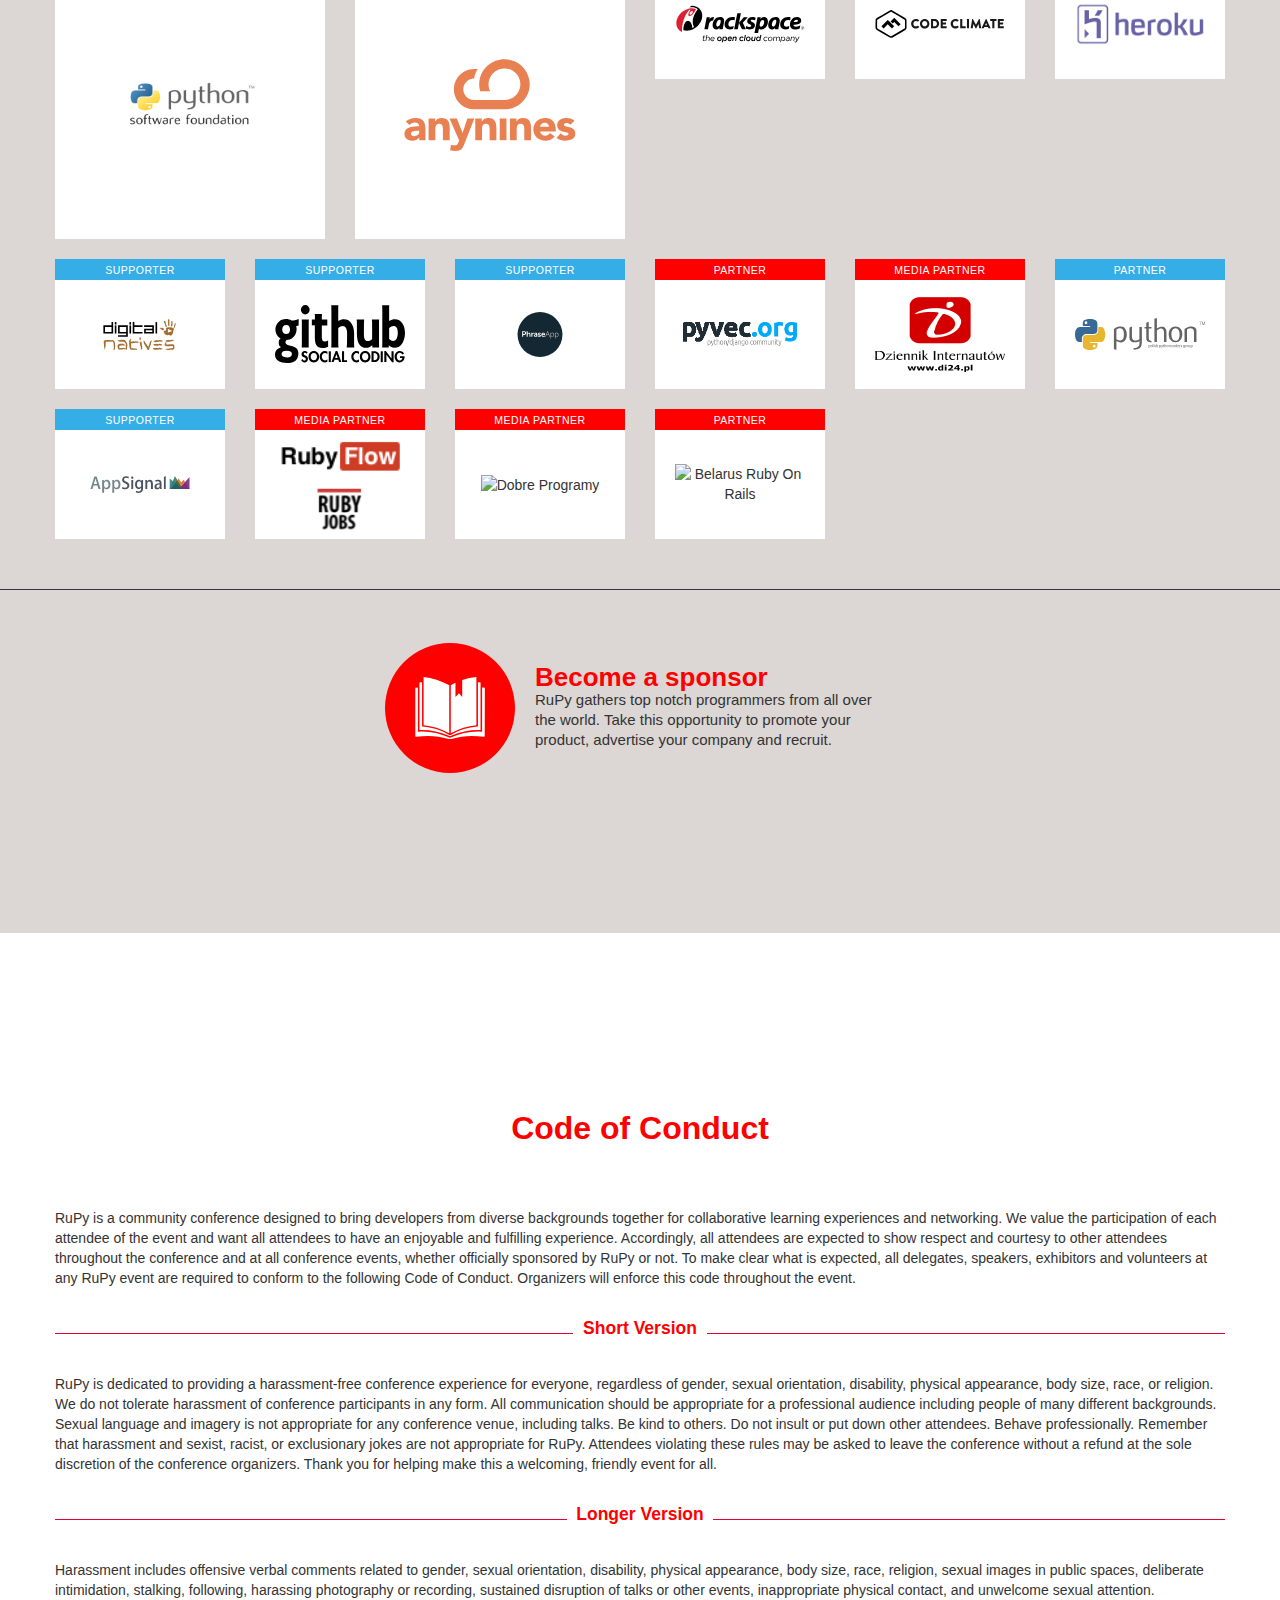
==== commit 9f01d552: "Merge 6f371ce871aa031259ef3196767e9112ede30c63 into 27bb6e244c0a2f22a1bd9582eb5c4cfbe4721acd" ====
--- a/index.html
+++ b/index.html
@@ -756,10 +756,10 @@
                   <td>10.00</td>
                   <td>
                     <p>
-                    Shit Happens...
+                    Ruby loves DDD
                     </p>
                     <p class="author">
-                    Olivier Hervieu
+                    Emanuele DelBono
                     </p>
                   </td>
                 </tr>
@@ -841,10 +841,10 @@
                   <td>16.50</td>
                   <td>
                     <p>
-                    Ruby loves DDD
+                    Shit Happens...
                     </p>
                     <p class="author">
-                    Emanuele DelBono
+                    Olivier Hervieu
                     </p>
                   </td>
                 </tr>
@@ -916,7 +916,7 @@
                   <td>13.20</td>
                   <td colspan="2">
                     <p>
-                    Keynote
+                    Keynote: How the Internet Works
                     </p>
                     <p class="author">
                     Jessica McKellar
@@ -1012,7 +1012,7 @@
                   <td>13.20</td>
                   <td>
                     <p>
-                    Keynote
+                    Keynote: How the Internet Works
                     </p>
                     <p class="author">
                     Jessica McKellar
@@ -1327,7 +1327,7 @@
         </div>
       </div>
 
-      <div class="container">
+      <div class="container no-padding-bottom">
         <h3 class="icon-heading accomodation">Accomodation</h3>
 
         <div class="row">
--- a/stylesheets/main.css
+++ b/stylesheets/main.css
@@ -526,7 +526,10 @@
   background-color: #FFCCCC;
 }
 
-#agenda table tr,
+#agenda table tr {
+  height: 106px;
+}
+
 #agenda table caption {
   height: 65px;
 }
@@ -669,6 +672,10 @@
 #venue .container ~ .container {
   top: 475px;
   padding-bottom: 475px;
+}
+
+#venue .container ~ .no-padding-bottom {
+  padding-bottom: 0px;
 }
 
 #venue h3.icon-heading:not(:first-of-type) {
@@ -1142,6 +1149,7 @@
   #faces li {
     height: 250px;
   }
+}
 
 #coc h3 {
     text-align: center;
